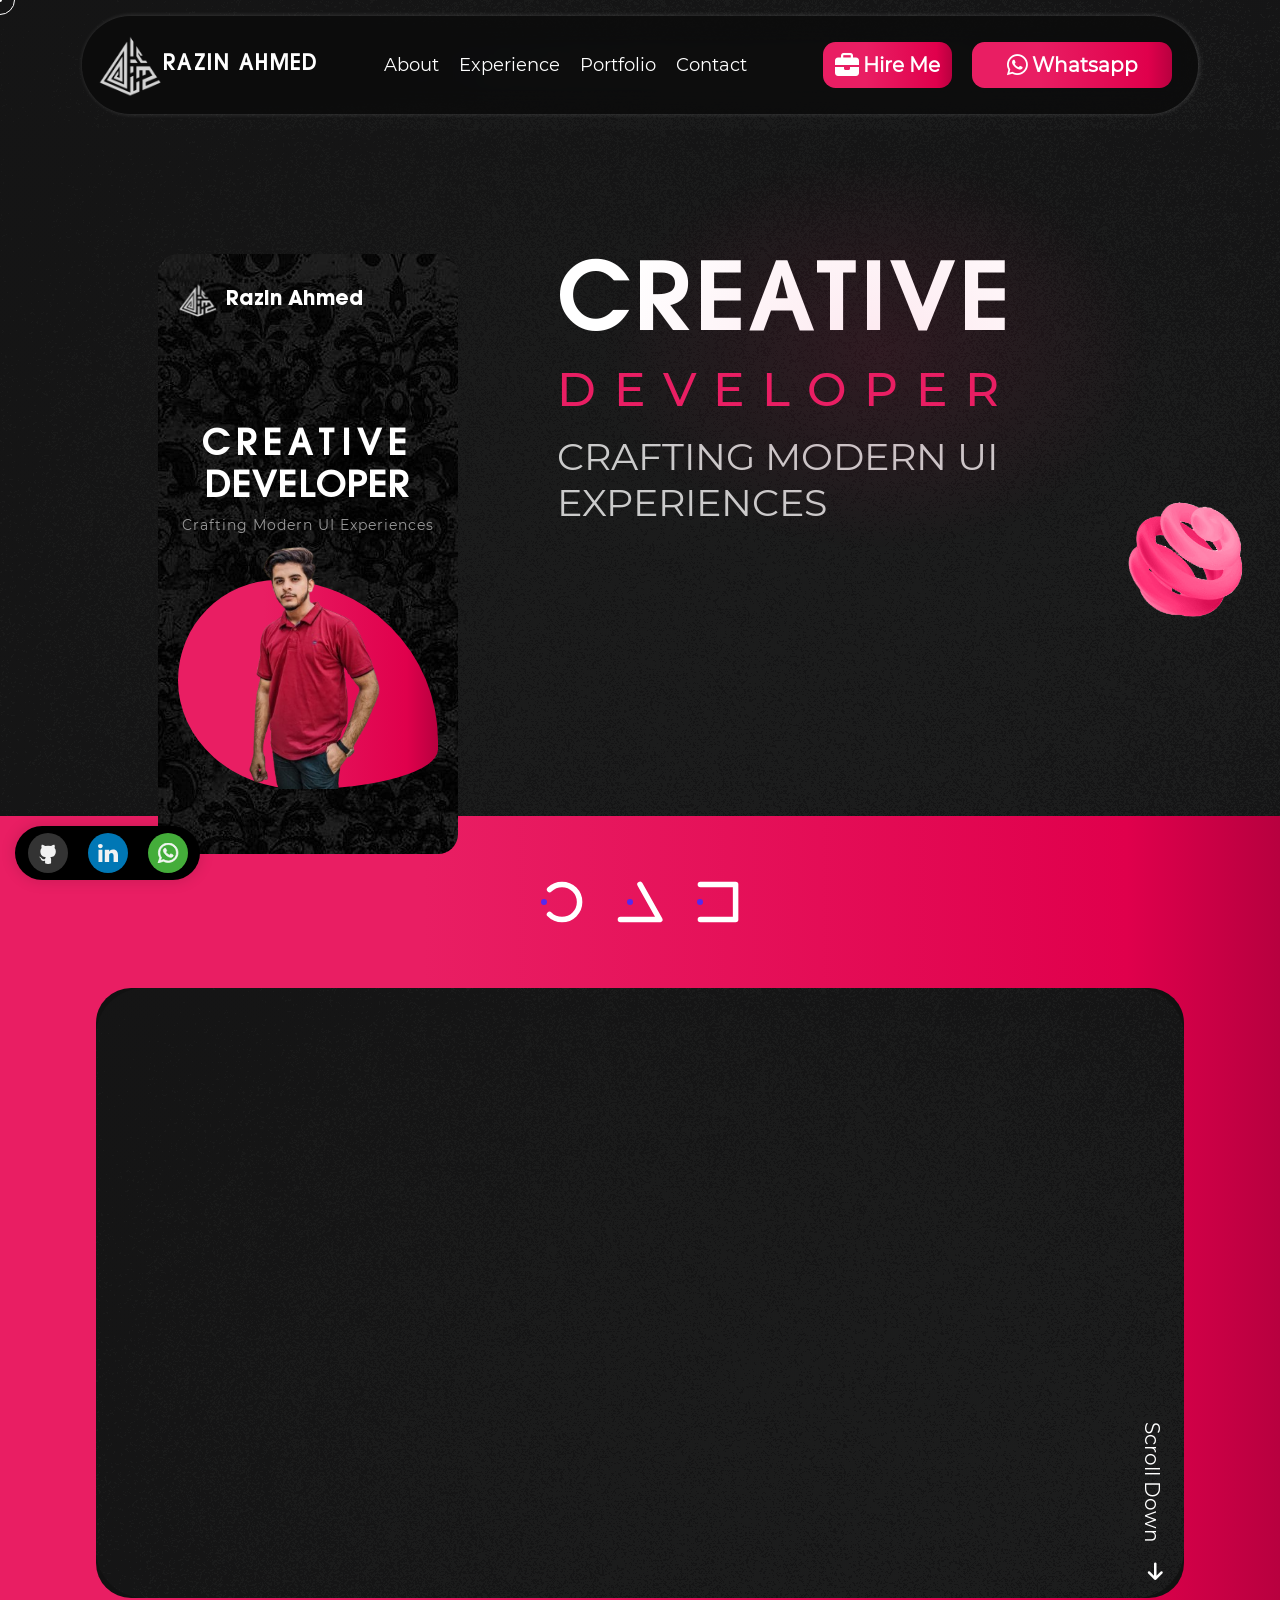
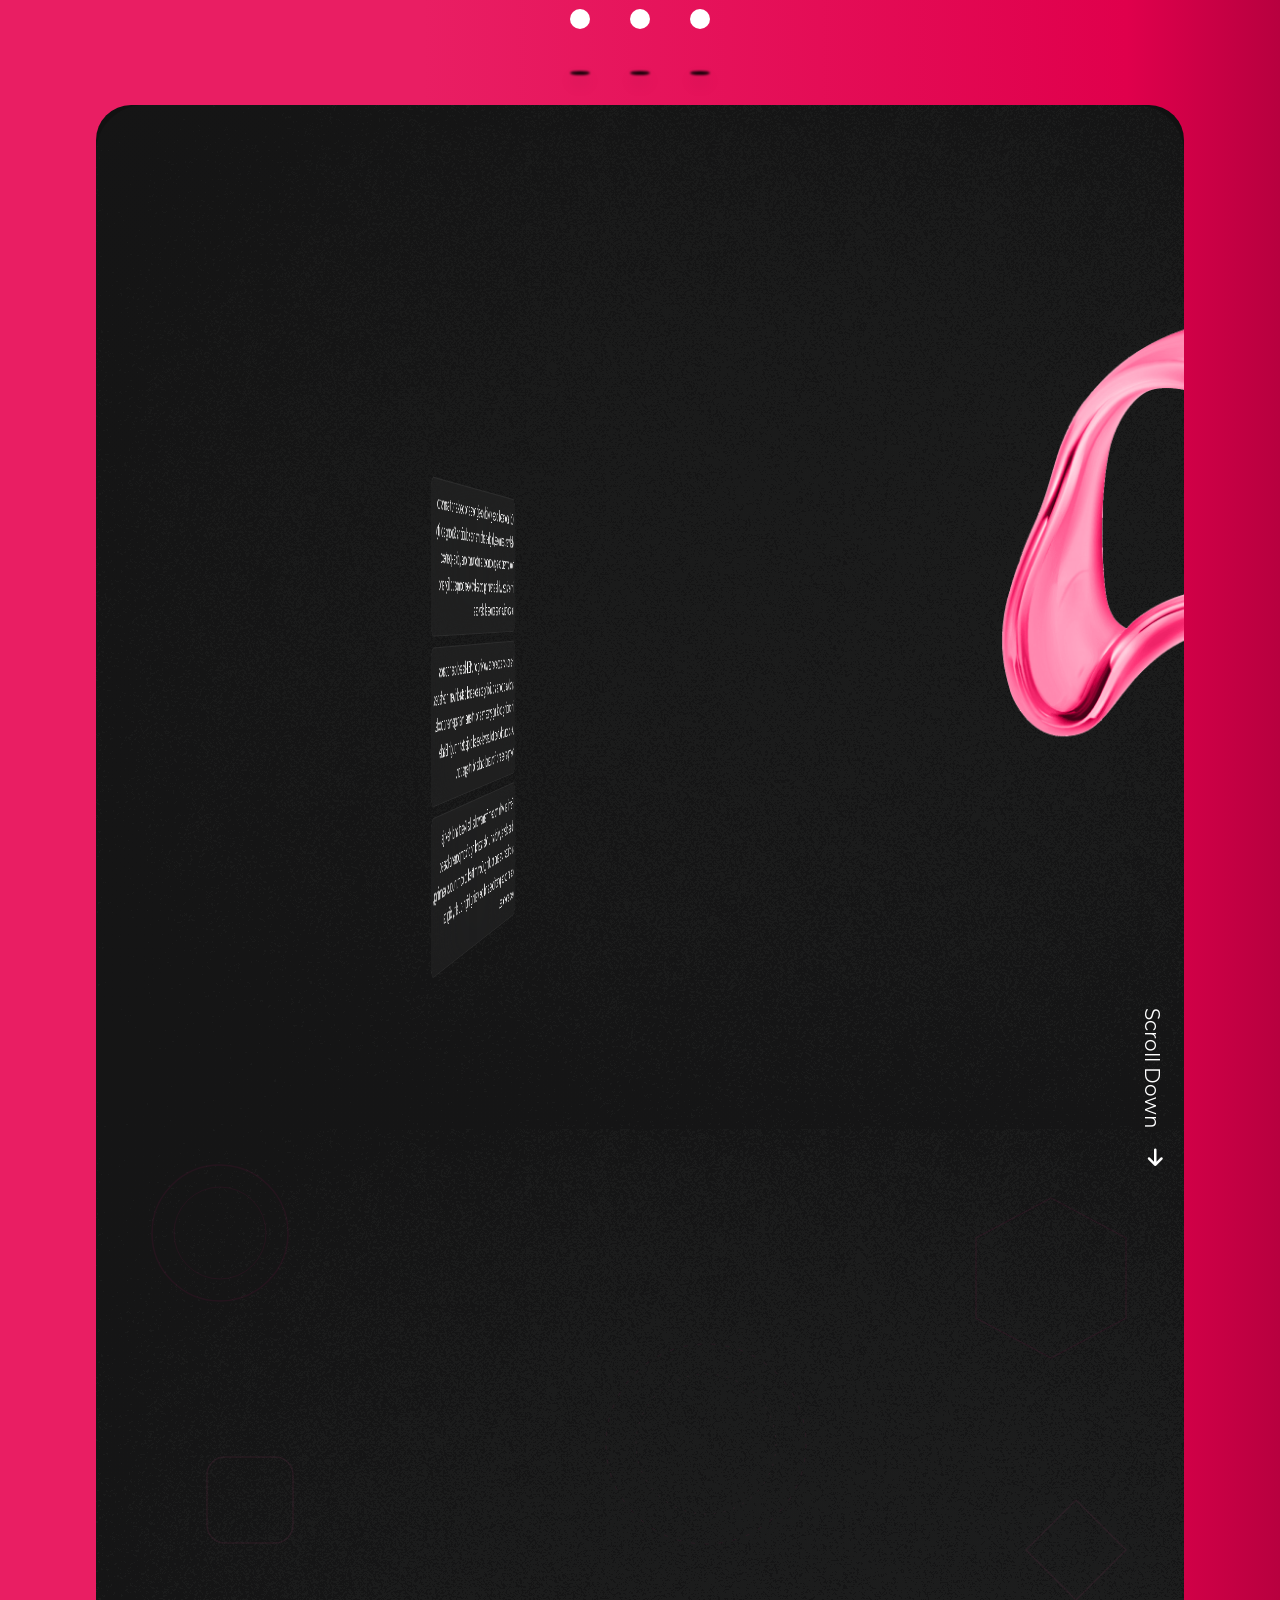
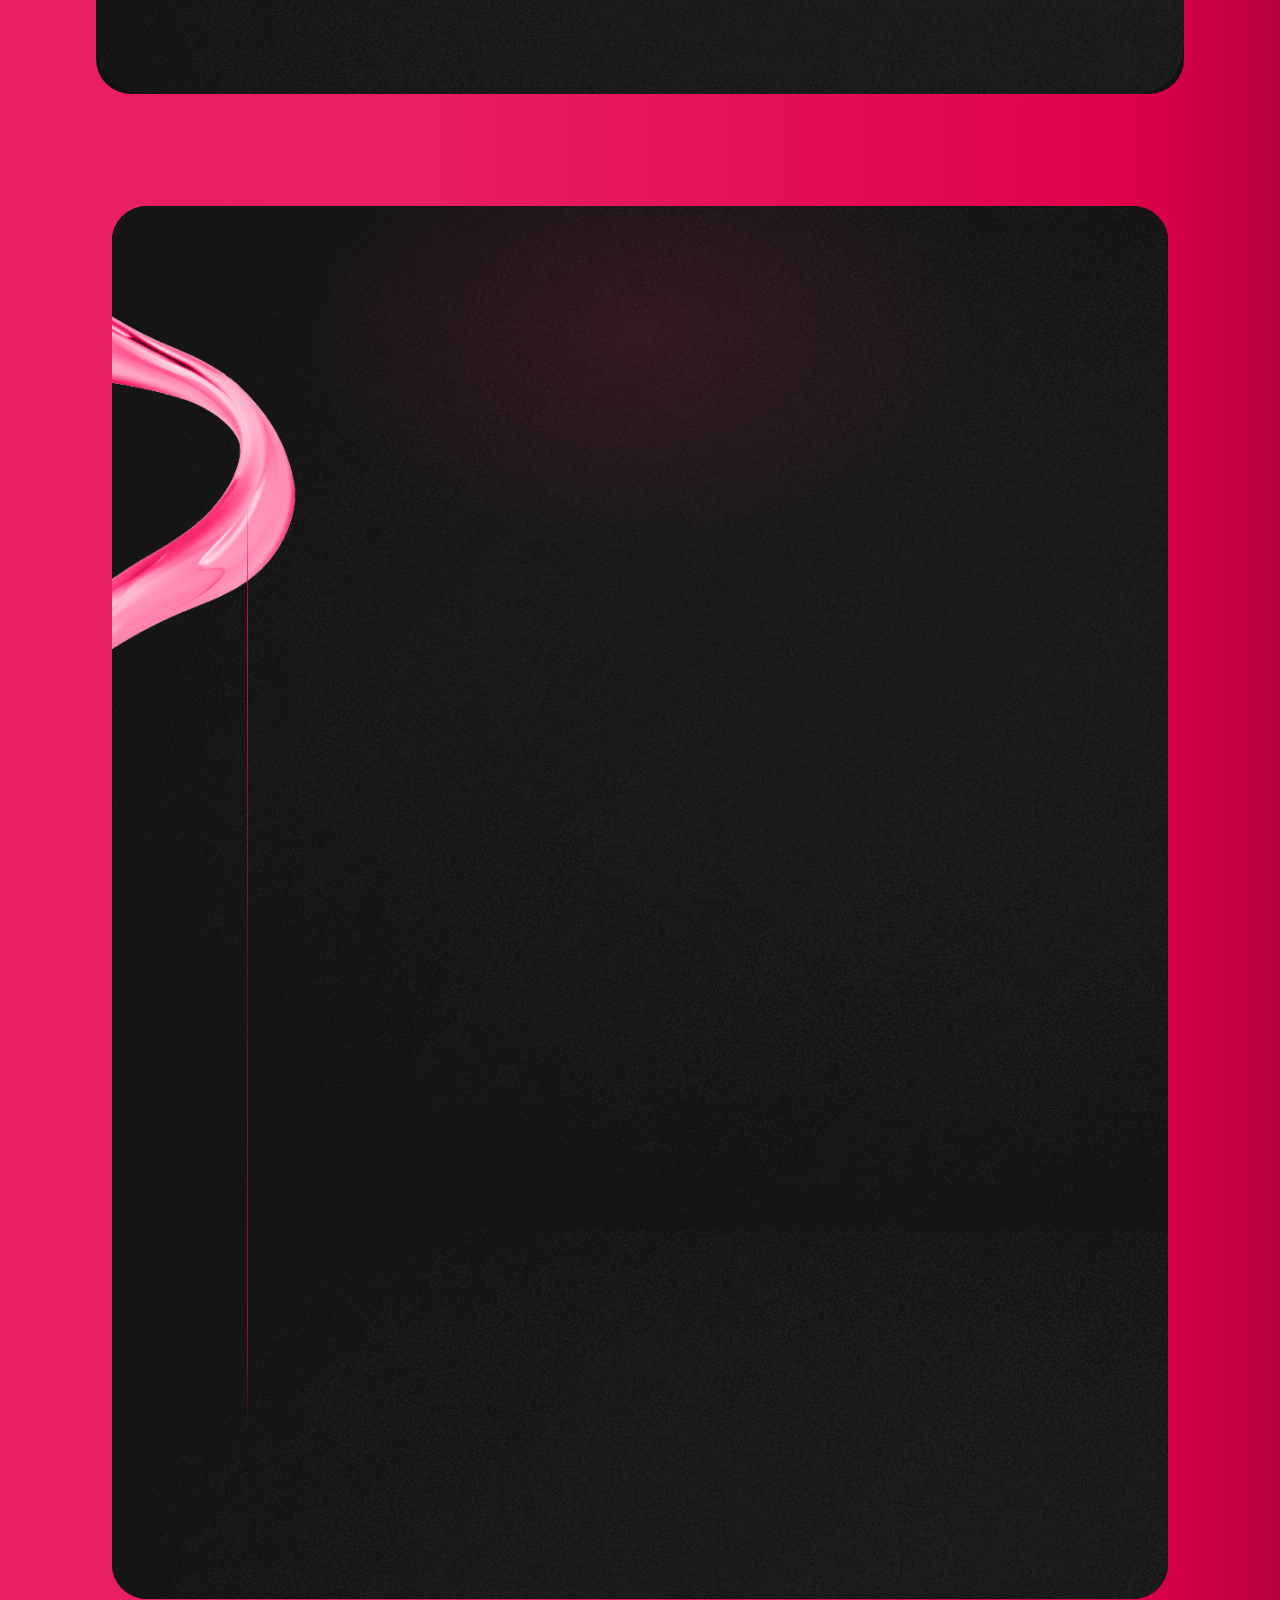
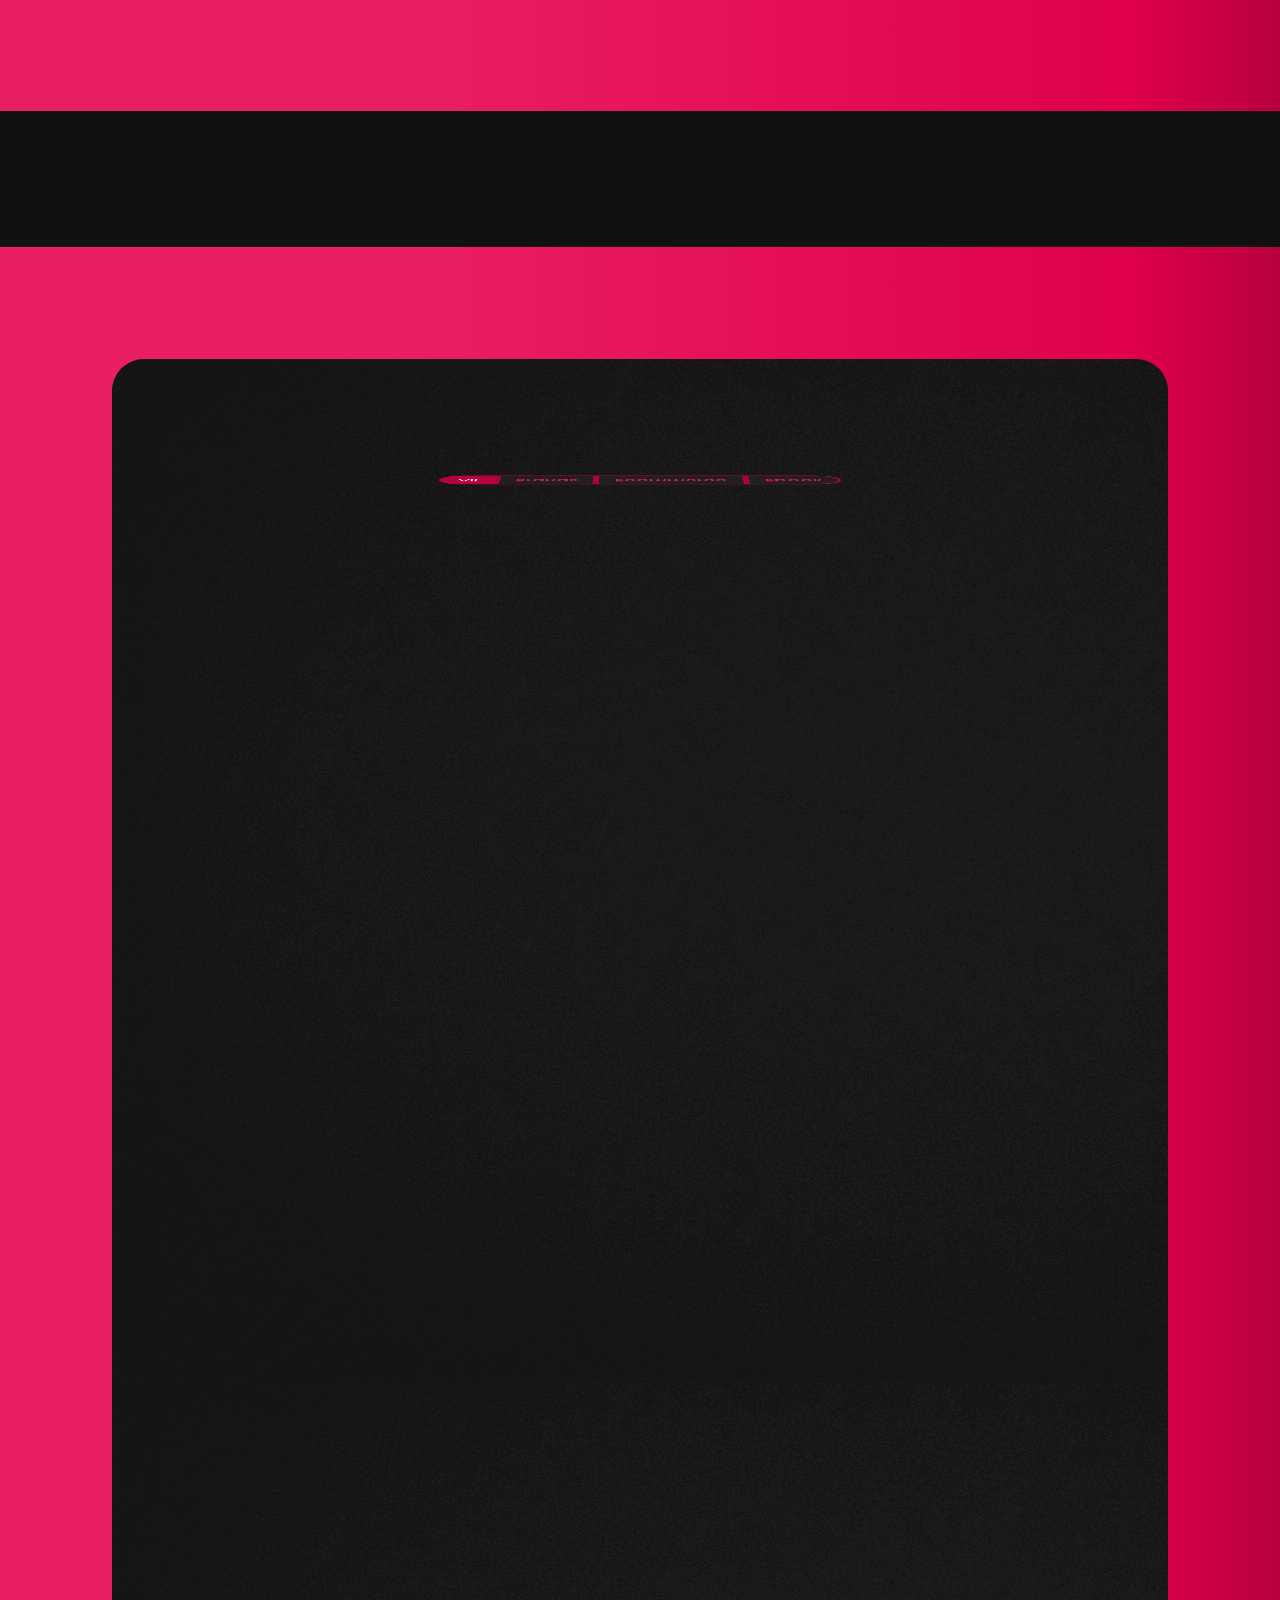
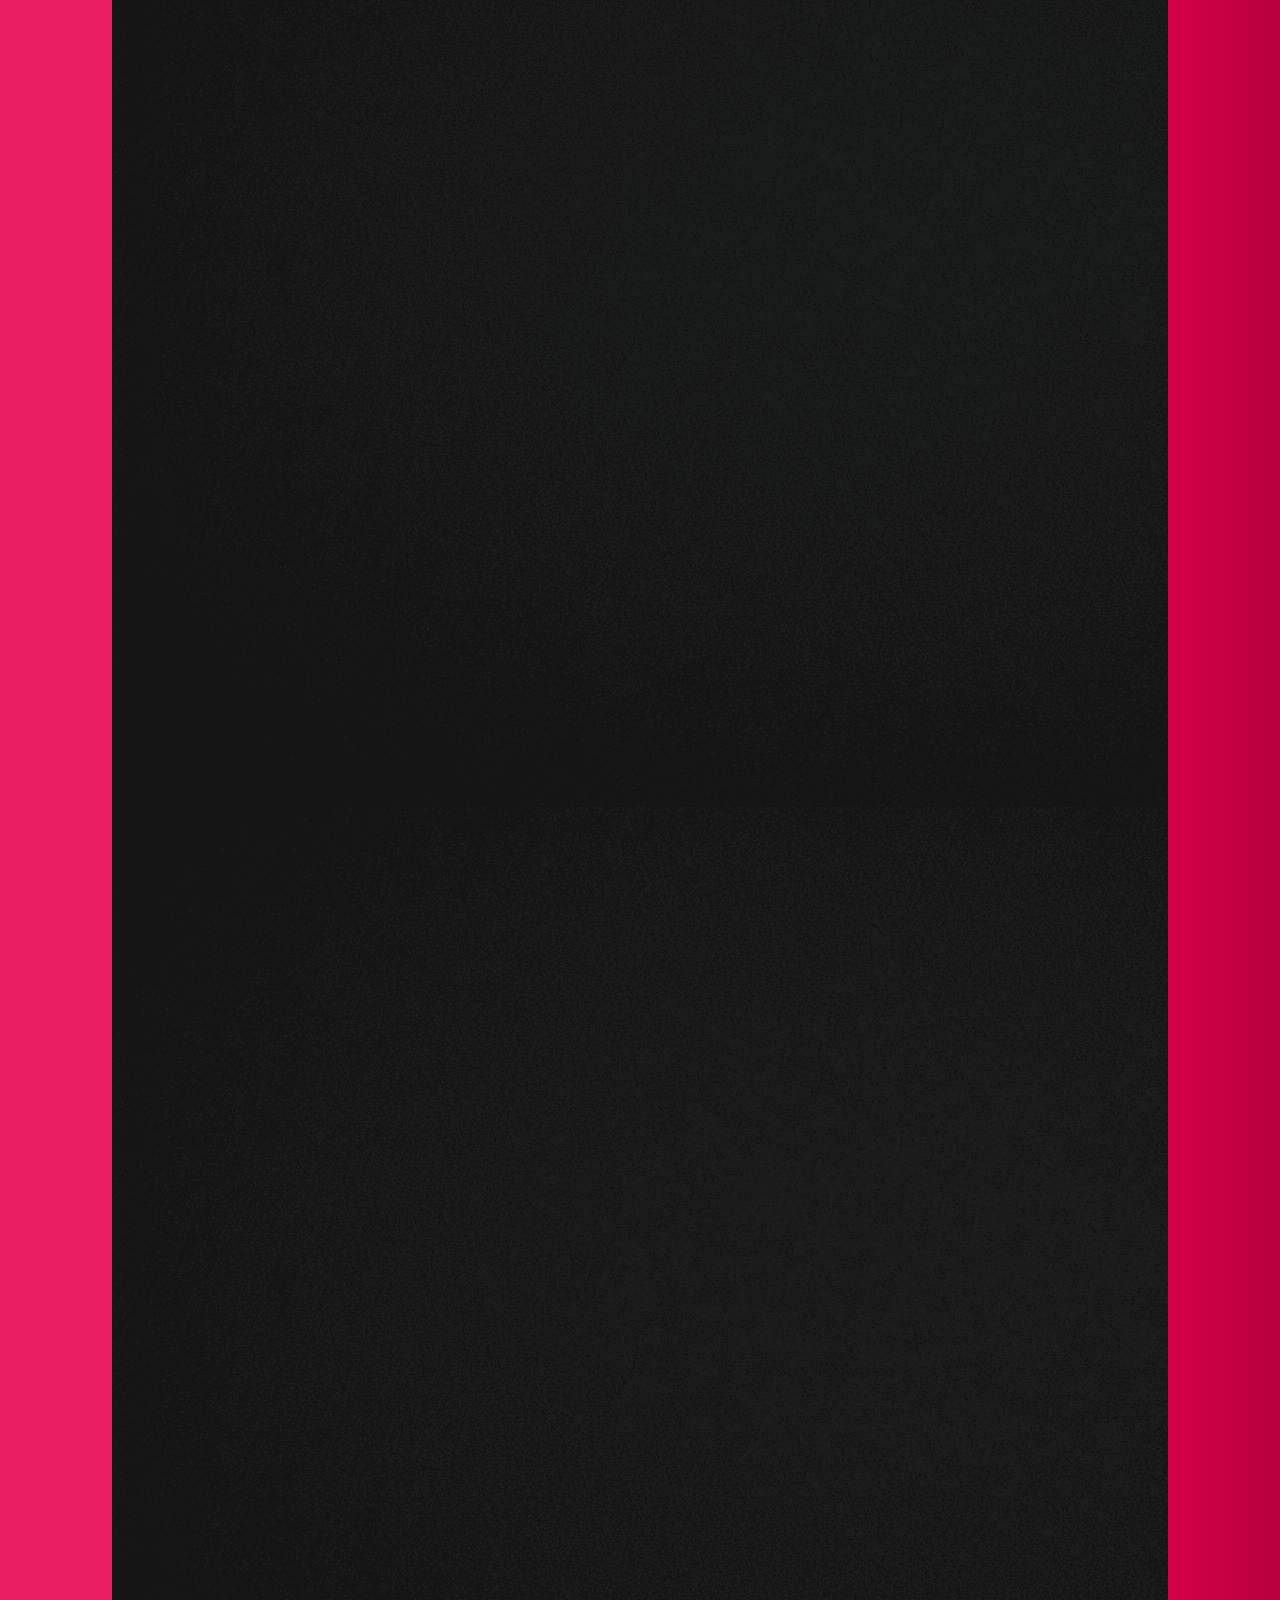
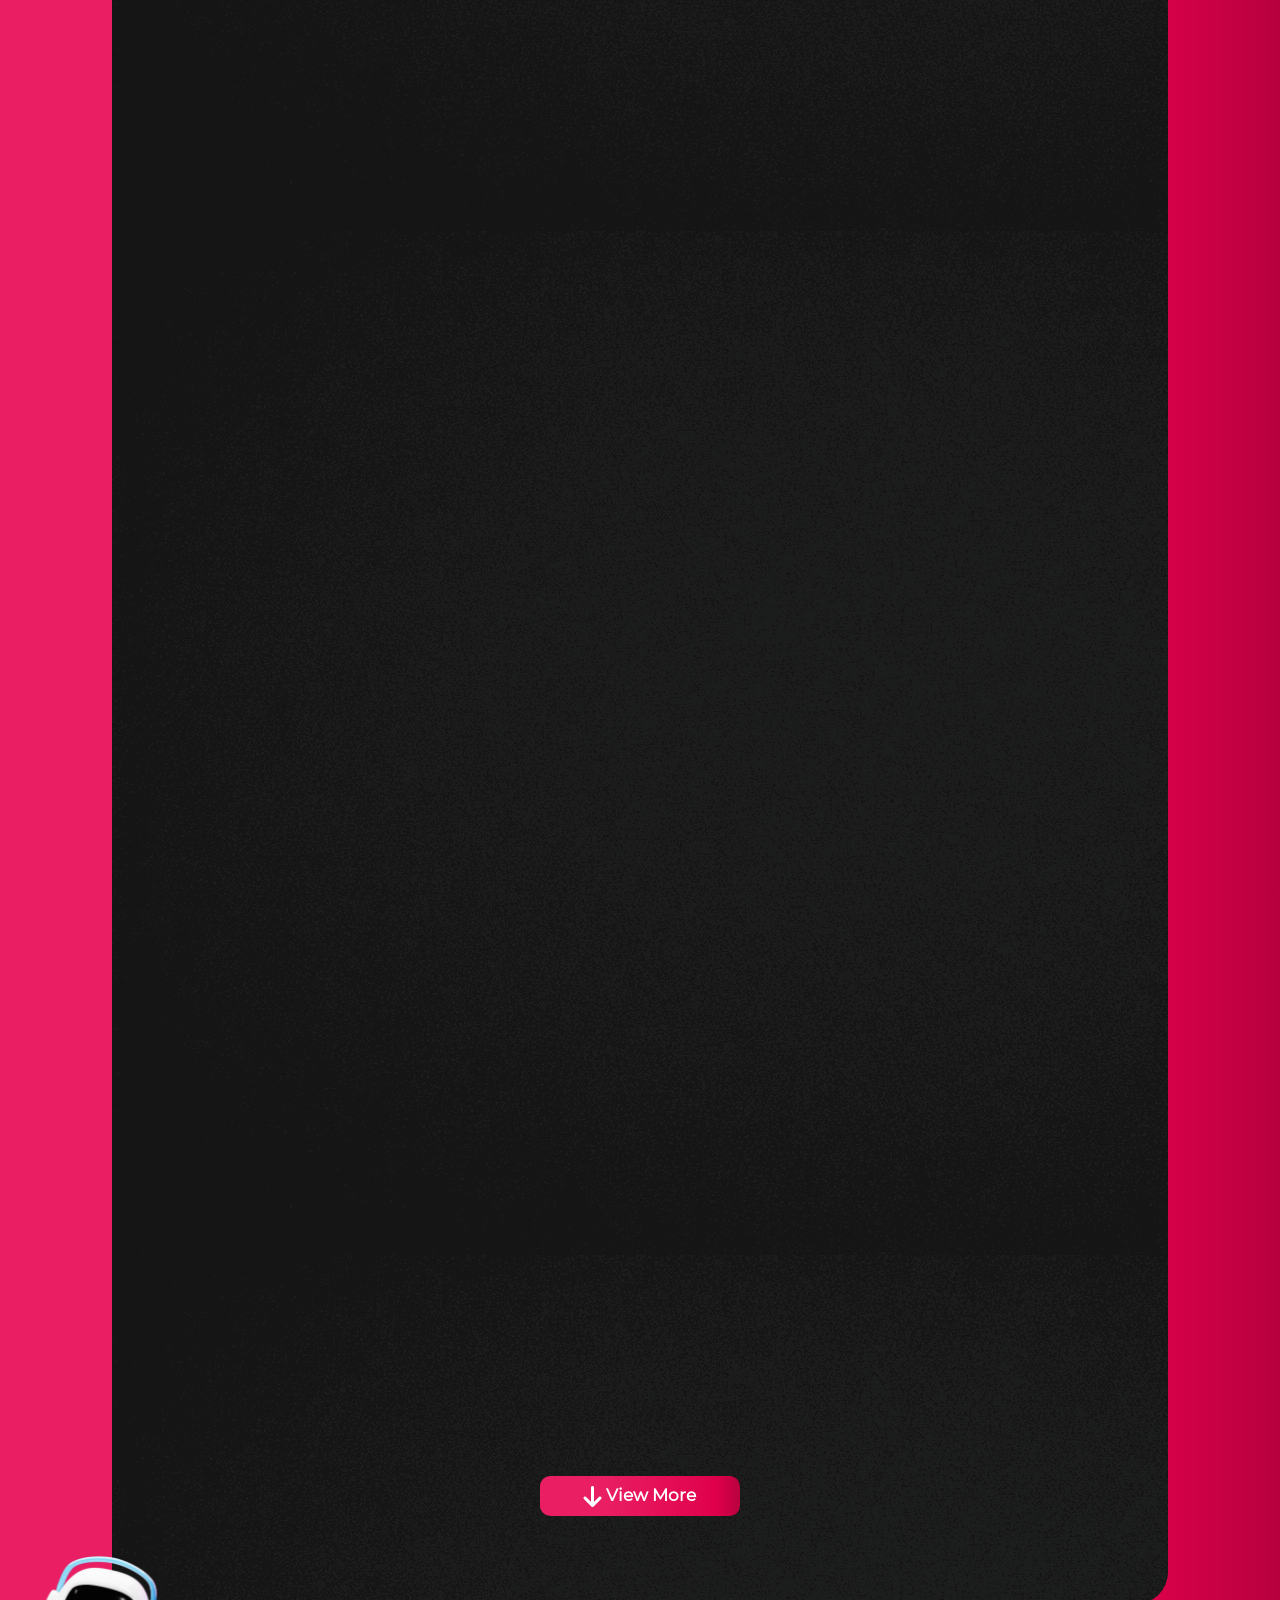
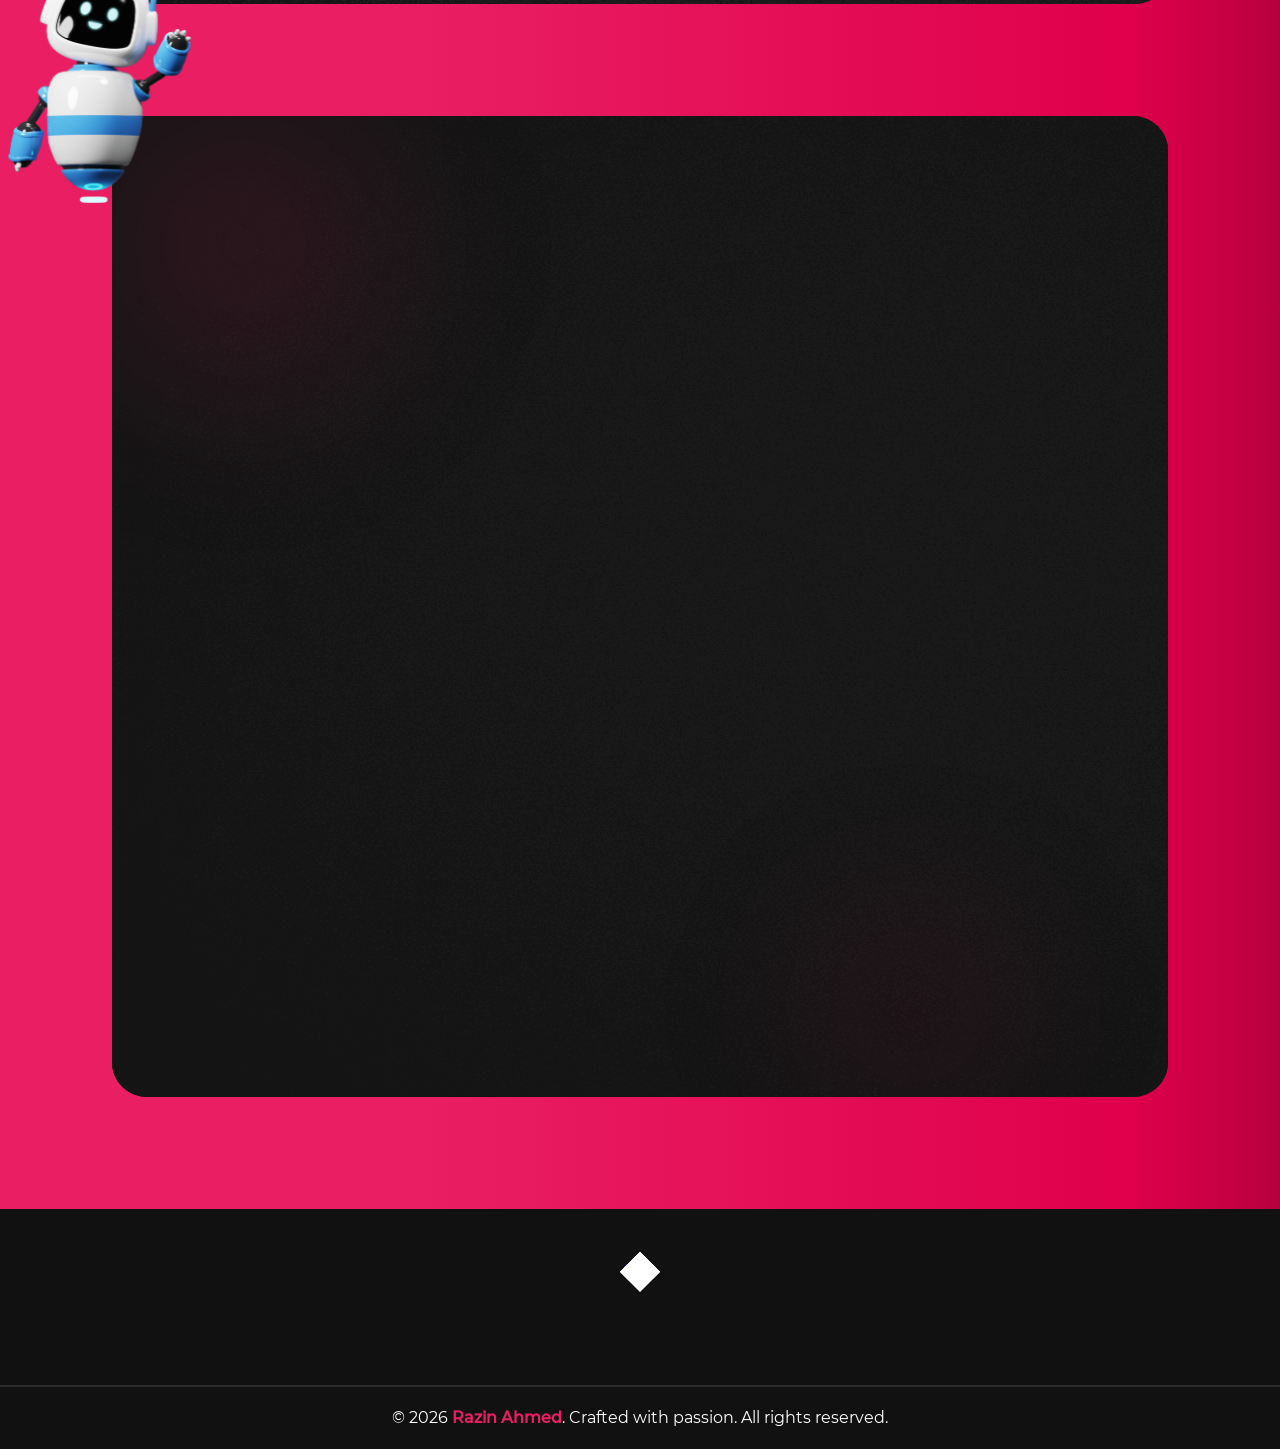
==== index.html @ 8ffda291 "fix multiple issues and fix animation" ====
<!DOCTYPE html>
<html lang="en">

<head>
  <meta charset="UTF-8">
  <meta name="viewport" content="width=device-width, initial-scale=1.0">

  <title>Razin Ahmed | Frontend Developer</title>

  <meta name="description"
    content="Frontend Developer with 3+ years of experience building responsive, high-performance websites using HTML, CSS, JavaScript, Bootstrap, Tailwind CSS, jQuery, and GSAP.">

  <meta name="author" content="Razin Ahmed">
  <meta name="robots" content="index, follow">

  <link rel="canonical" href="https://razin-port.netlify.app/">

  <link rel="preconnect" href="https://fonts.gstatic.com" crossorigin>

  <link rel="preconnect" href="https://cdnjs.cloudflare.com">

  <link rel="preconnect" href="https://cdn.jsdelivr.net">

  <link rel="preconnect" href="https://unpkg.com">
  <link rel="icon" type="image/png" href="./img/logo.png">

  <!-- Bootstrap -->
  <link href="https://cdn.jsdelivr.net/npm/bootstrap@5.3.2/dist/css/bootstrap.min.css" rel="stylesheet"
    crossorigin="anonymous">

  <!-- Bootstrap Icons -->
  <!-- <link rel="stylesheet"
    href="https://cdn.jsdelivr.net/npm/bootstrap-icons@1.11.3/font/bootstrap-icons.min.css"> -->

  <!-- Font Awesome -->
  <link rel="stylesheet" href="https://cdnjs.cloudflare.com/ajax/libs/font-awesome/6.2.0/css/all.min.css">

  <!-- Fancybox -->
  <!-- <link rel="stylesheet"
    href="https://cdnjs.cloudflare.com/ajax/libs/fancybox/3.5.7/jquery.fancybox.min.css"> -->

  <!-- AOS -->
  <link rel="stylesheet" href="https://unpkg.com/aos@2.3.1/dist/aos.css">

  <!-- Custom CSS -->
  <link rel="stylesheet" href="./css/style.css">

</head>

<body style="overflow: hidden;">
  <div class="loader-parent-2" id="loader-parent-2">
    <div class="wave-bouncing-loading-animation" role="alert" aria-busy="true" aria-label="Portfolio">
      <span style="--item:1">R</span>
      <span style="--item:2">A</span>
      <span style="--item:3">Z</span>
      <span style="--item:4">I</span>
      <span style="--item:5">N</span>
      <span style="--item:6">.</span>
      <span style="--item:7">D</span>
      <span style="--item:8">E</span>
      <span style="--item:9">V</span>
    </div>
  </div>


  <div class="position-relative w-100 h-100">

    <!-- <div class="cursor rounded">
      <div class="cursor_parent"></div>
    </div> -->
    <div class="custom-cursor">
      <span></span>
    </div>



    <!-- sec_1_banner -->

    <nav class="topNAVBAR" id="TopBarID">
      <div class="container">
        <div id="navbar" class="top_nav d-flex justify-content-between">
          <div class="d-flex align-items-center">
            <div class="logo">
              <a href="">
                <img src="img/logo.png" alt="logo" width="80px" height="80px" />
              </a>
            </div>
            <div>
              <a href="">
                <h3>Razin Ahmed</h3>
              </a>
            </div>
          </div>
          <div>
            <ul class="nav_brand">
              <li><a href="#About">About</a></li>
              <li><a href="#experience">Experience</a></li>
              <li><a href="#Portfolio">Portfolio</a></li>
              <li><a href="#contact">Contact</a></li>
            </ul>
          </div>
          <div class="navBtnRight">
            <a href="mailto:razyn.09@gmail.com">
              <button class="btn">
                <i class="fa-solid fa-briefcase"></i> Hire Me
              </button>
            </a>
            <a href="https://wa.me/+923112560696?" target="_blank">
              <button class="btn un_width">
                <i class="fa-brands fa-whatsapp"></i> Whatsapp
              </button>
            </a>
          </div>
        </div>
      </div>
    </nav>

    <header class="sec1-banner hero">
      <section class="hero-sec">
        <div class="fixedBottomtoTop" id="backToTop">
          <a><i class="fa-regular fa-arrow-down"></i></a>
        </div>
        <div class="heroVector">
          <img src="img/elements/obj-3.png" alt="">
        </div>
        <div class="container position-relative">

          <div class="row">
            <div class="col-xxl-5 col-xl-5 col-lg-5 col-md-6" data-aos="fade-up">
              <div class="mb_intro">
                <div class="profile-section">
                  <div class="navbar">
                    <img src="./img/logo.png" alt="Logo" class="logo" />
                    <h2>Razin Ahmed</h2>
                  </div>

                  <div class="content">
                    <h1 class="title">Creative</h1>
                    <h2>Developer</h2>
                    <p class="subtitle">Crafting Modern UI Experiences</p>
                  </div>

                  <div class="profile-image">
                    <img src="./img/razin_3.png" alt="Developer Profile" />
                  </div>
                </div>
              </div>
            </div>
            <div class="col-xxl-7 col-xl-7 col-lg-7 col-md-6" data-aos="fade-down">
              <div class="intro">
                <h1>Creative</h1>
                <h2>Developer</h2>
                <h4>Crafting Modern UI Experiences</h4>
              </div>
            </div>
          </div>
        </div>
        <!-- <div class="top_to_bottom">
          <a href="#about-us">Scroll Down <i class="fa-solid fa-arrow-down"></i></a>
        </div> -->
      </section>
      <div class="position-relative">
        <div class="position-absolute lottie_header">
          <lottie-player src="https://assets8.lottiefiles.com/packages/lf20_E1N6TgtN7s.json" background="transparent"
            speed="1" style="width: 100%; height: 300px" loop="" autoplay=""></lottie-player>
        </div>
      </div>
    </header>
    <div class="container">
      <div class="d-flex justify-content-center loader-parent">
        <div class="loader">
          <svg viewBox="0 0 80 80">
            <circle r="32" cy="40" cx="40" id="test"></circle>
          </svg>
        </div>

        <div class="loader triangle">
          <svg viewBox="0 0 86 80">
            <polygon points="43 8 79 72 7 72"></polygon>
          </svg>
        </div>

        <div class="loader">
          <svg viewBox="0 0 80 80">
            <rect height="64" width="64" y="8" x="8"></rect>
          </svg>
        </div>
      </div>
    </div>
    <!-- sec_1_banner -->

    <!-- social_icons -->
    <div class="home_social_icons">
      <!-- /* From Uiverse.io by aadium */  -->
      <div class="social-buttons">
        <a href="https://github.com/Razinahmed09" class="social-button github" target="_blank">
          <svg class="cf-icon-svg" xmlns="http://www.w3.org/2000/svg" viewBox="-2.5 0 19 19">
            <path
              d="M9.464 17.178a4.506 4.506 0 0 1-2.013.317 4.29 4.29 0 0 1-2.007-.317.746.746 0 0 1-.277-.587c0-.22-.008-.798-.012-1.567-2.564.557-3.105-1.236-3.105-1.236a2.44 2.44 0 0 0-1.024-1.348c-.836-.572.063-.56.063-.56a1.937 1.937 0 0 1 1.412.95 1.962 1.962 0 0 0 2.682.765 1.971 1.971 0 0 1 .586-1.233c-2.046-.232-4.198-1.023-4.198-4.554a3.566 3.566 0 0 1 .948-2.474 3.313 3.313 0 0 1 .091-2.438s.773-.248 2.534.945a8.727 8.727 0 0 1 4.615 0c1.76-1.193 2.532-.945 2.532-.945a3.31 3.31 0 0 1 .092 2.438 3.562 3.562 0 0 1 .947 2.474c0 3.54-2.155 4.32-4.208 4.548a2.195 2.195 0 0 1 .625 1.706c0 1.232-.011 2.227-.011 2.529a.694.694 0 0 1-.272.587z">
            </path>
          </svg>
        </a>
        <a href="https://pk.linkedin.com/in/muhammad-razin-ahmed-a365a5255" class="social-button linkedin"
          target="_blank">
          <svg viewBox="0 -2 44 44" version="1.1" xmlns="http://www.w3.org/2000/svg"
            xmlns:xlink="http://www.w3.org/1999/xlink">
            <g id="Icons" stroke="none" stroke-width="1">
              <g transform="translate(-702.000000, -265.000000)">
                <path
                  d="M746,305 L736.2754,305 L736.2754,290.9384 C736.2754,287.257796 734.754233,284.74515 731.409219,284.74515 C728.850659,284.74515 727.427799,286.440738 726.765522,288.074854 C726.517168,288.661395 726.555974,289.478453 726.555974,290.295511 L726.555974,305 L716.921919,305 C716.921919,305 717.046096,280.091247 716.921919,277.827047 L726.555974,277.827047 L726.555974,282.091631 C727.125118,280.226996 730.203669,277.565794 735.116416,277.565794 C741.21143,277.565794 746,281.474355 746,289.890824 L746,305 L746,305 Z M707.17921,274.428187 L707.117121,274.428187 C704.0127,274.428187 702,272.350964 702,269.717936 C702,267.033681 704.072201,265 707.238711,265 C710.402634,265 712.348071,267.028559 712.41016,269.710252 C712.41016,272.34328 710.402634,274.428187 707.17921,274.428187 L707.17921,274.428187 L707.17921,274.428187 Z M703.109831,277.827047 L711.685795,277.827047 L711.685795,305 L703.109831,305 L703.109831,277.827047 L703.109831,277.827047 Z"
                  id="LinkedIn"></path>
              </g>
            </g>
          </svg>
        </a>
        <a href="https://wa.me/+923112560696?" class="social-button facebook" target="_blank">
          <svg xmlns="http://www.w3.org/2000/svg" xmlns:xlink="http://www.w3.org/1999/xlink" fill="#ffffff"
            version="1.1" id="Capa_1" width="800px" height="800px" viewBox="0 0 30.667 30.667" xml:space="preserve"
            stroke="#ffffff">
            <g id="SVGRepo_bgCarrier" stroke-width="0" />

            <g id="SVGRepo_tracerCarrier" stroke-linecap="round" stroke-linejoin="round" />

            <g id="SVGRepo_iconCarrier">
              <g>
                <path
                  d="M30.667,14.939c0,8.25-6.74,14.938-15.056,14.938c-2.639,0-5.118-0.675-7.276-1.857L0,30.667l2.717-8.017 c-1.37-2.25-2.159-4.892-2.159-7.712C0.559,6.688,7.297,0,15.613,0C23.928,0.002,30.667,6.689,30.667,14.939z M15.61,2.382 c-6.979,0-12.656,5.634-12.656,12.56c0,2.748,0.896,5.292,2.411,7.362l-1.58,4.663l4.862-1.545c2,1.312,4.393,2.076,6.963,2.076 c6.979,0,12.658-5.633,12.658-12.559C28.27,8.016,22.59,2.382,15.61,2.382z M23.214,18.38c-0.094-0.151-0.34-0.243-0.708-0.427 c-0.367-0.184-2.184-1.069-2.521-1.189c-0.34-0.123-0.586-0.185-0.832,0.182c-0.243,0.367-0.951,1.191-1.168,1.437 c-0.215,0.245-0.43,0.276-0.799,0.095c-0.369-0.186-1.559-0.57-2.969-1.817c-1.097-0.972-1.838-2.169-2.052-2.536 c-0.217-0.366-0.022-0.564,0.161-0.746c0.165-0.165,0.369-0.428,0.554-0.643c0.185-0.213,0.246-0.364,0.369-0.609 c0.121-0.245,0.06-0.458-0.031-0.643c-0.092-0.184-0.829-1.984-1.138-2.717c-0.307-0.732-0.614-0.611-0.83-0.611 c-0.215,0-0.461-0.03-0.707-0.03S9.897,8.215,9.56,8.582s-1.291,1.252-1.291,3.054c0,1.804,1.321,3.543,1.506,3.787 c0.186,0.243,2.554,4.062,6.305,5.528c3.753,1.465,3.753,0.976,4.429,0.914c0.678-0.062,2.184-0.885,2.49-1.739 C23.307,19.268,23.307,18.533,23.214,18.38z" />
              </g>
            </g>
          </svg>
        </a>
        <!-- <a href="#" class="social-button instagram">
          <svg width="800px" height="800px" viewBox="0 0 20 20" version="1.1" xmlns="http://www.w3.org/2000/svg" xmlns:xlink="http://www.w3.org/1999/xlink">
          <g id="Page-1" stroke="none" stroke-width="1">
              <g id="Dribbble-Light-Preview" transform="translate(-340.000000, -7439.000000)">
                  <g id="icons" transform="translate(56.000000, 160.000000)">
                      <path d="M289.869652,7279.12273 C288.241769,7279.19618 286.830805,7279.5942 285.691486,7280.72871 C284.548187,7281.86918 284.155147,7283.28558 284.081514,7284.89653 C284.035742,7285.90201 283.768077,7293.49818 284.544207,7295.49028 C285.067597,7296.83422 286.098457,7297.86749 287.454694,7298.39256 C288.087538,7298.63872 288.809936,7298.80547 289.869652,7298.85411 C298.730467,7299.25511 302.015089,7299.03674 303.400182,7295.49028 C303.645956,7294.859 303.815113,7294.1374 303.86188,7293.08031 C304.26686,7284.19677 303.796207,7282.27117 302.251908,7280.72871 C301.027016,7279.50685 299.5862,7278.67508 289.869652,7279.12273 M289.951245,7297.06748 C288.981083,7297.0238 288.454707,7296.86201 288.103459,7296.72603 C287.219865,7296.3826 286.556174,7295.72155 286.214876,7294.84312 C285.623823,7293.32944 285.819846,7286.14023 285.872583,7284.97693 C285.924325,7283.83745 286.155174,7282.79624 286.959165,7281.99226 C287.954203,7280.99968 289.239792,7280.51332 297.993144,7280.90837 C299.135448,7280.95998 300.179243,7281.19026 300.985224,7281.99226 C301.980262,7282.98483 302.473801,7284.28014 302.071806,7292.99991 C302.028024,7293.96767 301.865833,7294.49274 301.729513,7294.84312 C300.829003,7297.15085 298.757333,7297.47145 289.951245,7297.06748 M298.089663,7283.68956 C298.089663,7284.34665 298.623998,7284.88065 299.283709,7284.88065 C299.943419,7284.88065 300.47875,7284.34665 300.47875,7283.68956 C300.47875,7283.03248 299.943419,7282.49847 299.283709,7282.49847 C298.623998,7282.49847 298.089663,7283.03248 298.089663,7283.68956 M288.862673,7288.98792 C288.862673,7291.80286 291.150266,7294.08479 293.972194,7294.08479 C296.794123,7294.08479 299.081716,7291.80286 299.081716,7288.98792 C299.081716,7286.17298 296.794123,7283.89205 293.972194,7283.89205 C291.150266,7283.89205 288.862673,7286.17298 288.862673,7288.98792 M290.655732,7288.98792 C290.655732,7287.16159 292.140329,7285.67967 293.972194,7285.67967 C295.80406,7285.67967 297.288657,7287.16159 297.288657,7288.98792 C297.288657,7290.81525 295.80406,7292.29716 293.972194,7292.29716 C292.140329,7292.29716 290.655732,7290.81525 290.655732,7288.98792" id="instagram-[#167]">
      
      </path>
                  </g>
              </g>
          </g>
      </svg>
        </a> -->
      </div>
    </div>
    <!-- social_icons -->

    <main>
      <!-- sec2-creative -->
      <section class="sec2-creative py-5">
        <div class="about-child">
          <div class="container pb-5">
            <div class="top_to_bottom scroll-next">
              <a>Scroll Down <i class="fa-solid fa-arrow-down"></i></a>
            </div>
            <!-- <div class="top_nav" data-aos="fade-down" data-aos-duration="1000">
              <div class="d-flex align-items-center justify-content-between">
                <div class="d-flex align-items-center">
                  <div>
                    <a href="">
                      <img src="./img/logo.png" alt="logo" width="80px" height="80px" />
                    </a>
                  </div>
                  <div>
                    <a href="">
                      <h3>Razin Ahmed</h3>
                    </a>
                  </div>
                </div>
                <div>
                  <ul class="nav_brand d-flex gap-5">
                    <li><a href="#About">About</a></li>
                    <li><a href="#Portfolio">Portfolio</a></li>
                    <li><a href="#contact">Contact</a></li>
                  </ul>
                </div>
              </div>
            </div> -->
            <div class="row py-5 align-items-center">
              <div class="col-xxl-6 col-xl-5 col-lg-5" data-aos="fade-down" data-aos-duration="1000">
                <div class="port_parent">
                  <div class="port_disrip">
                    <!-- <img src="./img/razin_2.png" alt="" width="100%" height="auto"> -->
                    <div class="balls_main">
                      <div class="main">
                        <div class="up">
                          <div class="loaders">
                            <div class="loader"></div>
                            <div class="loader"></div>
                            <div class="loader"></div>
                            <div class="loader"></div>
                            <div class="loader"></div>
                            <div class="loader"></div>
                            <div class="loader"></div>
                            <div class="loader"></div>
                            <div class="loader"></div>
                            <div class="loader"></div>
                          </div>
                          <div class="loadersB">
                            <div class="loaderA">
                              <div class="ball0"></div>
                            </div>
                            <div class="loaderA">
                              <div class="ball1"></div>
                            </div>
                            <div class="loaderA">
                              <div class="ball2"></div>
                            </div>
                            <div class="loaderA">
                              <div class="ball3"></div>
                            </div>
                            <div class="loaderA">
                              <div class="ball4"></div>
                            </div>
                            <div class="loaderA">
                              <div class="ball5"></div>
                            </div>
                            <div class="loaderA">
                              <div class="ball6"></div>
                            </div>
                            <div class="loaderA">
                              <div class="ball7"></div>
                            </div>
                            <div class="loaderA">
                              <div class="ball8"></div>
                            </div>
                          </div>
                        </div>
                      </div>
                    </div>
                  </div>
                </div>
              </div>
              <div class="col-xxl-6 col-xl-7 col-lg-7" data-aos="fade-up" data-aos-duration="1000">
                <div class="sec2_intro_parent pt-5">
                  <div class="intro">
                    <h1>Creative</h1>
                    <h2>Developer</h2>
                    <h4>sensible Front end</h4>
                  </div>
                </div>
              </div>
            </div>
          </div>
        </div>
      </section>
      <!-- sec2-creative -->

      <!-- dots_animation -->
      <div class="dots_parent">
        <div class="dots_parent_2">
          <div class="wrapper">
            <div class="circle"></div>
            <div class="circle"></div>
            <div class="circle"></div>
            <div class="shadow"></div>
            <div class="shadow"></div>
            <div class="shadow"></div>
          </div>
        </div>
      </div>
      <!-- dots_animation -->


      <!-- sec3-port -->
      <section class="sec2-creative sec3-port py-5" id="About">
        <div class="about-child">
          <div class="vectorLEFT01">
            <img src="img/elements/left01.png" alt="">
          </div>
          <div class="container">
            <div class="top_to_bottom scroll-next">
              <a>Scroll Down <i class="fa-solid fa-arrow-down"></i></a>
            </div>
            <!-- <div class="top_nav" data-aos="fade-down" data-aos-duration="1000">
              <div class="d-flex align-items-center justify-content-between">
                <div class="d-flex align-items-center">
                  <div>
                    <a href="">
                      <img src="./img/logo.png" alt="logo" width="80px" height="80px" />
                    </a>
                  </div>
                  <div>
                    <a href="">
                      <h3>Razin Ahmed</h3>
                    </a>
                  </div>
                </div>
                <div>
                  <ul class="nav_brand d-flex gap-5">
                    <li><a href="#About">About</a></li>
                    <li><a href="#Portfolio">Portfolio</a></li>
                    <li><a href="#contact">Contact</a></li>
                  </ul>
                </div>
              </div>
            </div> -->
            <div class="container">
              <div class="row">
                <div class="col-xxl-8 col-xl-8 col-lg-8 col-md-12" data-aos="flip-left" data-aos-duration="1000">
                  <div class="port_intro pt-3">
                    <h2 class="text-white">Frontend Developer <span> — <br>3+ Years</span> Experience</h2>
                    <p class="text-white pt-4  w-75">
                      Experienced Frontend and Web Application Developer with a strong background in building
                      responsive, user-centric web applications. Skilled in HTML, CSS, JavaScript, and modern frontend
                      practices, with a focus on performance optimization and solving complex UI/UX challenges.
                    </p>
                    <div>
                      <ul class="my_intro pt-4 w-75">
                        <li>
                          Collaborated closely with designers and backend teams to deliver seamless, high-performance
                          solutions. Strong ability to convert design concepts into functional, pixel-perfect interfaces
                          while ensuring cross-browser compatibility and responsiveness across all devices.
                        </li>
                        <li>
                          Hands-on experience working on .NET-based dashboards and web portals, building scalable and
                          data-driven interfaces, including booking systems and internal management tools. Also
                          contributed to Laravel-based projects through Blade templates and frontend-backend
                          integration.
                        </li>
                        <li>
                          Familiar with modern frameworks like React and Next.js (basic level), with an understanding of
                          component-based architecture and routing. Committed to continuous learning, clean code
                          practices, and delivering high-quality digital experiences.
                        </li>
                      </ul>
                      <div class="d-flex py-3">
                        <div>
                          <a href="/pdf/razynResume.pdf" target="_blank">
                            <button class="btn un_width">
                              <i class="fa-solid fa-file-pdf"></i> Resume
                            </button>
                          </a>
                        </div>
                        <div>
                          <div>
                            <a href="https://wa.me/+923112560696?" target="_blank">
                              <button class="btn un_width">
                                <i class="fa-brands fa-whatsapp"></i> Whatsapp
                              </button>
                            </a>
                          </div>
                        </div>
                      </div>
                    </div>
                  </div>
                  <!-- <div class="position-relative">
                  <div class="info_lottie">
                    <lottie-player src="https://assets10.lottiefiles.com/packages/lf20_RqcyRr.json" background="transparent" speed="1" style="width: 100%; height:800px" loop="" autoplay=""></lottie-player>
                  </div>
              </div> -->
                </div>
                <div class="col-xxl-4 col-xl-4 col-lg-4 col-md-12" data-aos="flip-right" data-aos-duration="1000">
                  <div class="unique_lottie">
                    <script src="https://unpkg.com/@dotlottie/player-component@2.7.12/dist/dotlottie-player.mjs"
                      type="module"></script>

                    <dotlottie-player src="https://lottie.host/9d499940-6a14-41b8-849f-2ab8e2a78cfc/72opN9kgfd.json"
                      background="transparent" speed="1" style="width: 300px; height: 300px" loop
                      autoplay></dotlottie-player>
                  </div>
                </div>
              </div>
            </div>
            <div class="row align-items-center un_padding" id="intro">

              <!-- <div class="col-xxl-6 col-xl-6 col-lg-6" data-aos="flip-down" data-aos-duration="1000">
                <div class="un_disrip">
                  <div class="port_disrip">
                    <img src="./img/razin_3.png" alt="dev_img" height="auto" />
                  </div>
                </div>
              </div> -->
            </div>
            <!-- <div class="page_no" data-aos="flip-left" data-aos-duration="1000">
              <h3>02</h3>
            </div> -->
          </div>
          <section class="razin-skills-section">
            <div class="sk-vectors">
              <svg class="sk-vec-1" viewBox="0 0 140 140" fill="none" xmlns="http://www.w3.org/2000/svg">
                <circle cx="70" cy="70" r="68" stroke="#ec1380" stroke-width="1.5" />
                <circle cx="70" cy="70" r="46" stroke="#ec1380" stroke-width="1" />
              </svg>
              <svg class="sk-vec-2" viewBox="0 0 90 90" fill="none" xmlns="http://www.w3.org/2000/svg">
                <rect x="2" y="2" width="86" height="86" rx="18" stroke="#ff4fa3" stroke-width="1.5" />
              </svg>
              <svg class="sk-vec-3" viewBox="0 0 170 170" fill="none" xmlns="http://www.w3.org/2000/svg">
                <polygon points="85,5 160,45 160,125 85,165 10,125 10,45" stroke="#ec1380" stroke-width="1.3" />
              </svg>
              <svg class="sk-vec-4" viewBox="0 0 110 110" fill="none" xmlns="http://www.w3.org/2000/svg">
                <path d="M55 5 L105 55 L55 105 L5 55 Z" stroke="#ff4fa3" stroke-width="1.4" />
              </svg>
              <svg class="sk-vec-5" viewBox="0 0 220 220" fill="none" xmlns="http://www.w3.org/2000/svg">
                <circle cx="110" cy="110" r="100" stroke="#ec1380" stroke-width="1" stroke-dasharray="4 10" />
                <circle cx="110" cy="110" r="70" stroke="#ff4fa3" stroke-width="1" stroke-dasharray="2 8" />
              </svg>
            </div>

            <div class="container" data-aos="zoom-in" data-aos-duration="1000">
              <div class="sk-eyebrow"><span class="sk-dot"></span> What I work with</div>
              <h2 class="sk-heading">My <span>Skills</span></h2>
              <p class="sk-subtext">Tools and technologies I use to design, build, and ship fast, polished web
                experiences.</p>
            </div>

            <div class="sk-marquee-wrap" data-aos="fade-up" data-aos-duration="1000">

              <!-- Row 1 : scrolls LEFT -->
              <div class="sk-row">
                <div class="sk-track sk-left" id="sk-track-1">
                  <!-- duplicated automatically by JS for seamless loop -->
                </div>
              </div>

              <!-- Row 2 : scrolls RIGHT -->
              <div class="sk-row">
                <div class="sk-track sk-right" id="sk-track-2">
                  <!-- duplicated automatically by JS for seamless loop -->
                </div>
              </div>

            </div>
          </section>
        </div>
      </section>
      <!-- sec3-port -->

      <!-- experiences sec -->

      <section class="exp-section" id="experience">
        <div class="expVector">
          <img src="img/elements/right02.png" alt="">
        </div>
        <div class="bg-glow"></div>

        <!-- Header -->
        <div data-aos="zoom-in" data-aos-duration="1000">
          <div class="header">
            <div class="eyebrow">Career</div>
            <h1 class="heading">Work <span>Experience</span></h1>
          </div>
        </div>
        <!-- Timeline -->
        <div class="timeline-wrapper">
          <div class="timeline-line"></div>

          <!-- Entry 1 -->
          <div class="entry" data-aos="fade-up" data-aos-duration="700">
            <div class="dot-col">
              <div class="dot"></div>
            </div>
            <div class="card">
              <div class="card-glow"></div>
              <div class="period">
                <span class="period-dot"></span>
                Feb 2026 — Present
              </div>
              <h2 class="job-title">Frontend Developer</h2>
              <div class="meta">
                Eurosoft Tech Limited
                <span class="meta-sep"></span>
                <span class="type-badge">Full-time</span>
              </div>
              <p class="desc">
                Worked on .NET-based applications from a front-end perspective, building pixel-perfect, responsive
                dashboards and portals. Focused on UI/UX, performance, SEO, and interactive animations, while
                maintaining clean, efficient code and collaborating effectively with backend teams.
              </p>
              <div class="tags">
                <span class="tag">HTML</span>
                <span class="tag">CSS</span>
                <span class="tag">Bootstrap</span>
                <span class="tag">Tailwind</span>
                <span class="tag">JavaScript (ES6)</span>
                <span class="tag">GSAP</span>
                <span class="tag">jQuery</span>
              </div>
            </div>
          </div>

          <!-- Entry 2 -->
          <div class="entry" data-aos="fade-up" data-aos-duration="700">
            <div class="dot-col">
              <div class="dot"></div>
            </div>
            <div class="card">
              <div class="card-glow"></div>
              <div class="period">Jan 2025 — Feb 2026</div>
              <h2 class="job-title">Frontend Developer</h2>
              <div class="meta">
                MS Global INC
                <span class="meta-sep"></span>
                <span class="type-badge">Full-time</span>
              </div>
              <p class="desc">
                Built scalable web interfaces and dashboards using HTML, CSS, and JavaScript, focusing on responsive
                UI/UX, performance, SEO, and interactive animations (GSAP, WOW.js), with experience in .NET and Laravel
                integrations
              </p>
              <div class="tags">
                <span class="tag">HTML</span>
                <span class="tag">CSS</span>
                <span class="tag">Bootstrap</span>
                <span class="tag">JavaScript</span>
                <span class="tag">React</span>
                <span class="tag">NextJs</span>
              </div>
            </div>
          </div>

          <!-- Entry 3 -->
          <div class="entry" data-aos="fade-up" data-aos-duration="700">
            <div class="dot-col">
              <div class="dot"></div>
            </div>
            <div class="card">
              <div class="card-glow"></div>
              <div class="period">Aug 2023 — Dec 2024</div>
              <h2 class="job-title">Junior Frontend Developer (Intern → Full-Time)</h2>
              <div class="meta">
                Pace Global Pvt Ltd
                <span class="meta-sep"></span>
                <span class="type-badge">Full-time</span>
              </div>
              <p class="desc">
                Converted Figma designs to responsive HTML/CSS, maintained client
                websites, and built internal tooling dashboards with a focus on
                performance and cross-browser compatibility.
              </p>
              <div class="tags">
                <span class="tag">HTML</span>
                <span class="tag">CSS</span>
                <span class="tag">JavaScript</span>
                <span class="tag">Bootstrap</span>
              </div>
            </div>
          </div>

        </div><!-- /timeline-wrapper -->
      </section>

      <!-- experiences sec -->



      <div class="position-relative">
        <div class="middle_lottie">
          <lottie-player src="https://assets2.lottiefiles.com/packages/lf20_gqhy4rmx.json" class="lootie1"
            background="transparent" speed="1" style="width: 50%; height: 100%" loop="" autoplay=""></lottie-player>
        </div>
      </div>

      <!-- sec4-our_work -->
      <section class="sec4_ourwork" id="Portfolio">
        <div class="about-child">
          <div class="container" data-aos="zoom-in" data-aos-duration="1000">
            <h2>My Portfolio</h2>
          </div>
        </div>
        <main class="main">
          <div class="fluid_parent">
            <div class="about-child">
              <div class="position-relative">
                <div class="port_lottie">
                  <script src="https://unpkg.com/@dotlottie/player-component@2.7.12/dist/dotlottie-player.mjs"
                    type="module"></script>

                  <dotlottie-player src="https://lottie.host/2a08a71a-42a7-4ed7-811e-bbe8fbef481c/hGVRFFY5dG.json"
                    background="transparent" speed="1" style="width: 40%; height: 100%" loop
                    autoplay></dotlottie-player>
                </div>
              </div>
              <div class="container-fluid">

                <div class="container py-5 position-relative">
                  <nav data-aos="flip-up" data-aos-duration="1000">
                    <div class="nav nav-tabs" id="nav-tab" role="tablist">
                      <button class="nav-link active" id="nav-home-tab" data-bs-toggle="tab" data-bs-target="#nav-home"
                        type="button" role="tab" aria-controls="nav-home" aria-selected="true">
                        All
                      </button>
                      <button class="nav-link" id="nav-profile-tab" data-bs-toggle="tab" data-bs-target="#nav-profile"
                        type="button" role="tab" aria-controls="nav-profile" aria-selected="false">
                        Brands
                      </button>
                      <button class="nav-link" id="nav-contact-tab" data-bs-toggle="tab" data-bs-target="#nav-contact"
                        type="button" role="tab" aria-controls="nav-contact" aria-selected="false">
                        Ecommerce
                      </button>
                      <button class="nav-link" id="nav-ebook-tab" data-bs-toggle="tab" data-bs-target="#nav-ebook"
                        type="button" role="tab" aria-controls="nav-ebook" aria-selected="false">
                        Ebook
                      </button>
                    </div>
                  </nav>
                  <div class="tab-content" id="nav-tabContent">
                    <div class="tab-pane fade show active" id="nav-home" role="tabpanel" aria-labelledby="nav-home-tab"
                      tabindex="0">
                      <div class="uncard_parent">
                        <div class="container">
                          <div class="row">
                            <div class="col-xxl-3 col-xl-4 col-lg-4 col-md-6 col-sm-12" data-aos="flip-left"
                              data-aos-duration="1000">
                              <div class="anchor_parent">
                                <a href="https://tyf-2.thevisionbrands.com/" target="_blank">
                                  <div class="card" style="width: 18rem">
                                    <div class="card_img">
                                      <img src="./img/tyf.png" class="card-img-top" alt="Project" loading="lazy" />
                                    </div>
                                    <div class="card-body">
                                      <div class="tags mb-2">
                                        <span>NextJs</span>
                                        <span>Typescript</span>
                                        <!-- <span>Tailwind</span> -->
                                      </div>
                                      <h5 class="card-title">
                                        TYF Studio
                                      </h5>
                                      <p class="card-text">
                                        Sep 2025 – Sep 2025
                                      </p>
                                      <p>
                                        Explore a curated collection of my best work....
                                      </p>
                                    </div>
                                  </div>
                                </a>
                              </div>
                            </div>
                            <div class="col-xxl-3 col-xl-4 col-lg-4 col-md-6 col-sm-12" data-aos="flip-left"
                              data-aos-duration="1000">
                              <div class="anchor_parent">
                                <a href="https://web.cabtreasurecloud.com/SoDriveSouth/" target="_blank">
                                  <div class="card" style="width: 18rem">
                                    <div class="card_img">
                                      <img src="./img/soDrive.png" class="card-img-top" alt="Project" loading="lazy" />
                                    </div>
                                    <div class="card-body">
                                      <div class="tags mb-2">
                                        <span>HTML</span>
                                        <span>CSS</span>
                                        <span>JavaScript</span>
                                      </div>
                                      <h5 class="card-title">
                                        SoDrive South
                                      </h5>
                                      <p class="card-text">
                                        June 2026 – June 2026
                                      </p>
                                      <p>
                                        Explore a curated collection of my best work....
                                      </p>
                                    </div>
                                  </div>
                                </a>
                              </div>
                            </div>
                            <div class="col-xxl-3 col-xl-4 col-lg-4 col-md-6 col-sm-12" data-aos="flip-left"
                              data-aos-duration="1000">
                              <div class="anchor_parent">
                                <a href="http://www.dorchline.co.uk/index" target="_blank">
                                  <div class="card" style="width: 18rem">
                                    <div class="card_img">
                                      <img src="./img/Dorchlineweb.png" class="card-img-top" alt="Project"
                                        loading="lazy" />
                                    </div>
                                    <div class="card-body">
                                      <div class="tags mb-2">
                                        <span>HTML</span>
                                        <span>CSS</span>
                                        <span>JavaScript</span>
                                      </div>
                                      <h5 class="card-title">
                                        Dorchline Taxis
                                      </h5>
                                      <p class="card-text">
                                        June 2026 – June 2026
                                      </p>
                                      <p>
                                        Explore a curated collection of my best work....
                                      </p>
                                    </div>
                                  </div>
                                </a>
                              </div>
                            </div>
                            <div class="col-xxl-3 col-xl-4 col-lg-4 col-md-6 col-sm-12" data-aos="flip-left"
                              data-aos-duration="1000">
                              <div class="anchor_parent">
                                <a href="https://web.cabtreasurecloud.com/websitedesign/SSRT-Taxis/" target="_blank">
                                  <div class="card" style="width: 18rem">
                                    <div class="card_img">
                                      <img src="./img/SSRT-taxis.png" class="card-img-top" alt="Project"
                                        loading="lazy" />
                                    </div>
                                    <div class="card-body">
                                      <div class="tags mb-2">
                                        <span>HTML</span>
                                        <span>CSS</span>
                                        <span>JavaScript</span>
                                      </div>
                                      <h5 class="card-title">
                                        SSRT Taxis
                                      </h5>
                                      <p class="card-text">
                                        June 2026 – June 2026
                                      </p>
                                      <p>
                                        This Site is Under Development
                                      </p>
                                    </div>
                                  </div>
                                </a>
                              </div>
                            </div>
                            <div class="col-xxl-3 col-xl-4 col-lg-4 col-md-6 col-sm-12" data-aos="flip-left"
                              data-aos-duration="1000">
                              <div class="anchor_parent">
                                <a href="https://web.cabtreasurecloud.com/websitedesign/Birstall-cabs/" target="_blank">
                                  <div class="card" style="width: 18rem">
                                    <div class="card_img">
                                      <img src="./img/bristallCabs.png" class="card-img-top" alt="Project"
                                        loading="lazy" />
                                    </div>
                                    <div class="card-body">
                                      <div class="tags mb-2">
                                        <span>HTML</span>
                                        <span>CSS</span>
                                        <span>JavaScript</span>
                                      </div>
                                      <h5 class="card-title">
                                        Birstall Cabs
                                      </h5>
                                      <p class="card-text">
                                        May 2026 – May 2026
                                      </p>
                                      <p>
                                        This Site is Under Development
                                      </p>
                                    </div>
                                  </div>
                                </a>
                              </div>
                            </div>
                            <div class="col-xxl-3 col-xl-4 col-lg-4 col-md-6 col-sm-12" data-aos="flip-left"
                              data-aos-duration="1000">
                              <div class="anchor_parent">
                                <a href="https://jadedilluzions.com/" target="_blank">
                                  <div class="card" style="width: 18rem">
                                    <div class="card_img">
                                      <img src="./img/jaded.png" class="card-img-top" alt="Project" loading="lazy" />
                                    </div>
                                    <div class="card-body">
                                      <div class="tags mb-2">
                                        <span>HTML</span>
                                        <span>CSS</span>
                                        <span>JavaScript</span>
                                      </div>
                                      <h5 class="card-title">
                                        Jaded Illuzion
                                      </h5>
                                      <p class="card-text">
                                        December 2024 – January 2025
                                      </p>
                                      <p>
                                        Explore a curated collection of my best work....
                                      </p>
                                    </div>
                                  </div>
                                </a>
                              </div>
                            </div>

                            <div class="col-xxl-3 col-xl-4 col-lg-4 col-md-6 col-sm-12" data-aos="flip-left"
                              data-aos-duration="1000">
                              <div class="anchor_parent">
                                <a href="https://jettaxis.co.uk/" target="_blank">
                                  <div class="card" style="width: 18rem">
                                    <div class="card_img">
                                      <img src="./img/jetTaxi.png" class="card-img-top" alt="Project" loading="lazy" />
                                    </div>
                                    <div class="card-body">
                                      <div class="tags mb-2">
                                        <span>HTML</span>
                                        <span>CSS</span>
                                        <span>JavaScript</span>
                                      </div>
                                      <h5 class="card-title">
                                        Jet Taxi
                                      </h5>
                                      <p class="card-text">
                                        April 2026 – April 2026
                                      </p>
                                      <p>
                                        Explore a curated collection of my best work....
                                      </p>
                                    </div>
                                  </div>
                                </a>
                              </div>
                            </div>
                            <div class="col-xxl-3 col-xl-4 col-lg-4 col-md-6 col-sm-12" data-aos="flip-left"
                              data-aos-duration="1000">
                              <div class="anchor_parent">
                                <a href="https://web.cabtreasurecloud.com/websitedesign/ASA_Transport/" target="_blank">
                                  <div class="card" style="width: 18rem">
                                    <div class="card_img">
                                      <img src="./img/AsaTransport.png" class="card-img-top" alt="Project"
                                        loading="lazy" />
                                    </div>
                                    <div class="card-body">
                                      <div class="tags mb-2">
                                        <span>HTML</span>
                                        <span>CSS</span>
                                        <span>JavaScript</span>
                                      </div>
                                      <h5 class="card-title">
                                        ASA Trasnport
                                      </h5>
                                      <p class="card-text">
                                        April 2026 – April 2026
                                      </p>
                                      <p>
                                        Explore a curated collection of my best work....
                                      </p>
                                    </div>
                                  </div>
                                </a>
                              </div>
                            </div>
                            <div class="col-xxl-3 col-xl-4 col-lg-4 col-md-6 col-sm-12" data-aos="flip-left"
                              data-aos-duration="1000">
                              <div class="anchor_parent">
                                <a href="https://web.cabtreasurecloud.com/websitedesign/Shark_Cars/" target="_blank">
                                  <div class="card" style="width: 18rem">
                                    <div class="card_img">
                                      <img src="img/sharkCars.png" class="card-img-top" alt="Project" loading="lazy" />
                                    </div>
                                    <div class="card-body">
                                      <div class="tags mb-2">
                                        <span>HTML</span>
                                        <span>CSS</span>
                                        <span>JavaScript</span>
                                      </div>
                                      <h5 class="card-title">
                                        Shark Cars
                                      </h5>
                                      <p class="card-text">
                                        December 2024 – January 2025
                                      </p>
                                      <p>
                                        Explore a curated collection of my best work....
                                      </p>
                                    </div>
                                  </div>
                                </a>
                              </div>
                            </div>
                            <div class="col-xxl-3 col-xl-4 col-lg-4 col-md-6 col-sm-12" data-aos="flip-left"
                              data-aos-duration="1000">
                              <div class="anchor_parent">
                                <a href="https://sebastianink.thevisionbrands.com/" target="_blank">
                                  <div class="card" style="width: 18rem">
                                    <div class="card_img">
                                      <img src="./img/sebastian.png" class="card-img-top" alt="Project"
                                        loading="lazy" />
                                    </div>
                                    <div class="card-body">
                                      <div class="tags mb-2">
                                        <span>HTML</span>
                                        <span>CSS</span>
                                        <span>JavaScript</span>
                                      </div>
                                      <h5 class="card-title">
                                        Sebastián Ink Beauty
                                      </h5>
                                      <p class="card-text">
                                        Sep 2025 – Sep 2025
                                      </p>
                                      <p>
                                        Explore a curated collection of my best work....
                                      </p>
                                    </div>
                                  </div>
                                </a>
                              </div>
                            </div>
                            <div class="col-xxl-3 col-xl-4 col-lg-4 col-md-6 col-sm-12" data-aos="flip-left"
                              data-aos-duration="1000">
                              <div class="anchor_parent">
                                <a href="https://glassmemories.thevisionbrands.com/" target="_blank">
                                  <div class="card" style="width: 18rem">
                                    <div class="card_img">
                                      <img src="./img/glassMemories.png" class="card-img-top" alt="Project"
                                        loading="lazy" />
                                    </div>
                                    <div class="card-body">
                                      <div class="tags mb-2">
                                        <span>HTML</span>
                                        <span>CSS</span>
                                        <span>JavaScript</span>
                                      </div>
                                      <h5 class="card-title">
                                        Glass Memories
                                      </h5>
                                      <p class="card-text">
                                        Sep 2025 – Sep 2025
                                      </p>
                                      <p>
                                        Explore a curated collection of my best work....
                                      </p>
                                    </div>
                                  </div>
                                </a>
                              </div>
                            </div>
                            <div class="col-xxl-3 col-xl-4 col-lg-4 col-md-6 col-sm-12" data-aos="flip-left"
                              data-aos-duration="1000">
                              <div class="anchor_parent">
                                <a href="https://scotforthconnection.netlify.app/" target="_blank">
                                  <div class="card" style="width: 18rem">
                                    <div class="card_img">
                                      <img src="./img/scotforthconnection.png" class="card-img-top" alt="Project"
                                        loading="lazy" />
                                    </div>
                                    <div class="card-body">
                                      <div class="tags mb-2">
                                        <span>HTML</span>
                                        <span>CSS</span>
                                        <span>JavaScript</span>
                                      </div>
                                      <h5 class="card-title">
                                        Scotforth Connection
                                      </h5>
                                      <p class="card-text">
                                        Sep 2025 – Sep 2025
                                      </p>
                                      <p>
                                        Explore a curated collection of my best work....
                                      </p>
                                    </div>
                                  </div>
                                </a>
                              </div>
                            </div>
                            <div class="col-xxl-3 col-xl-4 col-lg-4 col-md-6 col-sm-12" data-aos="flip-left"
                              data-aos-duration="1000">
                              <div class="anchor_parent">
                                <a href="https://msglobalinc.org/" target="_blank">
                                  <div class="card" style="width: 18rem">
                                    <div class="card_img">
                                      <img src="./img/msglobal-img.png" class="card-img-top" alt="Project"
                                        loading="lazy" />
                                    </div>
                                    <div class="card-body">
                                      <div class="tags mb-2">
                                        <span>HTML</span>
                                        <span>CSS</span>
                                        <span>JavaScript</span>
                                      </div>
                                      <h5 class="card-title">
                                        MS Global Inc
                                      </h5>
                                      <p class="card-text">
                                        June 2025 – June 2025
                                      </p>
                                      <p>
                                        Explore a curated collection of my best work....
                                      </p>
                                    </div>
                                  </div>
                                </a>
                              </div>
                            </div>
                            <div class="col-xxl-3 col-xl-4 col-lg-4 col-md-6 col-sm-12" data-aos="flip-left"
                              data-aos-duration="1000">
                              <div class="anchor_parent">
                                <a href="https://singwithmerecords.co.uk/" target="_blank">
                                  <div class="card" style="width: 18rem">
                                    <div class="card_img">
                                      <img src="./img/singwithmerecords.co.uk_.png" class="card-img-top" alt="Project"
                                        loading="lazy" />
                                    </div>
                                    <div class="card-body">
                                      <div class="tags mb-2">
                                        <span>HTML</span>
                                        <span>CSS</span>
                                        <span>JavaScript</span>
                                      </div>
                                      <h5 class="card-title">
                                        SingWithMe
                                      </h5>
                                      <p class="card-text">
                                        June 2025 – June 2025
                                      </p>
                                      <p>
                                        Explore a curated collection of my best work....
                                      </p>
                                    </div>
                                  </div>
                                </a>
                              </div>
                            </div>
                            <div class="col-xxl-3 col-xl-4 col-lg-4 col-md-6 col-sm-12" data-aos="flip-left"
                              data-aos-duration="1000">
                              <div class="anchor_parent">
                                <a href="https://janines.globalapplicationbrands.com" target="_blank">
                                  <div class="card" style="width: 18rem">
                                    <div class="card_img">
                                      <img src="./img/janines.png" class="card-img-top" alt="Project" loading="lazy" />
                                    </div>
                                    <div class="card-body">
                                      <div class="tags mb-2">
                                        <span>HTML</span>
                                        <span>CSS</span>
                                        <span>JavaScript</span>
                                      </div>
                                      <h5 class="card-title">
                                        Janine's
                                      </h5>
                                      <p class="card-text">
                                        December 2024 – January 2025
                                      </p>
                                      <p>
                                        Explore a curated collection of my best work....
                                      </p>
                                    </div>
                                  </div>
                                </a>
                              </div>
                            </div>
                            <div class="col-xxl-3 col-xl-4 col-lg-4 col-md-6 col-sm-12" data-aos="flip-left"
                              data-aos-duration="1000">
                              <div class="anchor_parent">
                                <a href="https://tetherheart.com/" target="_blank">
                                  <div class="card" style="width: 18rem">
                                    <div class="card_img">
                                      <img src="./img/tethar.jpeg" class="card-img-top" alt="Project" loading="lazy" />
                                    </div>
                                    <div class="card-body">
                                      <div class="tags mb-2">
                                        <span>HTML</span>
                                        <span>CSS</span>
                                        <span>JavaScript</span>
                                      </div>
                                      <h5 class="card-title">
                                        Tether Heart
                                      </h5>
                                      <p class="card-text">
                                        December 2024 – January 2025
                                      </p>
                                      <p>
                                        Explore a curated collection of my best work....
                                      </p>
                                    </div>
                                  </div>
                                </a>
                              </div>
                            </div>

                            <div class="col-xxl-3 col-xl-4 col-lg-4 col-md-6 col-sm-12" data-aos="flip-left"
                              data-aos-duration="1000">
                              <div class="anchor_parent">
                                <a href="https://iseeyouweb.com/" target="_blank">
                                  <div class="card" style="width: 18rem">
                                    <div class="card_img">
                                      <img src="./img/iseeyou.png" class="card-img-top" alt="Project" loading="lazy" />
                                    </div>
                                    <div class="card-body">
                                      <div class="tags mb-2">
                                        <span>HTML</span>
                                        <span>CSS</span>
                                        <span>JavaScript</span>
                                      </div>
                                      <h5 class="card-title">
                                        I See You
                                      </h5>
                                      <p class="card-text">
                                        December 2024 – January 2025
                                      </p>
                                      <p>
                                        This Site is Under Development....
                                      </p>
                                    </div>
                                  </div>
                                </a>
                              </div>
                            </div>

                            <div class="col-xxl-3 col-xl-4 col-lg-4 col-md-6 col-sm-12" data-aos="flip-left"
                              data-aos-duration="1000">
                              <div class="anchor_parent">
                                <a href="https://rosemary.thevisionbrands.com/" target="_blank">
                                  <div class="card" style="width: 18rem">
                                    <div class="card_img">
                                      <img src="./img/lachle.png" class="card-img-top" alt="Project" loading="lazy" />
                                    </div>
                                    <div class="card-body">
                                      <div class="tags mb-2">
                                        <span>HTML</span>
                                        <span>CSS</span>
                                        <span>JavaScript</span>
                                      </div>
                                      <h5 class="card-title">
                                        Lachele edmond's
                                      </h5>
                                      <p class="card-text">
                                        December 2024 – January 2025
                                      </p>
                                      <p>
                                        Explore a curated collection of my best work....
                                      </p>
                                    </div>
                                  </div>
                                </a>
                              </div>
                            </div>
                            <div class="col-xxl-3 col-xl-4 col-lg-4 col-md-6 col-sm-12" data-aos="flip-left"
                              data-aos-duration="1000">
                              <div class="anchor_parent">
                                <a href="https://rosemary.thevisionbrands.com/" target="_blank">
                                  <div class="card" style="width: 18rem">
                                    <div class="card_img">
                                      <img src="./img/roosemary.png" class="card-img-top" alt="Project"
                                        loading="lazy" />
                                    </div>
                                    <div class="card-body">
                                      <div class="tags mb-2">
                                        <span>HTML</span>
                                        <span>CSS</span>
                                        <span>JavaScript</span>
                                      </div>
                                      <h5 class="card-title">
                                        Rosemary's
                                      </h5>
                                      <p class="card-text">
                                        December 2024 – January 2025
                                      </p>
                                      <p>
                                        Explore a curated collection of my best work....
                                      </p>
                                    </div>
                                  </div>
                                </a>
                              </div>
                            </div>
                            <div class="col-xxl-3 col-xl-4 col-lg-4 col-md-6 col-sm-12" data-aos="flip-left"
                              data-aos-duration="1000">
                              <div class="anchor_parent">
                                <a href="https://gardencare.globalapplicationbrands.com/" target="_blank">
                                  <div class="card" style="width: 18rem">
                                    <div class="card_img">
                                      <img src="./img/garden-care.png" class="card-img-top" alt="Project"
                                        loading="lazy" />
                                    </div>
                                    <div class="card-body">
                                      <div class="tags mb-2">
                                        <span>HTML</span>
                                        <span>CSS</span>
                                        <span>JavaScript</span>
                                      </div>
                                      <h5 class="card-title">
                                        Garden Care
                                      </h5>
                                      <p class="card-text">
                                        December 2024 – January 2025
                                      </p>
                                      <p>
                                        Explore a curated collection of my best work....
                                      </p>
                                    </div>
                                  </div>
                                </a>
                              </div>
                            </div>
                            <div class="col-xxl-3 col-xl-4 col-lg-4 col-md-6 col-sm-12" data-aos="flip-left"
                              data-aos-duration="1000">
                              <div class="anchor_parent">
                                <a href="https://kbbrickwork.com/" target="_blank">
                                  <div class="card" style="width: 18rem">
                                    <div class="card_img">
                                      <img src="./img/kb-lands.png" class="card-img-top" alt="Project" loading="lazy" />
                                    </div>
                                    <div class="card-body">
                                      <div class="tags mb-2">
                                        <span>HTML</span>
                                        <span>CSS</span>
                                        <span>JavaScript</span>
                                      </div>
                                      <h5 class="card-title">
                                        KB-Bricks Work
                                      </h5>
                                      <p class="card-text">
                                        December 2024 – January 2025
                                      </p>
                                      <p>
                                        Explore a curated collection of my best work....
                                      </p>
                                    </div>
                                  </div>
                                </a>
                              </div>
                            </div>
                            <div class="col-xxl-3 col-xl-4 col-lg-4 col-md-6 col-sm-12" data-aos="flip-left"
                              data-aos-duration="1000">
                              <div class="anchor_parent">
                                <a href="https://www.care4spine.com/" target="_blank">
                                  <div class="card" style="width: 18rem">
                                    <div class="card_img">
                                      <img src="./img/care4spine.png" class="card-img-top" alt="Project"
                                        loading="lazy" />
                                    </div>
                                    <div class="card-body">
                                      <div class="tags mb-2">
                                        <span>HTML</span>
                                        <span>CSS</span>
                                        <span>JavaScript</span>
                                      </div>
                                      <h5 class="card-title">
                                        Care 4 Spine
                                      </h5>
                                      <p class="card-text">
                                        December 2024 – January 2025
                                      </p>
                                      <p>
                                        Explore a curated collection of my best work....
                                      </p>
                                    </div>
                                  </div>
                                </a>
                              </div>
                            </div>
                            <div class="col-xxl-3 col-xl-4 col-lg-4 col-md-6 col-sm-12" data-aos="flip-left"
                              data-aos-duration="1000">
                              <div class="anchor_parent">
                                <a href="https://kppreventsmarketing.com/" target="_blank">
                                  <div class="card" style="width: 18rem">
                                    <div class="card_img">
                                      <img src="./img/kkpr.png" class="card-img-top" alt="Project" loading="lazy" />
                                    </div>
                                    <div class="card-body">
                                      <div class="tags mb-2">
                                        <span>HTML</span>
                                        <span>CSS</span>
                                        <span>JavaScript</span>
                                      </div>
                                      <h5 class="card-title">
                                        KPPR Brand
                                      </h5>
                                      <p class="card-text">
                                        December 2024 – January 2025
                                      </p>
                                      <p>
                                        Explore a curated collection of my best work....
                                      </p>
                                    </div>
                                  </div>
                                </a>
                              </div>
                            </div>
                            <div class="col-xxl-3 col-xl-4 col-lg-4 col-md-6 col-sm-12" data-aos="flip-left"
                              data-aos-duration="1000">
                              <div class="anchor_parent">
                                <a href="https://osubare.netlify.app/" target="_blank">
                                  <div class="card" style="width: 18rem">
                                    <div class="card_img">
                                      <img src="./img/osubare.webp" loading="lazy" class="card-img-top" alt="Project" />
                                    </div>
                                    <div class="card-body">
                                      <div class="tags mb-2">
                                        <span>HTML</span>
                                        <span>CSS</span>
                                        <span>JavaScript</span>
                                      </div>
                                      <h5 class="card-title">
                                        Osubare E-Commerce
                                      </h5>
                                      <p class="card-text">
                                        December 2024 – January 2025
                                      </p>
                                      <p>
                                        Explore a curated collection of my best work...
                                      </p>
                                    </div>
                                  </div>
                                </a>
                              </div>
                            </div>
                            <div class="col-12">
                              <div id="toggleDiv" style="display: none;">
                                <div class="uncard_parent">
                                  <div class="container">
                                    <div class="row">
                                      <div class="col-xxl-3 col-xl-4 col-lg-4 col-md-6 col-sm-12" data-aos="flip-right"
                                        data-aos-duration="1000">
                                        <div class="anchor_parent">
                                          <a href="javascript:;" target="_blank">
                                            <div class="card" style="width: 18rem">
                                              <div class="card_img">
                                                <img src="./img/monahansplumbing.thevisionbrands.com-min.webp"
                                                  class="card-img-top" alt="Project" loading="lazy" />
                                              </div>
                                              <div class="card-body">
                                                <div class="tags mb-2">
                                                  <span>HTML</span>
                                                  <span>CSS</span>
                                                  <span>JavaScript</span>
                                                </div>
                                                <h5 class="card-title">
                                                  Monahan's Plumbing
                                                </h5>
                                                <p class="card-text">
                                                  December 2024 – January 2025
                                                </p>
                                                <p>
                                                  This Site is not live....
                                                </p>
                                              </div>
                                            </div>
                                          </a>
                                        </div>
                                      </div>


                                      <!-- <div class="col-xxl-3 col-xl-4 col-lg-4 col-md-6 col-sm-12" data-aos="flip-right"
                                      data-aos-duration="1000">
                                      <div class="anchor_parent">
                                        <a href="https://professionalessaywriting.co.uk/ " target="_blank">
                                          <div class="card" style="width: 18rem">
                                            <div class="card_img">
                                              <img src="./img/professionalessaywriting.co.uk.webp" loading="lazy"
                                                class="card-img-top" alt="Project" />
                                            </div>
                                            <div class="card-body">
                                              <div class="tags mb-2">
                                                <span>HTML</span>
                                                <span>CSS</span>
                                                <span>JavaScript</span>
                                              </div>
                                              <h5 class="card-title">
                                                Professional Essay Writing
                                              </h5>
                                              <p class="card-text">
                                                December 2023 – January 2023
                                              </p>
                                              <p>
                                                Explore a curated collection of my best work...
                                              </p>
                                            </div>
                                          </div>
                                        </a>
                                      </div>
                                    </div> -->


                                      <!-- <div class="col-xxl-3 col-xl-4 col-lg-4 col-md-6 col-sm-12" data-aos="flip-left"
                              data-aos-duration="1000">
                              <div class="anchor_parent">
                                <a href="https://badge-design-layout2.globalapplicationbrands.com/" target="_blank">
                                  <div class="card" style="width: 18rem">
                                    <div class="card_img">
                                      <img src="./img/badge-2.png" class="card-img-top" alt="Project" loading="lazy" />
                                    </div>
                                    <div class="card-body">
                                      <div class="tags mb-2">
                                        <span>HTML</span>
                                        <span>CSS</span>
                                        <span>JavaScript</span>
                                      </div>
                                      <h5 class="card-title">
                                        Badge Design 2nd Layout
                                      </h5>
                                      <p class="card-text">
                                        December 2024 – January 2025
                                      </p>
                                      <p>
                                        Explore a curated collection of my best work....
                                      </p>
                                    </div>
                                  </div>
                                </a>
                              </div>
                            </div> -->
                                      <!-- <div class="col-xxl-3 col-xl-4 col-lg-4 col-md-6 col-sm-12" data-aos="flip-left"
                              data-aos-duration="1000">
                              <div class="anchor_parent">
                                <a href="https://badgedesign.thevisionbrands.com/" target="_blank">
                                  <div class="card" style="width: 18rem">
                                    <div class="card_img">
                                      <img src="./img/badgedesign.thevisionbrands.comm-min.webp" class="card-img-top"
                                        alt="Project" loading="lazy" />
                                    </div>
                                    <div class="card-body">
                                      <div class="tags mb-2">
                                        <span>HTML</span>
                                        <span>CSS</span>
                                        <span>JavaScript</span>
                                      </div>
                                      <h5 class="card-title">
                                        Badge Design
                                      </h5>
                                      <p class="card-text">
                                        December 2024 – January 2025
                                      </p>
                                      <p>
                                        Explore a curated collection of my best work....
                                      </p>
                                    </div>
                                  </div>
                                </a>
                              </div>
                            </div> -->

                                      <div class="col-xxl-3 col-xl-4 col-lg-4 col-md-6 col-sm-12" data-aos="flip-right"
                                        data-aos-duration="1000">
                                        <div class="anchor_parent">
                                          <a href="https://nutriscs.com/" target="_blank">
                                            <div class="card" style="width: 18rem">
                                              <div class="card_img">
                                                <img src="./img/nutrics/nutriscs_home`.webp" loading="lazy"
                                                  class="card-img-top" alt="Project" />
                                              </div>
                                              <div class="card-body">
                                                <div class="tags mb-2">
                                                  <span>HTML</span>
                                                  <span>CSS</span>
                                                  <span>JavaScript</span>
                                                </div>
                                                <h5 class="card-title">
                                                  Nutriscs E-Commerce
                                                </h5>
                                                <p class="card-text">
                                                  September 2024 – October 2024
                                                </p>
                                                <p>
                                                  Explore a curated collection of my best work...
                                                </p>
                                              </div>
                                            </div>
                                          </a>
                                        </div>
                                      </div>
                                      <div class="col-xxl-3 col-xl-4 col-lg-4 col-md-6 col-sm-12" data-aos="flip-left"
                                        data-aos-duration="1000">
                                        <div class="anchor_parent">
                                          <a href="javascript:;" target="_blank">
                                            <div class="card" style="width: 18rem">
                                              <div class="card_img">
                                                <img src="./img/aws/assignmentwritingservices.webp" loading="lazy"
                                                  class="card-img-top" alt="Project" />
                                              </div>
                                              <div class="card-body">
                                                <div class="tags mb-2">
                                                  <span>HTML</span>
                                                  <span>CSS</span>
                                                  <span>JavaScript</span>
                                                </div>
                                                <h5 class="card-title">
                                                  Assignment Writing Services
                                                </h5>
                                                <p class="card-text">
                                                  June 2024 – July 2024
                                                </p>
                                                <p>
                                                  Explore a curated collection of my best work...
                                                </p>
                                              </div>
                                            </div>
                                          </a>
                                        </div>
                                      </div>
                                      <div class="col-xxl-3 col-xl-4 col-lg-4 col-md-6 col-sm-12" data-aos="flip-left"
                                        data-aos-duration="1000">
                                        <div class="anchor_parent">
                                          <a href="https://grantwritingavenue.com/" target="_blank">
                                            <div class="card" style="width: 18rem">
                                              <div class="card_img">
                                                <img src="./img/grant-avenue/grantwritingavenue.com.webp" loading="lazy"
                                                  class="card-img-top" alt="Project" />
                                              </div>
                                              <div class="card-body">
                                                <div class="tags mb-2">
                                                  <span>HTML</span>
                                                  <span>CSS</span>
                                                  <span>JavaScript</span>
                                                </div>
                                                <h5 class="card-title">
                                                  Grant Avenue Writing
                                                </h5>
                                                <p class="card-text">
                                                  December 2023 – January 2023
                                                </p>
                                                <p>
                                                  Explore a curated collection of my best work...
                                                </p>
                                              </div>
                                            </div>
                                          </a>
                                        </div>
                                      </div>
                                      <div class="col-xxl-3 col-xl-4 col-lg-4 col-md-6 col-sm-12" data-aos="flip-right"
                                        data-aos-duration="1000">
                                        <div class="anchor_parent">
                                          <a href="javascript:;" target="_blank">
                                            <div class="card" style="width: 18rem">
                                              <div class="card_img">
                                                <img src="./img/noble/nobleacademicwriters.uk.webp" loading="lazy"
                                                  class="card-img-top" alt="Project" />
                                              </div>
                                              <div class="card-body">
                                                <div class="tags mb-2">
                                                  <span>HTML</span>
                                                  <span>CSS</span>
                                                  <span>JavaScript</span>
                                                </div>
                                                <h5 class="card-title">
                                                  Noble Academic Writers
                                                </h5>
                                                <p class="card-text">
                                                  August 2024 – August 2024
                                                </p>
                                                <p>
                                                  Explore a curated collection of my best work...
                                                </p>
                                              </div>
                                            </div>
                                          </a>
                                        </div>
                                      </div>
                                      <div class="col-xxl-3 col-xl-4 col-lg-4 col-md-6 col-sm-12" data-aos="flip-left"
                                        data-aos-duration="1000">
                                        <div class="anchor_parent">
                                          <a href="https://probrandingsolutions.com/logo-design" target="_blank">
                                            <div class="card" style="width: 18rem">
                                              <div class="card_img">
                                                <img src="./img/probrandingsolutions.com_logo-design1.webp"
                                                  loading="lazy" class="card-img-top" alt="Project" />
                                              </div>
                                              <div class="card-body">
                                                <div class="tags mb-2">
                                                  <span>HTML</span>
                                                  <span>CSS</span>
                                                  <span>JavaScript</span>
                                                </div>
                                                <h5 class="card-title">
                                                  Pro Branding Solution
                                                </h5>
                                                <p class="card-text">
                                                  August 2024 – August 2024
                                                </p>
                                                <p>
                                                  Explore a curated collection of my best work...
                                                </p>
                                              </div>
                                            </div>
                                          </a>
                                        </div>
                                      </div>

                                      <div class="col-xxl-3 col-xl-4 col-lg-4 col-md-6 col-sm-12" data-aos="flip-right"
                                        data-aos-duration="1000">
                                        <div class="anchor_parent">
                                          <a href="#" target="_blank">
                                            <div class="card" style="width: 18rem">
                                              <div class="card_img">
                                                <img src="./img/127.0.0.1_5501_index.html.webp" loading="lazy"
                                                  class="card-img-top" alt="Project" />
                                              </div>
                                              <div class="card-body">
                                                <div class="tags mb-2">
                                                  <span>HTML</span>
                                                  <span>CSS</span>
                                                  <span>JavaScript</span>
                                                </div>
                                                <h5 class="card-title">E Project</h5>
                                                <p class="card-text">
                                                  December 2022 – January 2023
                                                </p>
                                                <p>
                                                  This site is Under Development
                                                </p>
                                              </div>
                                            </div>
                                          </a>
                                        </div>
                                      </div>
                                      <div class="col-xxl-3 col-xl-4 col-lg-4 col-md-6 col-sm-12" data-aos="flip-left"
                                        data-aos-duration="1000">
                                        <div class="anchor_parent">
                                          <a href="javascript:;">
                                            <div class="card" style="width: 18rem">
                                              <div class="card_img">
                                                <img src="./img/roosvelt_new.webp" class="card-img-top" loading="lazy"
                                                  alt="Project" />
                                              </div>
                                              <div class="card-body">
                                                <div class="tags mb-2">
                                                  <span>HTML</span>
                                                  <span>CSS</span>
                                                  <span>JavaScript</span>
                                                </div>
                                                <h5 class="card-title">Roosevelt LP</h5>
                                                <p class="card-text">
                                                  June 2023 – June 2023
                                                </p>
                                                <p>This Site is not live</p>
                                              </div>
                                            </div>
                                          </a>
                                        </div>
                                      </div>
                                      <div class="col-xxl-3 col-xl-4 col-lg-4 col-md-6 col-sm-12" data-aos="flip-right"
                                        data-aos-duration="1000">
                                        <div class="anchor_parent">
                                          <a href="javascript:;">
                                            <div class="card" style="width: 18rem">
                                              <div class="card_img">
                                                <img src="./img/yt_project.webp" class="card-img-top" loading="lazy"
                                                  alt="Project" />
                                              </div>
                                              <div class="card-body">
                                                <div class="tags mb-2">
                                                  <span>HTML</span>
                                                  <span>CSS</span>
                                                  <span>JavaScript</span>
                                                </div>
                                                <h5 class="card-title">
                                                  Practice Project
                                                </h5>
                                                <p class="card-text">
                                                  November 2023 – December 2023
                                                </p>
                                                <p>This Site is not live</p>
                                              </div>
                                            </div>
                                          </a>
                                        </div>
                                      </div>
                                      <div class="col-xxl-3 col-xl-4 col-lg-4 col-md-6 col-sm-12" data-aos="flip-left"
                                        data-aos-duration="1000">
                                        <div class="anchor_parent">
                                          <a href="javascript:;">
                                            <div class="card" style="width: 18rem">
                                              <div class="card_img">
                                                <img src="./img/APP_CODER.webp" loading="lazy" class="card-img-top"
                                                  alt="Project" />
                                              </div>
                                              <div class="card-body">
                                                <div class="tags mb-2">
                                                  <span>HTML</span>
                                                  <span>CSS</span>
                                                  <span>JavaScript</span>
                                                </div>
                                                <h5 class="card-title">
                                                  App Coder Application
                                                </h5>
                                                <p class="card-text">
                                                  June 2023 – June 2023
                                                </p>
                                                <p>This Site is not live</p>
                                              </div>
                                            </div>
                                          </a>
                                        </div>
                                      </div>
                                    </div>
                                  </div>
                                </div>
                              </div>
                              <div class="view-all">
                                <!-- <button >View More</button> -->
                                <button id="toggleButton" class="btn">
                                  <i class="fa-solid fa-arrow-down"></i> View More
                                </button>
                              </div>
                            </div>
                          </div>
                        </div>
                      </div>
                    </div>
                    <div class="tab-pane fade" id="nav-profile" role="tabpanel" aria-labelledby="nav-profile-tab"
                      tabindex="0">
                      <div class="uncard_parent py-5">
                        <div class="container">
                          <div class="row">
                            <div class="col-xxl-3 col-xl-4 col-lg-4 col-md-6 col-sm-12">
                              <div class="anchor_parent">
                                <a href="javascript:;" target="_blank">
                                  <div class="card" style="width: 18rem">
                                    <div class="card_img">
                                      <img src="./img/noble/nobleacademicwriters.uk.webp" loading="lazy"
                                        class="card-img-top" alt="Project" />
                                    </div>
                                    <div class="card-body">
                                      <div class="tags mb-2">
                                        <span>HTML</span>
                                        <span>CSS</span>
                                        <span>JavaScript</span>
                                      </div>
                                      <h5 class="card-title">
                                        Noble Academic Writers
                                      </h5>
                                      <p class="card-text">
                                        August 2024 – August 2024
                                      </p>
                                      <p>
                                        Explore a curated collection of my best work...
                                      </p>
                                    </div>
                                  </div>
                                </a>
                              </div>
                            </div>
                            <div class="col-xxl-3 col-xl-4 col-lg-4 col-md-6 col-sm-12">
                              <div class="anchor_parent">
                                <a href="https://probrandingsolutions.com/logo-design" target="_blank">
                                  <div class="card" style="width: 18rem">
                                    <div class="card_img">
                                      <img src="./img/probrandingsolutions.com_logo-design1.webp" loading="lazy"
                                        class="card-img-top" alt="Project" />
                                    </div>
                                    <div class="card-body">
                                      <div class="tags mb-2">
                                        <span>HTML</span>
                                        <span>CSS</span>
                                        <span>JavaScript</span>
                                      </div>
                                      <h5 class="card-title">
                                        Pro Branding Solution
                                      </h5>
                                      <p class="card-text">
                                        August 2024 – August 2024
                                      </p>
                                      <p>
                                        Explore a curated collection of my best work...
                                      </p>
                                    </div>
                                  </div>
                                </a>
                              </div>
                            </div>
                            <div class="col-xxl-3 col-xl-4 col-lg-4 col-md-6 col-sm-12">
                              <div class="anchor_parent">
                                <a href="https://grantwritingavenue.com/" target="_blank">
                                  <div class="card" style="width: 18rem">
                                    <div class="card_img">
                                      <img src="./img/grant-avenue/grantwritingavenue.com.webp" loading="lazy"
                                        class="card-img-top" alt="Project" />
                                    </div>
                                    <div class="card-body">
                                      <div class="tags mb-2">
                                        <span>HTML</span>
                                        <span>CSS</span>
                                        <span>JavaScript</span>
                                      </div>
                                      <h5 class="card-title">
                                        Grant Avenue Writing
                                      </h5>
                                      <p class="card-text">
                                        December 2023 – January 2023
                                      </p>
                                      <p>
                                        Explore a curated collection of my best work...
                                      </p>
                                    </div>
                                  </div>
                                </a>
                              </div>
                            </div>
                            <div class="col-xxl-3 col-xl-4 col-lg-4 col-md-6 col-sm-12">
                              <div class="anchor_parent">
                                <a href="javascript:;" target="_blank">
                                  <div class="card" style="width: 18rem">
                                    <div class="card_img">
                                      <img src="./img/roosvelt_new.webp" loading="lazy" class="card-img-top"
                                        alt="Project" />
                                    </div>
                                    <div class="card-body">
                                      <div class="tags mb-2">
                                        <span>HTML</span>
                                        <span>CSS</span>
                                        <span>JavaScript</span>
                                      </div>
                                      <h5 class="card-title">Roosevelt LP</h5>
                                      <p class="card-text">
                                        June 2023 – June 2023
                                      </p>
                                      <p>This Site is not live</p>
                                    </div>
                                  </div>
                                </a>
                              </div>
                            </div>
                          </div>
                        </div>
                      </div>
                    </div>
                    <div class="tab-pane fade" id="nav-contact" role="tabpanel" aria-labelledby="nav-contact-tab"
                      tabindex="0">
                      <div class="uncard_parent">
                        <div class="container">
                          <div class="row">
                            <div class="col-xxl-3 col-xl-4 col-lg-4 col-md-6 col-sm-12" data-aos="flip-left"
                              data-aos-duration="1000">
                              <div class="anchor_parent">
                                <a href="https://jadedilluzions.com/" target="_blank">
                                  <div class="card" style="width: 18rem">
                                    <div class="card_img">
                                      <img src="./img/jaded.png" class="card-img-top" alt="Project" loading="lazy" />
                                    </div>
                                    <div class="card-body">
                                      <div class="tags mb-2">
                                        <span>HTML</span>
                                        <span>CSS</span>
                                        <span>JavaScript</span>
                                      </div>
                                      <h5 class="card-title">
                                        Jaded Illuzion
                                      </h5>
                                      <p class="card-text">
                                        December 2024 – January 2025
                                      </p>
                                      <p>
                                        Explore a curated collection of my best work....
                                      </p>
                                    </div>
                                  </div>
                                </a>
                              </div>
                            </div>
                            <div class="col-xxl-3 col-xl-4 col-lg-4 col-md-6 col-sm-12" data-aos="flip-left"
                              data-aos-duration="1000">
                              <div class="anchor_parent">
                                <a href="https://glassmemories.thevisionbrands.com/" target="_blank">
                                  <div class="card" style="width: 18rem">
                                    <div class="card_img">
                                      <img src="./img/glassMemories.png" class="card-img-top" alt="Project"
                                        loading="lazy" />
                                    </div>
                                    <div class="card-body">
                                      <div class="tags mb-2">
                                        <span>HTML</span>
                                        <span>CSS</span>
                                        <span>JavaScript</span>
                                      </div>
                                      <h5 class="card-title">
                                        Glass Memories
                                      </h5>
                                      <p class="card-text">
                                        Sep 2025 – Sep 2025
                                      </p>
                                      <p>
                                        Explore a curated collection of my best work....
                                      </p>
                                    </div>
                                  </div>
                                </a>
                              </div>
                            </div>
                            <div class="col-xxl-3 col-xl-4 col-lg-4 col-md-6 col-sm-12">
                              <div class="anchor_parent">
                                <a href="https://nutriscs.com/" target="_blank">
                                  <div class="card" style="width: 18rem">
                                    <div class="card_img">
                                      <img src="./img/nutrics/nutriscs_home`.webp" loading="lazy" class="card-img-top"
                                        alt="Project" />
                                    </div>
                                    <div class="card-body">
                                      <div class="tags mb-2">
                                        <span>HTML</span>
                                        <span>CSS</span>
                                        <span>JavaScript</span>
                                      </div>
                                      <h5 class="card-title">
                                        Nutriscs E-Commerce
                                      </h5>
                                      <p class="card-text">
                                        September 2024 – October 2024
                                      </p>
                                      <p>
                                        Explore a curated collection of my best work...
                                      </p>
                                    </div>
                                  </div>
                                </a>
                              </div>
                            </div>
                            <div class="col-xxl-3 col-xl-4 col-lg-4 col-md-6 col-sm-12" data-aos="flip-left"
                              data-aos-duration="1000">
                              <div class="anchor_parent">
                                <a href="javascript:;" target="_blank">
                                  <div class="card" style="width: 18rem">
                                    <div class="card_img">
                                      <img src="./img/pattiglasss.png" class="card-img-top" alt="Project"
                                        loading="lazy" />
                                    </div>
                                    <div class="card-body">
                                      <div class="tags mb-2">
                                        <span>HTML</span>
                                        <span>CSS</span>
                                        <span>JavaScript</span>
                                      </div>
                                      <h5 class="card-title">
                                        Soul & Silica
                                      </h5>
                                      <p class="card-text">
                                        December 2024 – January 2025
                                      </p>
                                      <p>
                                        Explore a curated collection of my best work....
                                      </p>
                                    </div>
                                  </div>
                                </a>
                              </div>
                            </div>
                            <!-- <div class="col-xxl-3 col-xl-4 col-lg-4 col-md-6 col-sm-12" data-aos="flip-left"
                              data-aos-duration="1000">
                              <div class="anchor_parent">
                                <a href="https://badge-design-layout2.globalapplicationbrands.com/" target="_blank">
                                  <div class="card" style="width: 18rem">
                                    <div class="card_img">
                                      <img src="./img/badge-2.png" class="card-img-top" alt="Project" loading="lazy" />
                                    </div>
                                    <div class="card-body">
                                      <div class="tags mb-2">
                                        <span>HTML</span>
                                        <span>CSS</span>
                                        <span>JavaScript</span>
                                      </div>
                                      <h5 class="card-title">
                                        Badge Design 2nd Layout
                                      </h5>
                                      <p class="card-text">
                                        December 2024 – January 2025
                                      </p>
                                      <p>
                                        Explore a curated collection of my best work....
                                      </p>
                                    </div>
                                  </div>
                                </a>
                              </div>
                            </div>
                            <div class="col-xxl-3 col-xl-4 col-lg-4 col-md-6 col-sm-12" data-aos="flip-left"
                              data-aos-duration="1000">
                              <div class="anchor_parent">
                                <a href="https://badgedesign.thevisionbrands.com/" target="_blank">
                                  <div class="card" style="width: 18rem">
                                    <div class="card_img">
                                      <img src="./img/badgedesign.thevisionbrands.comm-min.webp" class="card-img-top"
                                        alt="Project" loading="lazy" />
                                    </div>
                                    <div class="card-body">
                                      <div class="tags mb-2">
                                        <span>HTML</span>
                                        <span>CSS</span>
                                        <span>JavaScript</span>
                                      </div>
                                      <h5 class="card-title">
                                        Badge Design
                                      </h5>
                                      <p class="card-text">
                                        December 2024 – January 2025
                                      </p>
                                      <p>
                                        Explore a curated collection of my best work....
                                      </p>
                                    </div>
                                  </div>
                                </a>
                              </div>
                            </div> -->
                          </div>
                        </div>
                      </div>
                    </div>
                    <div class="tab-pane fade" id="nav-ebook" role="tabpanel" aria-labelledby="nav-ebook-tab"
                      tabindex="0">
                      <div class="uncard_parent py-5">
                        <div class="container">
                          <div class="row">
                            <div class="col-xxl-3 col-xl-4 col-lg-4 col-md-6 col-sm-12">
                              <div class="anchor_parent">
                                <a href="javscript:;" target="_blank">
                                  <div class="card" style="width: 18rem">
                                    <div class="card_img">
                                      <img src="./img/noble/nobleacademicwriters.uk.webp" loading="lazy"
                                        class="card-img-top" alt="Project" />
                                    </div>
                                    <div class="card-body">
                                      <div class="tags mb-2">
                                        <span>HTML</span>
                                        <span>CSS</span>
                                        <span>JavaScript</span>
                                      </div>
                                      <h5 class="card-title">
                                        Noble Academic Writers
                                      </h5>
                                      <p class="card-text">
                                        August 2024 – August 2024
                                      </p>
                                      <p>
                                        Crafting a captivating and user-centric
                                        design...
                                      </p>
                                    </div>
                                  </div>
                                </a>
                              </div>
                            </div>
                            <div class="col-xxl-3 col-xl-4 col-lg-4 col-md-6 col-sm-12">
                              <div class="anchor_parent">
                                <a href="https://grantwritingavenue.com/" target="_blank">
                                  <div class="card" style="width: 18rem">
                                    <div class="card_img">
                                      <img src="./img/grant-avenue/grantwritingavenue.com.webp" loading="lazy"
                                        class="card-img-top" alt="Project" />
                                    </div>
                                    <div class="card-body">
                                      <div class="tags mb-2">
                                        <span>HTML</span>
                                        <span>CSS</span>
                                        <span>JavaScript</span>
                                      </div>
                                      <h5 class="card-title">
                                        Grant Avenue Writing
                                      </h5>
                                      <p class="card-text">
                                        December 2023 – January 2023
                                      </p>
                                      <p>
                                        Crafting a captivating and user-centric
                                        design...
                                      </p>
                                    </div>
                                  </div>
                                </a>
                              </div>
                            </div>
                            <!-- <div class="col-xxl-3 col-xl-4 col-lg-4 col-md-6 col-sm-12">
                              <div class="anchor_parent">
                                <a href="https://professionalessaywriting.co.uk/ " target="_blank">
                                  <div class="card" style="width: 18rem">
                                    <div class="card_img">
                                      <img src="./img/professionalessaywriting.co.uk.webp" loading="lazy"
                                        class="card-img-top" alt="Project" />
                                    </div>
                                    <div class="card-body">
                                      <div class="tags mb-2">
                                        <span>HTML</span>
                                        <span>CSS</span>
                                        <span>JavaScript</span>
                                      </div>
                                      <h5 class="card-title">
                                        Professional Essay Writing
                                      </h5>
                                      <p class="card-text">
                                        December 2023 – January 2023
                                      </p>
                                      <p>
                                        Crafting a captivating and user-centric
                                        design...
                                      </p>
                                    </div>
                                  </div>
                                </a>
                              </div>
                            </div> -->
                            <div class="col-xxl-3 col-xl-4 col-lg-4 col-md-6 col-sm-12">
                              <div class="anchor_parent">
                                <a href="javascript:;" target="_blank">
                                  <div class="card" style="width: 18rem">
                                    <div class="card_img">
                                      <img src="./img/aws/assignmentwritingservices.webp" loading="lazy"
                                        class="card-img-top" alt="Project" />
                                    </div>
                                    <div class="card-body">
                                      <div class="tags mb-2">
                                        <span>HTML</span>
                                        <span>CSS</span>
                                        <span>JavaScript</span>
                                      </div>
                                      <h5 class="card-title">
                                        Assignment Writing Services
                                      </h5>
                                      <p class="card-text">
                                        June 2024 – July 2024
                                      </p>
                                      <p>
                                        Crafting a captivating and user-centric
                                        design...
                                      </p>
                                    </div>
                                  </div>
                                </a>
                              </div>
                            </div>
                          </div>
                        </div>
                      </div>
                    </div>

                  </div>
                </div>
              </div>
            </div>
          </div>
        </main>

      </section>
      <!-- sec4-our_work -->

      <!-- sec4-contact_us -->

      <div class="robot_animated">
        <img src="img/elements/ai-robot.png" alt="">
      </div>

      <section class="contact-section" id="contact">
        <div class="blob blob-1"></div>
        <div class="blob blob-2"></div>

        <div class="inner">

          <!-- ── LEFT ── -->
          <div data-aos="fade-up" data-aos-duration="1000">
            <div class="left">
              <div class="eyebrow">Get In Touch</div>

              <h2 class="left-heading">
                Let's Build<br>Something <span>Great.</span>
              </h2>

              <p class="left-sub">
                Have a project in mind or just want to say hi?
                Fill out the form or reach me directly through
                any of the channels below — I usually reply within 24 hours.
              </p>

              <div class="socials-label">Reach me on</div>

              <div class="socials">

                <a href="tel:+923112560696" class="social-link">
                  <div class="social-icon icon-phone">
                    <lord-icon src="https://cdn.lordicon.com/nnzfcuqw.json" trigger="loop" delay="1500"
                      state="in-reveal" colors="primary:#ffffff,secondary:#ffffff" style="width:250px;height:250px">
                    </lord-icon>
                  </div>
                  <div class="social-meta">
                    <span class="social-name">Call Now</span>
                    <span class="social-val">+92 (311) 256-0696</span>
                  </div>
                  <span class="social-arrow">→</span>
                </a>

                <a href="https://wa.me/+923112560696" target="_blank" rel="noopener" class="social-link">
                  <div class="social-icon icon-wa">
                    <lord-icon src="https://cdn.lordicon.com/axewyqun.json" trigger="loop" delay="1500"
                      state="in-reveal" colors="primary:#ffffff,secondary:#ffffff" style="width:250px;height:250px">
                    </lord-icon>
                  </div>
                  <div class="social-meta">
                    <span class="social-name">WhatsApp</span>
                    <span class="social-val">Chat instantly</span>
                  </div>
                  <span class="social-arrow">→</span>
                </a>

                <a href="mailto:razyn.09@gmail.com" class="social-link">
                  <div class="social-icon icon-mail">
                    <lord-icon src="https://cdn.lordicon.com/vpbspaec.json" trigger="loop" delay="1500"
                      state="in-assembly" colors="primary:#ffffff,secondary:#ffffff" style="width:250px;height:250px">
                    </lord-icon>
                  </div>
                  <div class="social-meta">
                    <span class="social-name">Mail Us</span>
                    <span class="social-val">razyn.09@gmail.com</span>
                  </div>
                  <span class="social-arrow">→</span>
                </a>

                <a href="https://pk.linkedin.com/in/muhammad-razin-ahmed-a365a5255" target="_blank" rel="noopener"
                  class="social-link">
                  <div class="social-icon icon-li">
                    <lord-icon src="https://cdn.lordicon.com/qgebwute.json" trigger="loop" delay="2000"
                      state="hover-draw" colors="primary:#ffffff,secondary:#ffffff" style="width:250px;height:250px">
                    </lord-icon>
                  </div>
                  <div class="social-meta">
                    <span class="social-name">LinkedIn</span>
                    <span class="social-val">Connect professionally</span>
                  </div>
                  <span class="social-arrow">→</span>
                </a>

              </div>
            </div>
          </div>

          <div data-aos="fade-down" data-aos-duration="1000">
            <!-- ── RIGHT — FORM ── -->
            <div class="form-card">
              <div class="form-title">Send a Message</div>
              <p class="form-sub">All fields are required. I'll get back to you ASAP.</p>

              <form id="contactForm" novalidate>
                <div class="form-grid">

                  <div class="field">
                    <label for="f-name">Full Name</label>
                    <input id="f-name" name="user_name" type="text" placeholder="Razin Ahmed" autocomplete="name" />
                    <span class="err-msg" id="err-name"></span>
                  </div>

                  <div class="field">
                    <label for="f-email">Email Address</label>
                    <input id="f-email" name="user_email" type="email" placeholder="dummy@example.com"
                      autocomplete="email" />
                    <span class="err-msg" id="err-email"></span>
                  </div>

                  <div class="field">
                    <label for="f-phone">Phone (optional)</label>
                    <input id="f-phone" name="user_phone" type="tel" placeholder="+1 234 567 890" autocomplete="tel" />
                  </div>

                  <div class="field">
                    <label for="f-subject">Subject</label>
                    <select id="f-subject" name="subject">
                      <option value="" disabled selected>Select a topic…</option>
                      <option value="Hiring Purpose">Hiring Purpose</option>
                      <option value="Freelance Work">Freelance Work</option>
                      <option value="Collaboration">Collaboration</option>
                      <option value="Feedback">Feedback</option>
                      <option value="Other">Other</option>
                    </select>
                    <span class="err-msg" id="err-subject"></span>
                  </div>

                  <div class="field full">
                    <label for="f-msg">Message</label>
                    <textarea id="f-msg" name="message"
                      placeholder="Tell me about your project, timeline, and budget…"></textarea>
                    <span class="char-count" id="charCount">0 / 500</span>
                    <span class="err-msg" id="err-msg"></span>
                  </div>

                </div>

                <div class="submit-row">
                  <button class="btn-submit" type="button">
                    <span class="btn-text">Send Message →</span>

                  </button>
                  <p class="privacy-note">🔒 Your data is never shared or sold to anyone.</p>
                </div>
              </form>
            </div>
          </div>
        </div>
      </section>

      <!-- sec4-contact_us -->
    </main>
    <footer id="footer">
      <div class="container">
        <div class="row pt-5">
          <div class="col-12">
            <div class="position-relative">
              <div class="loader_parent">
                <div class="loader">
                  <div class="loader-square"></div>
                  <div class="loader-square"></div>
                  <div class="loader-square"></div>
                  <div class="loader-square"></div>
                  <div class="loader-square"></div>
                  <div class="loader-square"></div>
                  <div class="loader-square"></div>
                </div>
              </div>
            </div>

          </div>
        </div>
      </div>
      <div class="footertext">
        <p>© 2026 <strong> Razin Ahmed</strong>. Crafted with passion. All rights reserved.</p>
      </div>
      <!-- place footer here -->
    </footer>
  </div>

  <script>
    // Skill data — real brand logos via Simple Icons CDN where a brand exists.
    // For skills with no real brand logo (SEO, performance, accessibility, etc.)
    // we use a proper Font Awesome concept icon instead of plain text, so every
    // card in the marquee looks visually consistent.
    const row1Skills = [
      { name: "HTML5", icon: "/img/html_icon.png" },
      { name: "CSS3", icon: "/img/css_icon.png" },
      { name: "Tailwind CSS", icon: "/img/tailwind_icon.webp" },
      { name: "Bootstrap", icon: "img/bootsrap_icon.jpg" },
      { name: "React.js", icon: "img/react_icon.png" },
      { name: "JavaScript (ES6+)", icon: "img/js_icon.jpg" },
      { name: "jQuery", icon: "img/Jquery_icon.jpg" },
      { name: "GSAP", icon: "img/gsap.webp" },
      { name: "Figma", icon: "img/figma_icon.png" },
      { name: "Adobe Photoshop", icon: "/img/adobe_icon.jpg" },
    ];

    const row2Skills = [
      { name: "Git, GitHub & GitLab", icon: "img/git.jpg" },
      { name: "Responsive Web Design", fa: "fa-solid fa-mobile-screen-button" },
      { name: "Cross-Browser Compatibility", fa: "fa-solid fa-globe" },
      { name: "SEO Optimization", fa: "fa-solid fa-magnifying-glass-chart" },
      { name: "Website Performance Optimization", fa: "fa-solid fa-gauge-high" },
      { name: "Core Web Vitals", fa: "fa-solid fa-chart-line" },
      { name: "Page Speed Optimization", fa: "fa-solid fa-bolt" },
      { name: "AOS Animations", fa: "fa-solid fa-wand-magic-sparkles" },
      { name: "Bug Fixing & Troubleshooting", fa: "fa-solid fa-bug" },
      { name: "Web Accessibility (WCAG)", fa: "fa-solid fa-universal-access" },
      { name: "UI Development", fa: "fa-solid fa-layer-group" },
    ];

    function buildCard(skill) {
      const card = document.createElement("div");
      if (skill.icon) {
        card.className = "sk-card";
        card.innerHTML = `
        <div class="sk-icon-wrap"><img src="${skill.icon}" alt="${skill.name} logo" loading="lazy"></div>
        <span class="sk-label">${skill.name}</span>
      `;
      } else {
        card.className = "sk-card sk-concept";
        card.innerHTML = `
        <div class="sk-icon-wrap"><i class="${skill.fa}"></i></div>
        <span class="sk-label">${skill.name}</span>
      `;
      }
      return card;
    }

    function fillTrack(trackId, skills) {
      const track = document.getElementById(trackId);
      // duplicate the set twice so the 50% translate loop is seamless
      for (let i = 0; i < 2; i++) {
        skills.forEach(skill => track.appendChild(buildCard(skill)));
      }
    }

    fillTrack("sk-track-1", row1Skills);
    fillTrack("sk-track-2", row2Skills);

    // Equalize visual speed across rows: duration is proportional to the
    // half-track width (one full set), so every card moves at the same
    // px/sec regardless of how many items are in a row.
    function syncMarqueeSpeed() {
      const PX_PER_SEC = 38; // tune this single number to speed up/slow down both rows
      document.querySelectorAll(".razin-skills-section .sk-track").forEach(track => {
        const halfWidth = track.scrollWidth / 2;
        const duration = halfWidth / PX_PER_SEC;
        track.style.animationDuration = duration + "s";
      });
    }

    window.addEventListener("load", syncMarqueeSpeed);
    window.addEventListener("resize", syncMarqueeSpeed);
  </script>
  <!-- <script src="./js/fancybox.js"></script>
  <script src="https://cdnjs.cloudflare.com/ajax/libs/jquery/3.3.1/jquery.min.js"></script>
  <script src="https://cdnjs.cloudflare.com/ajax/libs/fancybox/3.5.7/jquery.fancybox.min.js"></script> -->
  <!-- <script src="/js/fancybox.js"></script> -->
  <!-- Bootstrap JavaScript Libraries -->
  <script src="https://cdn.jsdelivr.net/npm/@popperjs/core@2.11.8/dist/umd/popper.min.js"
    integrity="sha384-I7E8VVD/ismYTF4hNIPjVp/Zjvgyol6VFvRkX/vR+Vc4jQkC+hVqc2pM8ODewa9r"
    crossorigin="anonymous"></script>

  <script src="https://cdn.jsdelivr.net/npm/bootstrap@5.3.2/dist/js/bootstrap.min.js"
    integrity="sha384-BBtl+eGJRgqQAUMxJ7pMwbEyER4l1g+O15P+16Ep7Q9Q+zqX6gSbd85u4mG4QzX+"
    crossorigin="anonymous"></script>


  <script src="https://unpkg.com/@lottiefiles/lottie-player@latest/dist/lottie-player.js"></script>
  <script src="https://cdn.lordicon.com/lordicon.js"></script>
  <script src="https://unpkg.com/aos@2.3.1/dist/aos.js"></script>
  <script defer src="js/fancybox.js"></script>
  <script>
    AOS.init();
  </script>
</body>

</html>
---- css/style.css ----
html,
span,
applet,
object,
iframe,
h1,
h2,
h3,
h4,
h5,
h6,
p,
blockquote,
pre,
a,
abbr,
acronym,
address,
big,
cite,
code,
del,
dfn,
em,
img,
ins,
kbd,
q,
s,
samp,
small,
strike,
strong,
sub,
sup,
tt,
var,
b,
u,
i,
center,
dl,
dt,
dd,
ol,
ul,
li,
fieldset,
form,
label,
legend,
table,
caption,
tbody,
tfoot,
thead,
tr,
th,
td,
article,
aside,
canvas,
details,
embed,
figure,
figcaption,
footer,
hgroup,
menu,
nav,
output,
ruby,
section,
summary,
time,
mark,
audio,
video {
  margin: 0;
  padding: 0;
  border: 0;
}

body {
  margin: 0;
  padding: 0;
  overflow: hidden;
  overflow-y: auto;
  position: relative;
  /* background-color: #d79922; */
  background: linear-gradient(90deg,
      rgba(233, 30, 99, 1) 33%,
      rgba(224, 0, 76, 1) 88%,
      rgba(184, 0, 63, 1) 100%);
  /* background: linear-gradient(270deg, #ebfda9 0%, #a9f6c5 100%); */
  line-height: 1.6;
  font-family: Montserrat-Regural;
  /* cursor: none; */
}




:root {
  --white: #ffff;
  --pink: #E91E63;
  --pink-mid: #E0004C;
  --pink-dark: #B8003F;
  --card-bg: #181818;
  --text: #f5f5f5;
  --text-muted: #999;
  --tag-bg: rgba(233, 30, 99, 0.12);
  --tag-border: rgba(233, 30, 99, 0.35);
  --tag-text: #ff6b9d;
  --line: rgba(233, 30, 99, 0.25);



  --bg: #111;
  --card: #161616;
  --border: rgba(233, 30, 99, 0.22);
  --muted: rgb(242 242 242 / 74%);
  ;
  --grad: linear-gradient(120deg,
      rgba(233, 30, 99, 1) 0%,
      rgba(224, 0, 76, 1) 55%,
      rgba(184, 0, 63, 1) 100%);
}


p {
  line-height: 30px;
  font-family: Montserrat-Regural;
}

/* stylish cursor */

/* 
.rounded {
     position: fixed;
  
    z-index: 99999;
    height: 30px;
    width: 30px;
    border: 1px solid #ffffff;
    border-radius: 50% !important;
    display: flex;
    justify-content: center;
    align-items: center;
    cursor: none;
    
}


.cursor_parent {
  width:4px;
  height: 4x;
  border: 2px solid #fff;
  background: white;
  border-radius: 100% !important;
  transition: all ease-in-out 0.3s;
  box-shadow: rgba(255, 0, 0, 0.591) 0px 5px 15px;
  z-index: 100;
  position: fixed;
}

.pointed {
  width: 7px;
  height: 7px;
  background-color: white;
  border-radius: 100% !important;
  margin-bottom: 20rem;
  transition: transform 0.1s ease;
} */


html,
body {
  scroll-behavior: auto;
  /* disable default */
}

.custom-cursor {
  width: 30px;
  height: 30px;
  border: 1px solid #ffffff;
  border-radius: 50%;
  position: fixed;
  pointer-events: none;
  /* so it doesn’t block clicks */
  transform: translate(-50%, -50%);
  /* transition: transform 0.02s ease-in-out; */
  z-index: 9999;
}

.custom-cursor span {
  position: absolute;
  /* Important */
  top: 50%;
  left: 50%;
  width: 4px;
  /* slightly bigger so it’s visible */
  height: 4px;
  background-color: #ffffff;
  border-radius: 50%;
  /* make it a dot */
  transform: translate(-50%, -50%);
  /* center inside parent */
}

/* stylish cursor */


/* ================= Wave Bouncing Loading Animation ================= */

.loader-parent-2 {
  position: absolute;
  background-color: #000;
  height: 100vh;
  width: 100%;
  font-family: Tahoma, sans-serif;
  z-index: 1100;
}

.wave-bouncing-loading-animation {
  position: absolute;
  top: 50%;
  left: 50%;
  transform: translate(-50%, -50%);
  font-size: 44px;
  color: #bc0041;
  -webkit-box-reflect: below -0.4em linear-gradient(transparent, #00000045);
}

.wave-bouncing-loading-animation>span {
  display: inline-block;
  font-weight: bolder;
  animation: bouncing-wave-animation 2s infinite;
  animation-delay: calc(.25s * var(--item));
}

@keyframes bouncing-wave-animation {

  0%,
  40%,
  100% {
    transform: translateY(0);
  }

  20% {
    transform: translateY(-0.4em);
  }
}

a {
  text-decoration: none;
}

li {
  list-style: none;
}

strong {
  font-family: "Montserrat-Medium";
}

@font-face {
  font-family: ITC-Garde-Bold;
  src: url("../font/ITCAvantGardeStd-Bold.ttf");
}

@font-face {
  font-family: ITC-GardePro-Bold;
  src: url("../font/ITCAvantGardePro-Md.woff");
}

@font-face {
  font-family: Montserrat-Light;
  src: url("../font/Montserrat-Light.woff2");
}

@font-face {
  font-family: Montserrat-Regural;
  src: url("../font/Montserrat-Regular.woff2");
}

@font-face {
  font-family: Montserrat-Medium;
  src: url("../font/Montserrat-Medium.woff2");
}

@font-face {
  font-family: Montserrat-SemiBold;
  src: url("../font/Montserrat-SemiBold.woff2");
}

@font-face {
  font-family: Montserrat-Bold;
  src: url("../font/Montserrat-Bold.woff2");
}

@font-face {
  font-family: Montserrat-ExtraBold;
  src: url("../font/Montserrat-ExtraBold.woff2");
}

html {
  scroll-behavior: smooth;
}

body::-webkit-scrollbar {
  width: 10px;
}

body::-webkit-scrollbar-track {
  box-shadow: inset 0 0 6px rgba(0, 0, 0, 0.3);
  background-color: #292929;
}

body::-webkit-scrollbar-thumb {
  background: linear-gradient(90deg,
      rgba(233, 30, 99, 1) 33%,
      rgba(224, 0, 76, 1) 88%,
      rgba(184, 0, 63, 1) 100%);
  /* outline: 1px solid slategrey; */
  border-radius: 12px;
}

.fixedBottomtoTop a {
  position: fixed;
  z-index: 999;
  bottom: 25px;
  right: 25px
}

.fixedBottomtoTop a {
  background: #00000069;
  backdrop-filter: blur(15px);
  width: 45px;
  height: 45px;
  display: flex;
  justify-content: center;
  align-items: center;
  border-radius: 50%;
  border: 2px solid #cfcfcf;
  transition: all .3s ease-in-out;
  opacity: 0;
    visibility: hidden;
    transform: translateY(20px);

    transition: all 0.35s ease;
}

.fixedBottomtoTop.show a {
    opacity: 1;
    visibility: visible;
    transform: translateY(0);
}


.fixedBottomtoTop:hover a {
  background: white;
  border: 2px solid transparent;
}

.fixedBottomtoTop a i {
  color: white;
  transform: rotate(180deg);
  font-weight: 800;
  font-size: 20px;
}

.fixedBottomtoTop:hover a i {
  color: var(--bg);
}

nav {
  position: relative;
  padding: 1rem 0;
}

.topNAVBAR::before {
  content: '';
  position: absolute;
  inset: 0;
  background: linear-gradient(135deg, #14141394, #1414135c), url(../img/svgBg.png);
  pointer-events: none;
  z-index: 0;
}

.sec1-banner {
  /* background-image: url("/img/bg.gif"); */
  background: #111;
  background-size: cover;
  background-position: center;
  background-repeat: no-repeat;
  height: auto;
}

.hero-sec {
  position: relative;
}

.hero-sec::before {
  content: '';
  position: absolute;
  inset: 0;
  background: linear-gradient(135deg, #14141394, #1414135c), url(../img/svgBg.png);
  pointer-events: none;
  z-index: 0;
  /* border-radius: 7rem; */

}

/* home social icons */

ul {
  list-style: none;
}

/* From Uiverse.io by CristianMontoya98 */

.navBtnRight {
  display: flex;
}

.btn {
  width: auto;
  height: 2.3em;
  margin: 0.5em;
  background: linear-gradient(90deg,
      rgba(233, 30, 99, 1) 33%,
      rgba(224, 0, 76, 1) 88%,
      rgba(184, 0, 63, 1) 100%);
  color: white;
  border: none;
  border-radius: 0.625em;
  font-size: 20px;
  font-weight: bold;
  cursor: pointer;
  position: relative;
  z-index: 1;
  animation: pulse 1.7s infinite;
  overflow: hidden;
      display: flex;
    justify-content: center;
    align-items: center;
    gap: 4px;
}
.btn i {
  font-size: 24px;
}
.lottie_header {
  bottom: -50px;
  left: -70px;
}

nav button:hover,
.sec1-banner button:hover,
.sec3-port button:hover,
.view-all button:hover {
  color: black !important;
}

nav button:after,
.sec1-banner button:after,
.sec3-port button:after,
.view-all button:after {
  content: "";
  background: white;
  position: absolute;
  z-index: -1;
  left: -20%;
  right: -20%;
  top: 0;
  bottom: 0;
  transform: skewX(-45deg) scale(0, 1);
  transition: all 0.5s;
}

nav button:hover:after,
.sec1-banner button:hover:after,
.sec3-port button:hover:after,
.view-all button:hover:after {
  transform: skewX(-45deg) scale(1, 1);
  -webkit-transition: all 0.5s;
  transition: all 0.5s;
}

.un_width {
  width: 200px !important;
}

.sec1-banner .row {
  padding: 7rem 0;
}

.hero-sec {
  /* background: #00000075; */
  height: auto;
  /* backdrop-filter: blur(15px); */
  -mox-backdrop-filter: blur(15px);
  -webkit-backdrop-filter: blur(15px);
  /* Safari */
  padding: 12px 0;
}

.hero-sec .heroVector {
  /* position: relative; */
}

.hero-sec .heroVector img {
  position: absolute;
  right: 18px;
  /* top: 0; */
  animation: bounce2 2s ease infinite;
  /* filter: blur(1px); */
  /* filter: blur(2px); */
  bottom: 180px;
  width: 150px;
}

@keyframes bounce2 {

  0%,
  20%,
  50%,
  80%,
  100% {
    transform: translateY(0);
  }

  40% {
    transform: translateY(-30px);
  }

  60% {
    transform: translateY(-15px);
  }
}

.mb_intro {
  margin-bottom: -162px;
}

#navbar {
  /* position: fixed;
  top: -100px; 
  left: 0;
  width: 100%;
  background: #000;
  color: #fff;
  transition: all 0.4s ease;
  z-index: 999;
  padding: 20px 40px; */
  transition: all 0.4s ease-in-out;
}

#navbar.active {
  box-shadow: 0 5px 20px rgba(0, 0, 0, 0.3);
  padding: 15px 40px;
  position: fixed;
  top: 0px;
  width: 100%;
  z-index: 2222222;
  left: 0;
  border-radius: 0;
}

.top_nav {
  /* padding: 1rem 0; */
  background: #0b0b0bc9;
  backdrop-filter: blur(14px);
  border-radius: 70px;
  padding: 10px 20px;
  position: relative;
  /* margin-top: 1rem; */
  align-items: center;
  box-shadow: rgb(255 255 255 / 13%) 1px 0px 4px 1px;

}

.top_nav h3 {
    font-family: ITC-Gardepro-Bold;
    letter-spacing: 2px;
    color: #ffff;
    text-transform: uppercase;
    font-weight: 800;
    font-size: 20px;
}


.logo img {
  width: 65px;
  height: 65px;
}

.intro h1 {
  font-size: 110px;
  font-family: ITC-Gardepro-Bold;
  font-weight: 800;
  color: #ffff;
  text-transform: uppercase;
  letter-spacing: 7px;
}

.intro h1::after {
  content: '';
  position: absolute;
  top: 99px;
  transform: translate(-50%, -50%);
  left: 50%;
  width: 560px;
  height: 400px;
  background: radial-gradient(ellipse, rgba(233, 30, 99, 0.1), transparent 70%);
  pointer-events: none;
}

.intro h2 {
  font-size: 62px;
  font-family: Montserrat-Medium;
  color: #ffff;
  text-transform: uppercase;
  letter-spacing: 18px;
  background: linear-gradient(90deg,
      rgba(233, 30, 99, 1) 33%,
      rgb(232, 232, 232) 88%,
      rgba(184, 0, 63, 1) 100%);
  -webkit-background-clip: text;
  -webkit-text-fill-color: transparent;
  background-clip: text;
  background-size: 400% 400%;
  animation: gradientMove 6s ease infinite;
}

.intro h4 {
  font-family: "Montserrat-Regural";
  color: #cbcbcb;
  font-size: 46px;
  padding-top: 1rem;
  text-transform: uppercase;
}

.info_lottie {
  position: absolute;
  right: 20px;
}

.top_to_bottom a {
  display: block;
  color: white !important;
  font-size: 25px;
  position: absolute;
  bottom: 0;
  right: 0;
  transform: rotate(90deg);
  cursor: pointer;
}

.top_to_bottom a i {
  transform: rotate(270deg);
  display: block;
  /* position: relative; */
  /* width: 0px; */
  position: absolute;
  right: 0px;
  top: 14px;
  left: 178px;
}

.profile-section {
  width: 300px;
  height: 600px;
  background-image: url("/img/mobile-bg.webp");
  position: relative;
  background-color: #111;
  padding: 20px;
  border-radius: 20px;
  text-align: center;
  overflow: hidden;
}

.profile-section .navbar {
  display: flex;
  justify-content: flex-start;
  gap: 8px;
}

.profile-section h2 {
  font-size: 20px;
  font-family: ITC-Garde-Bold;
  color: #ffff;
}

.profile-section .logo {
  width: 40px;
  height: auto;
}

.nav-icons {
  list-style-type: none;
  margin-top: 20px;
}

.nav-icons li {
  margin-bottom: 10px;
}

.nav-icons li a {
  display: block;
  width: 10px;
  height: 10px;
  background-color: #fff;
  border-radius: 50%;
}

.content {
  margin-top: 100px;
}

.title {
  font-size: 35px;
  letter-spacing: 7px;
  font-family: "ITC-GardePro-Bold";
  font-weight: 800;
  color: #ffff;
  text-transform: uppercase;
}

.content h2 {
  font-size: 35px;
  letter-spacing: 2px;
  font-family: "ITC-GardePro-Bold";
  font-weight: 800;
  color: #ffff;
  text-transform: uppercase;
}

.subtitle {
  font-size: 14px;
  letter-spacing: 1px;
  color: #999;
}

.profile-image {
  margin-top: 40px;
  border-radius: 38% 62% 52% 47% / 48% 77% 19% 52%;
  background: linear-gradient(90deg,
      rgba(233, 30, 99, 1) 33%,
      rgba(224, 0, 76, 1) 88%,
      rgba(184, 0, 63, 1) 100%);
  /* padding: 4rem; */
  display: flex;
  justify-content: center;
  animation: morph 8s ease-in-out infinite;
}

@keyframes morph {

  0%,
  100% {
    border-radius: 60% 40% 30% 70% / 60% 30% 70% 40%;
  }

  25% {
    border-radius: 30% 60% 70% 40% / 50% 60% 30% 60%;
  }

  50% {
    border-radius: 50% 60% 30% 60% / 30% 60% 70% 40%;
  }

  75% {
    border-radius: 60% 40% 60% 40% / 70% 30% 50% 60%;
  }
}


.profile-image img {
  width: 345px;
  height: 345px;
  margin-top: -136px;
}

.page-number {
  position: absolute;
  bottom: 20px;
  font-family: "ITC-GardePro-Bold";
  right: 20px;
  font-size: 40px;
  font-weight: bold;
  color: #fff;
  border-bottom: 3px solid;
}

.bg-moving .bg-leave {
  border-radius: 100% 0% 100% 0% / 100% 18% 82% 0%;
  background-color: #111;
  padding: 1rem;
}

.bg-leave-2 {
  border-radius: 47% 53% 81% 19% / 53% 41% 59% 47%;
  background-color: #111;
  padding: 1rem;
}

/* From Uiverse.io by mobinkakei */
.loader {
  --path: #ffffff;
  --dot: #5628ee;
  --duration: 3s;
  width: 44px;
  height: 44px;
  position: relative;
}

.loader:before {
  content: "";
  width: 6px;
  height: 6px;
  border-radius: 50%;
  position: absolute;
  display: block;
  background: var(--dot);
  top: 37px;
  left: 19px;
  transform: translate(-18px, -18px);
  animation: dotRect var(--duration) cubic-bezier(0.785, 0.135, 0.15, 0.86) infinite;
}

.loader svg {
  display: block;
  width: 100%;
  height: 100%;
}

.loader svg rect,
.loader svg polygon,
.loader svg circle {
  fill: none;
  stroke: var(--path);
  stroke-width: 10px;
  stroke-linejoin: round;
  stroke-linecap: round;
}

.loader svg polygon {
  stroke-dasharray: 145 76 145 76;
  stroke-dashoffset: 0;
  animation: pathTriangle var(--duration) cubic-bezier(0.785, 0.135, 0.15, 0.86) infinite;
}

.loader svg rect {
  stroke-dasharray: 192 64 192 64;
  stroke-dashoffset: 0;
  animation: pathRect 3s cubic-bezier(0.785, 0.135, 0.15, 0.86) infinite;
}

.loader svg circle {
  stroke-dasharray: 150 50 150 50;
  stroke-dashoffset: 75;
  animation: pathCircle var(--duration) cubic-bezier(0.785, 0.135, 0.15, 0.86) infinite;
}

.loader.triangle {
  width: 48px;
}

.loader.triangle:before {
  left: 21px;
  transform: translate(-10px, -18px);
  animation: dotTriangle var(--duration) cubic-bezier(0.785, 0.135, 0.15, 0.86) infinite;
}

@keyframes pathTriangle {
  33% {
    stroke-dashoffset: 74;
  }

  66% {
    stroke-dashoffset: 147;
  }

  100% {
    stroke-dashoffset: 221;
  }
}

@keyframes dotTriangle {
  33% {
    transform: translate(0, 0);
  }

  66% {
    transform: translate(10px, -18px);
  }

  100% {
    transform: translate(-10px, -18px);
  }
}

@keyframes pathRect {
  25% {
    stroke-dashoffset: 64;
  }

  50% {
    stroke-dashoffset: 128;
  }

  75% {
    stroke-dashoffset: 192;
  }

  100% {
    stroke-dashoffset: 256;
  }
}

@keyframes dotRect {
  25% {
    transform: translate(0, 0);
  }

  50% {
    transform: translate(18px, -18px);
  }

  75% {
    transform: translate(0, -36px);
  }

  100% {
    transform: translate(-18px, -18px);
  }
}

@keyframes pathCircle {
  25% {
    stroke-dashoffset: 125;
  }

  50% {
    stroke-dashoffset: 175;
  }

  75% {
    stroke-dashoffset: 225;
  }

  100% {
    stroke-dashoffset: 275;
  }
}

.loader {
  display: inline-block;
  margin: 0 16px;
}

.loader-parent {
  margin-top: 4rem;
  margin-bottom: -2rem;
}

.sec2-creative {
  margin: 7rem 7rem;
  background-color: #111;
  /* background-image: url("/img/bg.gif"); */
  height: auto;
  position: relative;
  border-radius: 35px;
}

.sec2-creative::before {
  content: '';
  position: absolute;
  inset: 0;
  background: linear-gradient(135deg, #14141394, #1414135c), url(../img/svgBg.png);
  pointer-events: none;
  z-index: 0;
  border-radius: 3rem;
}

.port_disrip {
  border-radius: 27% 73% 58% 42% / 34% 45% 55% 66%;
  background: linear-gradient(90deg,
      rgba(233, 30, 99, 1) 33%,
      rgba(224, 0, 76, 1) 88%,
      rgba(184, 0, 63, 1) 100%);
  padding: 3rem;
  height: 585px;
  overflow: hidden;
  width: 90%;
  animation: morph 8s ease-in-out infinite;
}

.sec3-port .port_disrip {
  border-radius: 27% 73% 58% 42% / 34% 45% 55% 66%;
  background: linear-gradient(90deg,
      rgba(233, 30, 99, 1) 33%,
      rgba(224, 0, 76, 1) 88%,
      rgba(184, 0, 63, 1) 100%);
  padding: 3rem;
  height: 425px;
  overflow: hidden;
  width: 75%;
  /* animation: mymove 5s infinite; */
}

@keyframes mymove {
  0% {
    transform: translateY(0);
  }

  30% {
    transform: translateY(50px);
  }

  100% {
    transform: translateY(0);
  }
}

.sec3-port .about-child {
  overflow: hidden;
}

.sec3-port .about-child h2 {
  font-weight: 700;
  font-size: 45px;
}

.sec3-port .about-child h2 span {
  background: linear-gradient(90deg, rgba(233, 30, 99, 1) 33%, rgb(232, 232, 232) 88%, rgba(184, 0, 63, 1) 100%);
  -webkit-background-clip: text;
  -webkit-text-fill-color: transparent;
  background-clip: text;
  background-size: 400% 400%;
  animation: gradientMove 6s ease infinite;
}


.sec3-port .about-child h2::after {
  content: '';
  position: absolute;
  top: 155px;
  transform: translate(-50%, -50%);
  left: 50%;
  width: 560px;
  height: 400px;
  background: radial-gradient(ellipse, rgb(233 30 99 / 6%), transparent 70%);
  pointer-events: none;
}


.vectorLEFT01 {
  position: relative;
}

.vectorLEFT01 img {
  position: absolute;
  right: 0;
  filter: initial;
  width: 22%;
  animation: move222 10s infinite ease-in-out;
}

@keyframes move222 {
  0% {}

  50% {
    transform: translate(100px, 0px) rotate(20deg);
    /* background: #000; */
    /* opacity: 0.2; */
    border-radius: 0;
  }

  100% {}
}

.sec3-port .port_disrip img {
  height: 560px;
  width: 560px;
  margin-bottom: 30px;
  margin-left: -94px;
  position: relative;
  top: -180px;
}

.my_intro li {
  /* list-style: disc; */
  margin-left: 0px;
  margin: 10px 0;
  color: white;
  background: #41414129;
  backdrop-filter: blur(16px);
  padding: 10px;
  border-radius: 15px;
  position: relative;
  border: 2px solid #80808021;
  border: 1px solid rgba(255, 255, 255, 0.06);
  overflow: hidden;
  transition: transform 0.38s cubic-bezier(0.22, 1, 0.36, 1), border-color 0.3s, box-shadow 0.38s;
}

.my_intro li::before {
  content: '';
  position: absolute;
  top: 0;
  left: 0;
  right: 0;
  height: 2px;
  background: linear-gradient(90deg, transparent, var(--pink-mid), var(--pink), transparent);
  opacity: 0;
  transition: opacity 0.38s;
}

.my_intro li:hover {
  transform: translateY(-4px) translateX(4px);
  border-color: rgba(233, 30, 99, 0.28);
  box-shadow: 0 14px 44px rgba(233, 30, 99, 0.14), 0 2px 10px rgba(0, 0, 0, 0.5);
}

.my_intro li:hover::before {
  opacity: 1;
}



.nav_brand li a {
  color: white;
  font-size: 18px;
  transition: all 0.2s ease-in-out;
}

.nav_brand {
  display: flex;
  gap: 20px;

}

.nav_brand li:hover a {
  color: rgba(233, 30, 99, 1);
}

.page_no h3 {
  font-family: "ITC-Garde-Bold";
  color: white;
  font-size: 140px;
  border-bottom: 4px solid white;
  display: inline;
  position: absolute;
  bottom: 25px;
  left: 32px;
}

.sec2-creative .top_to_bottom a {
  top: unset;
  bottom: 200px;
}
.sec3-port .top_to_bottom a {
      bottom: 610px;
}
/* .about-child {
  background-color: #00000075 !important;
} */
/* .sec3-port .process-section {
  max-width: 800px;
  margin: 0 auto;
  text-align: left;
}

.sec3-port h2 {
  font-size: 40px;
  text-align: center;
  margin-bottom: 30px;
  text-align: left;
  font-family: 'ITC-GardePro-Bold';
  color: #FFFFFF;
}
.sec3-port h2 span {
  display: block;
  font-size: 2.5rem;
  font-weight: bold;
  font-family: 'Beauty-Font';
  margin-bottom: -80px;
  background-image: linear-gradient(#ff4848, #fd9800);
  -webkit-background-clip: text;
  -webkit-text-fill-color: transparent;
  animation: animName2 1s infinite;
}
.sec3-port .process-step {
  margin-bottom: 25px;
}

.sec3-port .process-step p {
  font-size: 1.2rem;
  margin-bottom: 10px;
  color: white;
}

.sec3-port .progress-bar {
  position: relative;
  background-color: #eee;
  border-radius: 50px;
  height: 12px;
  width: 100%;
}

.sec3-port .progress {
  background:linear-gradient(90deg, rgba(233,30,99,1) 33%, rgb(170, 0, 57) 88%, rgb(133, 0, 46) 100%);
  height: 100%;
  border-radius: 50px;
  display: block;
  animation: identifier 1s infinite;
}

.sec3-port .progress-label {
  position: relative;
  right: -50px;
  top: -10px;
  background-color: white;
  clip-path: polygon(0% 0%, 100% 0%, 100% 75%, 62% 75%, 51% 100%, 37% 75%, 0% 75%);
  color: #fa0c4b;
  padding: 5px 10px;
  border-radius: 4px;
  font-weight: bold;
  height: 42px;
  display: grid;
  place-items: center;
  width: 50px;
  align-items: normal;
  
}

.port_intro p {
  color: white;
  margin-top: -20px;
  
} */

.port_intro h3 {
  font-family: 'Montserrat-Medium';
}

@keyframes identifier {
  0% {
    transform: scale(1);
    box-shadow: 0 0 0 0 #da3f46;
  }

  100% {
    transform: scale(1);
    box-shadow: 0 0 0 10px rgba(0, 0, 0, 0);
  }
}


/* ── Section wrapper ── */
.exp-section {
  position: relative;
  padding: 80px 24px 100px;
  overflow: hidden;
  margin: 7rem;
  border-radius: 35px;
  background-color: var(--bg);
}

.exp-section::before {
  content: '';
  position: absolute;
  inset: 0;
  background: linear-gradient(135deg, #14141394, #1414135c), url(../img/svgBg.png);
  pointer-events: none;
  z-index: 0;
}

.exp-section .expVector {
  position: relative;
}

.exp-section .expVector img {
  position: absolute;
  top: 0;
  left: -60px;
  width: 23%;
  animation: rotate-in-down-left 4s ease-in-out infinite;
}

@keyframes rotate-in-down-left {
  0% {
    transform-origin: left bottom;
    transform: rotate(-90deg);
    opacity: 0;
  }

  100% {
    transform-origin: left bottom;
    transform: rotate(0);
    opacity: 1;
  }
}

/* ── Ambient background glow ── */
.exp-section .bg-glow {
  position: absolute;
  top: -100px;
  left: 50%;
  transform: translateX(-50%);
  width: 700px;
  height: 450px;
  background: radial-gradient(ellipse at center,
      rgba(233, 30, 99, 0.14) 0%,
      transparent 70%);
  pointer-events: none;
  animation: pulseGlow 5s ease-in-out infinite;
  z-index: 0;
}

@keyframes pulseGlow {

  0%,
  100% {
    opacity: 0.6;
    transform: translateX(-50%) scale(1);
  }

  50% {
    opacity: 1;
    transform: translateX(-50%) scale(1.1);
  }
}

/* ── Header ── */
.exp-section .header {
  position: relative;
  z-index: 1;
  text-align: center;
  margin-bottom: 72px;
  opacity: 0;
  transform: translateY(24px);
  animation: fadeUp 0.7s ease forwards 0.1s;
}

.exp-section .eyebrow {
    display: flex;
    align-items: center;
    justify-content: center;
    gap: 10px;
    font-size: 12px;
    letter-spacing: 0.35em;
    text-transform: uppercase;
    color: #9a7e90;
    margin-bottom: 18px;
    background: #f0f8ff14;
    backdrop-filter: blur(8px);
    max-width: max-content;
    margin: 0 auto 18px auto;
    padding: 4px 10px;
    border-radius: 20px;
    font-weight: 700;
}

.exp-section .eyebrow::before,
.exp-section .eyebrow::after {
  content: '';
  width: 30px;
  height: 1px;
  background: linear-gradient(90deg, var(--pink), var(--pink-dark));
}

.exp-section .heading {
  font-size: clamp(38px, 7vw, 68px);
  font-weight: 700;
  color: var(--text);
  /*  */

}

.exp-section .heading span {
  background: linear-gradient(90deg,
      rgba(233, 30, 99, 1) 33%,
      rgb(232, 232, 232) 88%,
      rgba(184, 0, 63, 1) 100%);
  -webkit-background-clip: text;
  -webkit-text-fill-color: transparent;
  background-clip: text;
  background-size: 400% 400%;
  animation: gradientMove 6s ease infinite;
}


@keyframes gradientMove {
  0% {
    background-position: 0% 50%;
  }

  50% {
    background-position: 100% 50%;
  }

  100% {
    background-position: 0% 50%;
  }
}





/* ── Timeline container ── */
.exp-section .timeline-wrapper {
  position: relative;
  z-index: 1;
  max-width: 800px;
  margin: 0 auto;
}

/* Vertical line */
.exp-section .timeline-line {
  position: absolute;
  left: 7px;
  top: 18px;
  bottom: 18px;
  width: 1px;
  background: linear-gradient(180deg,
      transparent 0%,
      var(--pink-mid) 12%,
      var(--line) 50%,
      var(--pink-dark) 88%,
      transparent 100%);
  z-index: 0;
}

/* ── Single entry ── */
.exp-section .entry {
  display: flex;
  gap: 36px;
  margin-bottom: 44px;
  position: relative;
  opacity: 0;
  transform: translateY(36px);
  transition: opacity 0.65s cubic-bezier(0.22, 1, 0.36, 1),
    transform 0.65s cubic-bezier(0.22, 1, 0.36, 1);
}

.exp-section .entry.visible {
  opacity: 1;
  transform: translateY(0);
}

.exp-section .entry:nth-child(2) {
  transition-delay: 0.05s;
}

.exp-section .entry:nth-child(3) {
  transition-delay: 0.18s;
}

.exp-section .entry:nth-child(4) {
  transition-delay: 0.31s;
}

/* Dot */
.exp-section .dot-col {
  flex-shrink: 0;
  width: 16px;
  display: flex;
  flex-direction: column;
  align-items: center;
  padding-top: 6px;
  z-index: 1;
}

.exp-section .dot {
  width: 15px;
  height: 15px;
  border-radius: 50%;
  background: linear-gradient(135deg, var(--pink) 0%, var(--pink-dark) 100%);
  box-shadow:
    0 0 0 3px rgba(233, 30, 99, 0.18),
    0 0 18px rgba(233, 30, 99, 0.45);
  position: relative;
  flex-shrink: 0;
  transition: box-shadow 0.3s;
}

.exp-section .entry:hover .dot {
  box-shadow:
    0 0 0 5px rgba(233, 30, 99, 0.28),
    0 0 32px rgba(233, 30, 99, 0.65);
}

.exp-section .dot::after {
  content: '';
  position: absolute;
  inset: 3px;
  border-radius: 50%;
  background: rgba(255, 255, 255, 0.32);
}

/* Card */
.exp-section .card {
  flex: 1;
  background: var(--card-bg);
  border: 1px solid rgba(255, 255, 255, 0.06);
  border-radius: 18px;
  padding: 30px 34px 26px;
  position: relative;
  overflow: hidden;
  transition:
    transform 0.38s cubic-bezier(0.22, 1, 0.36, 1),
    border-color 0.3s,
    box-shadow 0.38s;
}

/* Top accent line */
.exp-section .card::before {
  content: '';
  position: absolute;
  top: 0;
  left: 0;
  right: 0;
  height: 2px;
  background: linear-gradient(90deg,
      transparent,
      var(--pink-mid),
      var(--pink),
      transparent);
  opacity: 0;
  transition: opacity 0.38s;
}

/* Corner glow */
.exp-section .card-glow {
  position: absolute;
  top: -20px;
  right: -20px;
  width: 220px;
  height: 140px;
  background: radial-gradient(ellipse at top right,
      rgba(233, 30, 99, 0.1),
      transparent 70%);
  pointer-events: none;
  opacity: 0;
  transition: opacity 0.4s;
}

.exp-section .card:hover {
  transform: translateY(-4px) translateX(4px);
  border-color: rgba(233, 30, 99, 0.28);
  box-shadow:
    0 14px 44px rgba(233, 30, 99, 0.14),
    0 2px 10px rgba(0, 0, 0, 0.5);
}

.exp-section .card:hover::before {
  opacity: 1;
}

.exp-section .card:hover .card-glow {
  opacity: 1;
}

/* Period */
.exp-section .period {
  display: inline-flex;
  align-items: center;
  gap: 8px;
  font-size: 11.5px;
  font-weight: 500;
  letter-spacing: 0.07em;
  color: var(--pink);
  margin-bottom: 12px;
}

.exp-section .period-dot {
  width: 6px;
  height: 6px;
  border-radius: 50%;
  background: var(--pink);
  animation: blink 2.2s ease-in-out infinite;
}

@keyframes blink {

  0%,
  100% {
    opacity: 1;
  }

  50% {
    opacity: 0.25;
  }
}

/* Job title */
.exp-section .job-title {

  font-size: 21px;
  font-weight: 700;
  color: var(--text);
  margin-bottom: 8px;
  letter-spacing: -0.015em;
}

/* Meta row */
.exp-section .meta {
  display: flex;
  align-items: center;
  flex-wrap: wrap;
  gap: 8px;
  font-size: 13.5px;
  color: var(--text-muted);
  margin-bottom: 18px;
}

.exp-section .meta-sep {
  width: 3px;
  height: 3px;
  border-radius: 50%;
  background: rgba(255, 255, 255, 0.2);
  display: inline-block;
}

.exp-section .type-badge {
  font-size: 10.5px;
  padding: 3px 9px;
  border-radius: 20px;
  background: rgba(255, 255, 255, 0.06);
  border: 1px solid rgba(255, 255, 255, 0.1);
  color: var(--text-muted);
  letter-spacing: 0.04em;
}

/* Description */
.exp-section .desc {
  font-size: 14.5px;
  line-height: 1.78;
  color: rgba(245, 245, 245, 0.58);
  margin-bottom: 22px;
}

/* Tags */
.exp-section .tags {
  display: flex;
  flex-wrap: wrap;
  gap: 8px;
}

.exp-section .tag {
  font-size: 11.5px;
  font-weight: 500;
  padding: 5px 13px;
  border-radius: 7px;
  background: var(--tag-bg);
  border: 1px solid var(--tag-border);
  color: var(--tag-text);
  letter-spacing: 0.04em;
  cursor: default;
  transition:
    background 0.25s,
    border-color 0.25s,
    transform 0.2s,
    color 0.25s;
}

.exp-section .tag:hover {
  background: rgba(233, 30, 99, 0.22);
  border-color: rgba(233, 30, 99, 0.65);
  color: #fff;
  transform: translateY(-2px);
}

/* ── Animations ── */
@keyframes fadeUp {
  from {
    opacity: 0;
    transform: translateY(24px);
  }

  to {
    opacity: 1;
    transform: translateY(0);
  }
}

/* ── Responsive ── */
@media (max-width: 600px) {
  .exp-section {
    padding: 60px 16px 80px;
  }

  .exp-section .card {
    padding: 22px 20px 20px;
  }

  .exp-section .entry {
    gap: 22px;
  }

  .exp-section .heading {
    font-size: 36px;
  }
}


.skills-section {
  text-align: center;
  max-width: 800px;
  margin: 20px;
}

.skills-section h2 {
  font-size: 60px;
  margin-bottom: 20px;
  color: #fff;
  font-family: Montserrat-Medium;
}

.skills-category {
  margin-bottom: 40px;
}

.skills-category h3 {
  font-size: 1.5rem;
  margin-bottom: 15px;
  color: #fff;
}

.skills-grid {
  display: flex;
  justify-content: center;
  gap: 25px;
  flex-wrap: wrap;
}

.css_icon {
  /* display: flex;
  justify-content: space-between; */
  /* animation: pulse 1.7s infinite; */
}

.css_icon img {
  /* mix-blend-mode: color-burn; */

  border-radius: 50%;
}



.skill-item {
  background: #262626c2;
  backdrop-filter: blur(11px);
  gap: 8px;
  /* animation: pulse 1.7s infinite; */
  transition: all .4s ease-in-out !important;
  color: #fff;
  padding: 4px 15px;
  border-radius: 8px;
  font-size: 0.9rem;
  display: flex;
  align-items: center;
  justify-content: space-between;
  border: 2px solid #80808021;

}

@keyframes pulse {
  0% {
    transform: scale(1);
    box-shadow: 0 0 0 0 #ff646b;
  }

  100% {
    transform: scale(1);
    box-shadow: 0 0 0 10px rgba(0, 0, 0, 0);
  }
}

.skill-item:hover {
  background: rgb(189 0 65 / 27%);
  /* transition: all 0.3s ease-in-out !important; */
  /* transform: scale(1.1) !important; */
  border: 2px solid #ffffff2b;
}



/* From Uiverse.io by mobinkakei */
.wrapper {
  width: 200px;
  height: 60px;
  position: relative;
  z-index: 1;
}

.circle {
  width: 20px;
  height: 20px;
  position: absolute;
  border-radius: 50%;
  background-color: #fff;
  left: 15%;
  transform-origin: 50%;
  animation: circle7124 0.5s alternate infinite ease;
}

@keyframes circle7124 {
  0% {
    top: 60px;
    height: 5px;
    border-radius: 50px 50px 25px 25px;
    transform: scaleX(1.7);
  }

  40% {
    height: 20px;
    border-radius: 50%;
    transform: scaleX(1);
  }

  100% {
    top: 0%;
  }
}

.circle:nth-child(2) {
  left: 45%;
  animation-delay: 0.2s;
}

.circle:nth-child(3) {
  left: auto;
  right: 15%;
  animation-delay: 0.3s;
}

.shadow {
  width: 20px;
  height: 4px;
  border-radius: 50%;
  background-color: rgba(0, 0, 0, 0.9);
  position: absolute;
  top: 62px;
  transform-origin: 50%;
  z-index: -1;
  left: 15%;
  filter: blur(1px);
  animation: shadow046 0.5s alternate infinite ease;
}

@keyframes shadow046 {
  0% {
    transform: scaleX(1.5);
  }

  40% {
    transform: scaleX(1);
    opacity: 0.7;
  }

  100% {
    transform: scaleX(0.2);
    opacity: 0.4;
  }
}

.shadow:nth-child(4) {
  left: 45%;
  animation-delay: 0.2s;
}

.shadow:nth-child(5) {
  left: auto;
  right: 15%;
  animation-delay: 0.3s;
}

.dots_parent {
  width: 100%;
  display: flex;
  justify-content: center;
  margin-top: -85px;
  /* margin-bottom: -65px; */
  position: relative;
}

.dots_parent_2 {
  /* top: -98px; */
  margin: 0 auto;
  position: absolute;
}

/* From Uiverse.io by Praashoo7 */

.balls_main {
  height: 100%;
  display: flex;
  justify-content: center;
}

.balls_main .main {
  display: flex;
  align-items: center;
  justify-content: center;
}

.balls_main .loaders,
.balls_main .loadersB {
  display: flex;
  align-items: center;
  justify-content: center;
}

.balls_main .loader {
  position: absolute;
  width: 1.15em;
  height: 13em;
  border-radius: 50px;
  background: #e0e0e0;
}

.balls_main .loader:after {
  content: "";
  position: absolute;
  left: 0;
  top: 0;
  width: 1.15em;
  height: 5em;
  background: #e0e0e0;
  border-radius: 50px;
  border: 1px solid #e2e2e2;
  box-shadow: inset 5px 5px 15px #d3d2d2ab, inset -5px -5px 15px #e9e9e9ab;
  mask-image: linear-gradient(to bottom,
      black calc(100% - 48px),
      transparent 100%);
}

.balls_main .loader::before {
  content: "";
  position: absolute;
  bottom: 0;
  right: 0;
  width: 1.15em;
  height: 4.5em;
  background: #e0e0e0;
  border-radius: 50px;
  border: 1px solid #e2e2e2;
  box-shadow: inset 5px 5px 15px #d3d2d2ab, inset -5px -5px 15px #e9e9e9ab;
  mask-image: linear-gradient(to top,
      black calc(100% - 48px),
      transparent 100%);
}

.balls_main .loaderA {
  position: absolute;
  width: 1.15em;
  height: 13em;
  border-radius: 50px;
  background: transparent;
}

.balls_main .ball0,
.balls_main .ball1,
.balls_main .ball2,
.balls_main .ball3,
.balls_main .ball4,
.balls_main .ball5,
.balls_main .ball6,
.balls_main .ball7,
.balls_main .ball8,
.balls_main .ball9 {
  width: 1.15em;
  height: 1.15em;
  box-shadow: rgba(0, 0, 0, 0.17) 0px -10px 10px 0px inset,
    rgba(0, 0, 0, 0.15) 0px -15px 15px 0px inset,
    rgba(0, 0, 0, 0.1) 0px -40px 20px 0px inset, rgba(0, 0, 0, 0.06) 0px 2px 1px,
    rgba(0, 0, 0, 0.09) 0px 4px 2px, rgba(0, 0, 0, 0.09) 0px 8px 4px,
    rgba(0, 0, 0, 0.09) 0px 16px 8px, rgba(0, 0, 0, 0.09) 0px 32px 16px,
    0px -1px 15px -8px rgba(0, 0, 0, 0.09);
  border-radius: 50%;
  transition: transform 800ms cubic-bezier(1, -0.4, 0, 1.4);
  background-color: rgb(255, 7, 81);
  animation: 3.63s move ease-in-out infinite;
}

.balls_main .loader:nth-child(2) {
  transform: rotate(20deg);
}

.balls_main .loader:nth-child(3) {
  transform: rotate(40deg);
}

.balls_main .loader:nth-child(4) {
  transform: rotate(60deg);
}

.balls_main .loader:nth-child(5) {
  transform: rotate(80deg);
}

.balls_main .loader:nth-child(6) {
  transform: rotate(100deg);
}

.balls_main .loader:nth-child(7) {
  transform: rotate(120deg);
}

.balls_main .loader:nth-child(8) {
  transform: rotate(140deg);
}

.balls_main .loader:nth-child(9) {
  transform: rotate(160deg);
}

.balls_main .loaderA:nth-child(2) {
  transform: rotate(20deg);
}

.balls_main .loaderA:nth-child(3) {
  transform: rotate(40deg);
}

.balls_main .loaderA:nth-child(4) {
  transform: rotate(60deg);
}

.balls_main .loaderA:nth-child(5) {
  transform: rotate(80deg);
}

.balls_main .loaderA:nth-child(6) {
  transform: rotate(100deg);
}

.balls_main .loaderA:nth-child(7) {
  transform: rotate(120deg);
}

.balls_main .loaderA:nth-child(8) {
  transform: rotate(140deg);
}

.balls_main .loaderA:nth-child(9) {
  transform: rotate(160deg);
}

.balls_main .ball1 {
  animation-delay: 0.2s;
}

.balls_main .ball2 {
  animation-delay: 0.4s;
}

.balls_main .ball3 {
  animation-delay: 0.6s;
}

.ball4 {
  animation-delay: 0.8s;
}

.balls_main .ball5 {
  animation-delay: 1s;
}

.balls_main .ball6 {
  animation-delay: 1.2s;
}

.balls_main .ball7 {
  animation-delay: 1.4s;
}

.balls_main .ball8 {
  animation-delay: 1.6s;
}

.balls_main .ball9 {
  animation-delay: 1.8s;
}

@keyframes move {
  0% {
    transform: translateY(0em);
  }

  50% {
    transform: translateY(12em);
  }

  100% {
    transform: translateY(0em);
  }
}

/* From Uiverse.io by aadium */

.home_social_icons {
  position: fixed;
  left: 15px;
  bottom: 20px;
  width: 10%;
  z-index: 222;
}

.social-buttons {
  display: flex;
  justify-content: center;
  align-items: center;
  background-color: black;
  box-shadow: 0px 0px 15px #00000027;
  padding: 7px 0px;
  border-radius: 5em;
  width: 185px;
}

.social-button {
  display: flex;
  justify-content: center;
  align-items: center;
  width: 40px;
  height: 40px;
  border-radius: 50%;
  margin: 0 10px;
  background-color: #fff;
  box-shadow: 0px 0px 4px #00000027;
  transition: 0.3s;
}

.social-button:hover {
  background-color: #f2f2f2;
  box-shadow: 0px 0px 6px 3px #00000027;
}

.social-buttons svg {
  transition: 0.3s;
  height: 20px;
}

.facebook {
  background-color: #44ad3a;
}

.facebook svg {
  fill: #f2f2f2;
}

.facebook:hover svg {
  fill: #129e19;
}

.github {
  background-color: #333;
}

.github svg {
  width: 25px;
  height: 25px;
  fill: #f2f2f2;
}

.github:hover svg {
  fill: #333;
}

.linkedin {
  background-color: #0077b5;
}

.linkedin svg {
  fill: #f2f2f2;
}

.linkedin:hover svg {
  fill: #0077b5;
}

/* .instagram {
  background-color: #c13584;
}

.instagram svg {
  fill: #f2f2f2;
} */

.instagram:hover svg {
  fill: #c13584;
}

/* .sec4_ourwork  */

.middle_lottie {
  position: absolute;
  left: -300px;
  bottom: -422px;
}

.sec4_ourwork {
  background-color: #111;
  /* background-image: url("/img/bg.gif"); */
  height: auto;
  /* padding: 2rem 0; */
}

.fluid_parent {
  background-color: #111;
  /* background-image: url("/img/bg.gif"); */
  padding: 2rem;
  border-radius: 35px;
  position: relative;
}

.fluid_parent::before {
  content: '';
  position: absolute;
  inset: 0;
  background: linear-gradient(135deg, #14141394, #1414135c), url(../img/svgBg.png);
  pointer-events: none;
  z-index: 0;
  border-radius: 2rem;
}

.sec4_ourwork h2 {
  font-family: "ITC-Garde-Bold";
  font-size: 60px;
  color: white;
  text-align: center;
  padding: 2rem 0;
  position: relative;
  z-index: 3;
}

.port_lottie {
  position: absolute;
  right: 0;
  top: -218px;
  width: 30%;
}

.sec4_ourwork main {
  padding: 7rem 7rem;
  margin: 0;
  background: linear-gradient(90deg,
      rgba(233, 30, 99, 1) 33%,
      rgba(224, 0, 76, 1) 88%,
      rgba(184, 0, 63, 1) 100%);
}

.uncard_parent {
  display: flex;
  gap: 25px;
  width: 100%;
  justify-content: center;
}

.uncard_parent .anchor_parent {
  /* border: 3px solid #bd0040; */
  border-radius: 15px;
  /* background: #bc0040 !important; */
  margin: 1.2rem 0;
  position: relative;
  overflow: hidden;
  border-radius: 10px;
}

.sec4_ourwork .tab-content {
  padding-top: 3rem;
}

.view-all {
  display: flex;
  justify-content: center;
}

.sec4_ourwork .anchor_parent .card_img {
  overflow: hidden;
}

.view-all button {
  /* border: none; */
  /* border: 2px solid white; */
  /* background-color: #bb0040; */
  /* padding: 6px 12px; */
  /* color: white; */
  /* border-radius: 25px; */
  /* transition: all .3s ease-in-out; */

  width: 200px;
  font-size: 17px;

}

.view-all button:hover {
  /* background-color: white; */
  /* border: 2px solid #bf0041; */
  /* color: black; */
}

.nav-tabs {
  display: flex;
  justify-content: center;
  /* gap: 12px; */
  border: none;
}

.sec4_ourwork .card {
  background-color: #2a2a3e00;
  border: none;
  color: #ffffff;
  border-radius: 12px;
  transition: all .3s ease-in-out;
  overflow: hidden;
  width: 100% !important;
}

.sec4_ourwork .card:hover {
  box-shadow: rgba(184, 0, 63, 1) 2px 2px 8px 2px;
  /* transform: scale(1); */
  transform: translateY(-15px);

}

.card-body {
  background-color: #0000006b !important;
  /* backdrop-filter: blur(12px); */
  /* background: var(--card); */
  border: 2px solid rgb(255 255 255 / 13%);
  border-radius: 0px 0px 10px 10px;
  padding: 1rem;
  position: relative;
  z-index: 2;
  height: 214px;
  /* border: 2px solid #aca7a926; */
  border-top: 0;
  z-index: 222;
}

.card-body .card-text {
  display: none;
}

.sec4_ourwork .card .tags span {
  background-color: rgba(184, 0, 63, 1);
  color: #ffffff;
  padding: 2px 8px;
  border-radius: 12px;
  margin-right: 5px;
}

.sec4_ourwork .card img {
  border-radius: 12px 12px 0 0;
  transition: all .4s ease-in-out;
}

.card-title {
  font-family: 'ITC-GardePro-Bold';
}

.card_img img {
  height: 260px;
  z-index: 1;
}

.sec4_ourwork .card:hover img {
  transform: scale(1.1);
}

.sec4_ourwork .anchor_parent::after {
  content: '';
  position: absolute;
  bottom: -60px;
  right: -60px;
  width: 260px;
  height: 200px;
  background: radial-gradient(ellipse, rgba(233, 30, 99, 0.1), transparent 70%);
  pointer-events: none;
}

.sec4_ourwork .nav-tabs .nav-link {
  color: #ff0e61;
  font-family: 'ITC-GardePro-Bold';
  background: #ffffff26;
  background: #5c59591a;
  backdrop-filter: blur(12px);
  border: 1px solid rgba(255, 255, 255, 0.07);
  border: none;
  /* margin-right: 5px; */
  border-radius: 0;
  border: 3px solid rgba(184, 0, 63, 1);
  font-size: 18px;
}

.sec4_ourwork .nav-tabs .nav-link:hover {
  color: white !important;
}

.sec4_ourwork .nav-tabs .nav-link::after {
  display: none;
}

.sec4_ourwork .nav-tabs .nav-link:nth-child(1) {
  border-radius: 25px 0px 0px 25px;
}

.sec4_ourwork .nav-tabs .nav-link:nth-child(4) {
  border-radius: 0px 25px 25px 0px;
}

.sec4_ourwork .nav-tabs .nav-link.active {
  background-color: rgba(184, 0, 63, 1);
  color: #ffffff;
}




/* .sec4_ourwork  */


.razin-skills-section {
  /* background: #0a050914; */
  color: #f5f0f3;
  padding: 42px 0 42px;
  overflow: hidden;
  position: relative;
  isolation: isolate;
}

/* faint ambient glow to match dark pink editorial feel */
.razin-skills-section::before {
  /* content: ""; */
  position: absolute;
  inset: 0;
  background:
    radial-gradient(circle at 12% 15%, rgba(236, 19, 128, 0.10), transparent 42%),
    radial-gradient(circle at 88% 85%, rgba(255, 79, 163, 0.08), transparent 42%);
  pointer-events: none;
  z-index: 0;
}

/* ---------- Background vector layer (low-opacity floating shapes) ---------- */
.razin-skills-section .sk-vectors {
  position: absolute;
  inset: 0;
  z-index: 0;
  pointer-events: none;
  overflow: hidden;
}

.razin-skills-section .sk-vectors svg {
  position: absolute;
  opacity: 0.07;
  filter: blur(0.3px);
}

.razin-skills-section .sk-vec-1 {
  top: 4%;
  left: 5%;
  width: 140px;
  animation: razin-sk-float-a 16s ease-in-out infinite;
}

.razin-skills-section .sk-vec-2 {
  top: 62%;
  left: 10%;
  width: 90px;
  animation: razin-sk-float-b 13s ease-in-out infinite;
}

.razin-skills-section .sk-vec-3 {
  top: 10%;
  left: 80%;
  width: 170px;
  animation: razin-sk-float-a 19s ease-in-out infinite reverse;
}

.razin-skills-section .sk-vec-4 {
  top: 70%;
  left: 85%;
  width: 110px;
  animation: razin-sk-float-b 15s ease-in-out infinite;
}

.razin-skills-section .sk-vec-5 {
  top: 38%;
  left: 46%;
  width: 220px;
  animation: razin-sk-rotate-slow 40s linear infinite;
}

@keyframes razin-sk-float-a {

  0%,
  100% {
    transform: translate(0, 0) rotate(0deg);
  }

  50% {
    transform: translate(18px, -22px) rotate(8deg);
  }
}

@keyframes razin-sk-float-b {

  0%,
  100% {
    transform: translate(0, 0) rotate(0deg);
  }

  50% {
    transform: translate(-16px, 16px) rotate(-10deg);
  }
}

@keyframes razin-sk-rotate-slow {
  from {
    transform: rotate(0deg);
  }

  to {
    transform: rotate(360deg);
  }
}

@media (prefers-reduced-motion: reduce) {

  .razin-skills-section .sk-vec-1,
  .razin-skills-section .sk-vec-2,
  .razin-skills-section .sk-vec-3,
  .razin-skills-section .sk-vec-4,
  .razin-skills-section .sk-vec-5 {
    animation: none;
  }
}

.razin-skills-section .sk-eyebrow {
  display: flex;
  align-items: center;
  justify-content: center;
  gap: 10px;
  font-size: 12px;
  letter-spacing: 0.35em;
  text-transform: uppercase;
  color: #9a7e90;
  margin-bottom: 18px;
  background: #f0f8ff14;
  backdrop-filter: blur(8px);
  max-width: max-content;
  margin: 0 auto 18px auto;
  padding: 4px 10px;
  border-radius: 20px;
  font-weight: 700;
}

.razin-skills-section .sk-eyebrow .sk-dot {
  width: 6px;
  height: 6px;
  border-radius: 50%;
  background: #ff4fa3;
  box-shadow: 0 0 10px 2px rgba(236, 19, 128, 0.18);
}

.razin-skills-section .sk-heading {
  text-align: center;
  /* font-weight:800; */
  font-size: clamp(2.4rem, 5vw, 3.6rem);
  /* letter-spacing:-0.02em; */
  margin-bottom: 14px;
  position: relative;
  z-index: 1;
  color: white;
}

.razin-skills-section .sk-heading span {
  background: linear-gradient(90deg, #ec1380 0%, #ff4fa3 100%);
  -webkit-background-clip: text;
  background-clip: text;
  color: transparent;
}

.razin-skills-section .sk-subtext {
    text-align: center;
    color: #ffffff;
    max-width: 540px;
    margin: 0 auto 64px;
    font-size: 17px;
    line-height: 1.7;
    position: relative;
    z-index: 1;
}

/* ---------- Marquee mechanics ---------- */
.razin-skills-section .sk-marquee-wrap {
  position: relative;
  width: 95%;
  z-index: 1;
  margin: 0 auto;
  border-radius: 40px;
}

.razin-skills-section .sk-marquee-wrap::before {
  content: "";
  position: absolute;
  inset: 0;
  background: radial-gradient(circle at 12% 15%, rgb(255 255 255 / 2%), transparent 42%), radial-gradient(circle at 12% 15%, rgb(255 255 255 / 3%));
  pointer-events: none;
  z-index: 0;
  border-radius: 20px;
}

.razin-skills-section .sk-row {
  display: flex;
  overflow: hidden;
  position: relative;
  /* margin-bottom: 28px; */
  /* edge fade mask — dissolves into background */
  -webkit-mask-image: linear-gradient(90deg, transparent 0%, #000 10%, #000 90%, transparent 100%);
  mask-image: linear-gradient(90deg, transparent 0%, #000 10%, #000 90%, transparent 100%);
}

.razin-skills-section .sk-row:last-child {
  margin-bottom: 0;
}

.razin-skills-section .sk-track {
  display: flex;
  gap: 18px;
  flex-shrink: 0;
  width: max-content;
  will-change: transform;
  padding: 10px 0;
}

.razin-skills-section .sk-track.sk-left {
  animation: razin-sk-scroll-left 32s linear infinite;
}

.razin-skills-section .sk-track.sk-right {
  animation: razin-sk-scroll-right 32s linear infinite;
}

/* Pause whole row on hover */
.razin-skills-section .sk-row:hover .sk-track {
  animation-play-state: paused;
}

@keyframes razin-sk-scroll-left {
  from {
    transform: translateX(0);
  }

  to {
    transform: translateX(-50%);
  }
}

@keyframes razin-sk-scroll-right {
  from {
    transform: translateX(-50%);
  }

  to {
    transform: translateX(0);
  }
}

/* ---------- Skill pill card ---------- */
.razin-skills-section .sk-card {
  display: flex;
  align-items: center;
  gap: 14px;
  background: #160c14;
  border: 1.5px solid #3a1830;
  border-radius: 14px;
  padding: 16px 26px;
  white-space: nowrap;
  position: relative;
  transition: border-color .35s ease, transform .35s ease, box-shadow .35s ease, background .35s ease;
}

.razin-skills-section .sk-card:hover {
  border-color: #bc0040;
  transform: scale(1.02);
  background: #1d0e18;
  box-shadow:
    0 16px 34px -10px rgba(0, 0, 0, 0.6),
    0 0 0 1px rgba(236, 19, 128, 0.18),
    0 0 26px rgba(236, 19, 128, 0.35);
}

.razin-skills-section .sk-icon-wrap {
  width: 38px;
  height: 38px;
  border-radius: 50%;
  display: flex;
  align-items: center;
  justify-content: center;
  flex-shrink: 0;
  background: #000;
  border: 1.5px solid #3a1830;
  transition: border-color .35s ease, box-shadow .35s ease;
}

.razin-skills-section .sk-card:hover .sk-icon-wrap {
  border-color: #c50043;
  box-shadow: 0 0 16px rgba(236, 19, 128, 0.5);
}

.razin-skills-section .sk-icon-wrap img {
    width: 20px;
    height: 20px;
    border-radius: 4px;
    /* width: 100%; */
    object-fit: contain;
    display: block;
}

.razin-skills-section .sk-icon-wrap i {
  font-size: 16px;
  color: #ff4fa3;
  transition: color .35s ease;
}

.razin-skills-section .sk-card:hover .sk-icon-wrap i {
  color: #ffffff;
}

.razin-skills-section .sk-label {
  font-size: 15.5px;
  font-weight: 600;
  color: #f5f0f3;
  letter-spacing: 0.01em;
}

/* Concept-icon card variant (Font Awesome icon instead of brand logo image) */
.razin-skills-section .sk-card.sk-concept .sk-icon-wrap {
  background: rgba(236, 19, 128, 0.18);
  border: 1.5px solid #3a1830;
}

/* Reduced motion accessibility */
@media (prefers-reduced-motion: reduce) {

  .razin-skills-section .sk-track.sk-left,
  .razin-skills-section .sk-track.sk-right {
    animation: none;
  }

  .razin-skills-section .sk-row {
    overflow-x: auto;
  }
}

/* Responsive tuning */
@media (max-width:768px) {
  .razin-skills-section {
      padding: 0;
  }

  .razin-skills-section .sk-subtext {
    margin-bottom: 46px;
  }

  .razin-skills-section .sk-card {
    padding: 13px 20px;
    gap: 11px;
  }

  .razin-skills-section .sk-icon-wrap {
    width: 32px;
    height: 32px;
  }

  .razin-skills-section .sk-icon-wrap img {
    width: 17px;
    height: 17px;
  }

  .razin-skills-section .sk-label {
    font-size: 14px;
  }

  .razin-skills-section .sk-track {
    gap: 14px;
  }

  /* .razin-skills-section .sk-row {
    margin-bottom: 20px;
  } */
}


/* sec5_contactUs */

.sec5_contactUs {
  background-color: #111;
  /* background-image: url("/img/bg.gif"); */
  padding: 0rem 7rem;
}

.child_contact {
  background: linear-gradient(90deg,
      rgba(233, 30, 99, 1) 33%,
      rgba(224, 0, 76, 1) 88%,
      rgba(184, 0, 63, 1) 100%);
  height: auto;
  padding: 5rem;
  border-radius: 35px;
}

.sec5_contactUs h2 {
  font-family: "ITC-Garde-Bold";
  font-size: 60px;
  background: -webkit-linear-gradient(#ffd3d3, rgb(255 0 87));
  -webkit-background-clip: text;
  -webkit-text-fill-color: transparent;
  text-align: center;
  padding: 2rem 0;
  padding: 2rem 0;
  position: relative;
  z-index: 2;
}

/* .contact_form form {
  background-color: #111;
  padding: 2rem;
  border-radius: 15px;
  color: white;
} */
/* From Uiverse.io by JkHuger */
.sec5_contactUs .singup {
  color: #ffffff;
  text-transform: uppercase;
  letter-spacing: 2px;
  display: block;
  font-weight: bold;
  font-size: x-large;
  /* margin-top: 1.5em; */
  font-family: "ITC-Garde-Bold";
}

.sec5_contactUs .card {
  display: flex;
  justify-content: center;
  padding: 1rem;
  align-items: center;
  min-height: 350px;
  width: 85%;
  flex-direction: column;
  gap: 35px;
  border-radius: 15px;
  background: #000000;
  /* box-shadow: 0px 16px 32px #c8c8c8, -16px -16px 32px #fefefe; */
  border-radius: 8px;
  border: 4px solid black;
}

.sec5_contactUs .inputBox,
.sec5_contactUs .inputBox1 {
  position: relative;
  width: 90%;
}

.sec5_contactUs .inputBox input,
.sec5_contactUs .inputBox1 input {
  width: 100%;
  padding: 10px;
  outline: none;
  border: none;
  color: #ffffff;
  font-size: 1em;
  background: #ffffff26;
  border-left: 2px solid #bf0041;
  border-bottom: 2px solid #bc0041;
  transition: 0.1s;
  border-bottom-left-radius: 8px;
}

.sec5_contactUs .inputBox span,
.sec5_contactUs .inputBox1 span {
  margin-top: 5px;
  position: absolute;
  left: 160px;
  transform: translateY(-4px);
  margin-left: 10px;
  padding: 10px;
  pointer-events: none;
  font-size: 12px;
  color: #ffffff;
  text-transform: uppercase;
  transition: 0.5s;
  letter-spacing: 3px;
  border-radius: 8px;
}

.sec5_contactUs .inputBox input:valid~span,
.sec5_contactUs .inputBox input:focus~span {
  transform: translateX(113px) translateY(-15px);
  font-size: 0.8em;
  padding: 5px 10px;
  background: #bc0040;
  letter-spacing: 0.2em;
  color: #fff;
  border: 2px;
}

.sec5_contactUs .inputBox1 input:valid~span,
.sec5_contactUs .inputBox1 input:focus~span {
  transform: translateX(156px) translateY(-15px);
  font-size: 0.8em;
  padding: 5px 10px;
  background: #bc0040;
  letter-spacing: 0.2em;
  color: #fff;
  border: 2px;
}

.sec5_contactUs .inputBox input:valid,
.sec5_contactUs .inputBox input:focus,
.sec5_contactUs .inputBox1 input:valid,
.sec5_contactUs .inputBox1 input:focus {
  border: 2px solid #000;
  border-radius: 8px;
}

.sec5_contactUs .enter {
  height: 45px;
  width: 100px;
  border-radius: 5px;
  border: 2px solid #000;
  cursor: pointer;
  background: #bc0040;
  transition: 0.5s;
  text-transform: uppercase;
  color: #fff;
  font-size: 11px;
  letter-spacing: 2px;
  margin-bottom: 3em;
  font-family: "ITC-Garde-Bold";
}

.sec5_contactUs .enter:hover {
  background: #ffffff;
  color: rgb(0, 0, 0);
}

.connect_us {
  display: grid;
  place-items: center;
  position: relative;
  z-index: 10;
}

.contact_form {
  position: relative;
  z-index: 10;
}

.connect_us .call {
  background-color: #000;
  width: 405px;
  border-radius: 50px;
  padding: 10px 10px;
  display: block;
  color: #ffffff;
  display: flex;
  align-items: center;
  gap: 6px;
  font-size: 20px;
  margin: 15px 0;
  transition: all 0.3s ease-in-out;
  animation: pulse1 1.7s infinite;
}

@keyframes pulse1 {
  0% {
    transform: scale(1);
    box-shadow: 0 0 0 0 #ffffff;
  }

  100% {
    transform: scale(1);
    box-shadow: 0 0 0 10px rgba(255, 255, 255, 0);
  }
}

.connect_us .call:hover {
  background-color: #fff;
  color: #000;
}

.call i {
  padding: 12px 16px;
  background-color: #bc0040;
  border-radius: 50%;
}

.whatsapp i {
  background-color: #0bc105;
}

.mailto i {
  background-color: #1db1f9;
}

.contact_lottie {
  bottom: -103px;
  left: -24px;
  z-index: 1;
}

.custom-row {
  position: relative;
  z-index: 2;
}

.contact_lottie2 {
  right: 0;
  top: -208px;
  position: absolute;
  display: flex;
  justify-content: center;
  top: -166px;
}

/* From Uiverse.io by mi-series */
.contact_form .btn {
  outline: 0;
  display: inline-flex;
  align-items: center;
  justify-content: space-between;
  background: #bb0040;
  min-width: 188px;
  border: 0;
  border-radius: 2px;
  box-shadow: 0 4px 12px rgba(0, 0, 0, 0.1);
  box-sizing: border-box;
  padding: 12px 20px;
  color: #fff;
  font-size: 12px;
  font-weight: 600;
  letter-spacing: 1.2px;
  text-transform: uppercase;
  overflow: hidden;
  cursor: pointer;
}

.contact_form .btn:hover {
  opacity: 0.95;
}

.contact_form .btn .animation {
  border-radius: 100%;
  animation: ripple 0.6s linear infinite;
}

@keyframes ripple {
  0% {
    box-shadow: 0 0 0 0 rgba(255, 255, 255, 0.1),
      0 0 0 20px rgba(255, 255, 255, 0.1), 0 0 0 40px rgba(255, 255, 255, 0.1),
      0 0 0 60px rgba(255, 255, 255, 0.1);
  }

  100% {
    box-shadow: 0 0 0 20px rgba(255, 255, 255, 0.1),
      0 0 0 40px rgba(255, 255, 255, 0.1), 0 0 0 60px rgba(255, 255, 255, 0.1),
      0 0 0 80px rgba(255, 255, 255, 0);
  }
}

.robot_animated {
  position: relative;
}

.robot_animated img {
  position: absolute;
  top: -160px;
  z-index: 99;
  width: 200px;
  animation: rotate-in-down-left 4s ease-in-out infinite;
}


/* ── SECTION ── */
.contact-section {
  position: relative;
  padding: 90px 5vw 100px;
  overflow: hidden;
  margin: 0 7rem 7rem 7rem;
  border-radius: 35px;
  background-color: var(--bg);
}

/* grain overlay */
.contact-section::before {
  content: '';
  position: absolute;
  inset: 0;
  background-image: url("data:image/svg+xml,%3Csvg viewBox='0 0 200 200' xmlns='http://www.w3.org/2000/svg'%3E%3Cfilter id='n'%3E%3CfeTurbulence type='fractalNoise' baseFrequency='0.9' numOctaves='4' stitchTiles='stitch'/%3E%3C/filter%3E%3Crect width='100%25' height='100%25' filter='url(%23n)' opacity='0.03'/%3E%3C/svg%3E");
  background: linear-gradient(135deg, #141413b0, #141413a1), url(../img/svgBg.png);
  pointer-events: none;
  z-index: 0;
}

/* ambient blobs */
.contact-section .blob {
  position: absolute;
  border-radius: 50%;
  filter: blur(80px);
  pointer-events: none;
  z-index: 0;
}

.contact-section .blob-1 {
  width: 420px;
  height: 420px;
  background: radial-gradient(circle, rgba(233, 30, 99, 0.18), transparent 70%);
  top: -80px;
  left: -80px;
  animation: driftA 8s ease-in-out infinite alternate;
}

.contact-section .blob-2 {
  width: 300px;
  height: 300px;
  background: radial-gradient(circle, rgba(184, 0, 63, 0.14), transparent 70%);
  bottom: -60px;
  right: 10%;
  animation: driftB 10s ease-in-out infinite alternate;
}

@keyframes driftA {
  from {
    transform: translate(0, 0) scale(1);
  }

  to {
    transform: translate(40px, 30px) scale(1.1);
  }
}

@keyframes driftB {
  from {
    transform: translate(0, 0) scale(1);
  }

  to {
    transform: translate(-30px, -20px) scale(1.08);
  }
}

/* ── LAYOUT ── */
.contact-section .inner {
  position: relative;
  z-index: 1;
  max-width: 1160px;
  margin: 0 auto;
  display: grid;
  grid-template-columns: 1fr 1.15fr;
  gap: 60px;
  align-items: center;
}

/* ── LEFT PANEL ── */
.contact-section .left {
  display: flex;
  flex-direction: column;
  gap: 0;
}

.contact-section .eyebrow {
    display: inline-flex;
    align-items: center;
    gap: 10px;
    font-size: 11px;
    letter-spacing: 0.22em;
    text-transform: uppercase;
    color: var(--pink);
    font-weight: 500;
    margin-bottom: 20px;
    opacity: 0;
    animation: fadeUp 0.6s ease forwards 0.1s;
    gap: 10px;
    font-size: 12px;
    letter-spacing: 0.35em;
    text-transform: uppercase;
    color: #9a7e90;
    margin-bottom: 18px;
    background: #f0f8ff14;
    backdrop-filter: blur(8px);
    max-width: max-content;
    padding: 4px 10px;
    border-radius: 20px;
    font-weight: 700;
}

.contact-section .eyebrow::before {
  content: '';
  width: 28px;
  height: 1px;
  background: var(--grad);
}

.contact-section .left-heading {
  color: white;
  font-size: clamp(36px, 5vw, 48px);
  font-weight: 800;


  margin-bottom: 20px;
  opacity: 0;
  animation: fadeUp 0.65s ease forwards 0.18s;
}

.contact-section .left-heading span {
  background: linear-gradient(90deg, rgba(233, 30, 99, 1) 33%, rgb(232, 232, 232) 88%, rgba(184, 0, 63, 1) 100%);
  -webkit-background-clip: text;
  -webkit-text-fill-color: transparent;
  background-clip: text;
  background-size: 400% 400%;
  animation: gradientMove 6s ease infinite;
}

.contact-section .left-sub {
  font-size: 15px;
  line-height: 1.75;
  color: var(--muted);
  max-width: 380px;
  margin-bottom: 48px;
  opacity: 0;
  animation: fadeUp 0.65s ease forwards 0.26s;
}

/* socials */
.contact-section .socials-label {
  font-size: 12.5px;
  font-weight: 600;
  letter-spacing: 0.18em;
  text-transform: uppercase;
  color: var(--muted);
  margin-bottom: 18px;
  opacity: 0;
  animation: fadeUp 0.6s ease forwards 0.34s;
}

.contact-section .socials {
  display: flex;
  flex-direction: column;
  gap: 14px;
  opacity: 0;
  animation: fadeUp 0.65s ease forwards 0.4s;
}

.contact-section .social-link {
  display: flex;
  align-items: center;
  gap: 16px;
  padding: 14px 20px;
  border-radius: 14px;
  background: rgba(255, 255, 255, 0.03);
  border: 1px solid rgba(255, 255, 255, 0.07);
  text-decoration: none;
  color: var(--text);
  font-size: 14px;
  font-weight: 500;
  transition: background 0.3s, border-color 0.3s, transform 0.3s;
  position: relative;
  overflow: hidden;
}

.contact-section .social-link::after {
  content: '';
  position: absolute;
  inset: 0;
  background: var(--grad);
  opacity: 0;
  transition: opacity 0.3s;
}

.contact-section .social-link:hover {
  border-color: var(--border);
  transform: translateX(6px);
}

.contact-section .social-link:hover::after {
  opacity: 0.06;
}

.contact-section .social-icon {
  width: 50px;
  height: 50px;
  border-radius: 10px;
  display: flex;
  align-items: center;
  justify-content: center;
  flex-shrink: 0;
  font-size: 17px;
  position: relative;
  z-index: 1;
}

.contact-section .icon-phone {
  background: linear-gradient(135deg, #e91e63, #b8003f);
}

.contact-section .icon-wa {
  background: linear-gradient(135deg, #25D366, #00db6a);
}

.contact-section .icon-mail {
  background: linear-gradient(135deg, #4FC3F7, #0288D1);
}

.contact-section .icon-li {
  background: linear-gradient(135deg, #0A66C2, #004182);
}

.contact-section .social-meta {
  display: flex;
  flex-direction: column;
  gap: 2px;
  position: relative;
  z-index: 1;
}

.contact-section .social-name {
  font-size: 13.5px;
  font-weight: 500;
}

.contact-section .social-val {
  font-size: 12px;
  color: var(--muted);
}

.contact-section .social-arrow {
  margin-left: auto;
  color: var(--muted);
  font-size: 30px;
  position: relative;
  z-index: 1;
  transition: transform 0.3s, color 0.3s;
}

.contact-section .social-link:hover .social-arrow {
  transform: translateX(4px);
  color: var(--pink);
}

/* ── RIGHT — FORM CARD ── */
.contact-section .form-card {
  background: var(--card);
  border: 1px solid rgba(255, 255, 255, 0.07);
  border-radius: 24px;
  padding: 44px 42px 40px;
  position: relative;
  overflow: hidden;
  opacity: 0;
  animation: fadeUp 0.7s ease forwards 0.3s;
}

/* top pink line */
.contact-section .form-card::before {
  content: '';
  position: absolute;
  top: 0;
  left: 10%;
  right: 10%;
  height: 1px;
  background: linear-gradient(90deg, transparent, var(--pink-mid), transparent);
}

/* inner glow */
.contact-section .form-card::after {
  content: '';
  position: absolute;
  top: -60px;
  right: -60px;
  width: 260px;
  height: 200px;
  background: radial-gradient(ellipse, rgba(233, 30, 99, 0.1), transparent 70%);
  pointer-events: none;
}

.contact-section .form-title {

  font-size: 22px;

  font-weight: 700;

  /* letter-spacing: -0.01em; */

  margin-bottom: 6px;

  color: white;
}

.contact-section .form-sub {
  font-size: 13px;
  color: var(--muted);
  margin-bottom: 34px;
}

.contact-section .form-grid {
  display: grid;
  grid-template-columns: 1fr 1fr;
  gap: 18px;
}

.contact-section .field {
  display: flex;
  flex-direction: column;
  gap: 8px;
  position: relative;
}

.contact-section .field.full {
  grid-column: 1 / -1;
}

.contact-section .field label {
  font-size: 10.5px;
  letter-spacing: 0.14em;
  text-transform: uppercase;
  color: var(--muted);
  transition: color 0.25s;
}

.contact-section .field:focus-within label {
  color: var(--pink);
}

.contact-section .field input,
.contact-section .field select,
.contact-section .field textarea {
  background: rgba(255, 255, 255, 0.04);
  border: 1px solid rgba(255, 255, 255, 0.09);
  border-radius: 11px;
  padding: 13px 16px;

  font-size: 14px;
  color: var(--text);
  outline: none;
  transition: border-color 0.3s, background 0.3s, box-shadow 0.3s;
  width: 100%;
}

.contact-section .field select option {
  background: #1a1a1a;
}

.contact-section .field input::placeholder,
.contact-section .field textarea::placeholder {
  color: rgba(255, 255, 255, 0.2);
}

.contact-section .field input:focus,
.contact-section .field select:focus,
.contact-section .field textarea:focus {
  border-color: var(--pink-mid);
  background: rgba(233, 30, 99, 0.06);
  box-shadow: 0 0 0 3px rgba(233, 30, 99, 0.12);
}

.contact-section .field textarea {
  resize: none;
  height: 110px;
  line-height: 1.65;
}

/* char count */
.contact-section .char-count {
  font-size: 11px;
  color: var(--muted);
  text-align: right;
  transition: color 0.2s;
}

.contact-section .char-count.warn {
  color: var(--pink);
}

/* error */
.contact-section .err-msg {
  font-size: 11px;
  color: #ff4d6d;
  min-height: 16px;
  display: block;
}

/* submit row */
.contact-section .submit-row {
    display: flex;
    align-items: center;
    flex-direction: column;
    gap: 16px;
    margin-top: 0px;
}

.contact-section .btn-submit {
  flex: 1;
  padding: 15px 28px;
  border-radius: 12px;
  border: none;
  background: var(--grad);
  color: #fff;

  font-size: 14px;
  font-weight: 700;
  letter-spacing: 0.08em;
  text-transform: uppercase;
  cursor: pointer;
  position: relative;
  overflow: hidden;
  transition: opacity 0.3s, transform 0.25s, box-shadow 0.3s;
}

.contact-section .btn-submit::before {
  content: '';
  position: absolute;
  inset: 0;
  background: rgba(255, 255, 255, 0.12);
  opacity: 0;
  transition: opacity 0.25s;
}

.contact-section .btn-submit:hover {
  box-shadow: 0 8px 28px rgba(233, 30, 99, 0.4);
}

.contact-section .btn-submit:hover::before {
  opacity: 1;
}

.contact-section .btn-submit:active {
  transform: scale(0.98);
}

.contact-section .btn-submit:disabled {
  opacity: 0.6;
  cursor: not-allowed;
}

.contact-section .btn-submit .btn-text {
  position: relative;
  z-index: 1;
}

/* spinner inside button */
.contact-section .spinner {
  display: none;
  width: 18px;
  height: 18px;
  border: 2.5px solid rgba(255, 255, 255, 0.35);
  border-top-color: #fff;
  border-radius: 50%;
  animation: spin 0.7s linear infinite;
  position: absolute;
  top: 50%;
  left: 50%;
  transform: translate(-50%, -50%);
}

.contact-section .btn-submit.loading .btn-text {
  opacity: 0;
}

.contact-section .btn-submit.loading .spinner {
  display: block;
}

@keyframes spin {
  to {
    transform: translate(-50%, -50%) rotate(360deg);
  }
}

.contact-section .privacy-note {
  font-size: 11.5px;
  color: var(--muted);
  line-height: 1.6;
}

/* ── TOAST ── */
.contact-section .toast {
  position: fixed;
  bottom: 32px;
  right: 32px;
  padding: 16px 24px;
  border-radius: 14px;
  font-size: 14px;
  font-weight: 500;
  color: #fff;
  z-index: 999;
  display: flex;
  align-items: center;
  gap: 12px;
  opacity: 0;
  transform: translateY(20px);
  transition: opacity 0.35s, transform 0.35s;
  pointer-events: none;
  max-width: 340px;
}

.contact-section .toast.show {
  opacity: 1;
  transform: translateY(0);
  pointer-events: auto;
}

.contact-section .toast.success {
  background: linear-gradient(120deg, #1a6b3c, #0f4728);
  border: 1px solid rgba(74, 222, 128, 0.3);
}

.contact-section .toast.error {
  background: linear-gradient(120deg, #7a1a2e, #4a0f1c);
  border: 1px solid rgba(233, 30, 99, 0.4);
}

.contact-section .toast-icon {
  font-size: 20px;
}

/* ── ANIMATIONS ── */
@keyframes fadeUp {
  from {
    opacity: 0;
    transform: translateY(28px);
  }

  to {
    opacity: 1;
    transform: translateY(0);
  }
}

/* ── RESPONSIVE ── */
@media (max-width: 860px) {
  .contact-section .inner {
    grid-template-columns: 1fr;
    gap: 48px;
  }

  .contact-section .left-sub {
    max-width: 100%;
  }
}

@media (max-width: 540px) {
  .contact-section .contact-section {
    padding: 60px 20px 80px;
  }

  .contact-section .form-card {
    padding: 28px 22px 26px;
  }

  .contact-section .form-grid {
    grid-template-columns: 1fr;
  }

  .contact-section .submit-row {
    flex-direction: column;
    align-items: stretch;
  }
}

/* sec5_contactUs */

/* footer */

footer {
  background-color: #111;
  /* background-image: url("/img/bg.gif"); */
  padding: 8rem 0 0 0;

}

/* footer */

/* From Uiverse.io by ZacharyCrespin */
@keyframes square-animation {
  0% {
    left: 0;
    top: 0;
  }

  10.5% {
    left: 0;
    top: 0;
  }

  12.5% {
    left: 32px;
    top: 0;
  }

  23% {
    left: 32px;
    top: 0;
  }

  25% {
    left: 64px;
    top: 0;
  }

  35.5% {
    left: 64px;
    top: 0;
  }

  37.5% {
    left: 64px;
    top: 32px;
  }

  48% {
    left: 64px;
    top: 32px;
  }

  50% {
    left: 32px;
    top: 32px;
  }

  60.5% {
    left: 32px;
    top: 32px;
  }

  62.5% {
    left: 32px;
    top: 64px;
  }

  73% {
    left: 32px;
    top: 64px;
  }

  75% {
    left: 0;
    top: 64px;
  }

  85.5% {
    left: 0;
    top: 64px;
  }

  87.5% {
    left: 0;
    top: 32px;
  }

  98% {
    left: 0;
    top: 32px;
  }

  100% {
    left: 0;
    top: 0;
  }
}

footer .loader {
  position: relative;
  width: 96px;
  height: 96px;
  transform: rotate(45deg);
}

footer .loader-square {
  position: absolute;
  top: 0;
  left: 0;
  width: 28px;
  height: 28px;
  margin: 2px;
  border-radius: 0px;
  background: white;
  background-size: cover;
  background-position: center;
  background-attachment: fixed;
  animation: square-animation 10s ease-in-out infinite both;
}

footer .loader-square:nth-of-type(0) {
  animation-delay: 0s;
}

footer .loader-square:nth-of-type(1) {
  animation-delay: -1.4285714286s;
}

footer .loader-square:nth-of-type(2) {
  animation-delay: -2.8571428571s;
}

footer .loader-square:nth-of-type(3) {
  animation-delay: -4.2857142857s;
}

footer .loader-square:nth-of-type(4) {
  animation-delay: -5.7142857143s;
}

footer .loader-square:nth-of-type(5) {
  animation-delay: -7.1428571429s;
}

footer .loader-square:nth-of-type(6) {
  animation-delay: -8.5714285714s;
}

footer .loader-square:nth-of-type(7) {
  animation-delay: -10s;
}

footer .loader_parent {
  display: flex;
  justify-content: center;
  /* margin-top: 1rem; */
  position: absolute;
  bottom: 15px;
  /* margin: 0 auto; */
  transform: translate(-50%, -50%);
  left: 50%;
  bottom: -28px;
}

footer .footertext {
  border-top: 2px solid #2b2b2b;
  position: relative;
  text-align: center;
  padding: 1rem;
}

footer .footertext p {
  color: white;
}

footer .footertext p strong {
  color: #e91e63;
}

.un_padding {
  padding-bottom: 5rem;
}

@media screen and (min-width: 1400px) and (max-width: 1600px) {
  .port_disrip {
    height: 470px;
  }

  .top_to_bottom a {
    font-size: 20px;
  }

  .sec2-creative .top_to_bottom a {
    bottom: 100px;
    right: -28px;
  }

  .top_to_bottom a i {
    right: 0px;
    top: 10px;
    left: 150px;
  }

  .port_disrip {
    margin-left: 3rem;
  }

  .mb_intro {
    display: flex;
    justify-content: center;
  }

  .sec5_contactUs .card {
    width: 100%;
  }

  .top_nav {
    padding: 1rem 1rem;
  }

  .sec2-creative {
    margin: 6rem 6rem;
  }

  .page_no h3 {
    font-size: 110px;
  }

  .intro h2 {
    font-size: 48px;
  }

  .intro h1 {
    font-size: 90px;
  }

  .intro h4 {
    font-size: 39px;
  }

  .contact_lottie2 {
    right: 0px;
    top: -148px;
  }

  .lottie_header {
    width: 295px;
  }

  .sec4_ourwork .card .tags span {
    font-size: 13px;
  }

  .card-title {
    font-size: 18px;
  }

  .sec4_ourwork .card p {
    font-size: 14px;
  }

  .card_img img {
    height: 232px;
  }

  .card-body {
    height: 232px;
  }
}

@media screen and (min-width: 1200px) and (max-width: 1399px) {
  .port_disrip {
    height: 370px;
  }

  .top_nav h3 {
    font-size: 20px;
  }

  .top_to_bottom a {
    font-size: 20px;
  }

  .sec2-creative .top_to_bottom a {
    bottom: 100px;
    right: -28px;
  }
  .sec3-port .top_to_bottom a {
        bottom: 610px;
  }
  .top_to_bottom a i {
    right: 0px;
    top: 10px;
    left: 150px;
  }

  .port_disrip {
    margin-left: 3rem;
  }

  .mb_intro {
    display: flex;
    justify-content: center;
  }

  .sec5_contactUs .card {
    width: 100%;
  }

  .top_nav {
    padding: 1rem 1rem;
  }

  .sec2-creative {
    margin: 6rem 6rem;
  }

  .page_no h3 {
    font-size: 110px;
  }

  .intro h2 {
    font-size: 47px;
  }

  .intro h4 {
    font-size: 38px;
  }

  .intro h1 {
    font-size: 90px;
  }

  .contact_lottie2 {
    right: 0px;
    top: -148px;
  }

  .vectorLEFT01 img {
    width: 20%;
    top: 155px;
  }

  .lottie_header {
    width: 295px;
  }

  .sec2_intro_parent {
    display: flex;
    justify-content: center;
  }

  .sec3-port .port_disrip {
    width: 420px;
  }

  .sec3-port .port_disrip img {
    margin-left: -110px;
  }

  .connect_us .call {
    width: 280px;
  }

  .port_lottie {
    right: -120px;
    width: 38%;
  }

  .sec4_ourwork .card .tags span {
    font-size: 14px;
  }

  .card-title {
    font-size: 18px;
  }



}

@media screen and (min-width: 1200px) and (max-width: 1250px) {

  .sec5_contactUs .inputBox span,
  .sec5_contactUs .inputBox1 span {
    left: 145px;
  }
}

@media screen and (min-width: 992px) and (max-width: 1199px) {
  .port_disrip {
    height: 370px;
  }

  .top_nav h3 {
    font-size: 17px;
  }

  #TopBarID .logo img {
    width: 50px !important;
    height: 50px !important;
  }

  #TopBarID button {
    width: 118px;
    font-size: 16px;
  }

  #TopBarID .un_width {
    width: 140px !important;
  }

  .nav_brand li a {
    font-size: 16px;
  }

  .top_to_bottom a {
    font-size: 20px;
  }

  .vectorLEFT01 img {
    width: 20%;
    top: 155px;
  }

  .sec2-creative .top_to_bottom a {
    bottom: 100px;
    right: -28px;
  }

  .top_to_bottom a i {
    right: 0px;
    top: 10px;
    left: 150px;
  }

  .sec3-port .top_to_bottom a {
        bottom: 610px;
  }

  .port_disrip {
    margin-left: 3rem;
  }

  .mb_intro {
    display: flex;
    justify-content: center;
  }

  .sec5_contactUs .card {
    width: 100%;
  }

  .top_nav {
    padding: 1rem 1rem;
  }

  .sec2-creative {
    margin: 6rem 5rem;
  }

  .sec4_ourwork main {
    padding: 5rem 2rem;
  }
  .contact-section{
      margin: 0 2rem 5rem 2rem;
  }
  .page_no h3 {
    font-size: 110px;
  }

  .intro h2 {
    font-size: 37px;
  }

  .intro h4 {
    font-size: 34px;
  }

  .intro h1 {
    font-size: 75px;
  }

  .contact_lottie2 {
    right: 0px;
    top: -148px;
  }

  .lottie_header {
    width: 295px;
  }

  .sec2_intro_parent {
    display: flex;
    justify-content: center;
  }

  .sec3-port .port_disrip {
    width: 85%;
  }

  .sec3-port .port_disrip img {
    margin-left: -155px;
  }

  .connect_us .call {
    width: 280px;
  }

  .sec4_ourwork {
    overflow: hidden;
  }

  .port_lottie {
    position: absolute;
    right: -84px;
    top: -142px;
    width: 38%;
  }

  .child_contact {
    padding: 3rem;
  }

  .connect_us .call {
    width: 230px;
  }

  .sec5_contactUs {
    padding: 0rem 5rem;
  }

  .sec4_ourwork .card .tags span {
    font-size: 13px;
  }

  .card-title {
    font-size: 18px;
  }

  .sec4_ourwork .card p {
    font-size: 14px;
  }

  .card_img img {
    height: 232px;
  }

  .card-body {
    height: 190px;
  }

}

@media screen and (min-width: 992px) and (max-width: 1050px) {

  .sec5_contactUs .inputBox span,
  .sec5_contactUs .inputBox1 span {
    left: 145px;
  }

  /* .port_lottie {
    right: -42px;
  } */
}

@media screen and (min-width: 768px) and (max-width: 991px) {
  .sec1-banner .row {
    padding: 4rem 0;
    align-items: center;
  }

  .nav_brand li a {
    font-size: 16px;
  }


  .robot_animated img {
    width: 120px;
  }

  .about-child .port_intro .w-75 {
    width: 100%;
  }

  .intro h1::after {
    width: 100%;
  }

  .top_nav h3 {
    font-size: 17px;
  }

  #TopBarID .logo img {
    width: 50px !important;
    height: 50px !important;
  }

  .exp-section {
    margin: 2rem;
  }

  .contact-section .inner {
    grid-template-columns: 1fr;
  }

  #TopBarID button {
    width: 120px;
    font-size: 16px;
  }

  .contact-section {
    margin: 0 2rem 7rem 2rem;
  }

  #TopBarID .un_width {
    width: 140px !important;
  }

  .port_disrip {
    height: 370px;
    width: 62%;
  }

  .nav_brand {
    display: none !important;
  }

  .hero-sec .heroVector img {
    width: 85px;
  }

  .port_parent {
    display: flex;
    justify-content: center;
  }

  .top_to_bottom a {
    font-size: 19px;
  }

  .sec1-banner .top_to_bottom a {
    top: 580px;
  }

  .unique_lottie {
    display: flex;
    justify-content: center;
  }

  .sec2-creative .top_to_bottom a {
    bottom: 100px;
    right: -28px;
  }

  .top_to_bottom a i {
    right: 0px;
    top: 10px;
    left: 150px;
  }

  .sec3-port .top_to_bottom a {
        bottom: 610px;
  }
  
  .mb_intro {
    display: flex;
    justify-content: center;
  }

  .sec5_contactUs .card {
    width: 100%;
  }

  .top_nav {
    padding: 1rem 1rem;
  }

  .sec2-creative {
    margin: 6rem 2rem;
  }

  .sec4_ourwork main {
    padding: 5rem 2rem;
  }

  .page_no h3 {
    font-size: 110px;
  }

  .intro h2 {
    font-size: 23px;
  }

  .intro h4 {
    font-size: 23px;
  }

  .intro h1 {
    font-size: 55px;
  }

  .contact_lottie2 {
    right: 0px;
    top: -148px;
  }

  .lottie_header {
    width: 295px;
  }

  .sec2_intro_parent {
    display: flex;
    justify-content: center;
  }

  .sec3-port .port_disrip {
    width: 60%;
  }

  .sec3-port .port_disrip img {
    margin-left: -132px;
  }

  .connect_us .call {
    width: 280px;
  }

  .port_lottie {
    right: -100px;
  }

  .child_contact {
    padding: 3rem;
  }

  .un_disrip {
    display: flex;
    justify-content: center;
  }

  .connect_us .call {
    width: 230px;
  }

  .sec5_contactUs {
    padding: 0rem 5rem;
  }

  .profile-section {
    width: 300px;
    height: 515px;
  }

  .profile-section .content {
    margin-top: 35px;
  }

  .sec4_ourwork .card .tags span {
    font-size: 13px;
  }

  .card-title {
    font-size: 18px;
  }

  .sec4_ourwork .card p {
    font-size: 14px;
  }

  .card_img img {
    height: 232px;
  }

  .card-body {
    height: 232px;
  }

  .sec4_ourwork {
    overflow: hidden;
  }


  .vectorLEFT01 {
    position: unset;
  }

  .vectorLEFT01 img {
    bottom: 50%;
  }

  .sec3-port .about-child {
    position: relative;
  }

  .middle_lottie {
    left: -375px;
  }

  .sec4_ourwork h2 {
    position: relative;
    z-index: 10;
  }

  .port_lottie {
    right: -120px;
    width: 50%;
    top: -155px;
  }

  .intro h4 {
    padding-top: 2rem;
  }

  .contact_lottie {
    left: -61px;
    bottom: 400px;
  }

  .contact_lottie lottie-player {
    width: 100% !important;
    height: 100% !important;
  }

  .mb_intro {
    margin-bottom: -106px;
  }
}

@media screen and (min-width: 320px) and (max-width: 767px) {


  .nav_brand li a {
    font-size: 16px;
  }


  .about-child .port_intro .w-75 {
    width: 100%;
  }

  .intro h1::after {
    width: 100%;
  }

  .top_nav h3 {
    font-size: 17px;
  }


  .robot_animated img {
    width: 120px;
  }


  #TopBarID .logo img {
    width: 50px !important;
    height: 50px !important;
  }

  #TopBarID button {
    width: 115px;
    font-size: 16px;
  }


  #TopBarID .un_width {
    width: 140px !important;
  }


  .sec1-banner .row {
    padding: 4rem 0;
    align-items: center;
  }

  .hero-sec .intro {
    display: grid;
    place-items: center;
    padding: 2rem 0;
  }

  .hero-sec {
    height: auto;
  }

  .sec1-banner {
    height: auto;
  }

  .nav_brand {
    display: none !important;
  }

  .top_to_bottom a {
    right: 0px;
  }

  .hero-sec .intro {
    display: none;
  }

  .nav_brand li a {
    font-size: 16px;
  }

  .top_nav h3 {
    font-size: 18px;
  }

  .port_disrip {
    height: 370px;
    width: 90%;
  }

  .port_parent {
    display: flex;
    justify-content: center;
  }

  .sec3-port .about-child h2 {
    font-size: 38px;
  }

  .exp-section {
    margin: 2rem;
  }

  .contact-section {
    margin: 0 2rem 2rem 2rem;
  }

  .contact-section .submit-row {
    flex-direction: column;
  }

  .top_to_bottom a {
    font-size: 19px;
  }

  .sec1-banner .top_to_bottom a {
    top: unset;
  }

  .unique_lottie {
    display: flex;
    justify-content: center;
  }

  .sec2-creative .top_to_bottom a {
    bottom: 100px;
    right: -28px;
  }

  .top_to_bottom a i {
    right: 0px;
    top: 10px;
    left: 136px;
  }


  .sec3-port .top_to_bottom a {
        bottom: 610px;
  }
  .mb_intro {
    display: flex;
    justify-content: center;
  }

  .sec5_contactUs .card {
    width: 100%;
  }

  .top_nav {
    padding: 1rem 1rem;
  }

  .sec2-creative {
    margin: 6rem 2rem;
  }

  .vectorLEFT01 {
    position: unset;
  }

  .vectorLEFT01 img {
    bottom: 38%;
  }

  .sec3-port .about-child {
    position: relative;
  }

  .sec3-port {
    margin: 6rem 2rem;
  }

  .dots_parent_2 {
    top: 22px;
  }

  .loader-parent {
    margin-top: 8rem;
  }

  .sec4_ourwork main {
    padding: 5rem 2rem;
  }

  .page_no h3 {
    font-size: 55px;
  }

  .intro h2 {
    font-size: 23px;
  }

  .sec1-banner .intro h2 {
    padding-left: 15px;
  }

  .intro h4 {
    font-size: 23px;
  }

  .intro h1 {
    font-size: 55px;
  }

  .contact_lottie2 {
    right: 0px;
    top: -148px;
  }

  .lottie_header {
    width: 295px;
    bottom: -106px;
    left: -55px;
  }

  .sec2_intro_parent {
    display: flex;
    justify-content: center;
  }

  .sec3-port .port_disrip {
    width: 75%;
  }

  .sec3-port .port_disrip img {
    margin-left: -132px;
  }

  .connect_us .call {
    width: 280px;
  }

  .child_contact {
    padding: 1rem;
  }

  .un_disrip {
    display: flex;
    justify-content: center;
  }

  .connect_us .call {
    width: 230px;
  }

  .sec5_contactUs {
    padding: 0rem 2rem;
  }

  .profile-section {
    width: 300px;
    height: 515px;
  }

  .profile-section .content {
    margin-top: 35px;
  }

  .sec4_ourwork .card .tags span {
    font-size: 13px;
  }

  .card-title {
    font-size: 18px;
  }

  .sec4_ourwork .card p {
    font-size: 14px;
  }

  .card_img img {
    height: 232px;
  }

  .card-body {
    height: 232px;
  }

  .sec4_ourwork {
    overflow: hidden;
  }

  .middle_lottie {
    left: -375px;
  }

  .sec4_ourwork h2 {
    position: relative;
    z-index: 10;
  }

  .port_lottie {
    right: -120px;
    width: 50%;
    top: -155px;
  }

  .sec4_ourwork h2 {
    font-size: 46px;
  }

  .middle_lottie {
    bottom: -333px;
  }

  .intro h4 {
    padding-top: 2rem;
  }

  .sec5_contactUs .inputBox span,
  .sec5_contactUs .inputBox1 span {
    left: 50px;
  }

  .contact_lottie {
    left: -61px;
    bottom: 400px;
  }

  .contact_lottie lottie-player {
    width: 100% !important;
    height: 100% !important;
  }
   .uncard_parent .anchor_parent{
      width: 60%;
      margin: 1.5rem auto;
  }
}


@media screen and (max-width: 600px) {
  /* .top_nav h3 {
    display: none;
  } */

  .un_width {
    width: 168px !important;
    font-size: 18px !important;
  }

  .sec3-port .about-child h2 {
    font-size: 32px;
  }

  .sec4_ourwork .nav-tabs .nav-link {
    font-size: 16px;
    padding: 5px;
  }

  .exp-section .expVector img {
    left: -30px;
  }

  #navbar.active {
    padding: 15px 15px;
  }
  .uncard_parent .anchor_parent {
      width: 80%;
  }
  #TopBarID .un_width {
    width: 130px !important;
  }

  #TopBarID button {
    font-size: 14px !important;
  }

  .top_nav h3 {
    font-size: 15px;
  }

  .hero-sec .heroVector img {
    filter: blur(2px);
  }

  .sec3-port .port_disrip {
    width: 75%;
    height: 375px;
  }

  .sec3-port .port_disrip img {
    margin-left: -154px;
    margin-top: -33px;
  }

  .middle_lottie {
    left: -251px;
    bottom: -248px;
  }

  .sec4_ourwork h2 {
    font-size: 45px;
  }

  .w-75 {
    width: 100% !important;
  }

  .port_lottie {
    right: -168px;
    width: 72%;
    top: -155px;
  }
}

@media screen and (max-width: 576px) {

  .sec5_contactUs .inputBox span,
  .sec5_contactUs .inputBox1 span {
    left: 0px;
  }

  #TopBarID .un_width {
    width: 141px !important;
  }

  .top_nav h3 {
    font-size: 15px;
  }

  .robot_animated img {
    top: -70px;
    width: 95px;
  }

  .contact-section {
    margin: 0 1rem 2rem 1rem;
  }

  .exp-section {
    margin: 3rem 1rem;
  }

  .sec5_contactUs .singup {
    font-size: 20px;
  }

  #TopBarID .un_width {
    display: none;
  }

  #TopBarID button {
    font-size: 18px !important;
    width: 140px;
  }

  .port_intro .d-flex {
    display: grid !important;
    place-items: center;
  }

  .skill-item {
    padding: 4px 7px;
  }

  .sec4_ourwork h2 {
    font-size: 32px;
  }

  .top_nav h3 {
    display: block;
  }

  .nav_brand {
    display: none !important;
  }

 

  .top_nav {
    align-items: center;
  }

  .sec1-banner .btn,
  .sec3-port .btn {
    font-size: 14px;
  }

  .hero-sec a img {
    width: 55px;
    height: 100%;
  }

  .profile-section {
    width: 250px;
    height: 500px;
  }

  .hero-sec .title,
  .content h2 {
    font-size: 26px;
  }

  .top_nav {
    padding: 5px 15px;
  }

  .vectorLEFT01 img {
    bottom: 55%;
    width: 30%;
  }

  .hero-sec .heroVector img {
    right: 2px;
    width: 108px;
  }

  #navbar.active {
    padding: 15px 10px;
  }

  .loader-parent {
    margin-top: 2rem;
  }

  .sec2-creative {
    margin: 4rem 1rem;
  }

  .sec3-port {
    margin: 6rem 1rem 4rem 1rem !important;
  }

  p {
    line-height: 28px;
    font-size: 15px;
  }

  li {
    font-size: 15px;
  }

  .top_nav .btn {
    transform: scale(.8) !important;
  }


  /* .sec3-port .about-child h2 {
    font-size: 23px;
  } */

  .top_nav img {
    width: 55px;
    height: 55px;
    ;

  }

  .top_nav h3 {
    font-size: 17px;
  }

  .sec1-banner .top_to_bottom a {
    /* top: 415px; */
    bottom: 22px;
    right: 0;
  }

  .lottie_header {
    width: 210px;
  }

  .wave-bouncing-loading-animation {
    font-size: 22px;
  }

  .port_disrip {
    height: 270px;
  }

  .skills-section h2 {
    font-size: 50px;
  }

  .sec3-port .port_disrip img {
    height: 440px;
    width: 466px;
    margin-top: 18px;
    margin-left: -125px;
  }

  .card-body {
    height: auto;
  }

  .intro h2 {
    font-size: 16px;
    letter-spacing: 16px;
  }

  .intro h1 {
    font-size: 42px;
  }

  .intro h4 {
    font-size: 18px;
  }

  .sec3-port .port_disrip {
    width: 85%;
    height: 315px;
  }

  .sec5_contactUs {
    overflow: hidden;
  }

  .sec5_contactUs h2 {
    font-size: 42px;
  }

  .fluid_parent {
    padding: 0rem;
  }

  .contact_lottie2 {
    right: 12px;
    top: -68px;
    /* width: 783px; */
    transform: scale(2.9);
  }

  .child_contact {
    padding: 0rem;
  }

  .contact_form {
    margin: 1rem 0;
  }

  .middle_lottie {
    left: -240px;
    bottom: -217px;
  }

  .port_lottie {
    top: -78px;
  }

  .sec4_ourwork .nav-tabs .nav-link {
    font-size: 14px;
  }

  .connect_us .call {
    width: 200px;
    font-size: 17px;
  }

  .call i {
    padding: 6px 12px;
  }

  .sec4_ourwork main {
    padding: 3rem 1rem;
  }

  .top_to_bottom a {
    font-size: 18px;
  }

  .port_intro h2 {
    font-size: 22px;
    letter-spacing: 1px;
  }

  .sec3-port .about-child h2 {
    font-size: 25px;
  }

  .mb_intro {
    margin-bottom: 0;
  }

  .sec1-banner .intro {
    display: none;
  }

  .page_no h3 {
    bottom: -60px;
  }

  .sec3-port .page_no h3 {
    bottom: -22px;
  }

  footer .footertext p {
    margin-bottom: 4rem;
  }

  .card_img img {
    height: auto;
  }
  .uncard_parent .anchor_parent {
        width: 100%;
    }
   .razin-skills-section .sk-subtext {
        font-size: 14px;
  }
  .razin-skills-section .sk-card {
        padding: 8px 12px;
  }
  .razin-skills-section .sk-eyebrow {
        font-size: 10px;
  }
  .razin-skills-section .sk-heading {
    font-size: 28px !important;
  }
      .razin-skills-section .sk-label {
        font-size: 10px;
    }
}

@media screen and (min-width:476px) and (max-width: 576px) {
  .sec3-port .port_disrip img {
    margin-left: -100px;
  }
}


@media screen and (max-width: 400px) {

  /* .sec3-port .about-child h2 {
    font-size: 20px;
    font-weight: 800;
  } */
  .top_nav img {
    width: 50px;
    height: 50px;
  }

  .sec3-port .port_disrip img {
    margin-left: -145px;
  }

  .top_nav {
    padding: 5px 10px;
  }

  .top_nav h3 {
            font-size: 14px;
  }

  #navbar.active {
    padding: 5px 10px;
  }

  .btn {
    /* transform: scale(.7) !important; */
  }

  .sec3-port .about-child h2 {
    font-size: 22px;
  }
 
}

@media screen and (max-width: 367px) {
  #TopBarID .logo img {
    width: 40px !important;
    height: 40px !important;
  }

  .sec4_ourwork .nav-tabs .nav-link {
    font-size: 14px;
    padding: 3px;
  }

  .top_nav h3 {
      font-size: 12px;
  }

  .top_nav {
    padding: 5px 0px 5px 15px;
  }

  .sec1-banner .top_to_bottom a {
    right: -27px;
  }

  .wave-bouncing-loading-animation {
    font-size: 20px;
  }
}

@media screen and (max-width: 350px) { 
  .wave-bouncing-loading-animation {
    font-size: 18px;
  }
}
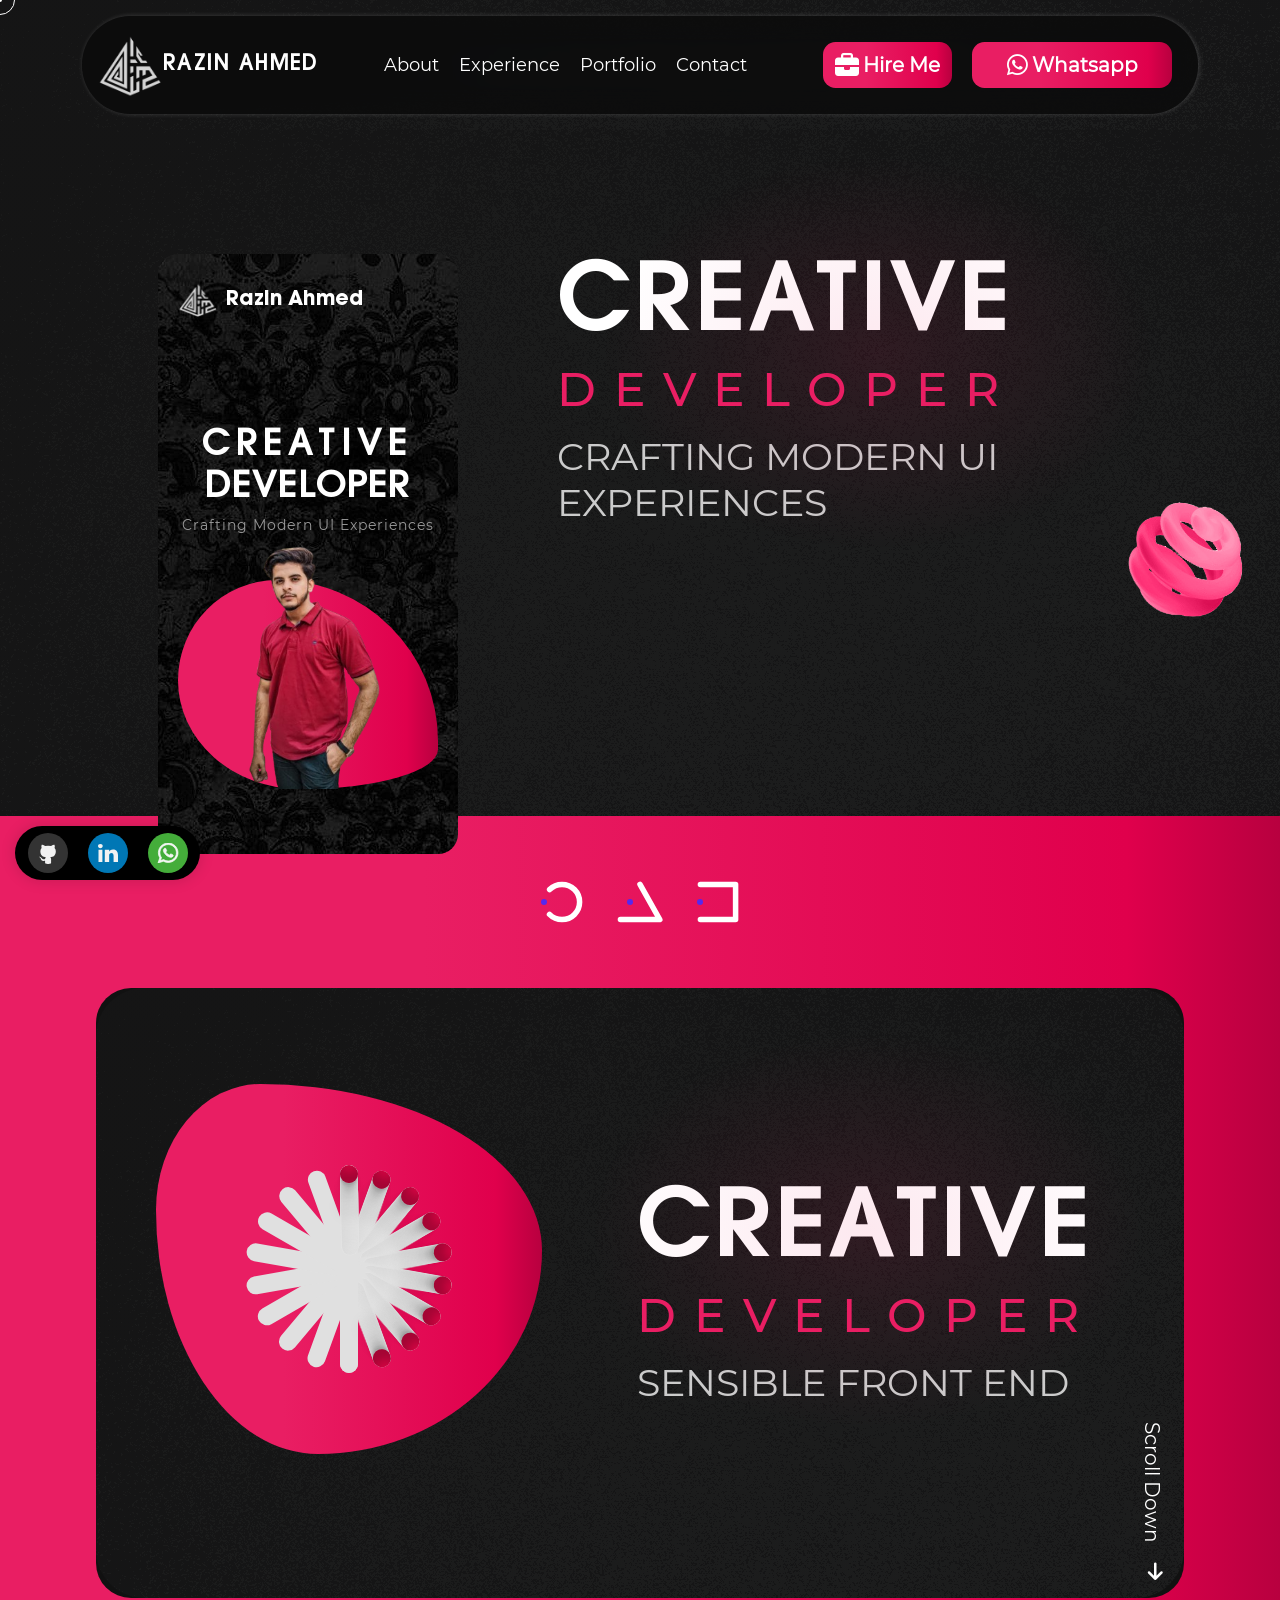
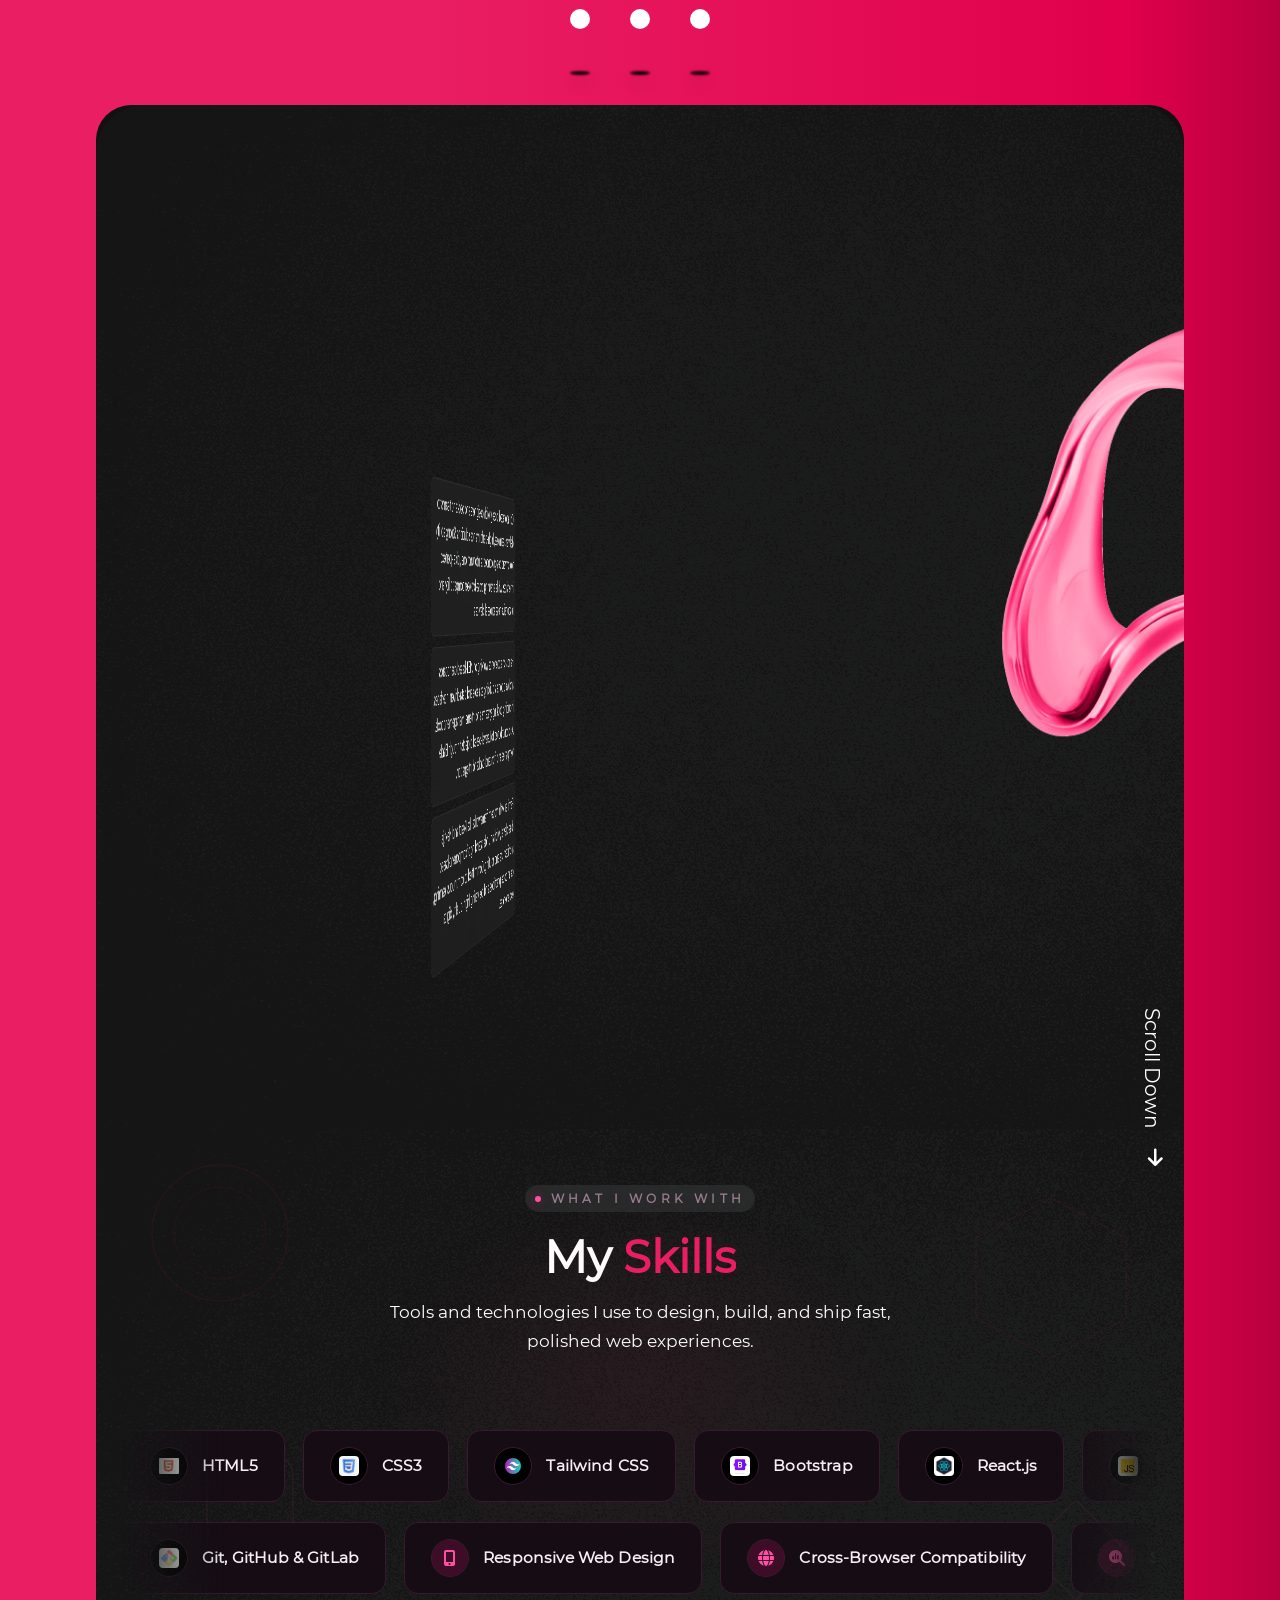
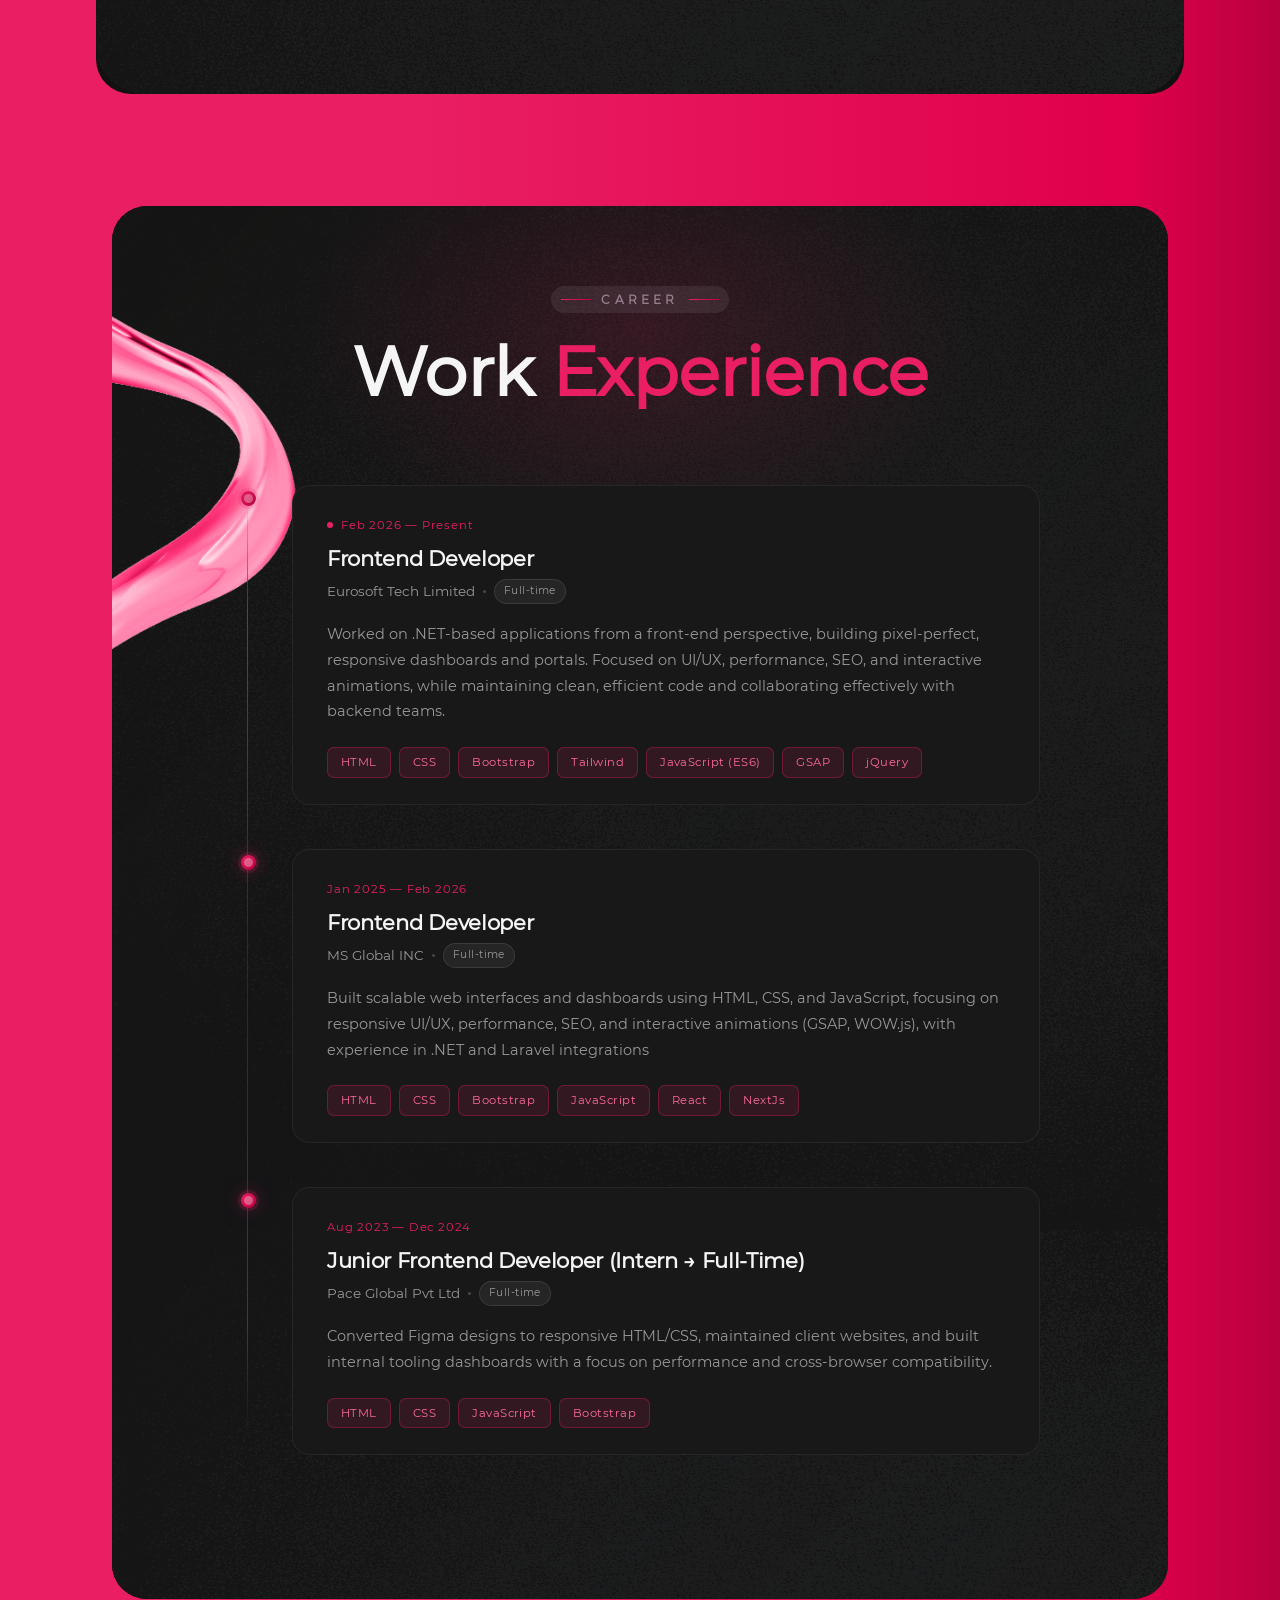
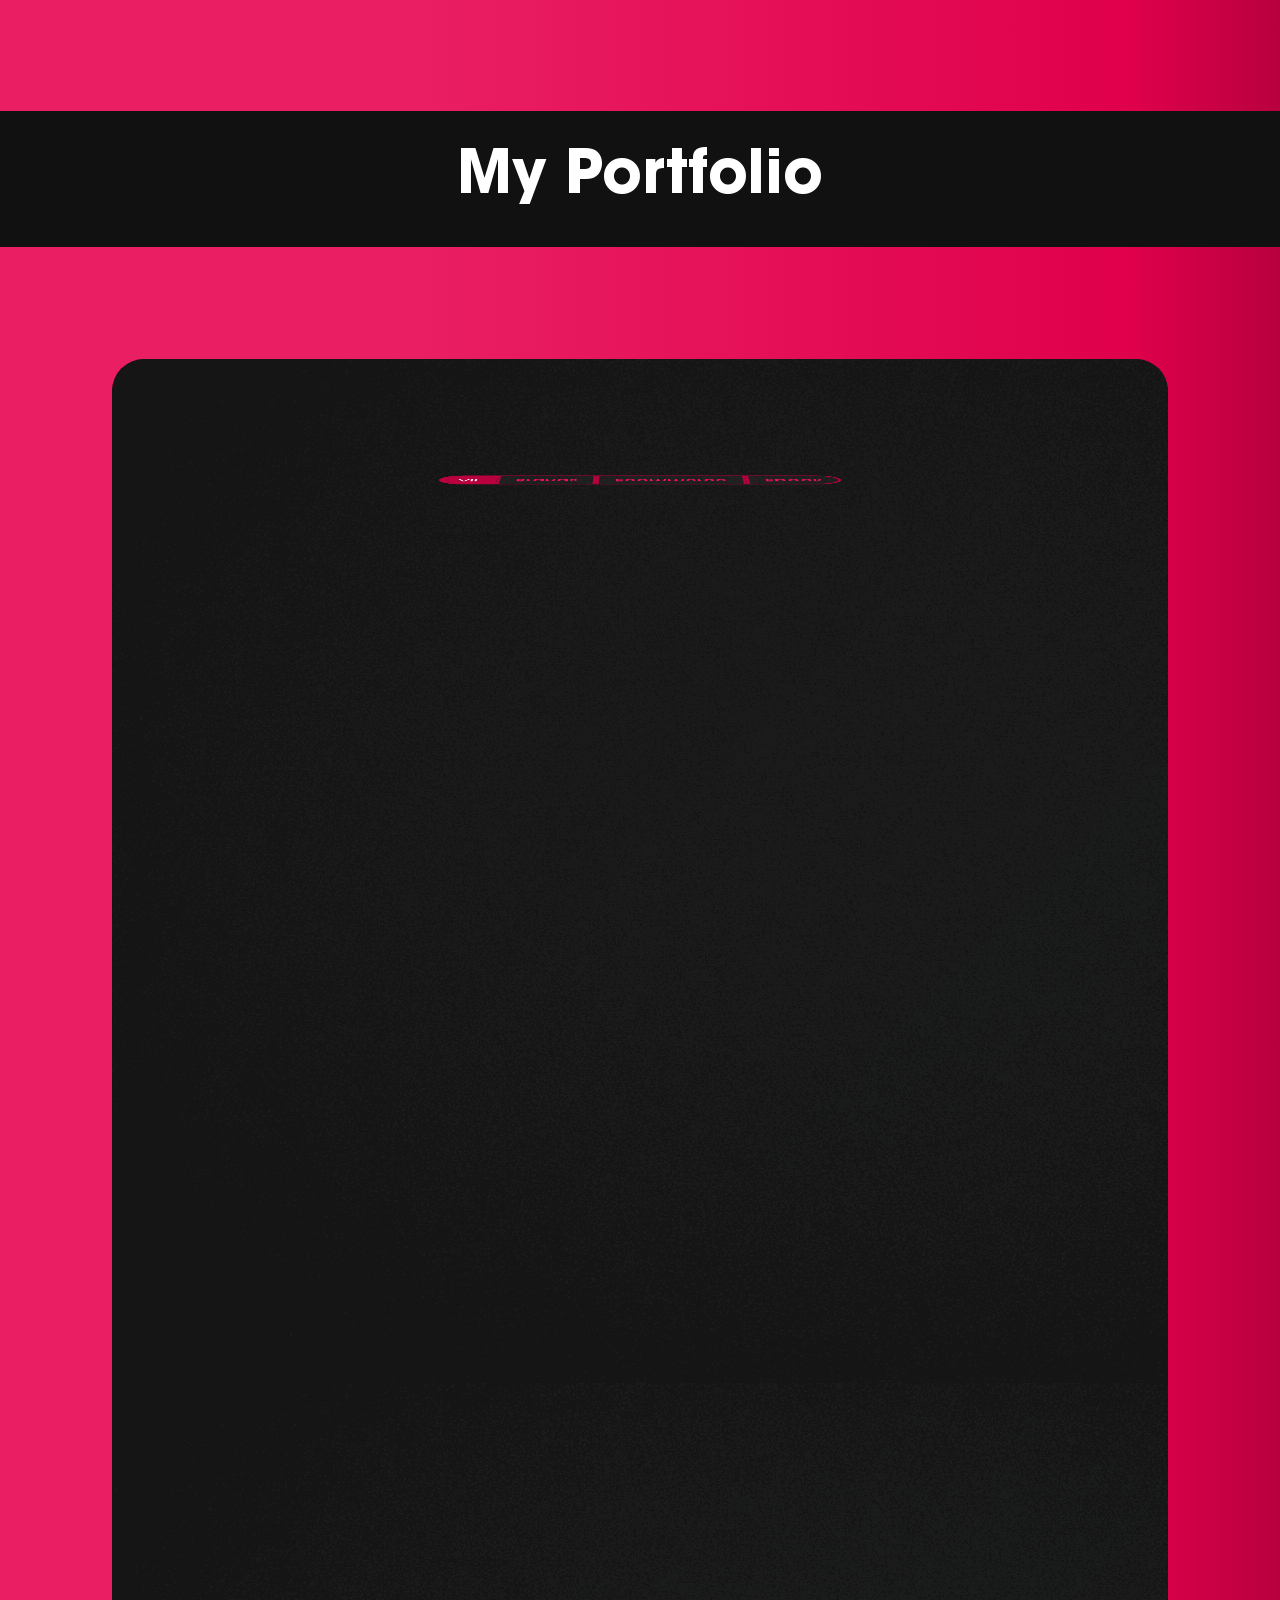
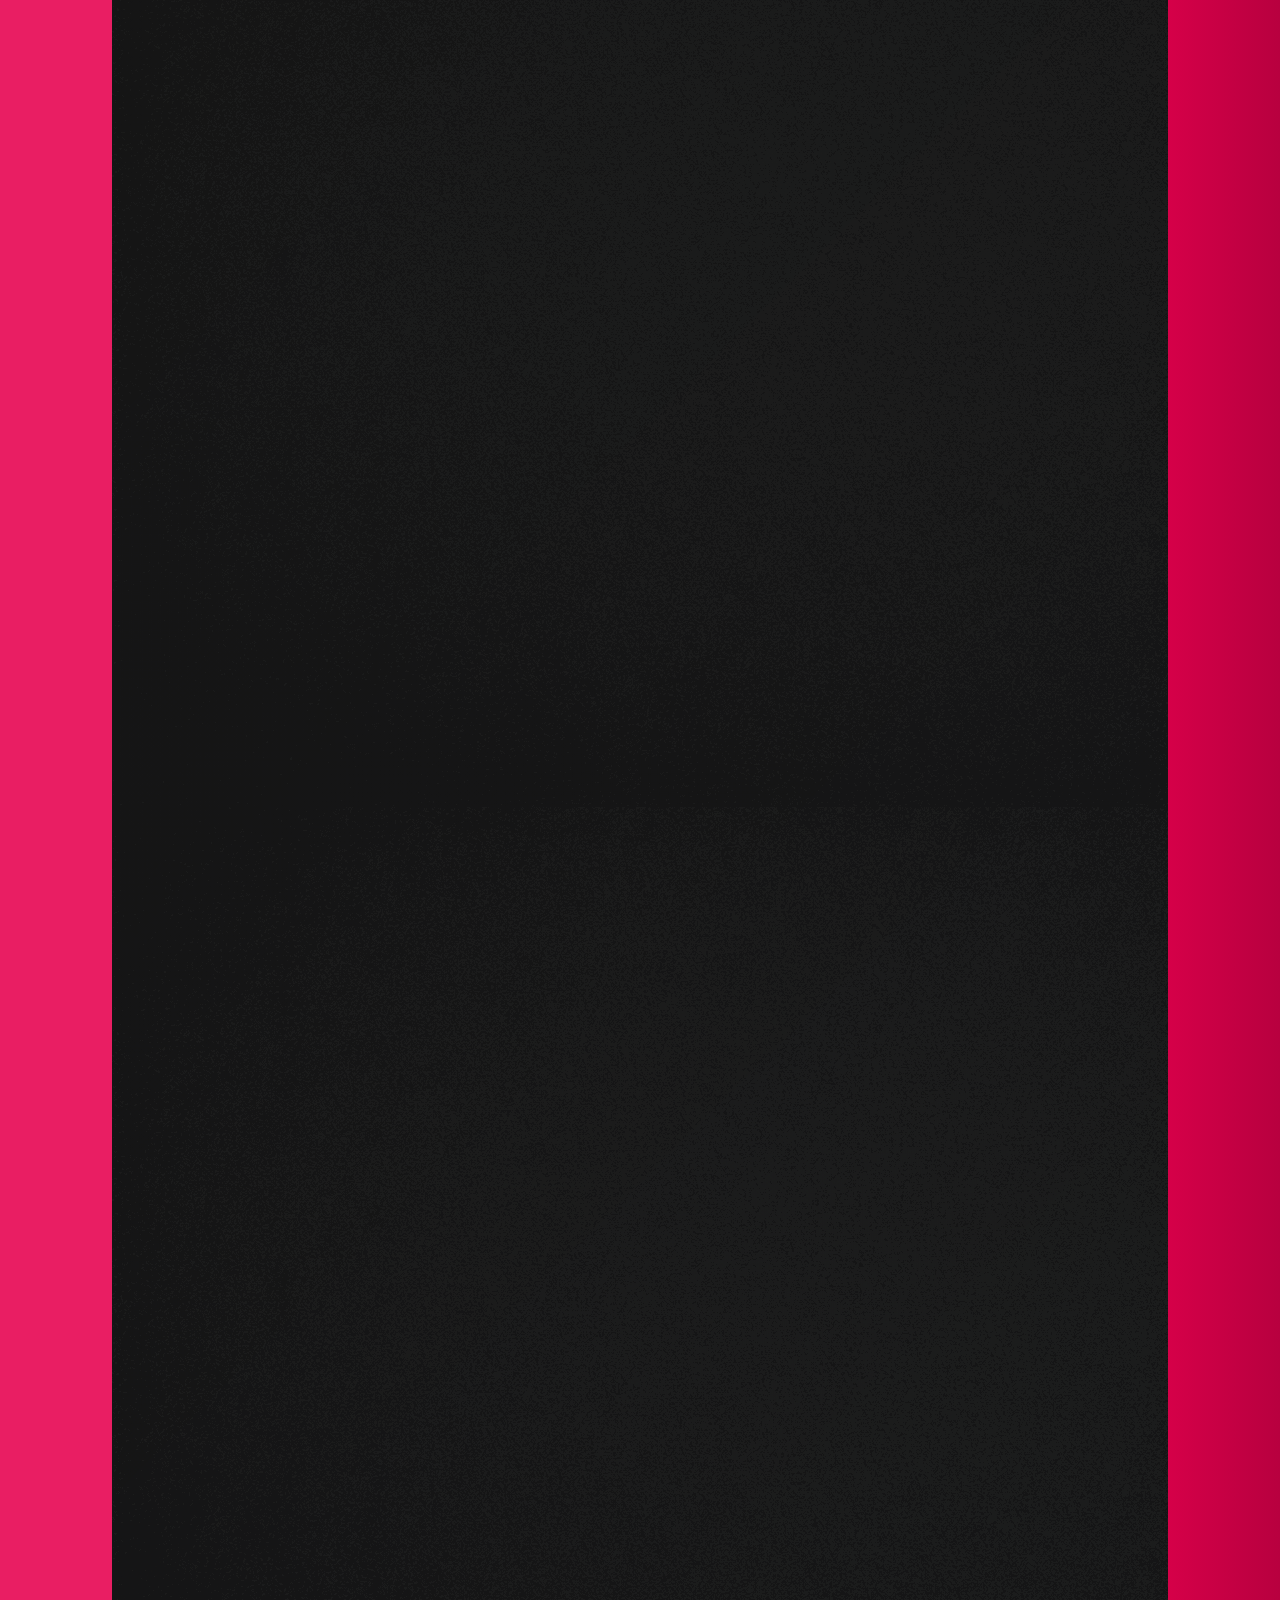
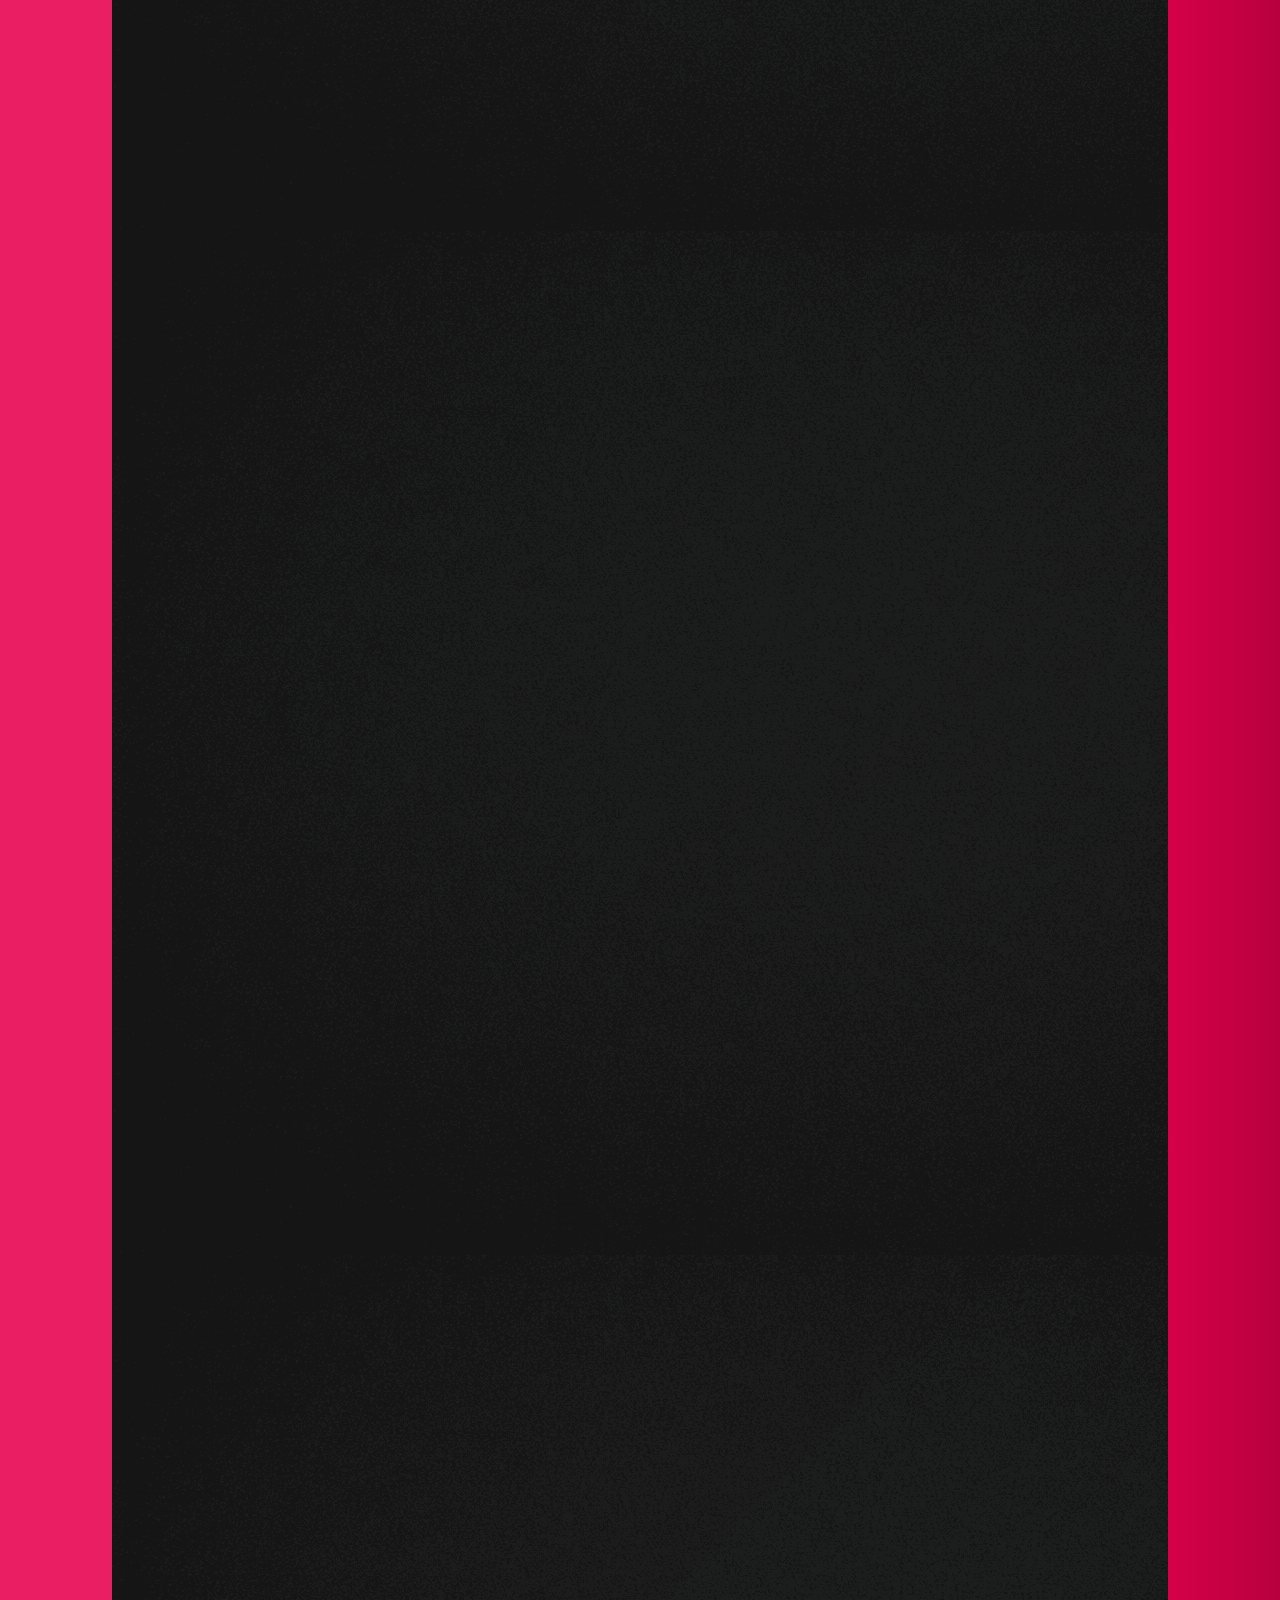
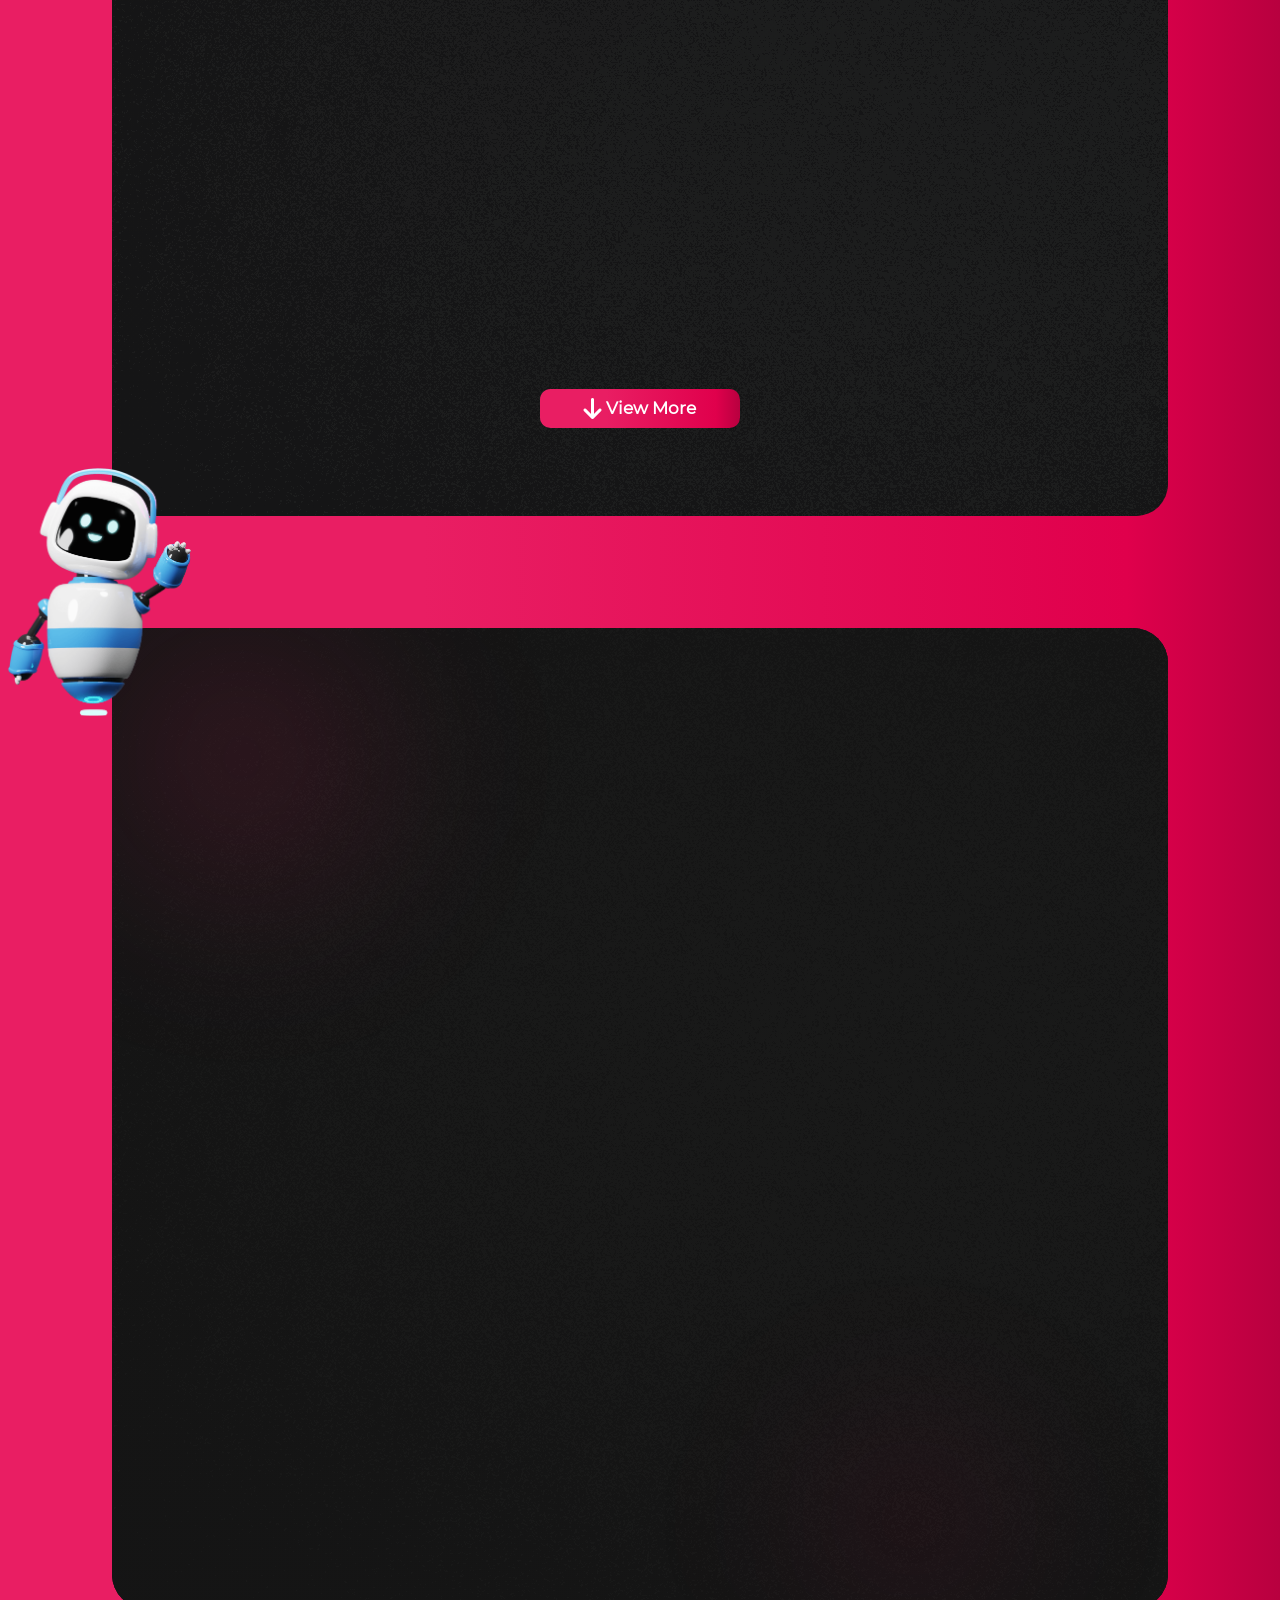
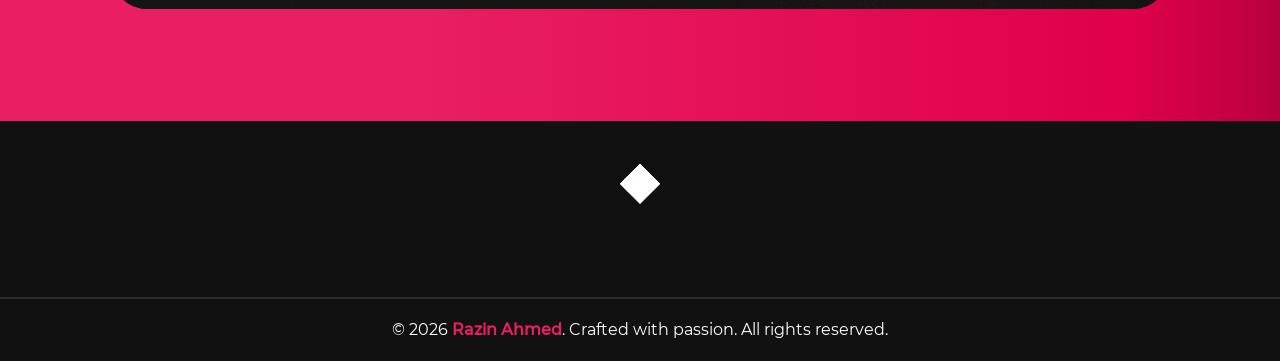
==== commit 170e8c7b: "add new project in portfolio section" ====
--- a/index.html
+++ b/index.html
@@ -760,6 +760,34 @@
                             <div class="col-xxl-3 col-xl-4 col-lg-4 col-md-6 col-sm-12" data-aos="flip-left"
                               data-aos-duration="1000">
                               <div class="anchor_parent">
+                                <a href="https://web.cabtreasurecloud.com/websitedesign/Raheem-Taxi-LLC/" target="_blank">
+                                  <div class="card" style="width: 18rem">
+                                    <div class="card_img">
+                                      <img src="./img/raheemTaxi.png" class="card-img-top" alt="Project" loading="lazy" />
+                                    </div>
+                                    <div class="card-body">
+                                      <div class="tags mb-2">
+                                        <span>HTML</span>
+                                        <span>CSS</span>
+                                        <span>JavaScript</span>
+                                      </div>
+                                      <h5 class="card-title">
+                                        Raheem Taxi LLC
+                                      </h5>
+                                      <p class="card-text">
+                                        June 2026 – June 2026
+                                      </p>
+                                      <p>
+                                        Explore a curated collection of my best work....
+                                      </p>
+                                    </div>
+                                  </div>
+                                </a>
+                              </div>
+                            </div>
+                            <div class="col-xxl-3 col-xl-4 col-lg-4 col-md-6 col-sm-12" data-aos="flip-left"
+                              data-aos-duration="1000">
+                              <div class="anchor_parent">
                                 <a href="http://www.dorchline.co.uk/index" target="_blank">
                                   <div class="card" style="width: 18rem">
                                     <div class="card_img">
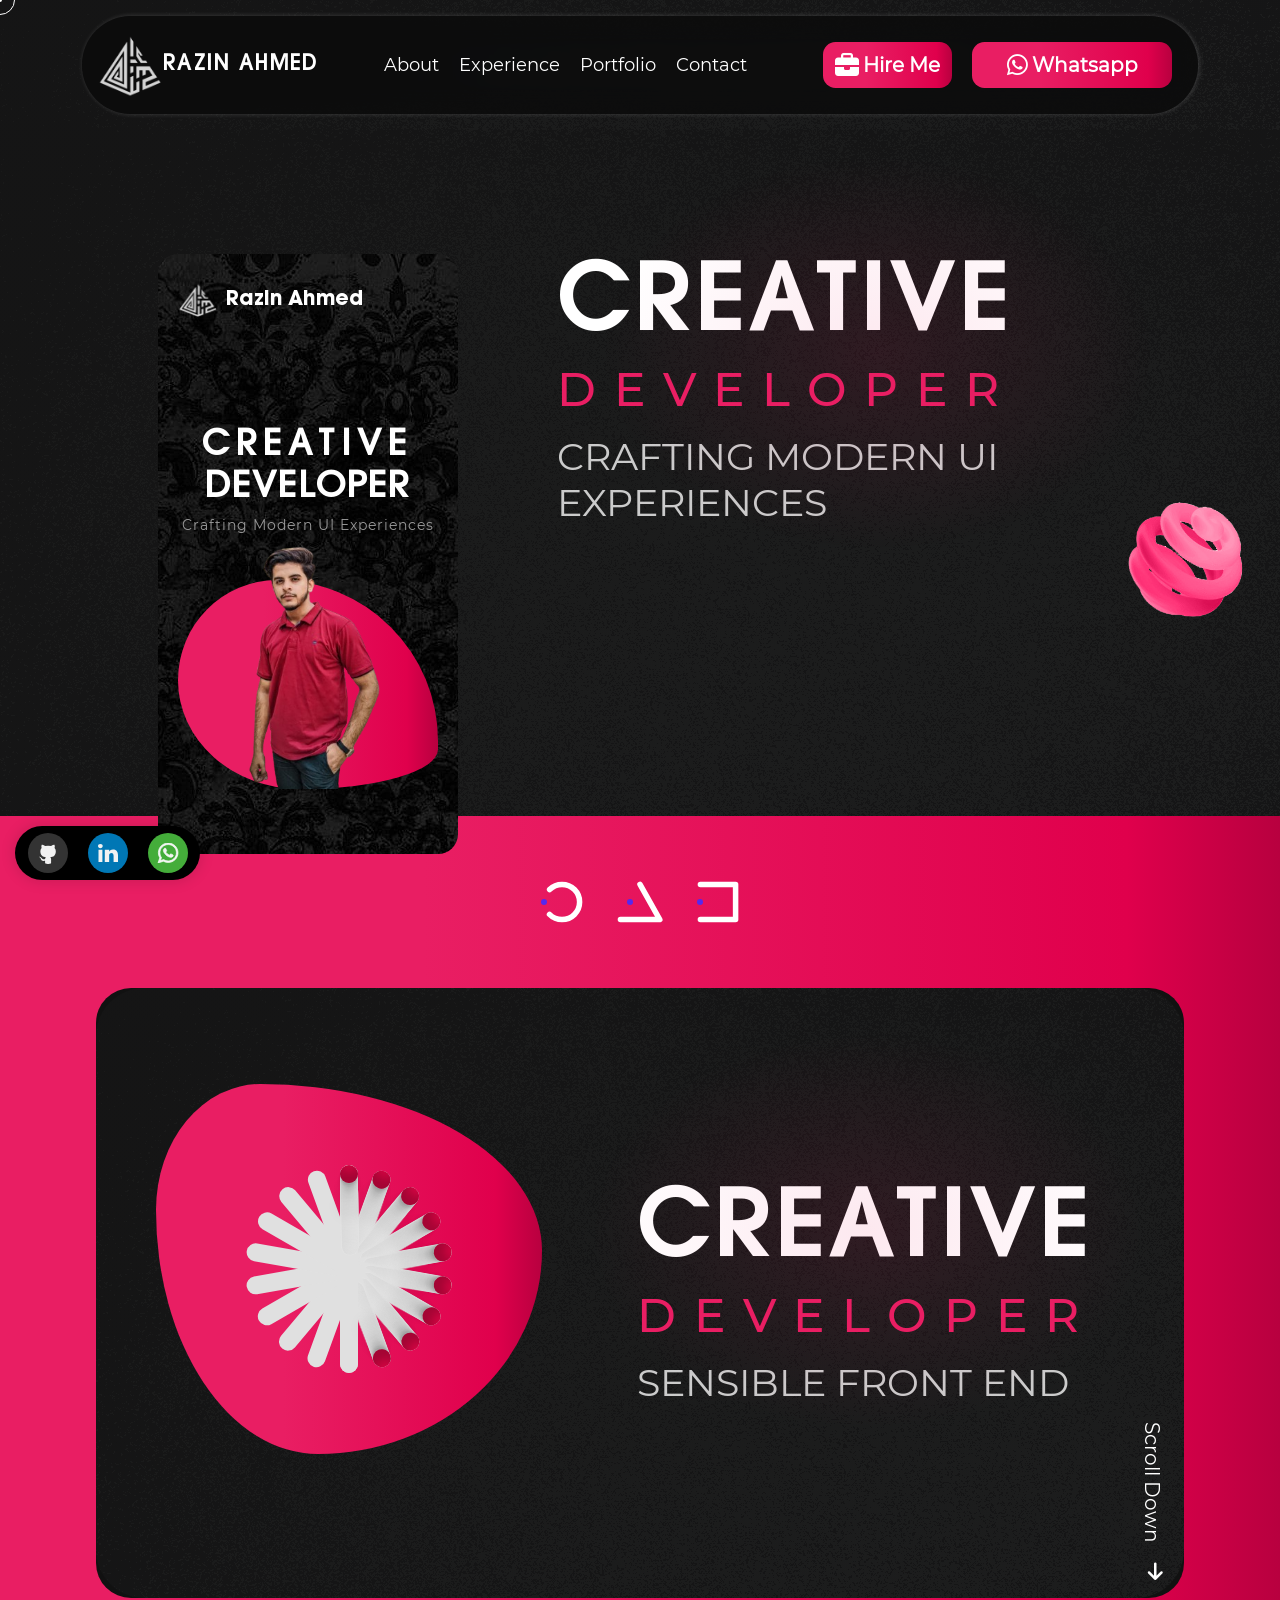
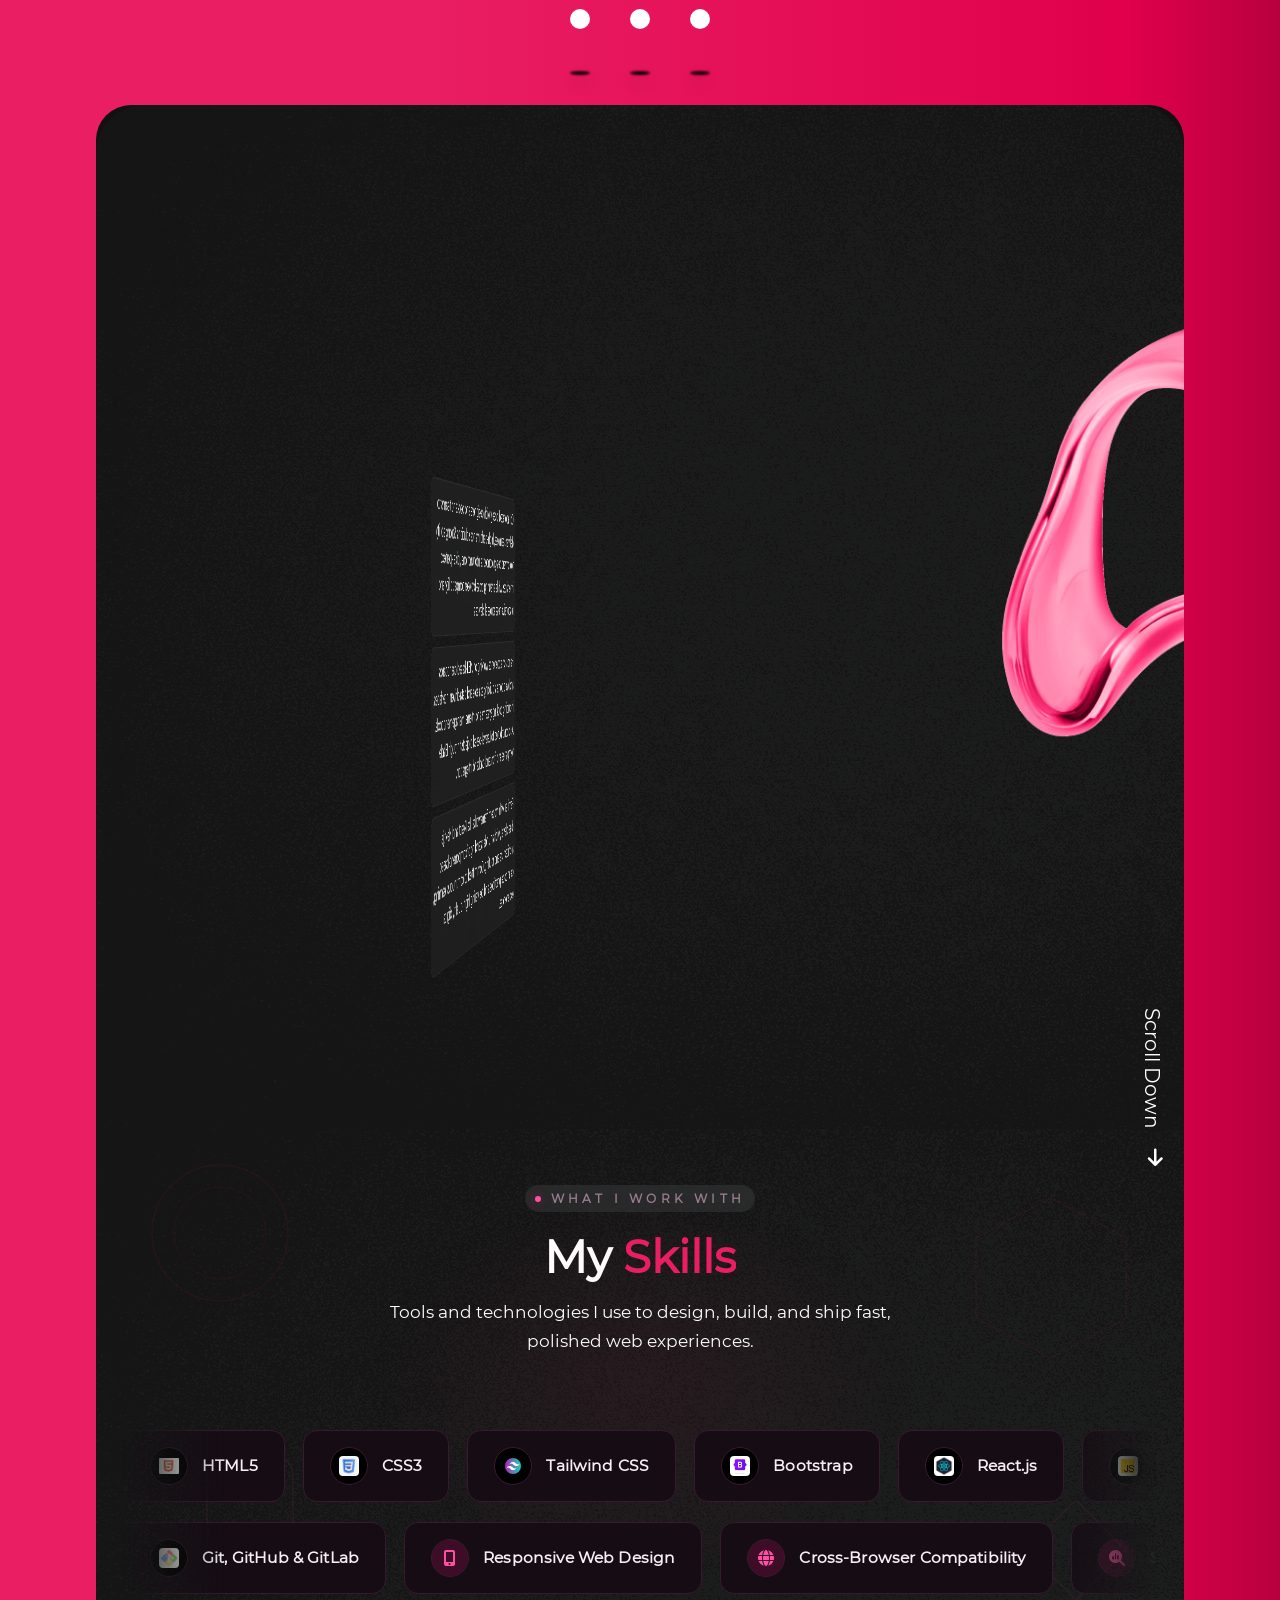
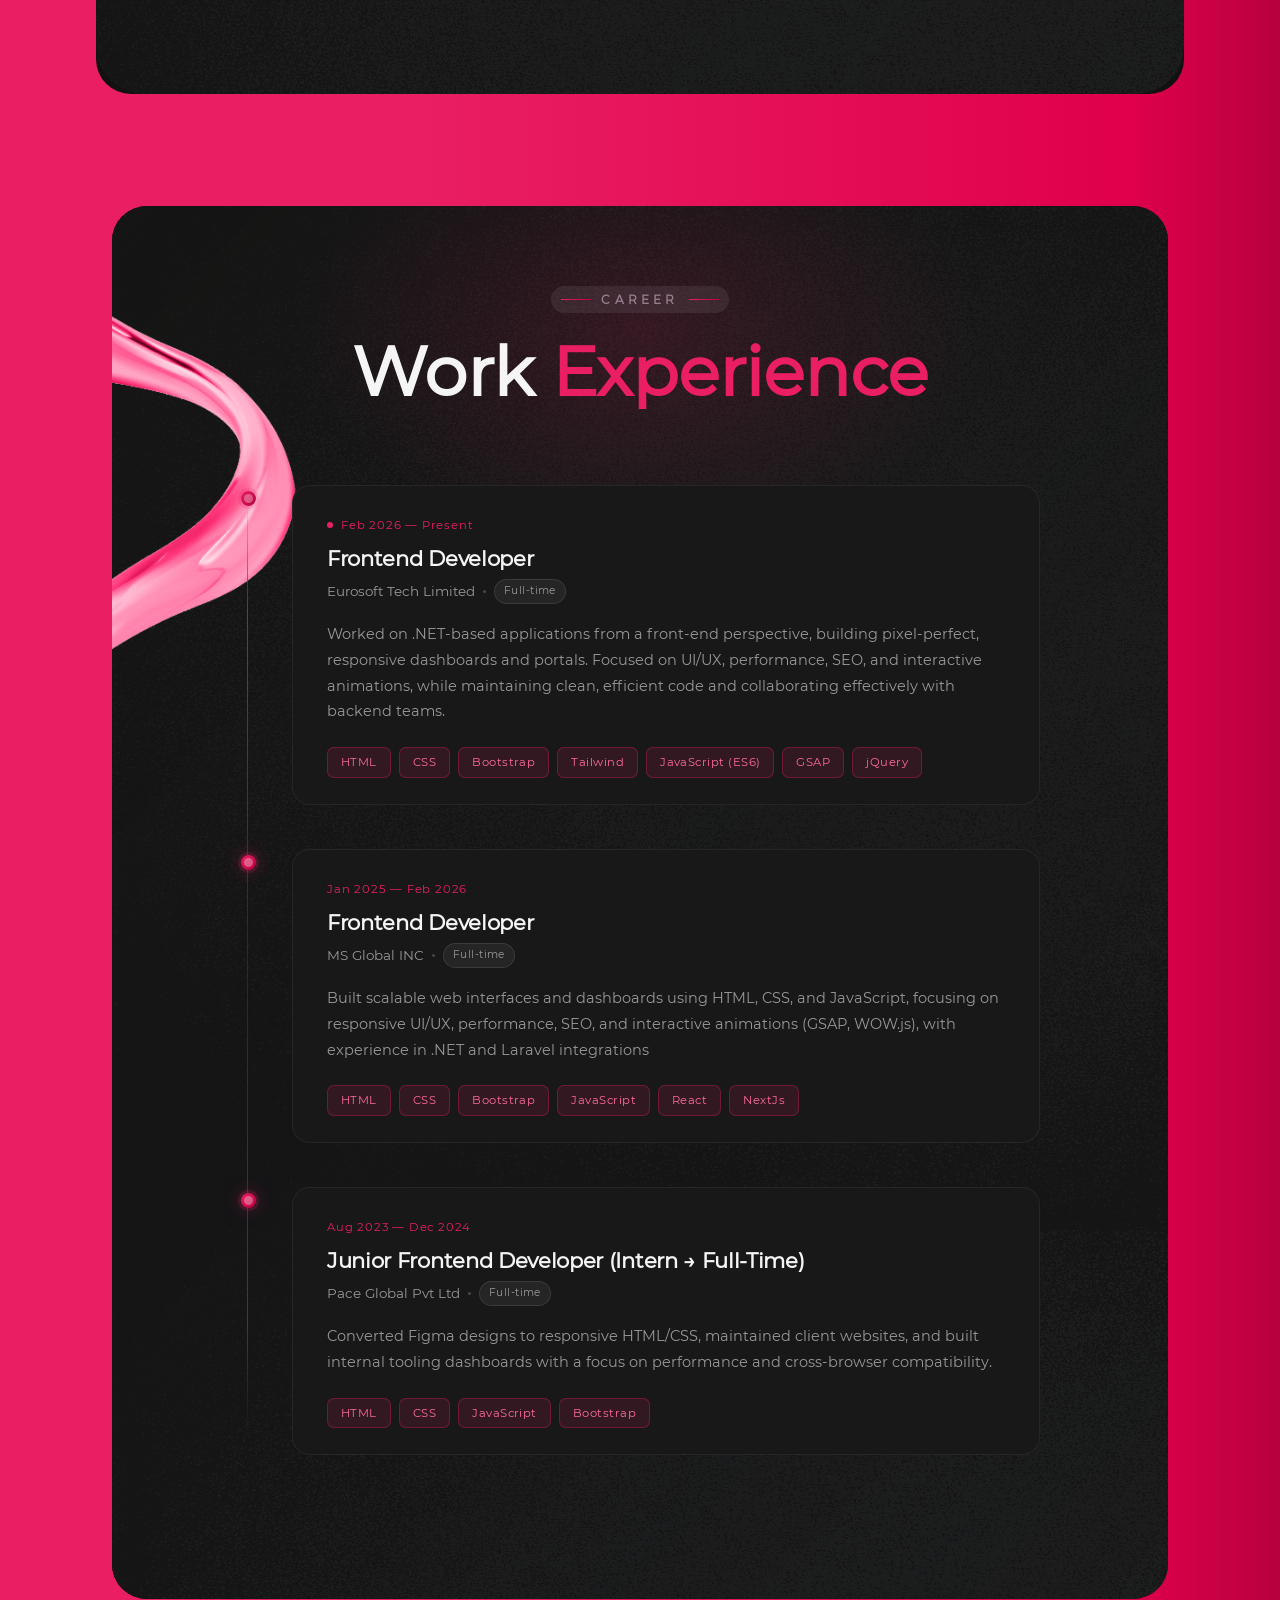
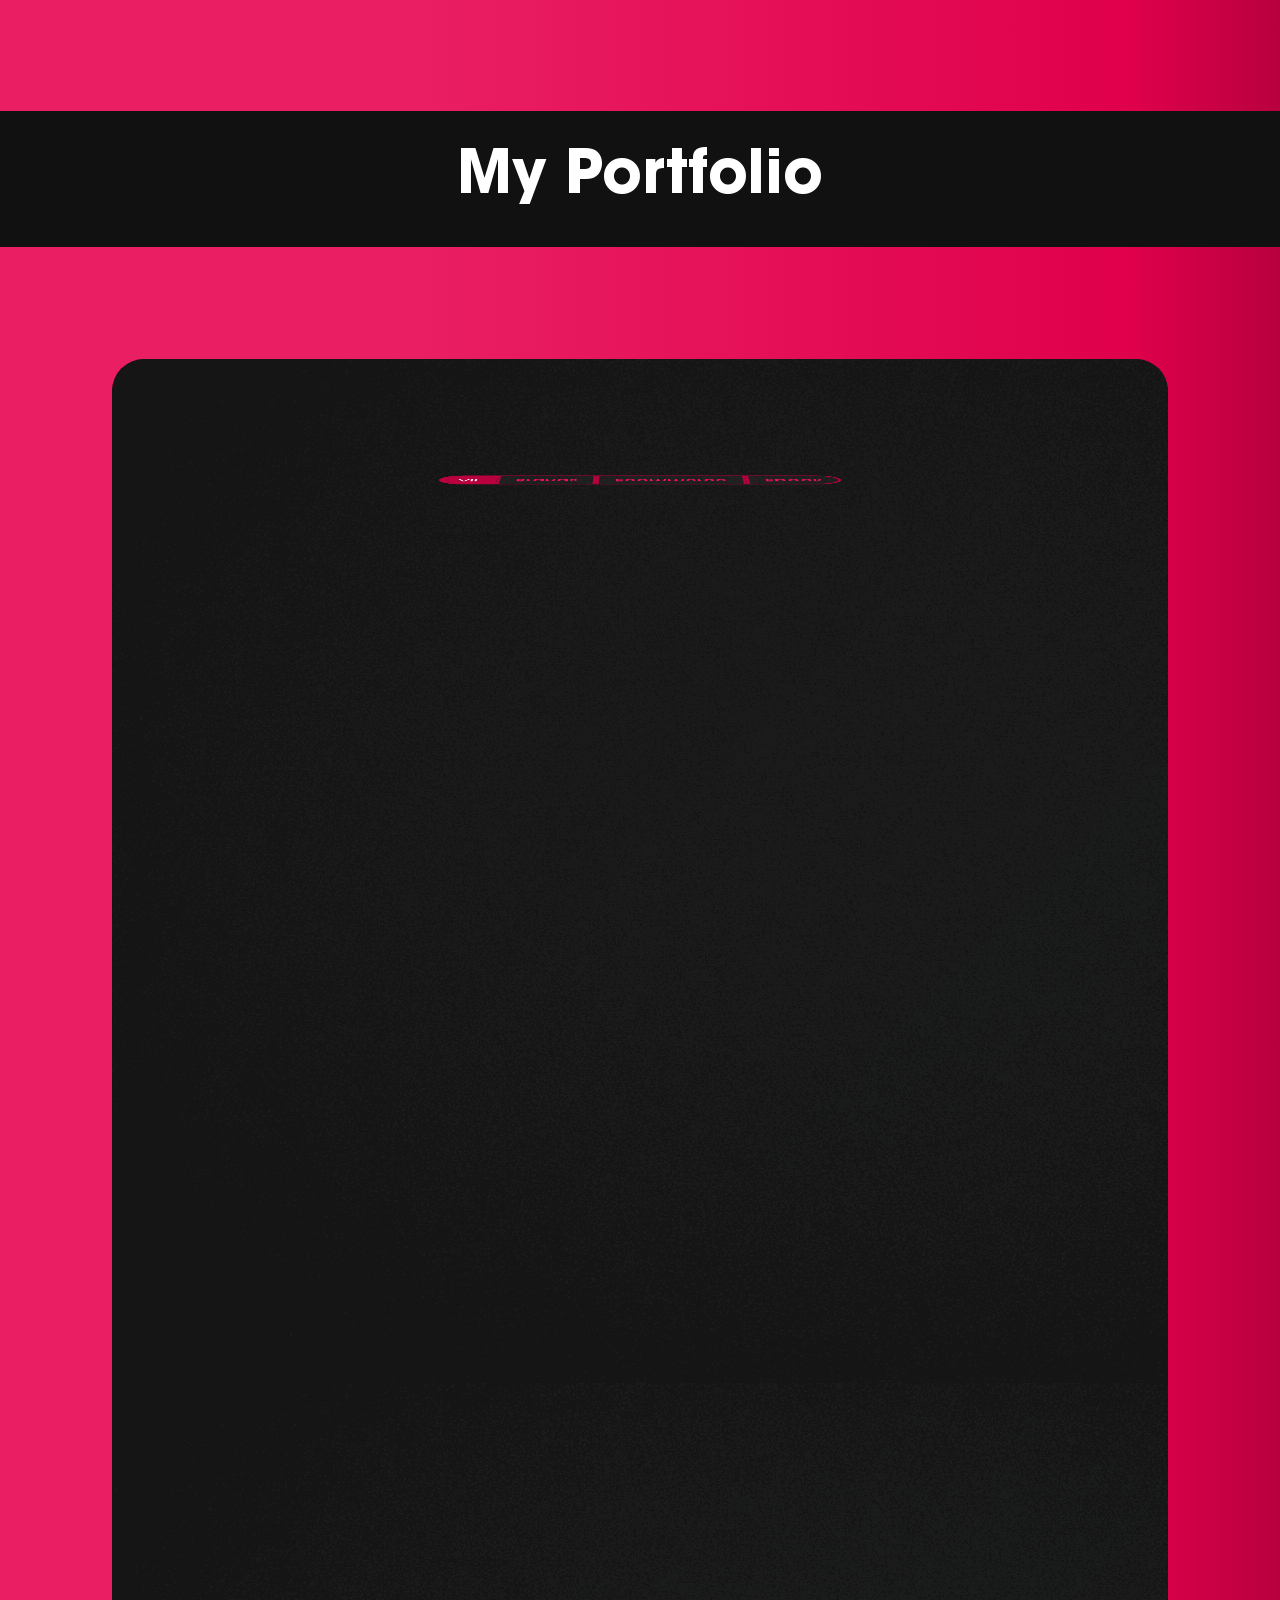
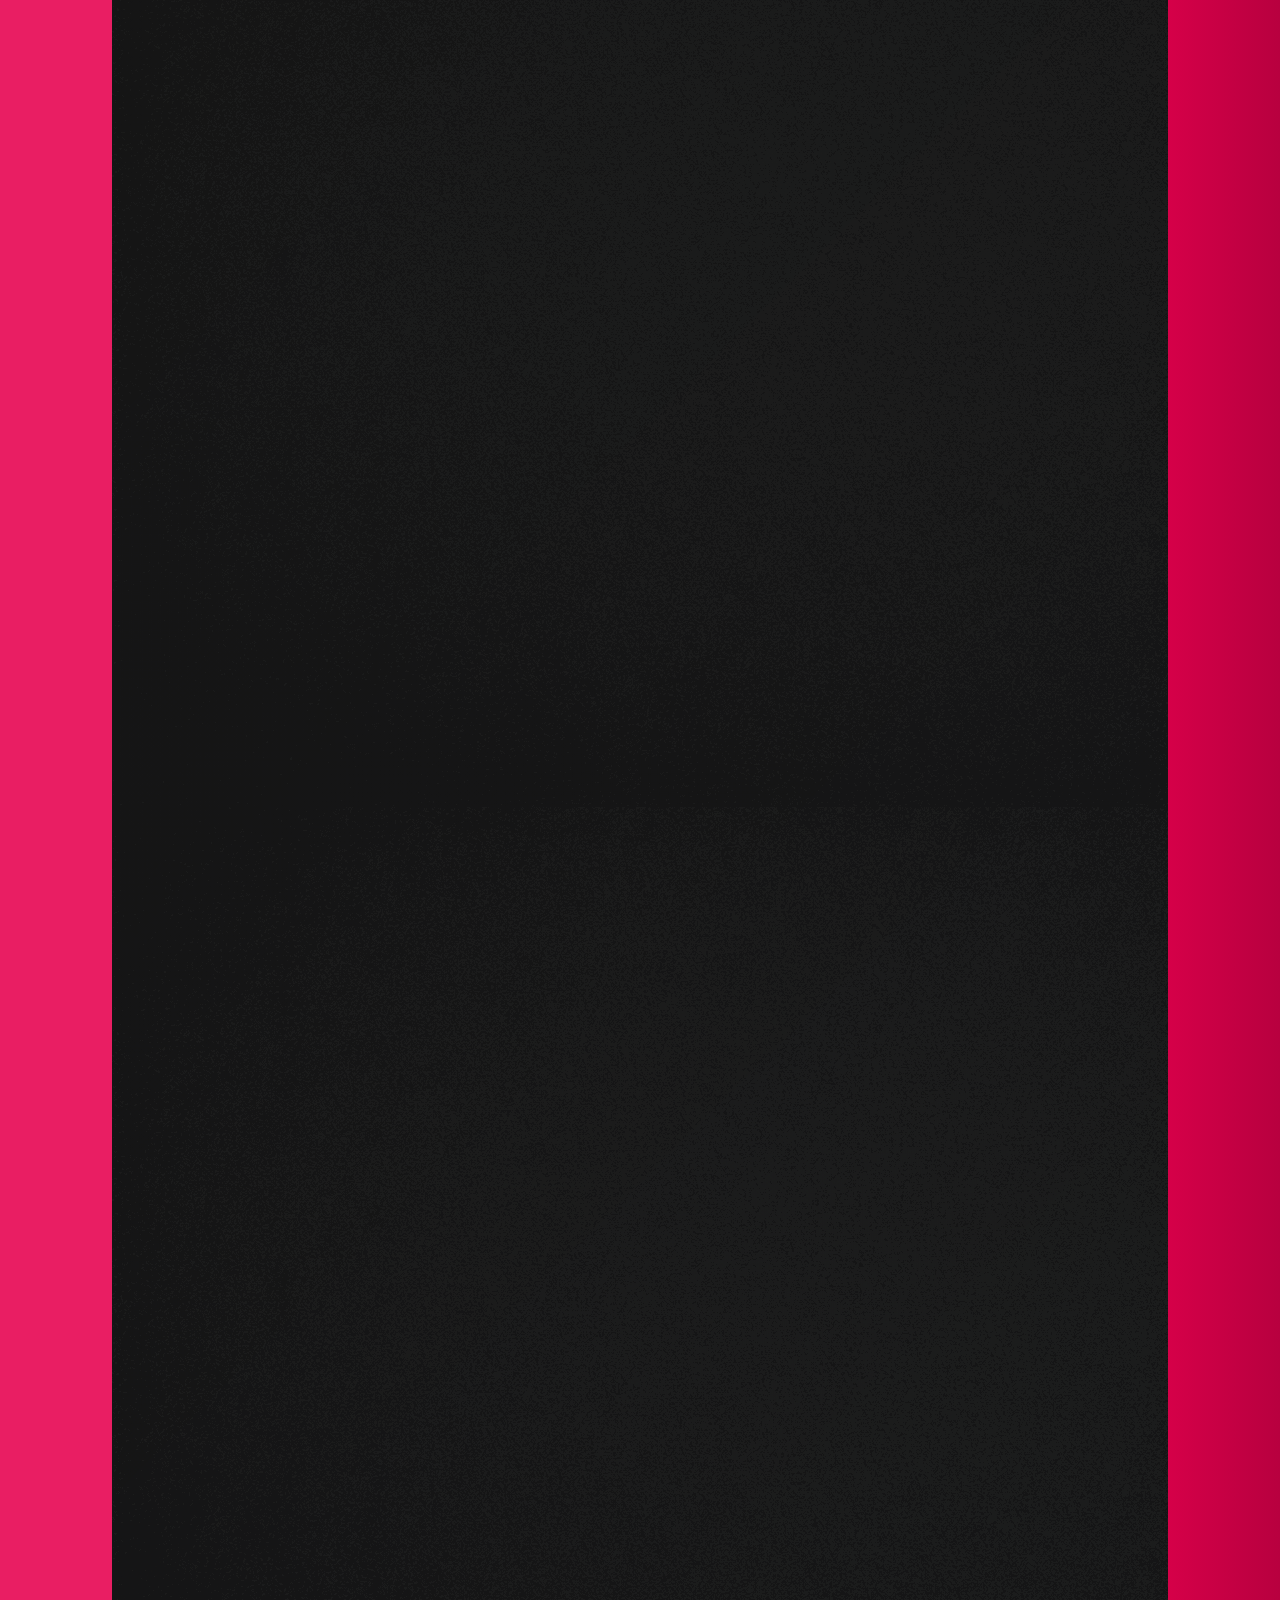
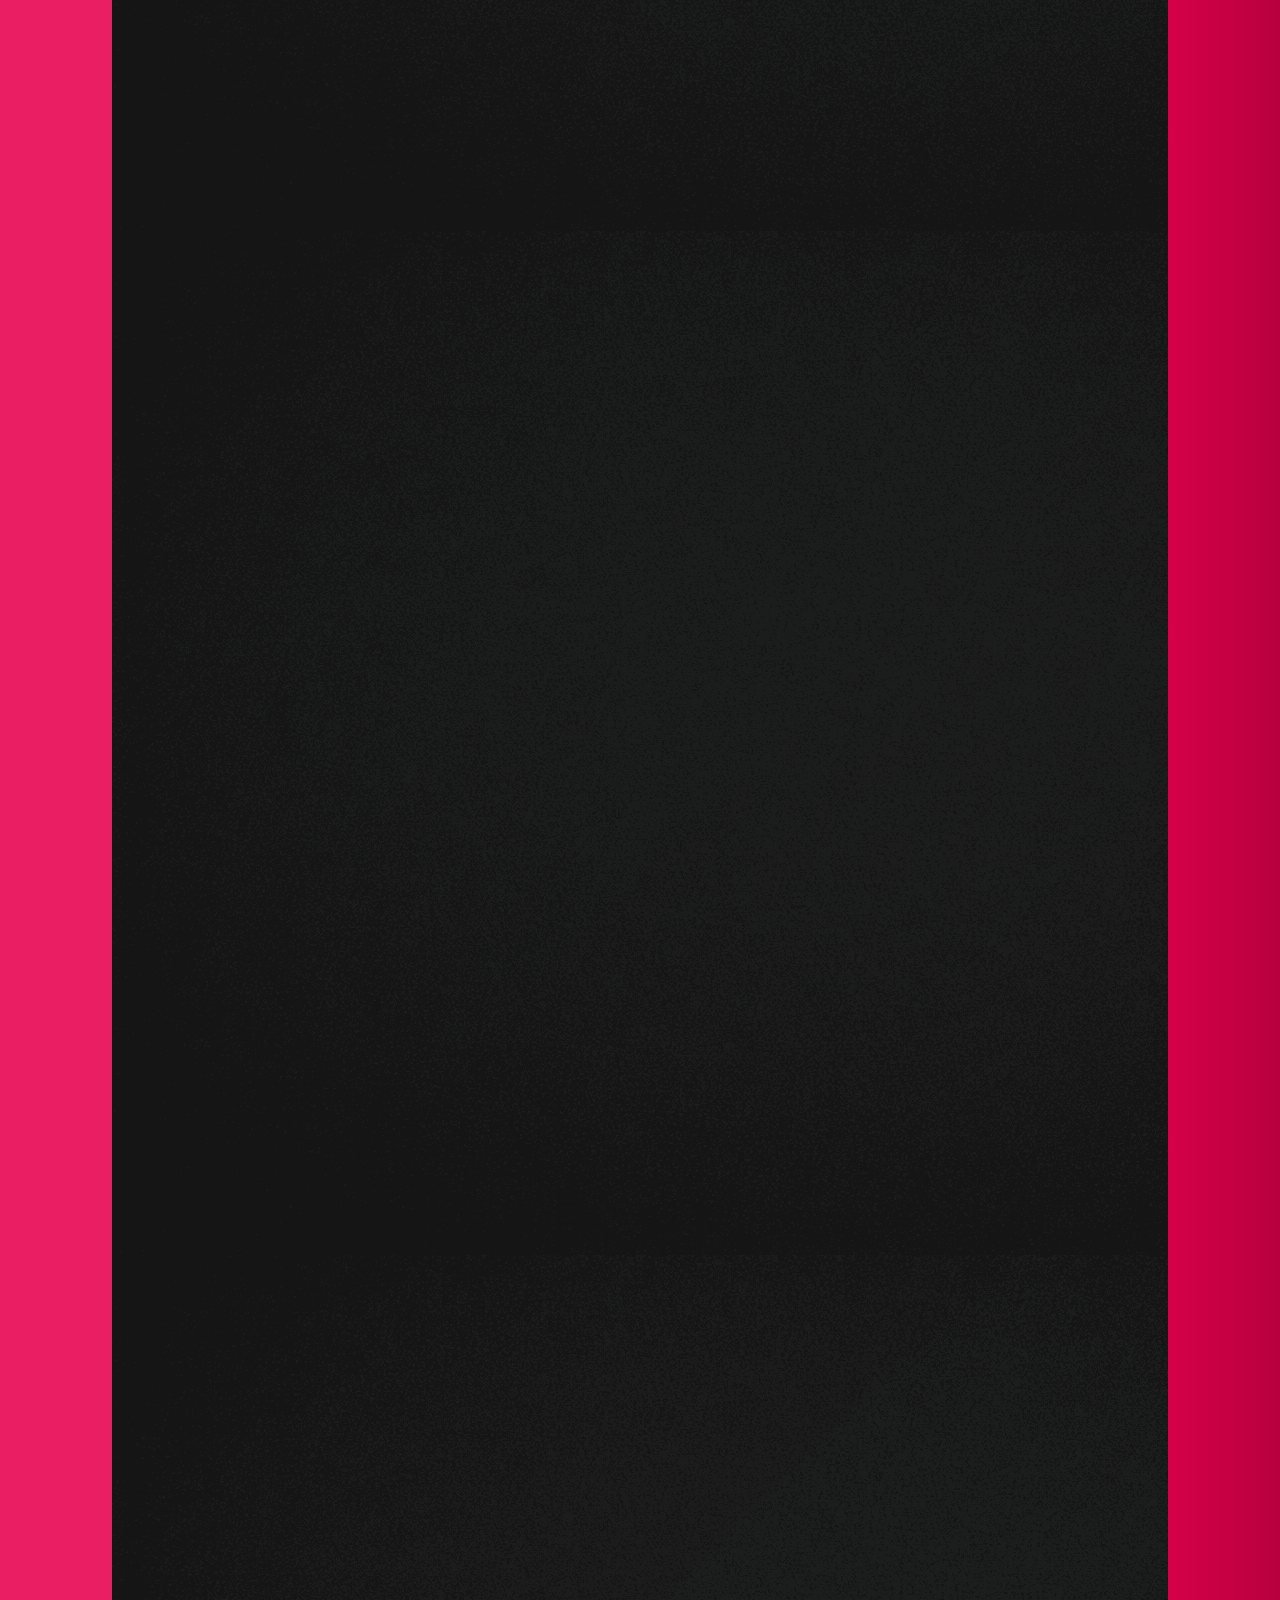
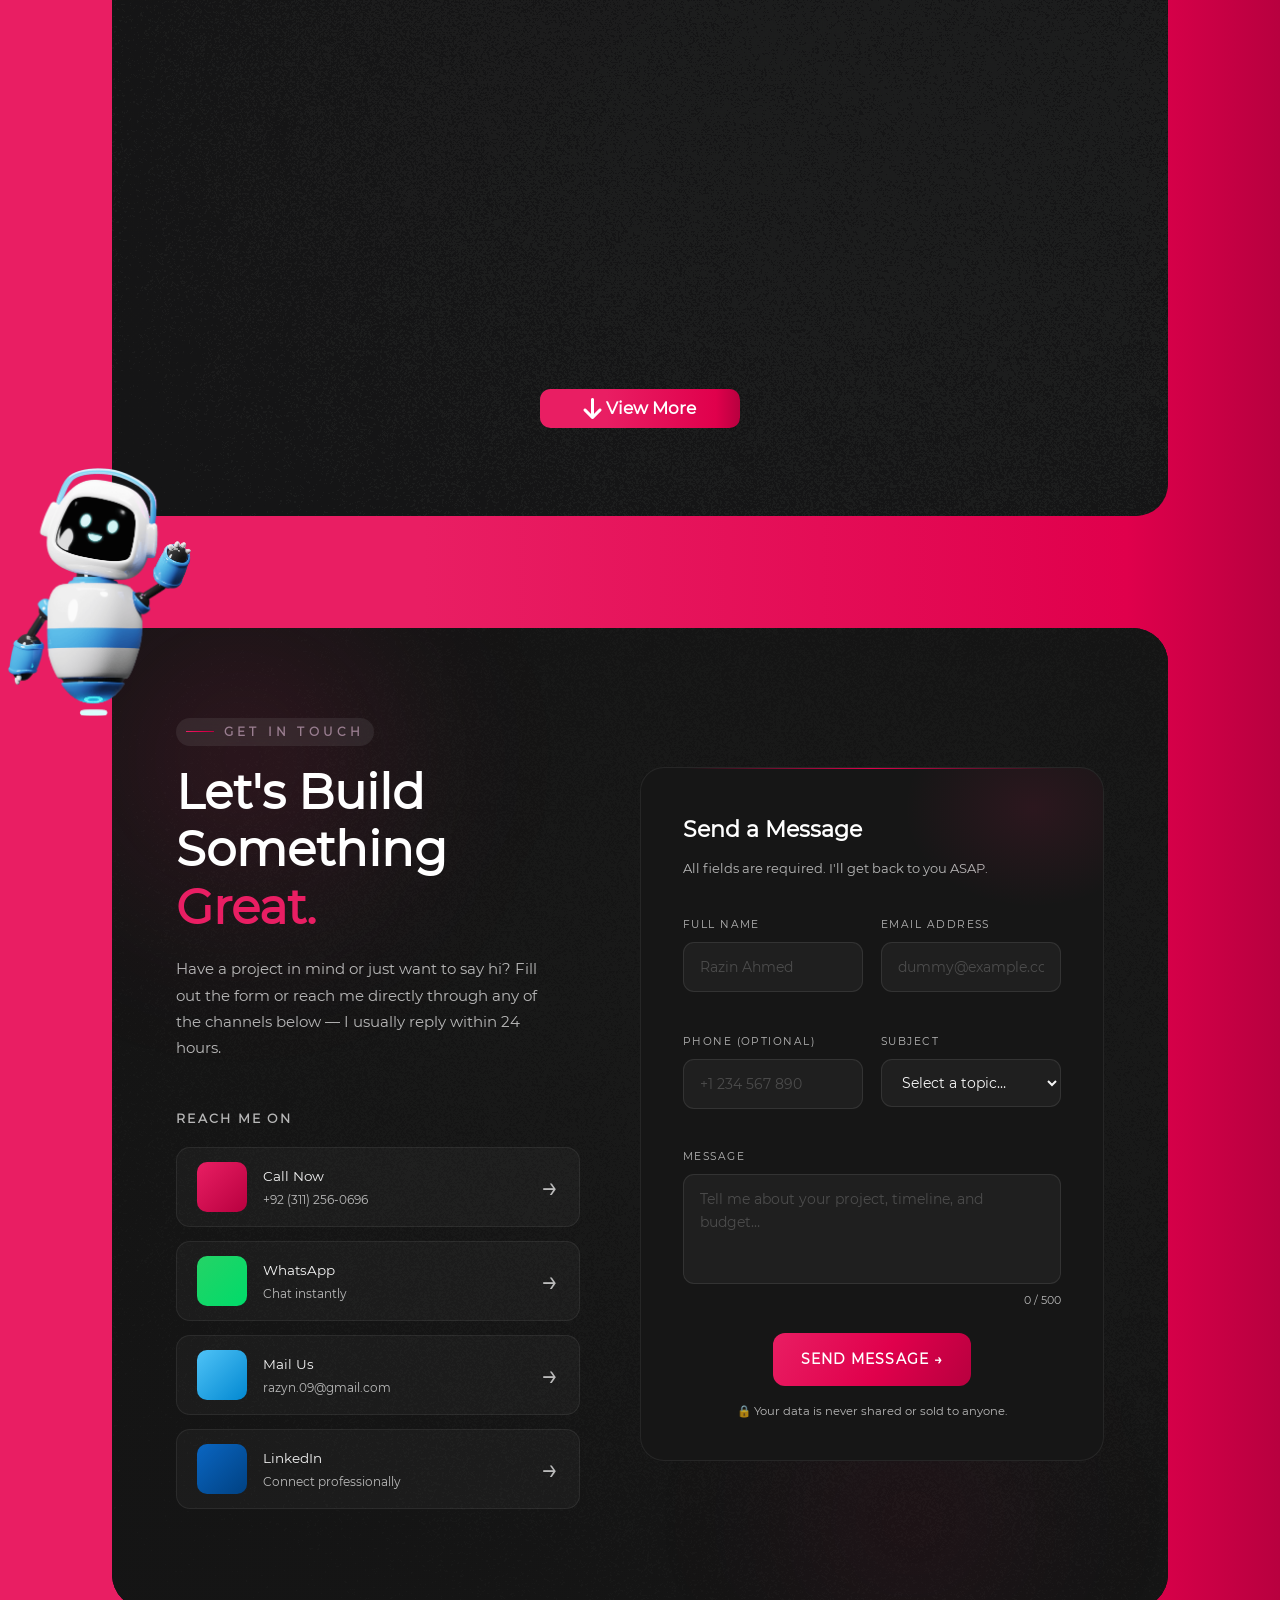
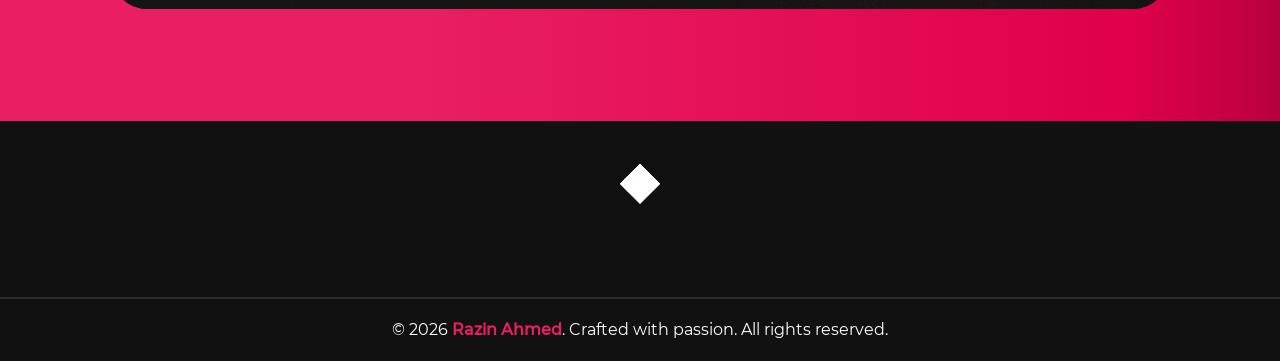
==== commit 3db527ed: "add one more project in portfolio section" ====
--- a/index.html
+++ b/index.html
@@ -732,6 +732,34 @@
                             <div class="col-xxl-3 col-xl-4 col-lg-4 col-md-6 col-sm-12" data-aos="flip-left"
                               data-aos-duration="1000">
                               <div class="anchor_parent">
+                                <a href="https://web.cabtreasurecloud.com/websitedesign/Freadson-Brother-LLC/index.html" target="_blank">
+                                  <div class="card" style="width: 18rem">
+                                    <div class="card_img">
+                                      <img src="./img/freadsonBrother-LLC.png" class="card-img-top" alt="Project" loading="lazy" />
+                                    </div>
+                                    <div class="card-body">
+                                      <div class="tags mb-2">
+                                        <span>HTML</span>
+                                        <span>CSS</span>
+                                        <span>JavaScript</span>
+                                      </div>
+                                      <h5 class="card-title">
+                                        Freadson Brother LLC
+                                      </h5>
+                                      <p class="card-text">
+                                        June 2026 – June 2026
+                                      </p>
+                                      <p>
+                                        This website is underdevelopment...
+                                      </p>
+                                    </div>
+                                  </div>
+                                </a>
+                              </div>
+                            </div>
+                            <div class="col-xxl-3 col-xl-4 col-lg-4 col-md-6 col-sm-12" data-aos="flip-left"
+                              data-aos-duration="1000">
+                              <div class="anchor_parent">
                                 <a href="https://web.cabtreasurecloud.com/SoDriveSouth/" target="_blank">
                                   <div class="card" style="width: 18rem">
                                     <div class="card_img">
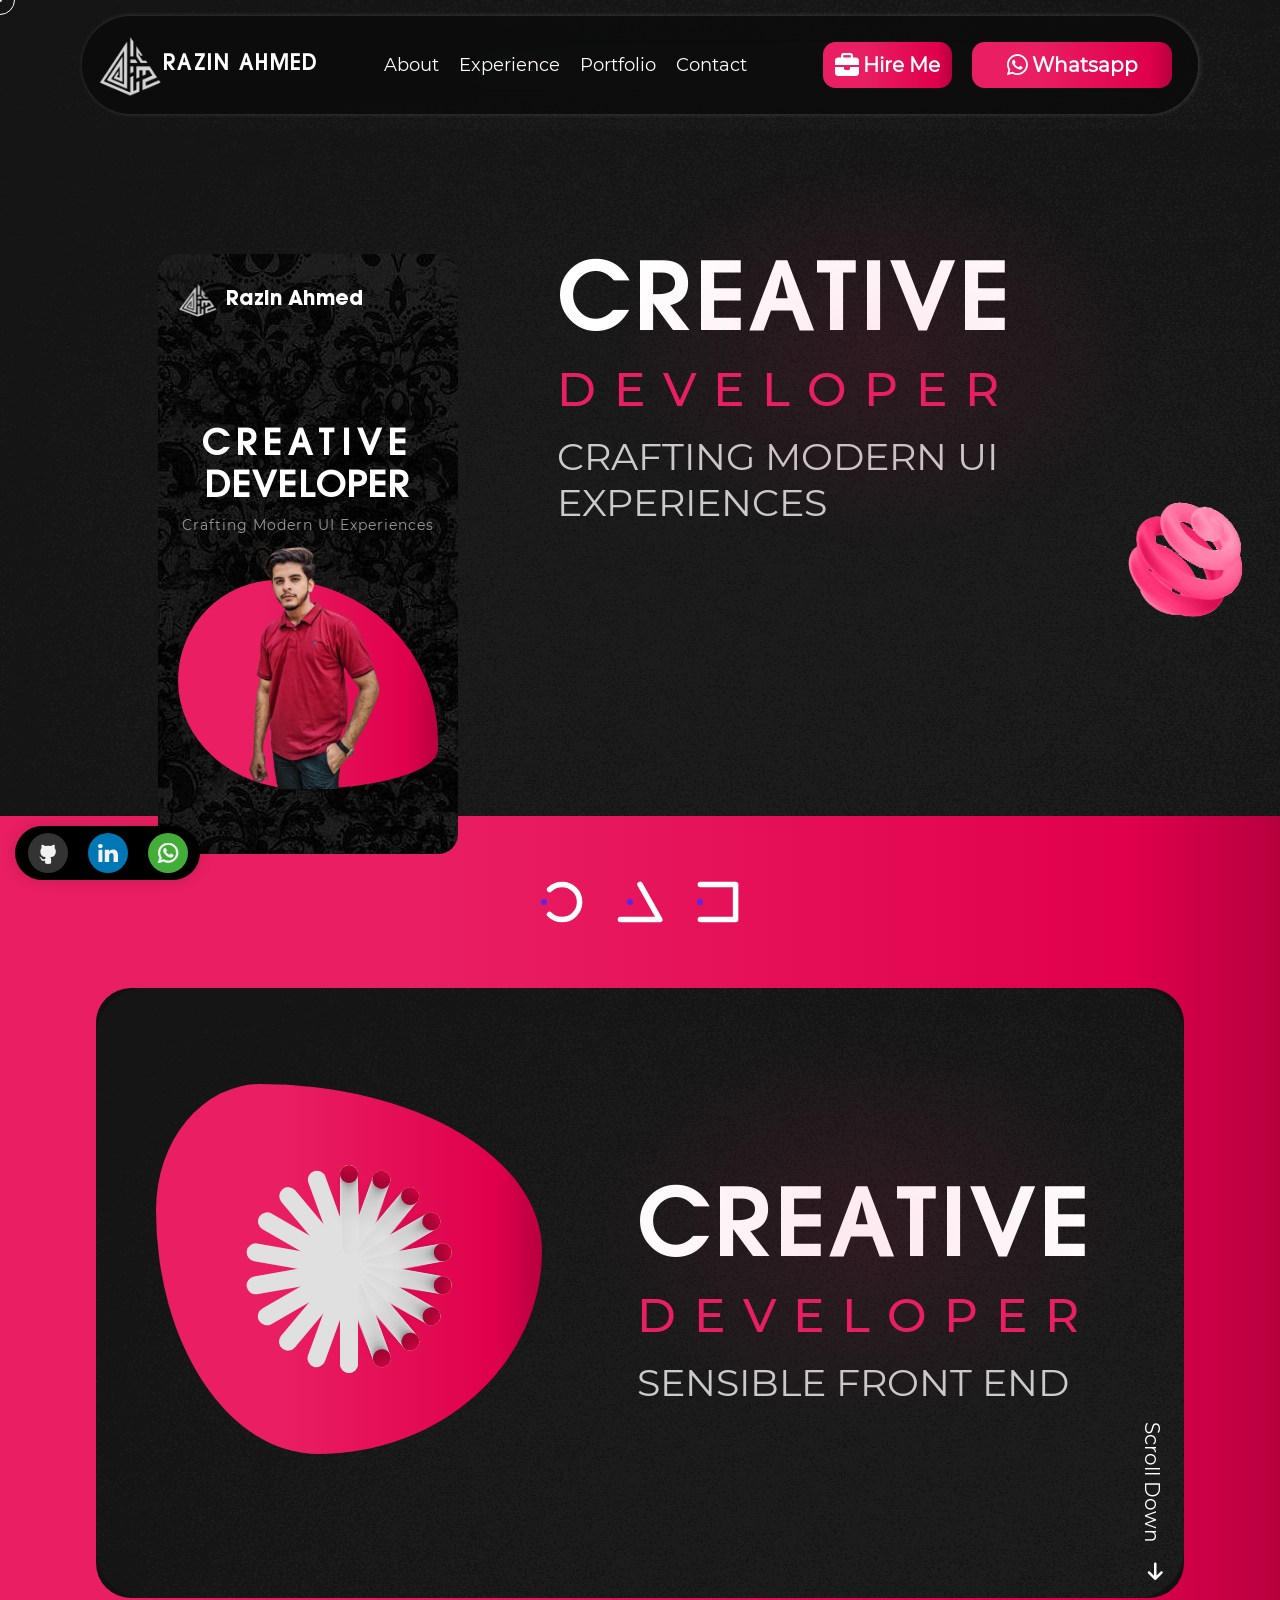
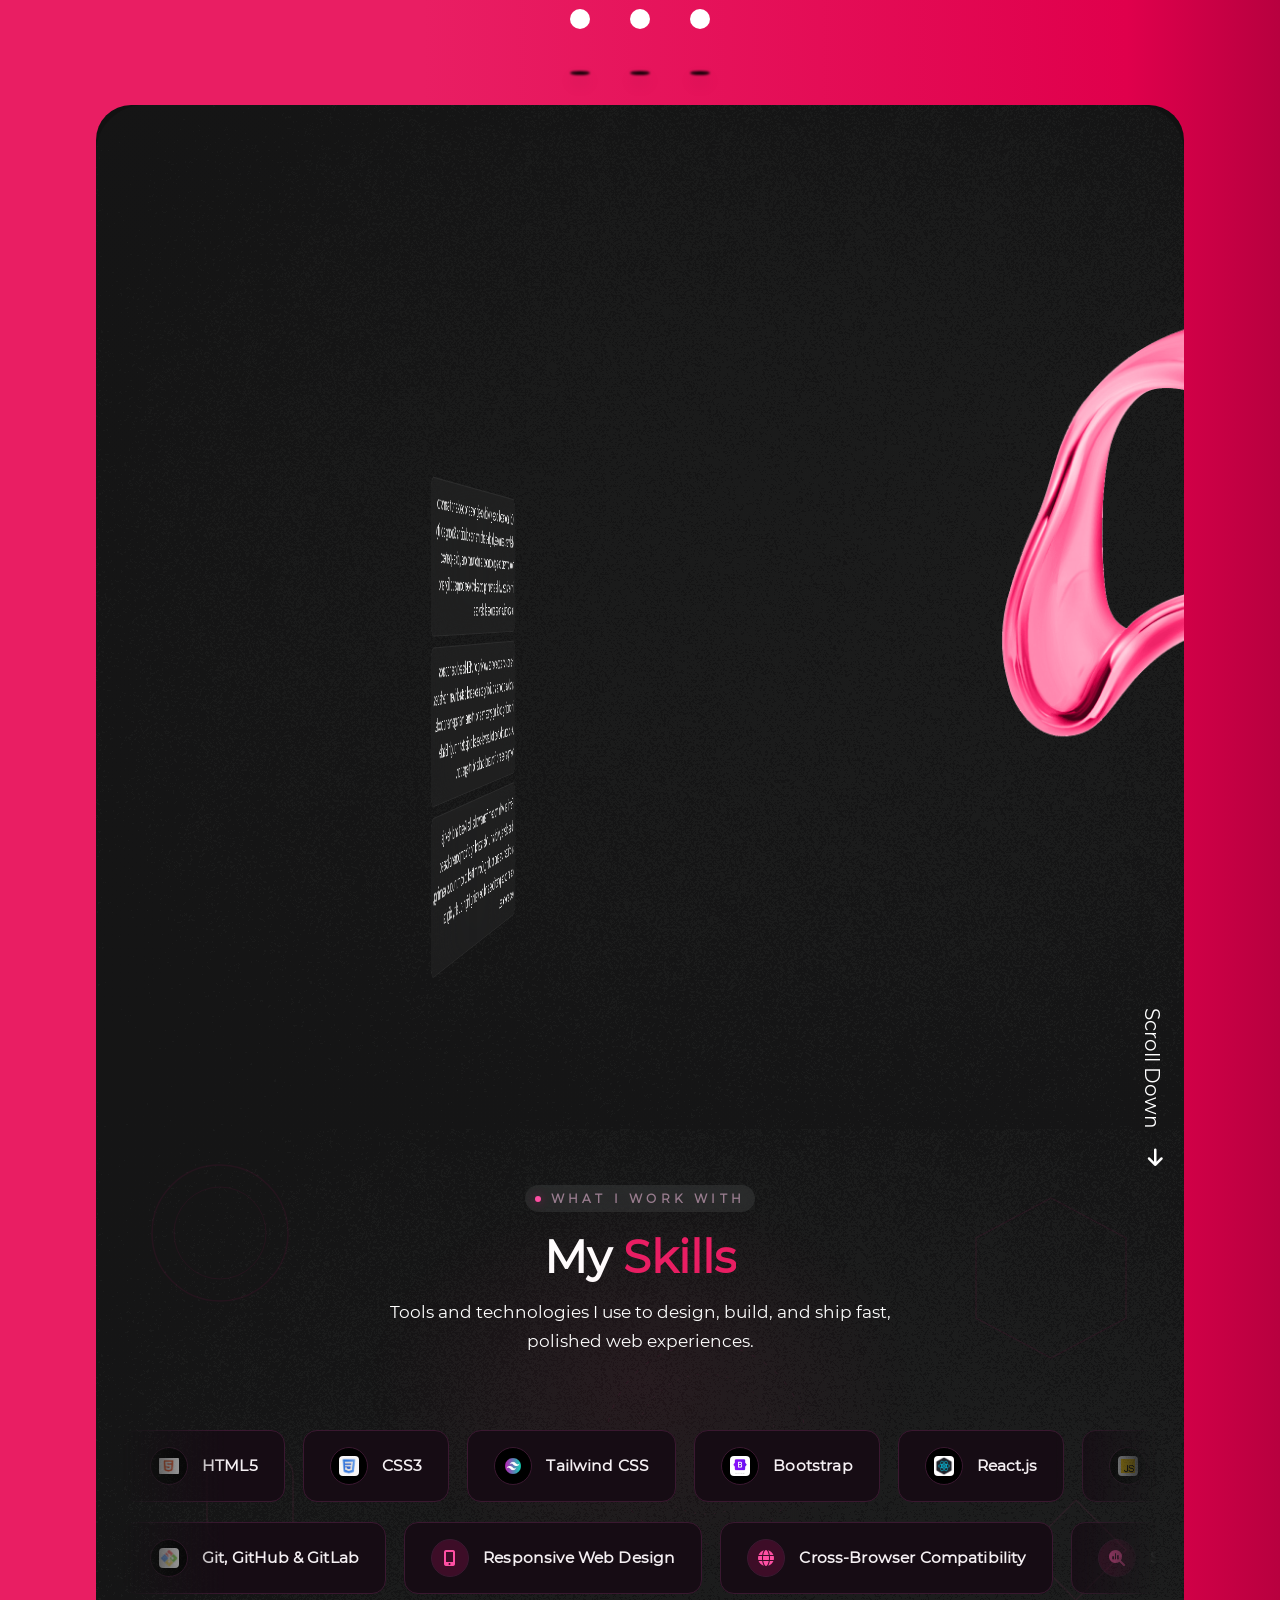
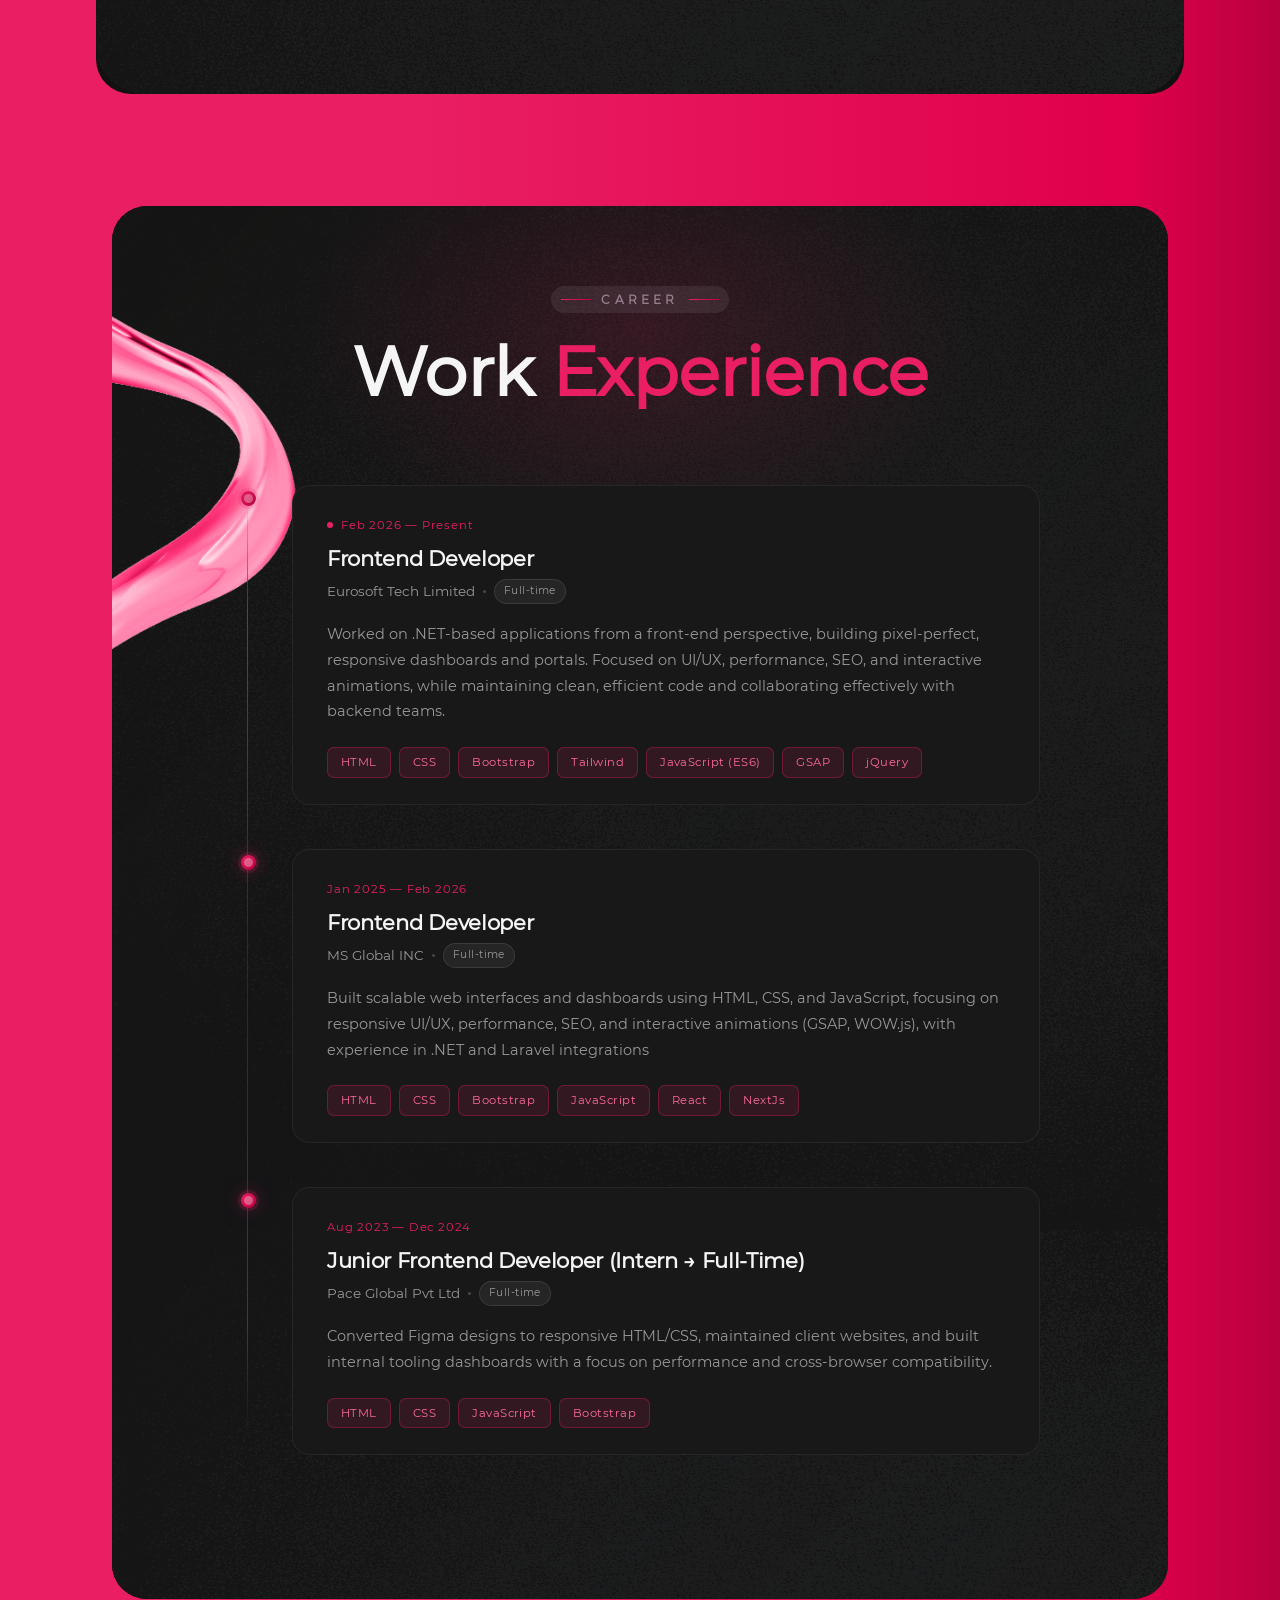
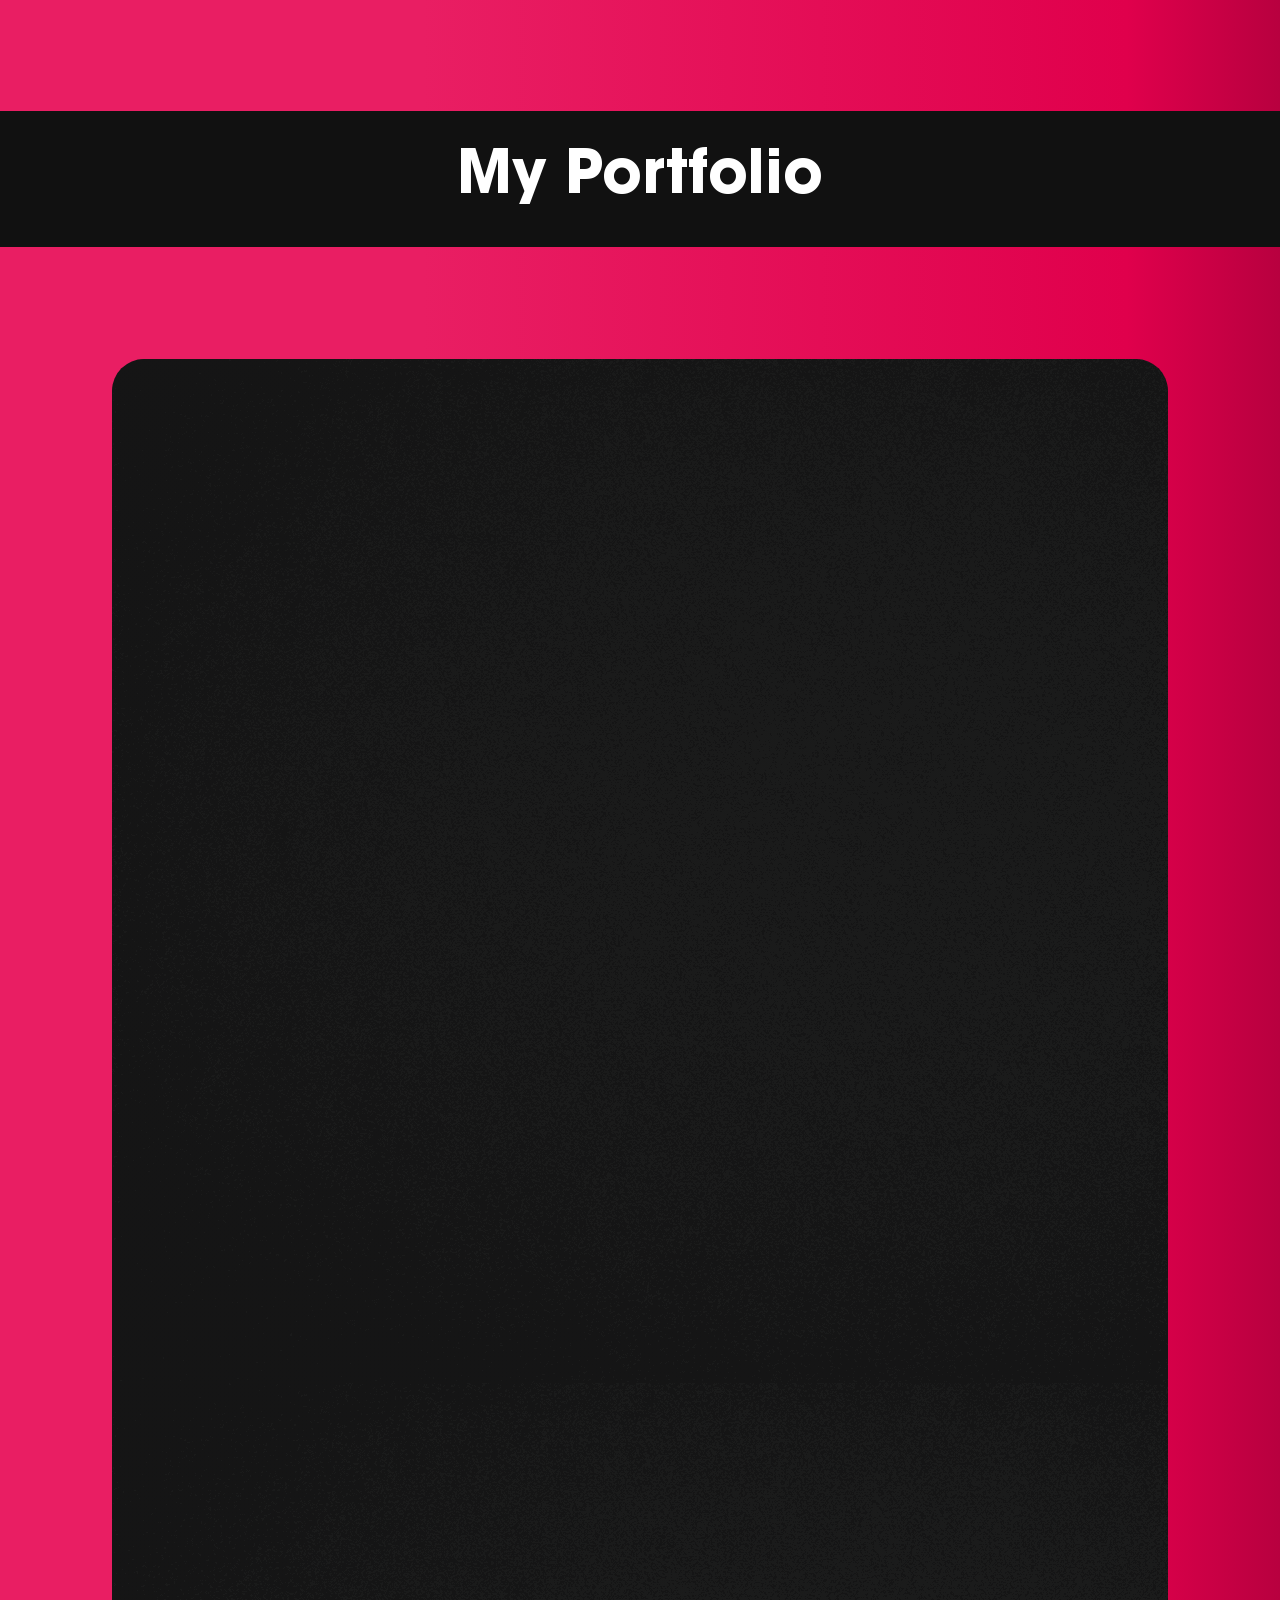
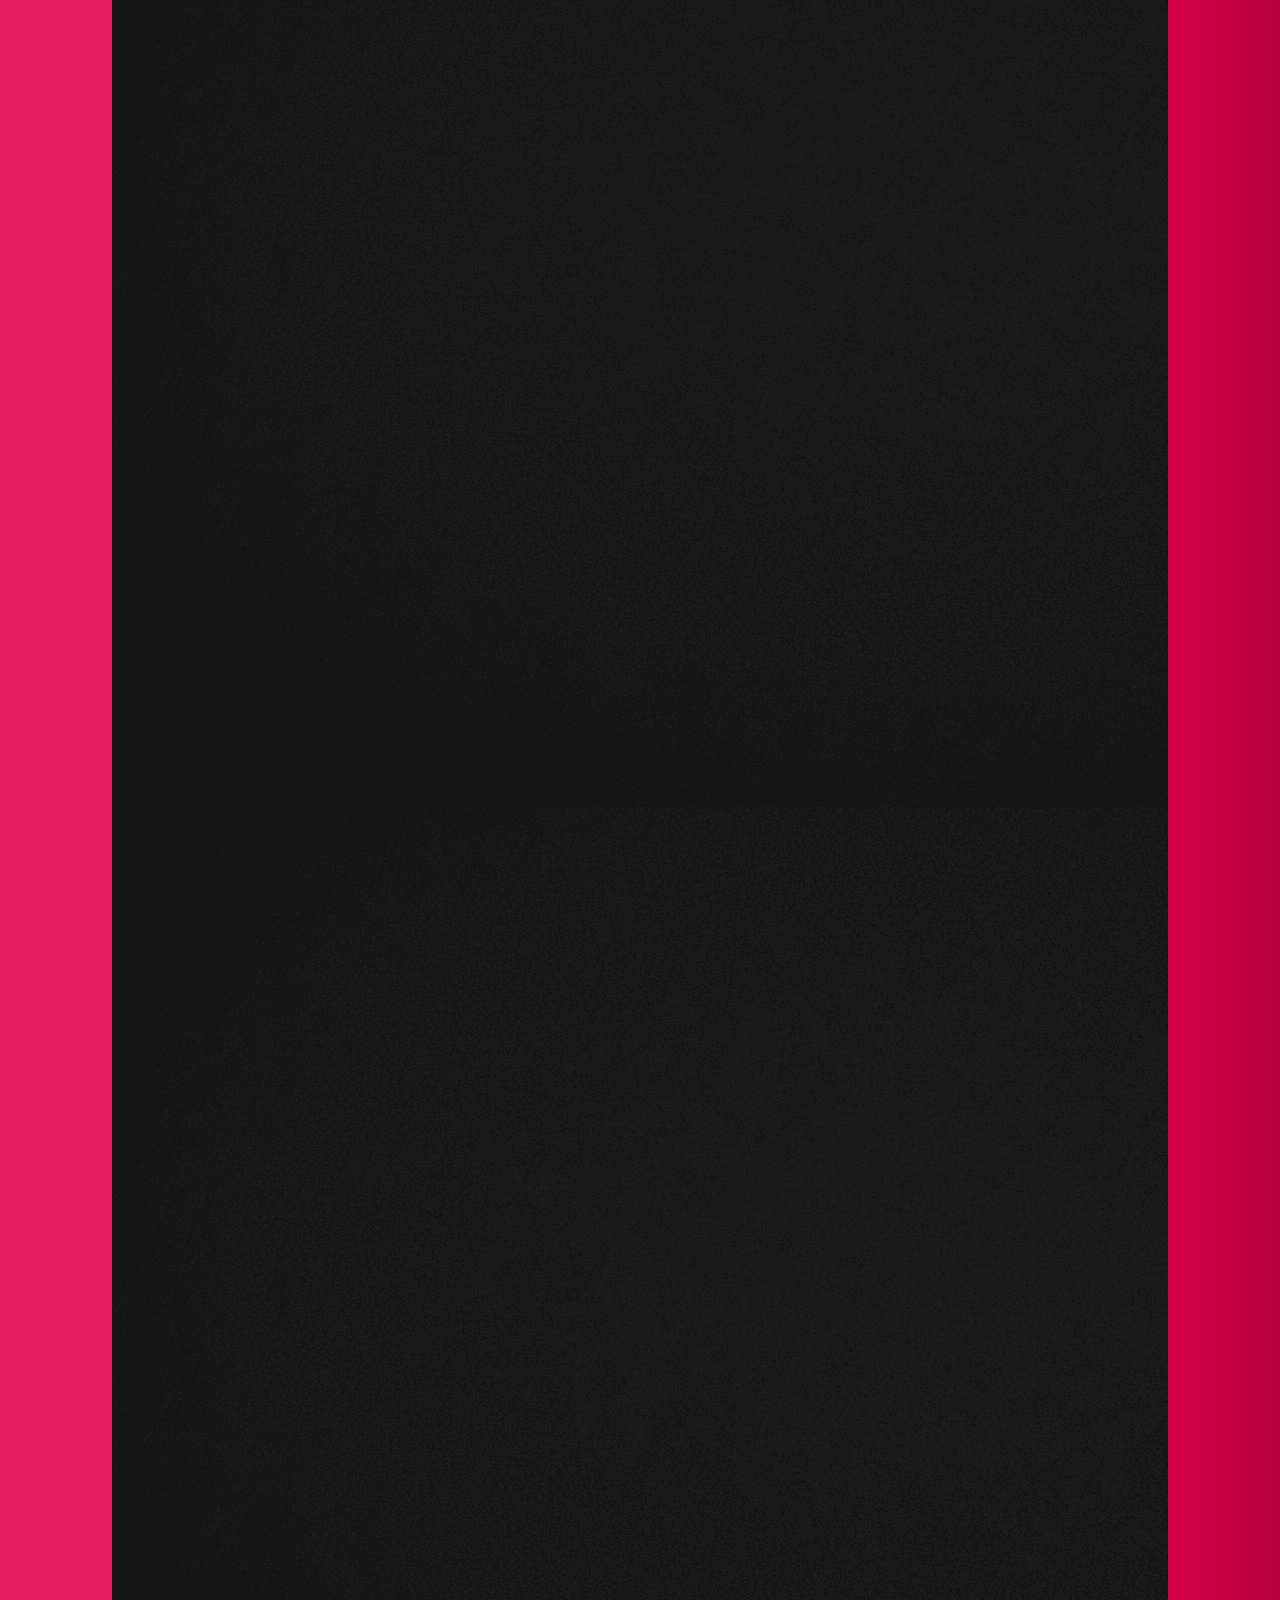
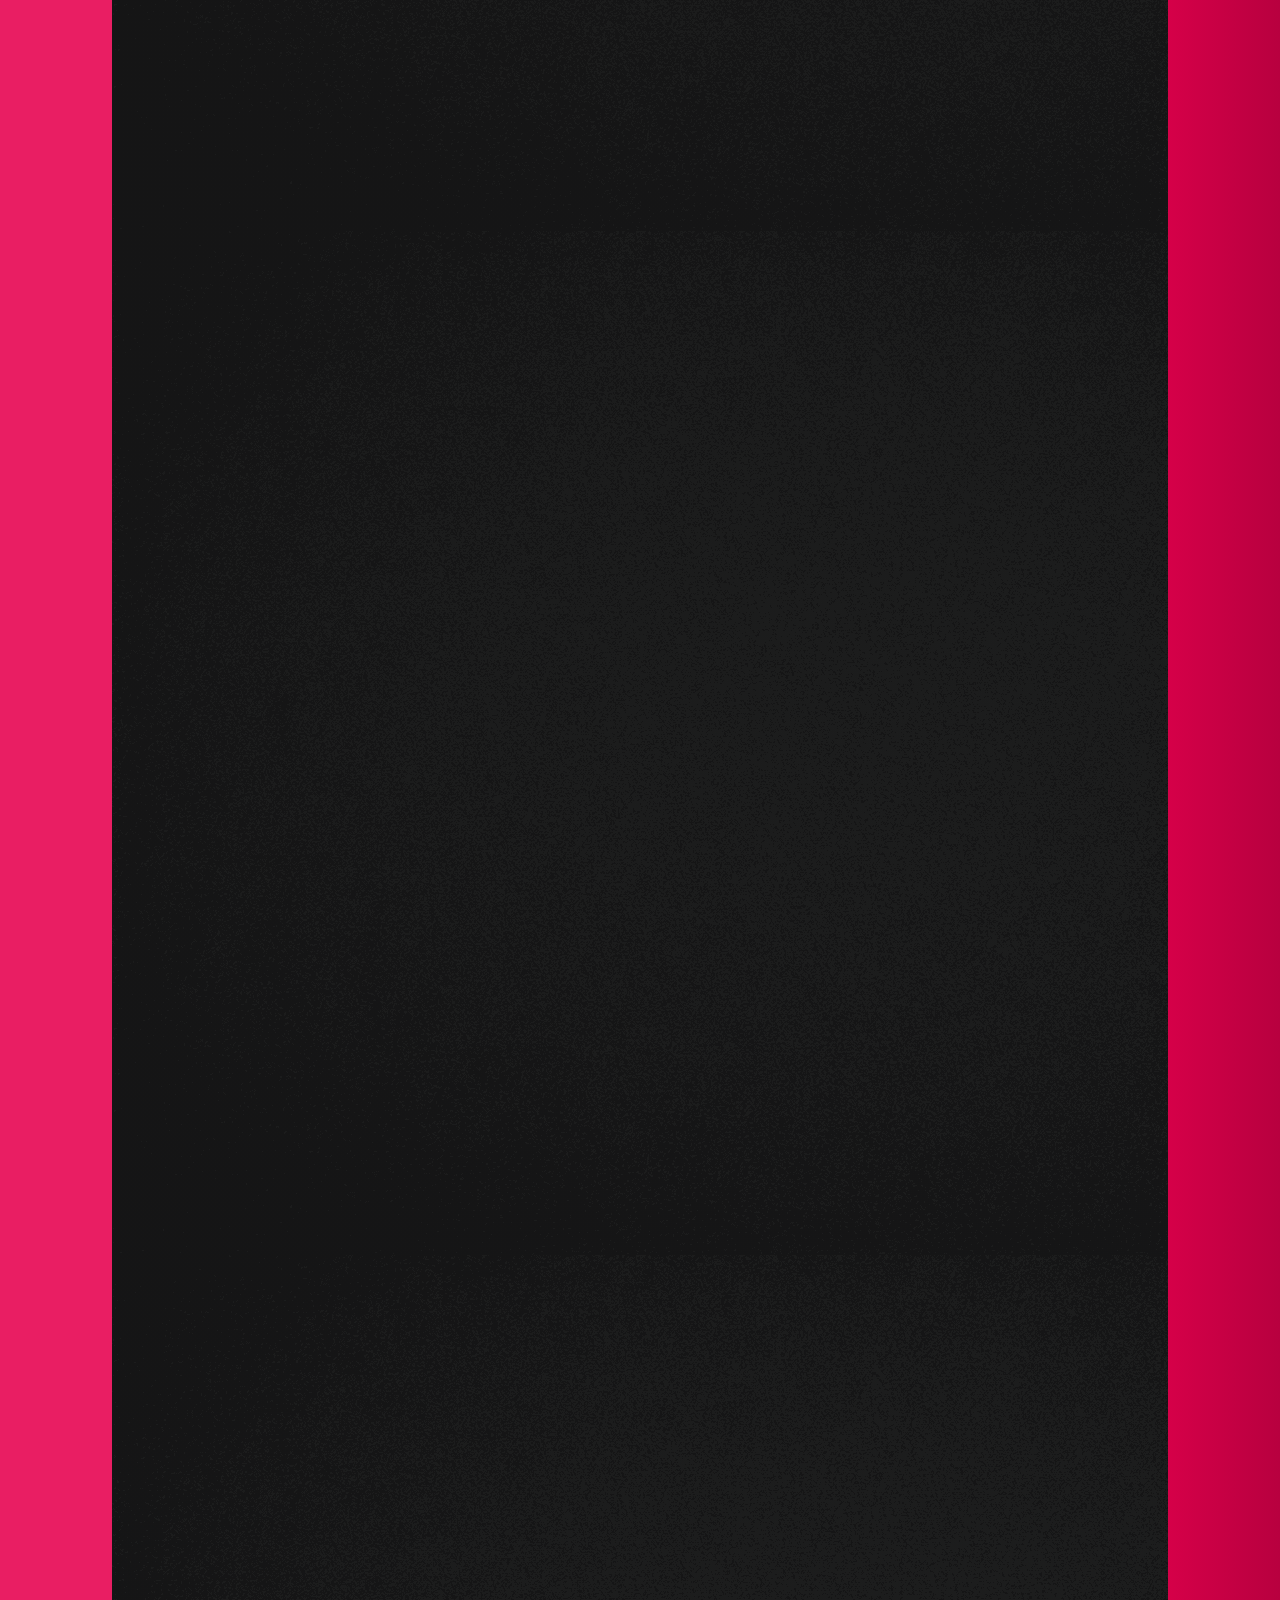
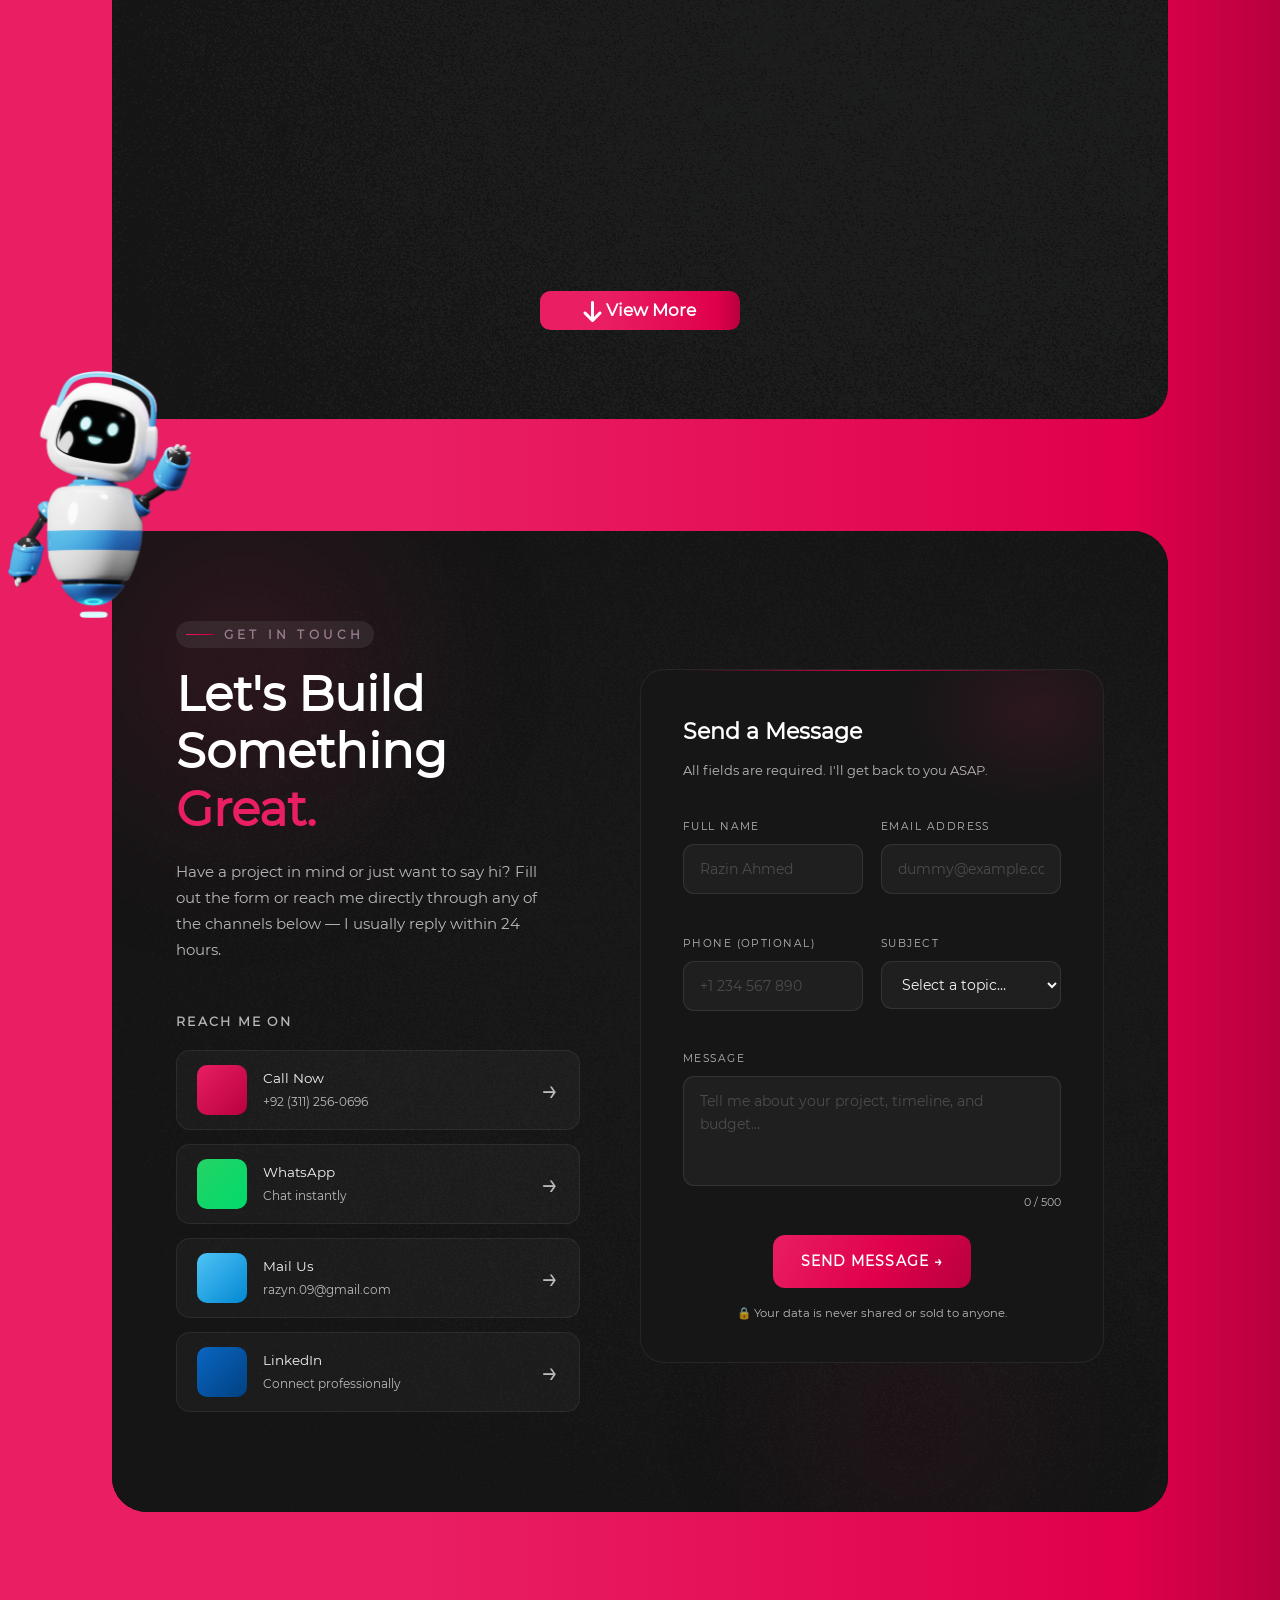
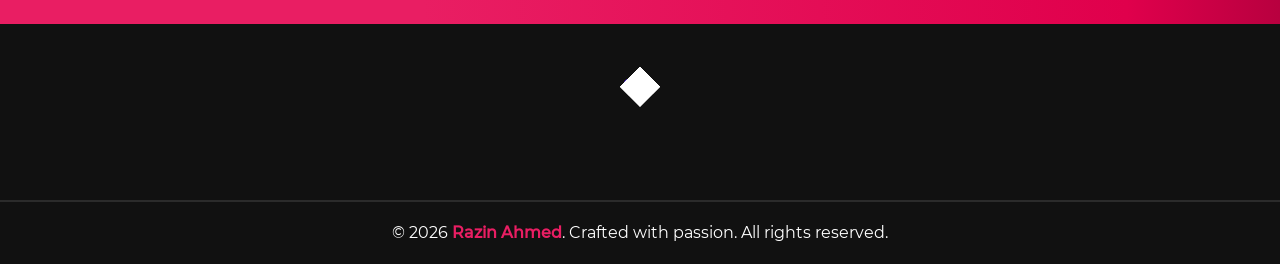
==== commit d51c521d: "add one more project in portfolio section and replace resume" ====
--- a/index.html
+++ b/index.html
@@ -427,7 +427,7 @@
                       </ul>
                       <div class="d-flex py-3">
                         <div>
-                          <a href="/pdf/razynResume.pdf" target="_blank">
+                          <a href="/pdf/RazinResume.pdf" target="_blank">
                             <button class="btn un_width">
                               <i class="fa-solid fa-file-pdf"></i> Resume
                             </button>
@@ -676,12 +676,12 @@
 
                 <div class="container py-5 position-relative">
                   <nav data-aos="flip-up" data-aos-duration="1000">
-                    <div class="nav nav-tabs" id="nav-tab" role="tablist">
+                    <div class="nav nav-tabs d-none" id="nav-tab" role="tablist">
                       <button class="nav-link active" id="nav-home-tab" data-bs-toggle="tab" data-bs-target="#nav-home"
                         type="button" role="tab" aria-controls="nav-home" aria-selected="true">
                         All
                       </button>
-                      <button class="nav-link" id="nav-profile-tab" data-bs-toggle="tab" data-bs-target="#nav-profile"
+                      <!-- <button class="nav-link" id="nav-profile-tab" data-bs-toggle="tab" data-bs-target="#nav-profile"
                         type="button" role="tab" aria-controls="nav-profile" aria-selected="false">
                         Brands
                       </button>
@@ -692,7 +692,7 @@
                       <button class="nav-link" id="nav-ebook-tab" data-bs-toggle="tab" data-bs-target="#nav-ebook"
                         type="button" role="tab" aria-controls="nav-ebook" aria-selected="false">
                         Ebook
-                      </button>
+                      </button> -->
                     </div>
                   </nav>
                   <div class="tab-content" id="nav-tabContent">
@@ -806,7 +806,7 @@
                                         June 2026 – June 2026
                                       </p>
                                       <p>
-                                        Explore a curated collection of my best work....
+                                        This website is Under Development
                                       </p>
                                     </div>
                                   </div>
--- a/css/style.css
+++ b/css/style.css
@@ -2273,7 +2273,7 @@
 }
 
 .sec4_ourwork .tab-content {
-  padding-top: 3rem;
+  /* padding-top: 3rem; */
 }
 
 .view-all {
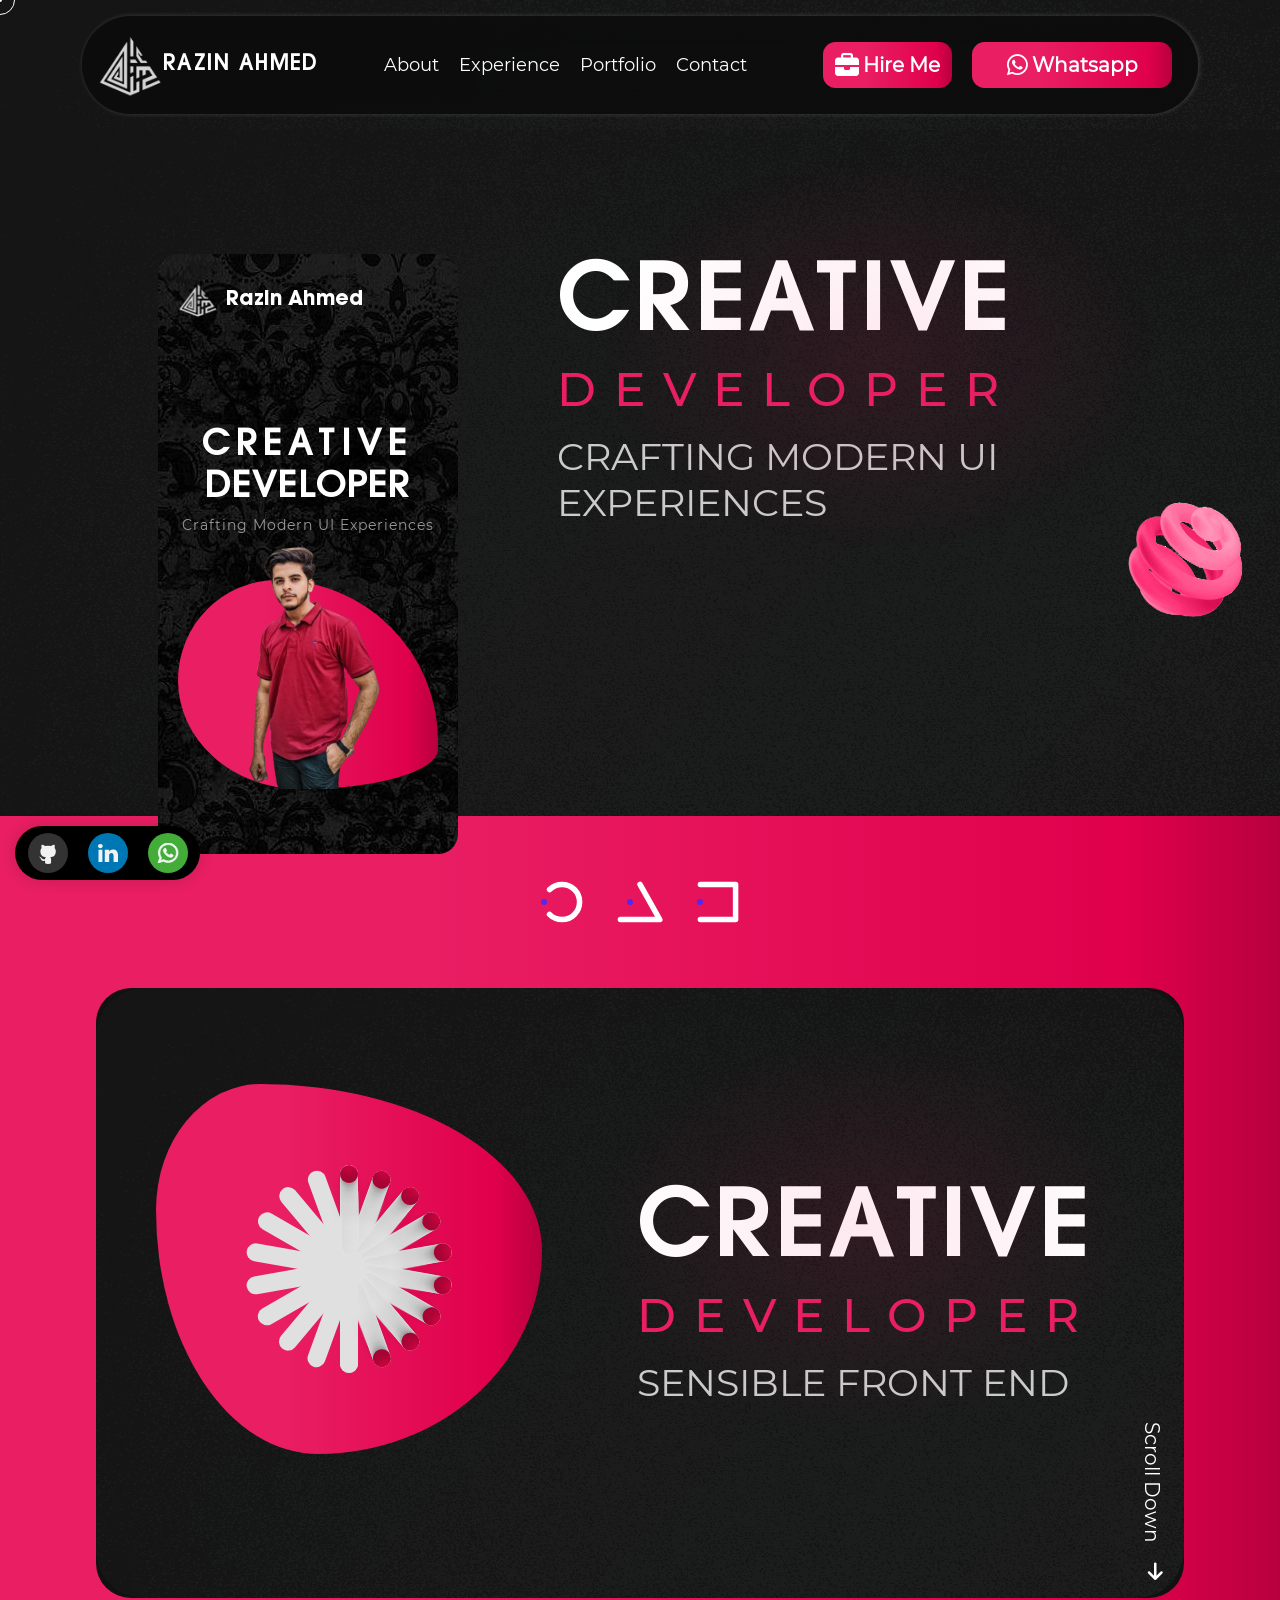
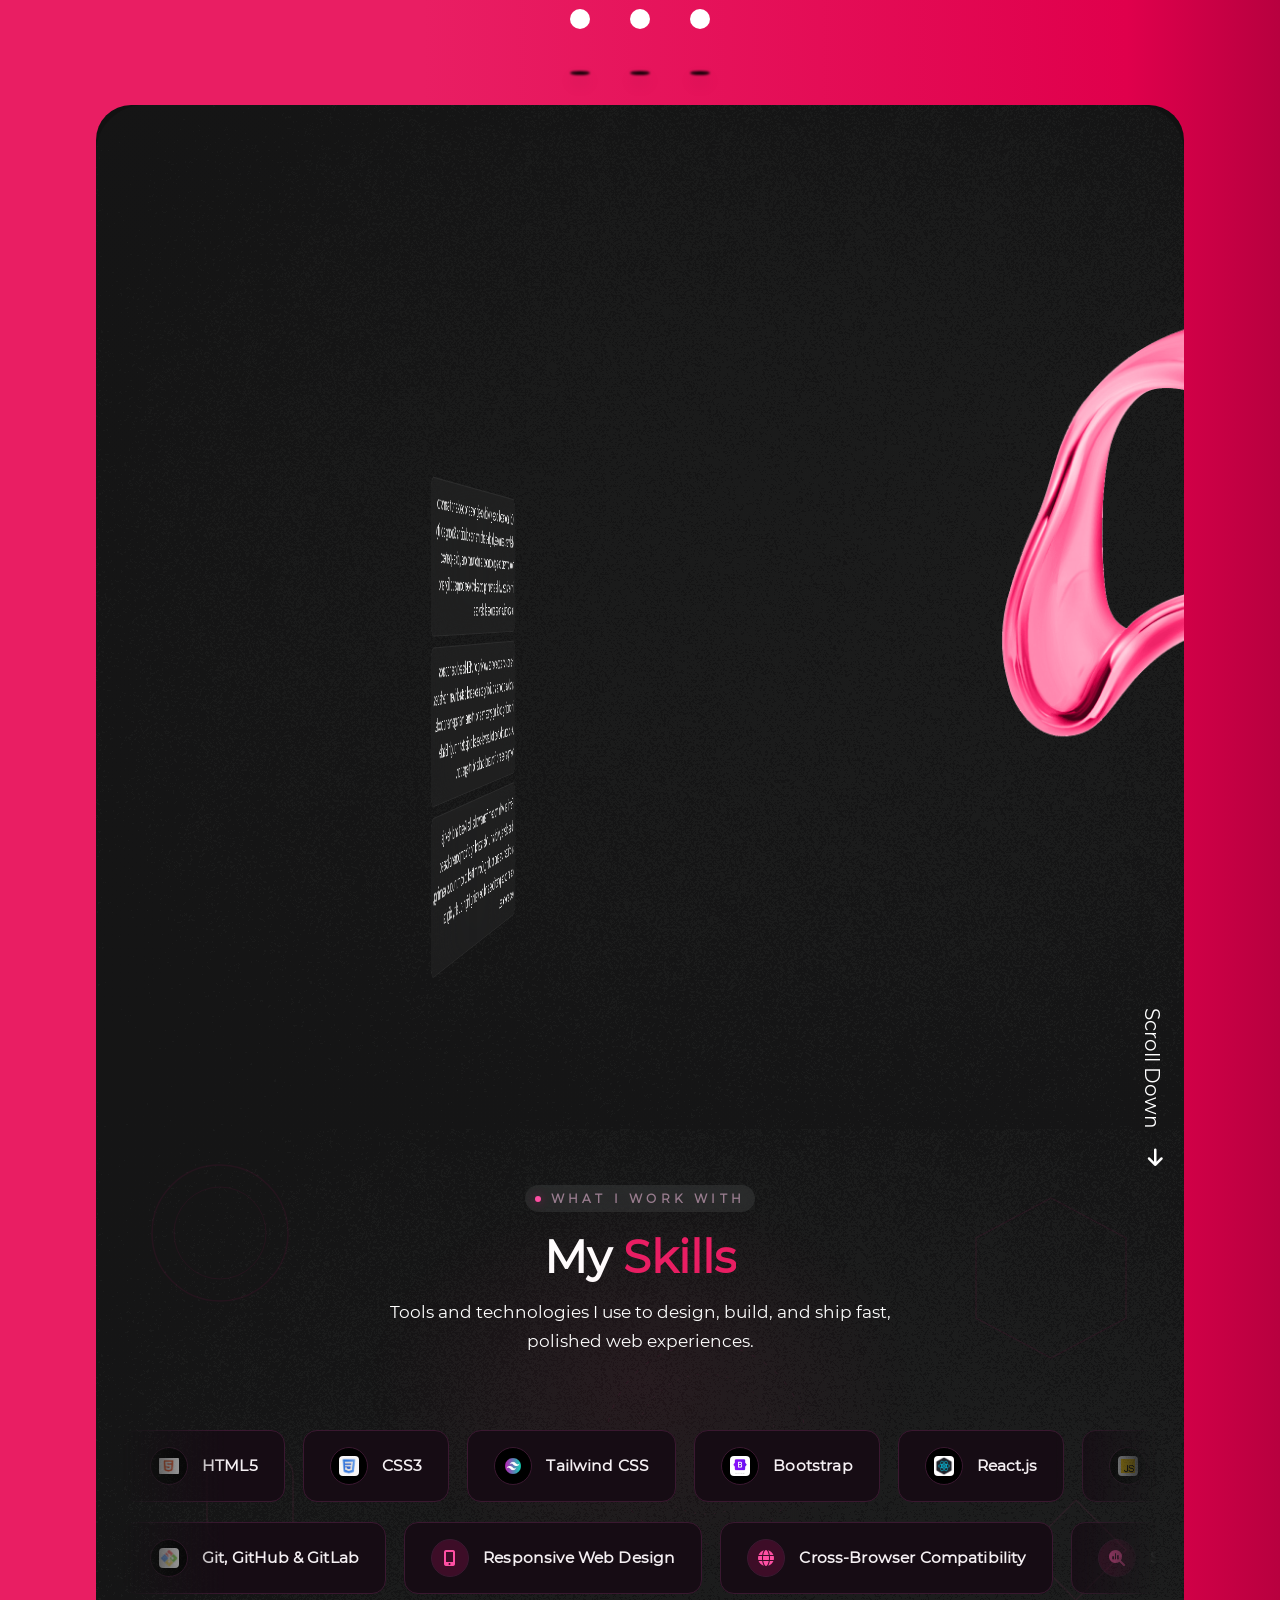
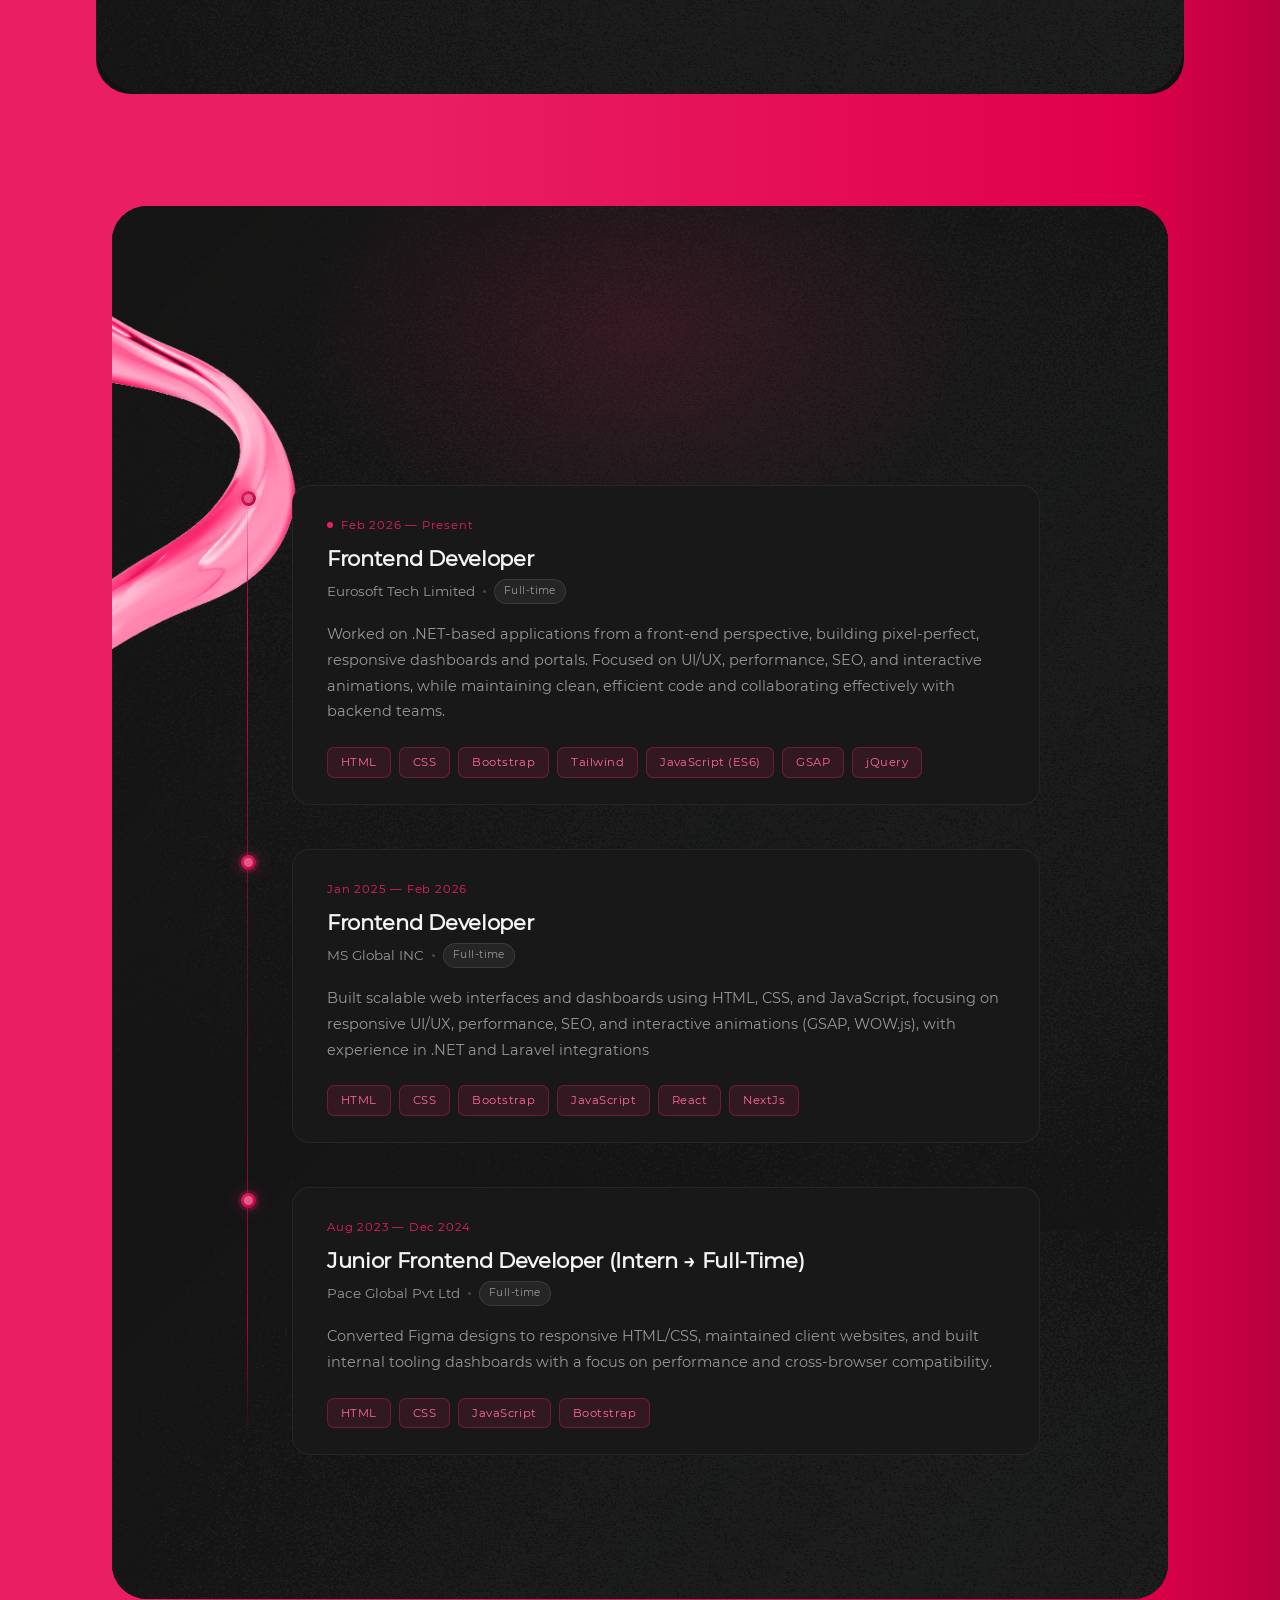
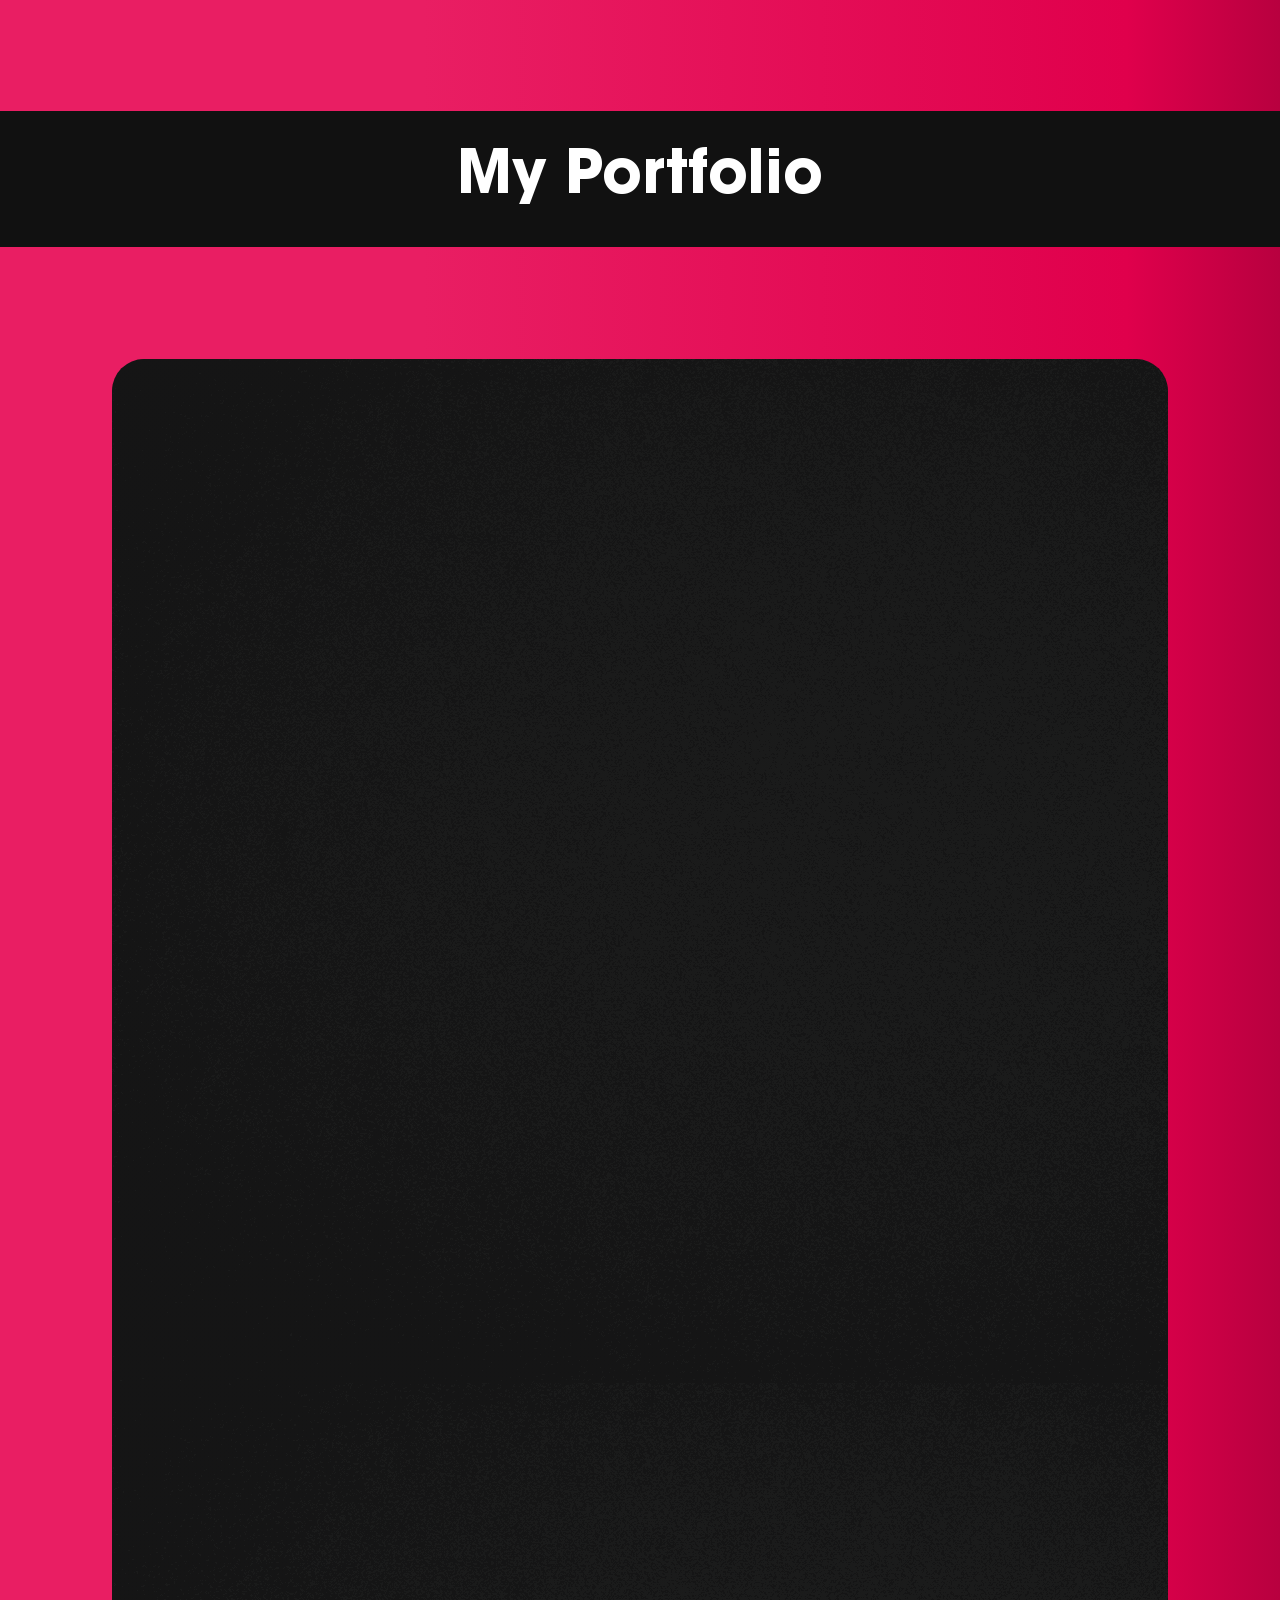
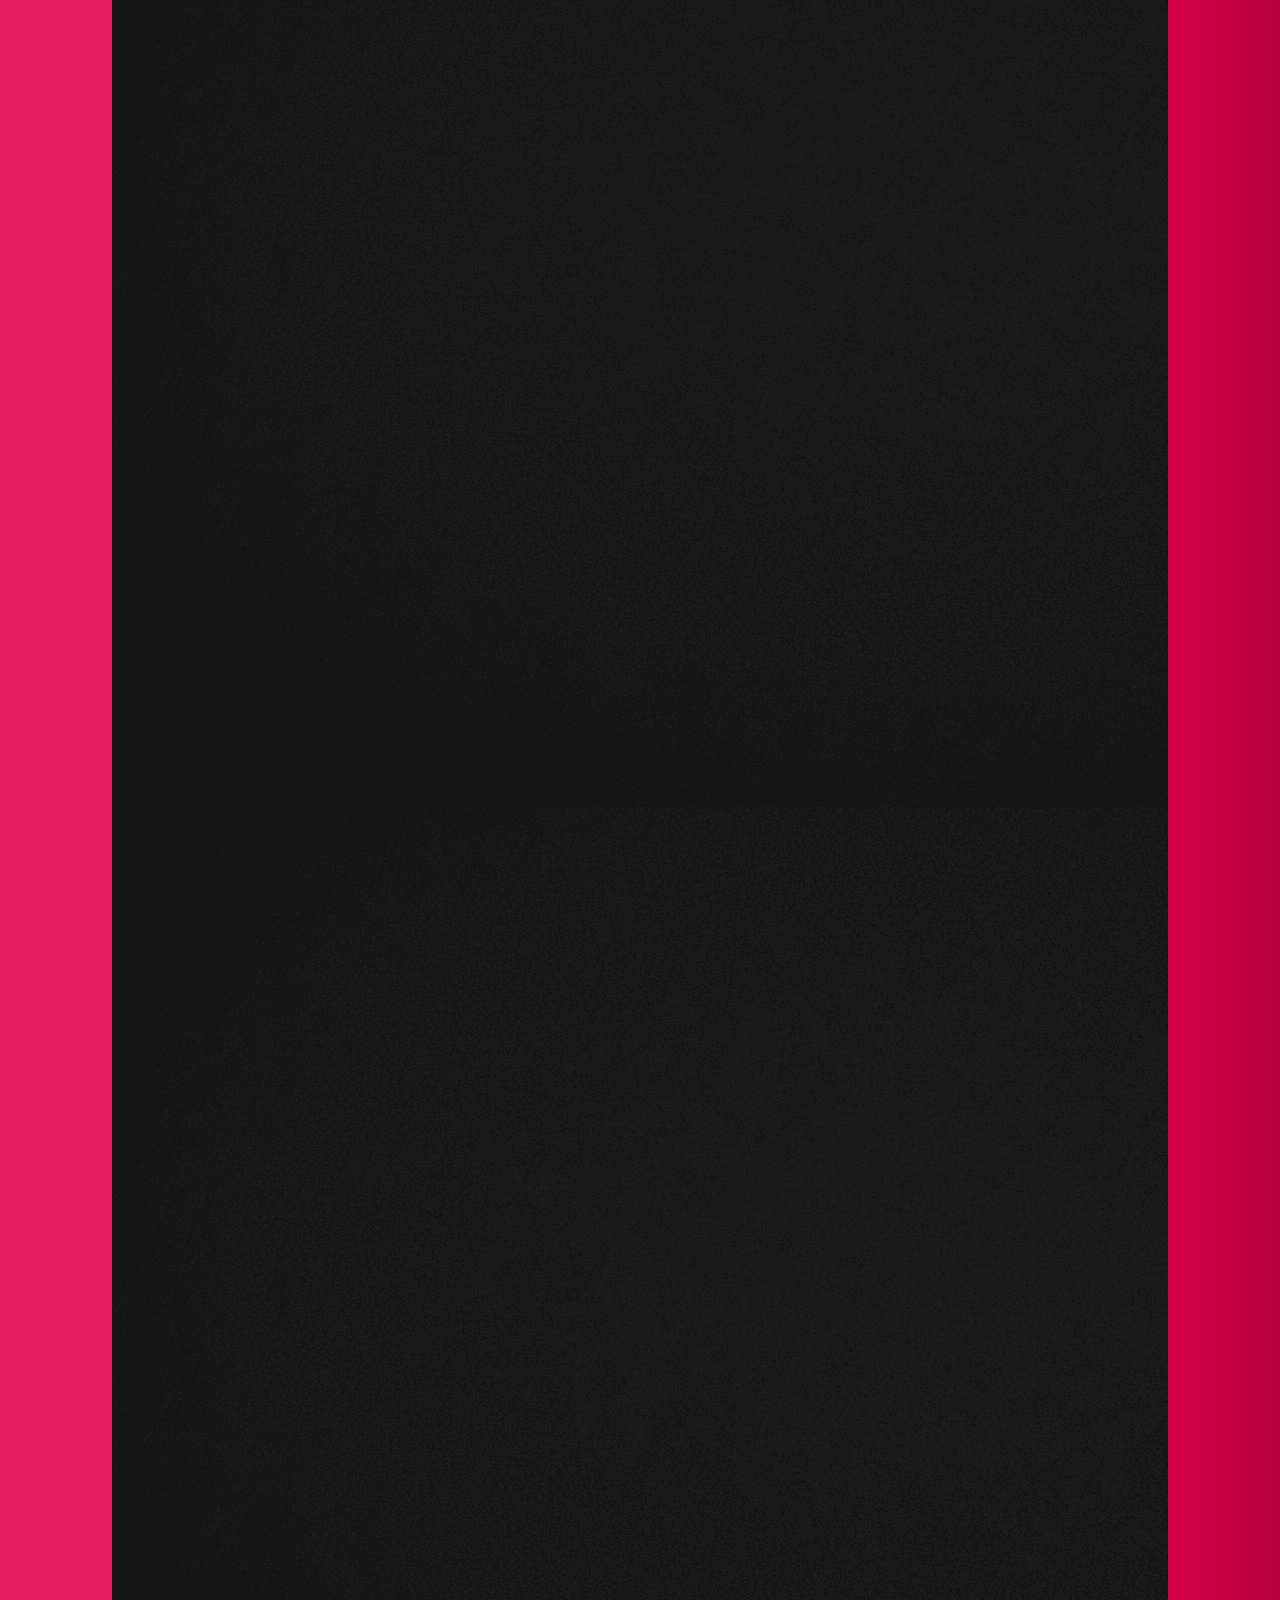
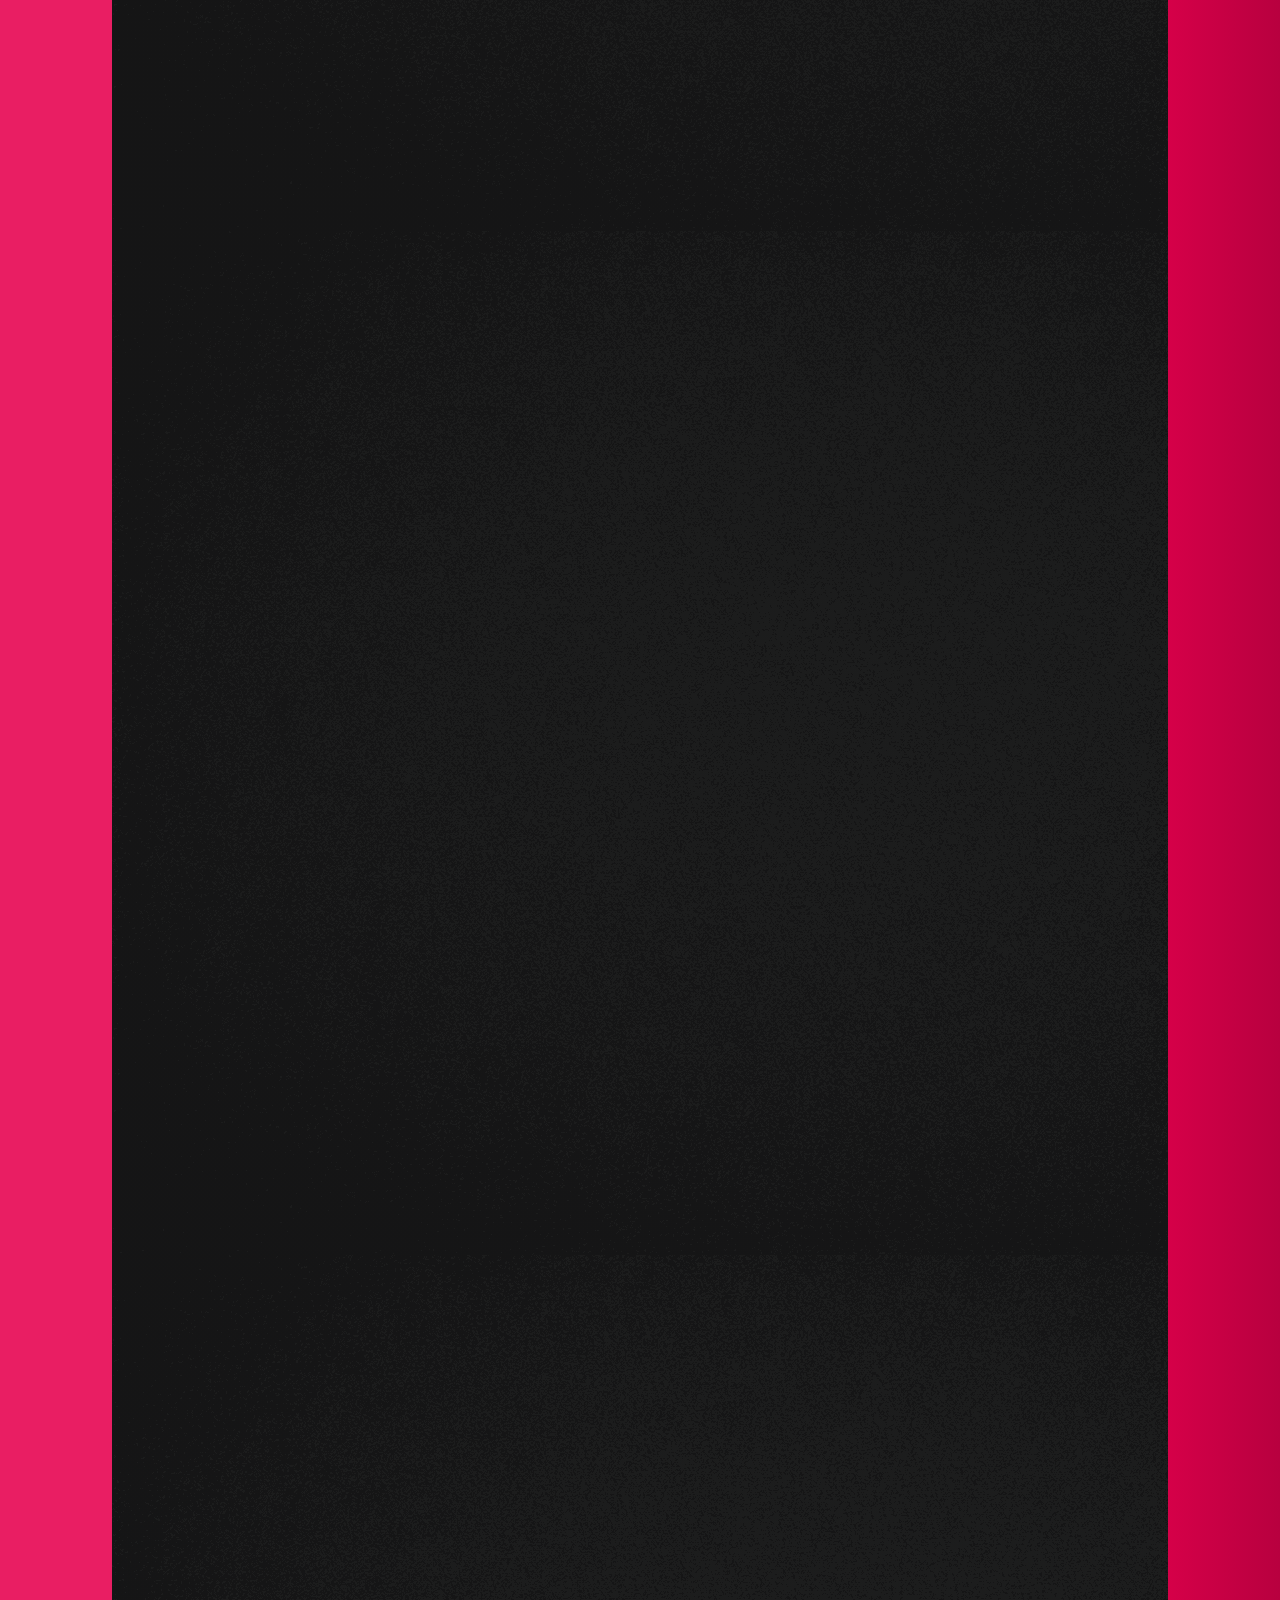
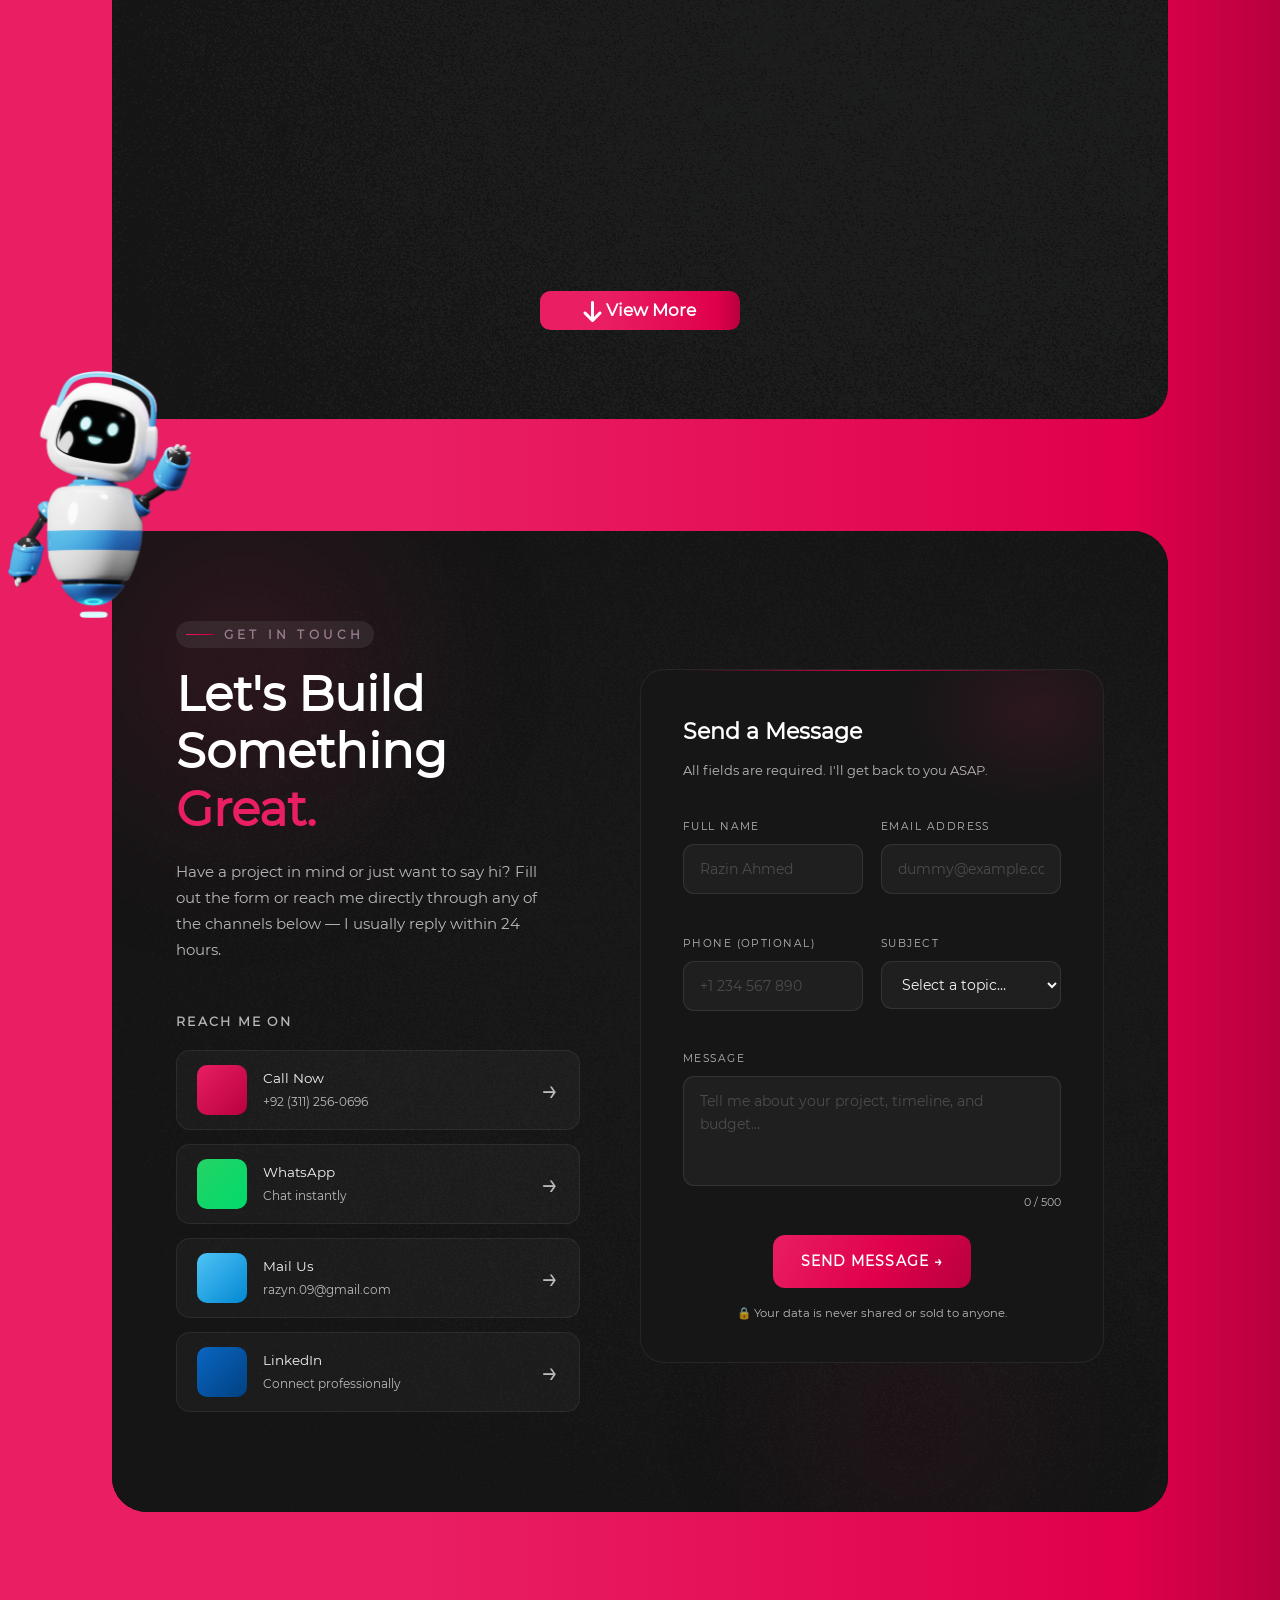
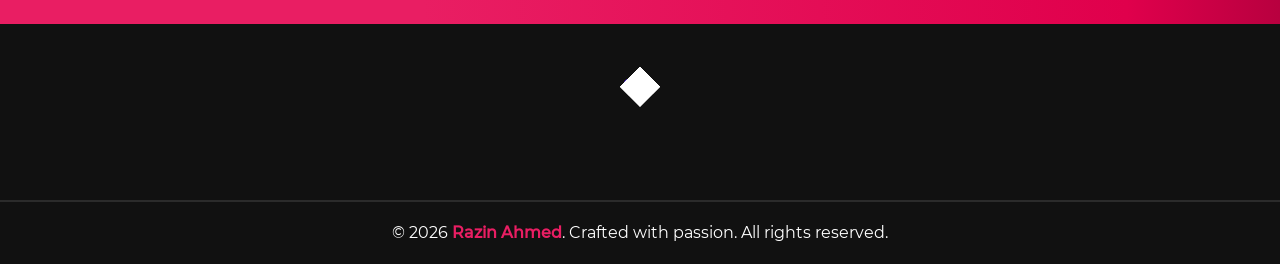
==== commit 9cb47c7e: "some changes" ====
--- a/index.html
+++ b/index.html
@@ -400,7 +400,7 @@
               <div class="row">
                 <div class="col-xxl-8 col-xl-8 col-lg-8 col-md-12" data-aos="flip-left" data-aos-duration="1000">
                   <div class="port_intro pt-3">
-                    <h2 class="text-white">Frontend Developer <span> — <br>3+ Years</span> Experience</h2>
+                    <h2 class="text-white">Frontend Developer <span> — <br>3.5+ Years</span> Experience</h2>
                     <p class="text-white pt-4  w-75">
                       Experienced Frontend and Web Application Developer with a strong background in building
                       responsive, user-centric web applications. Skilled in HTML, CSS, JavaScript, and modern frontend
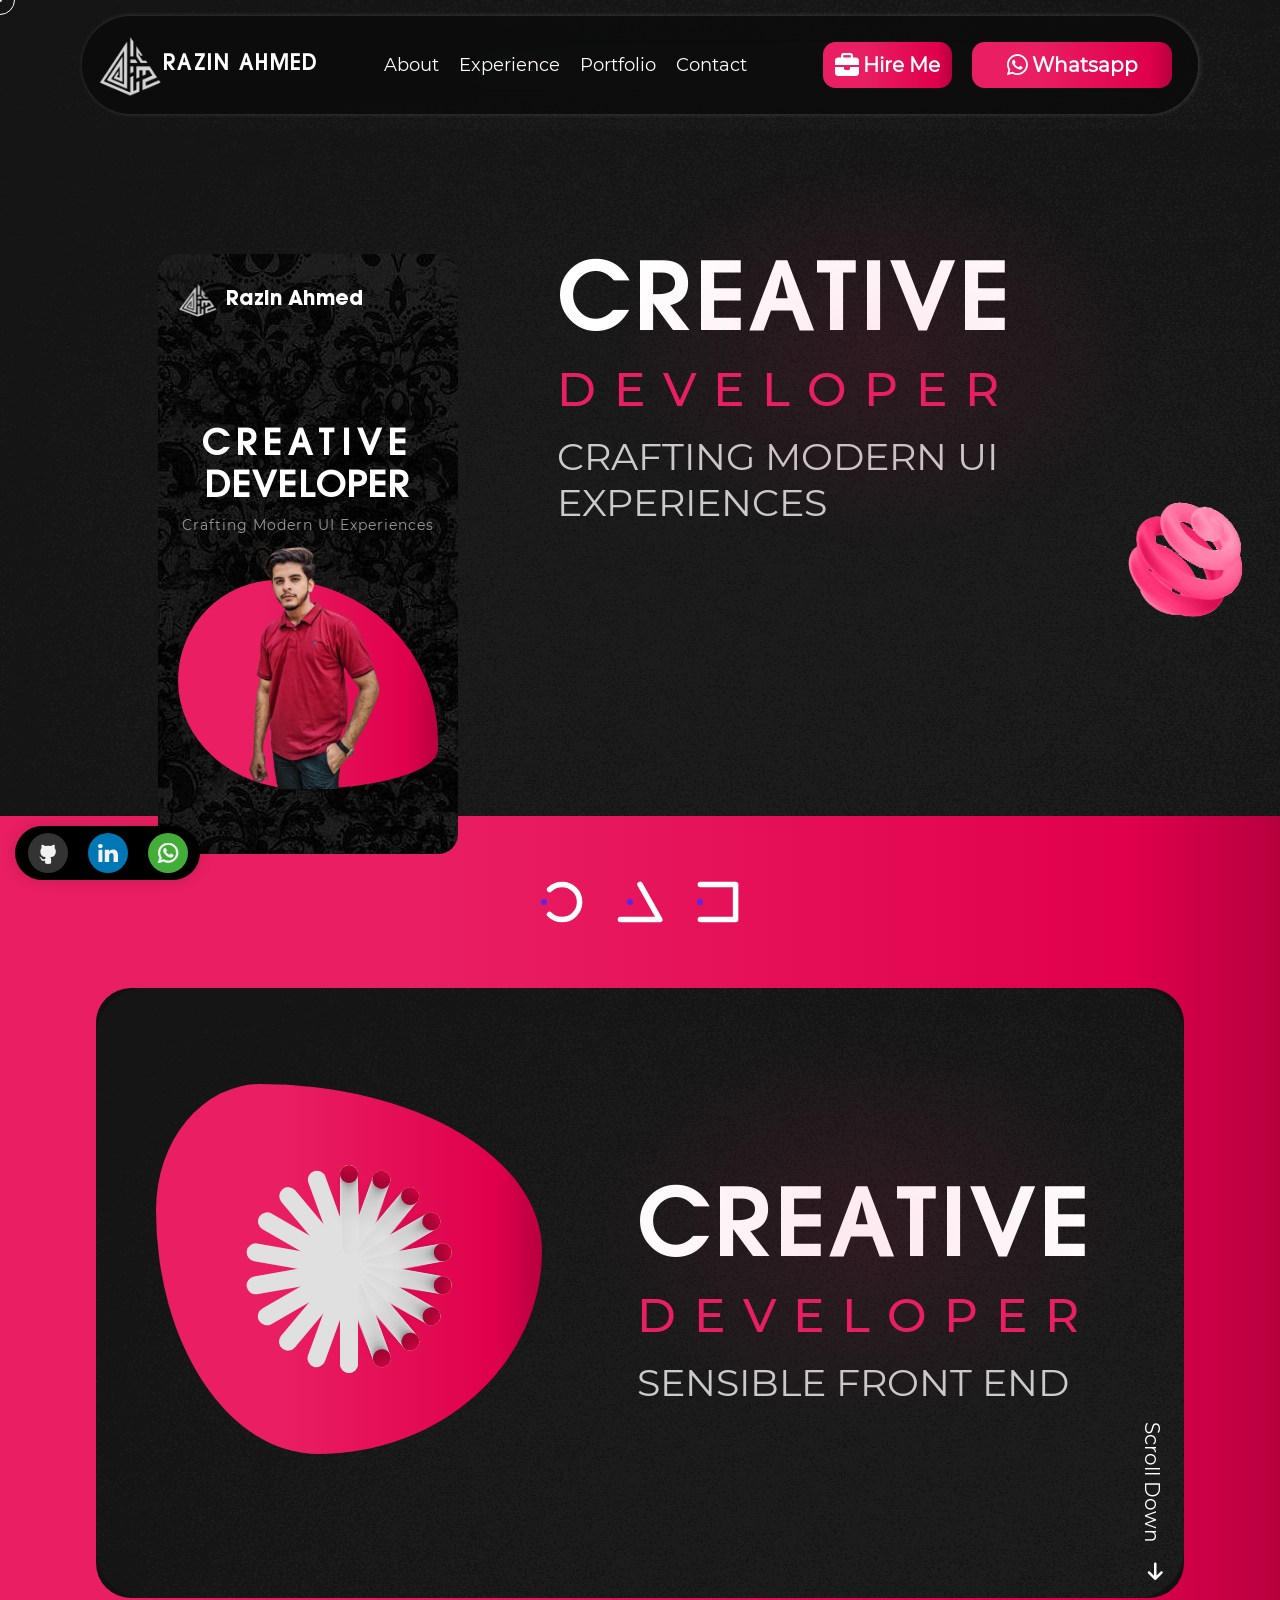
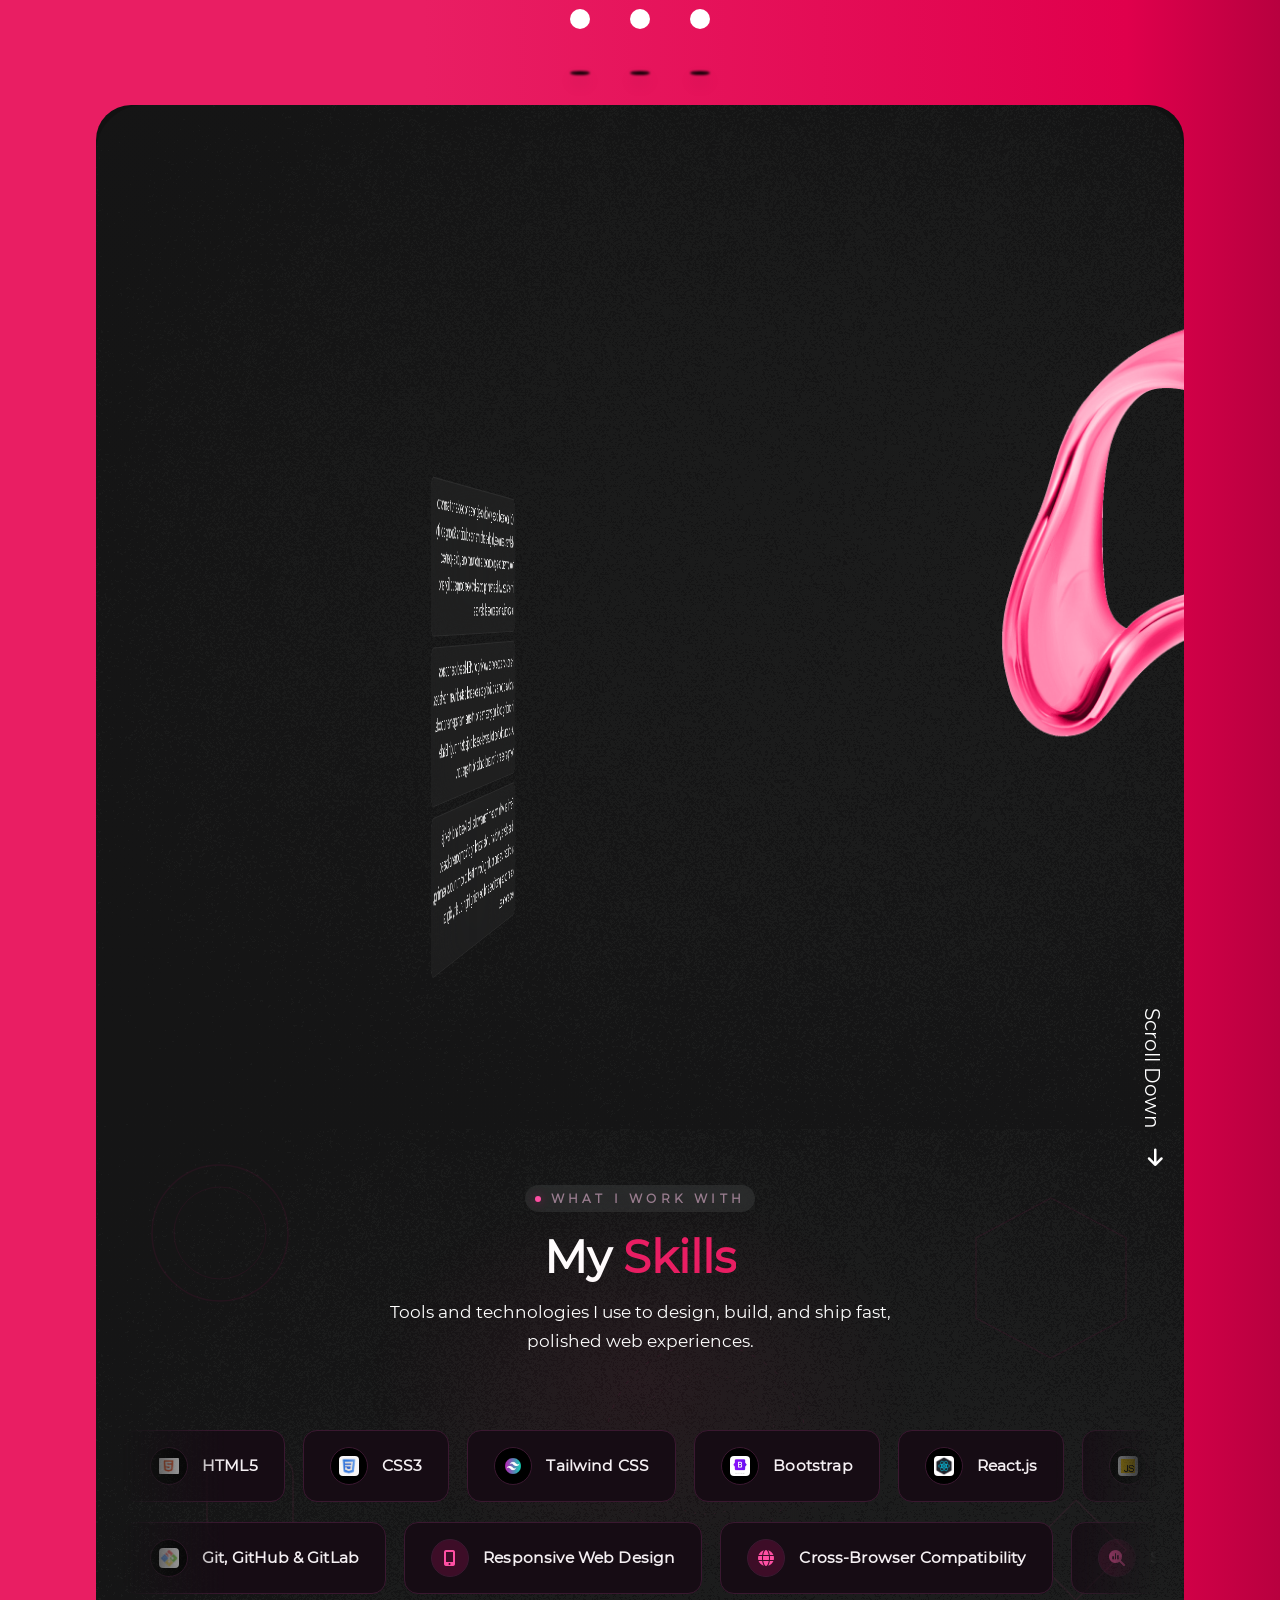
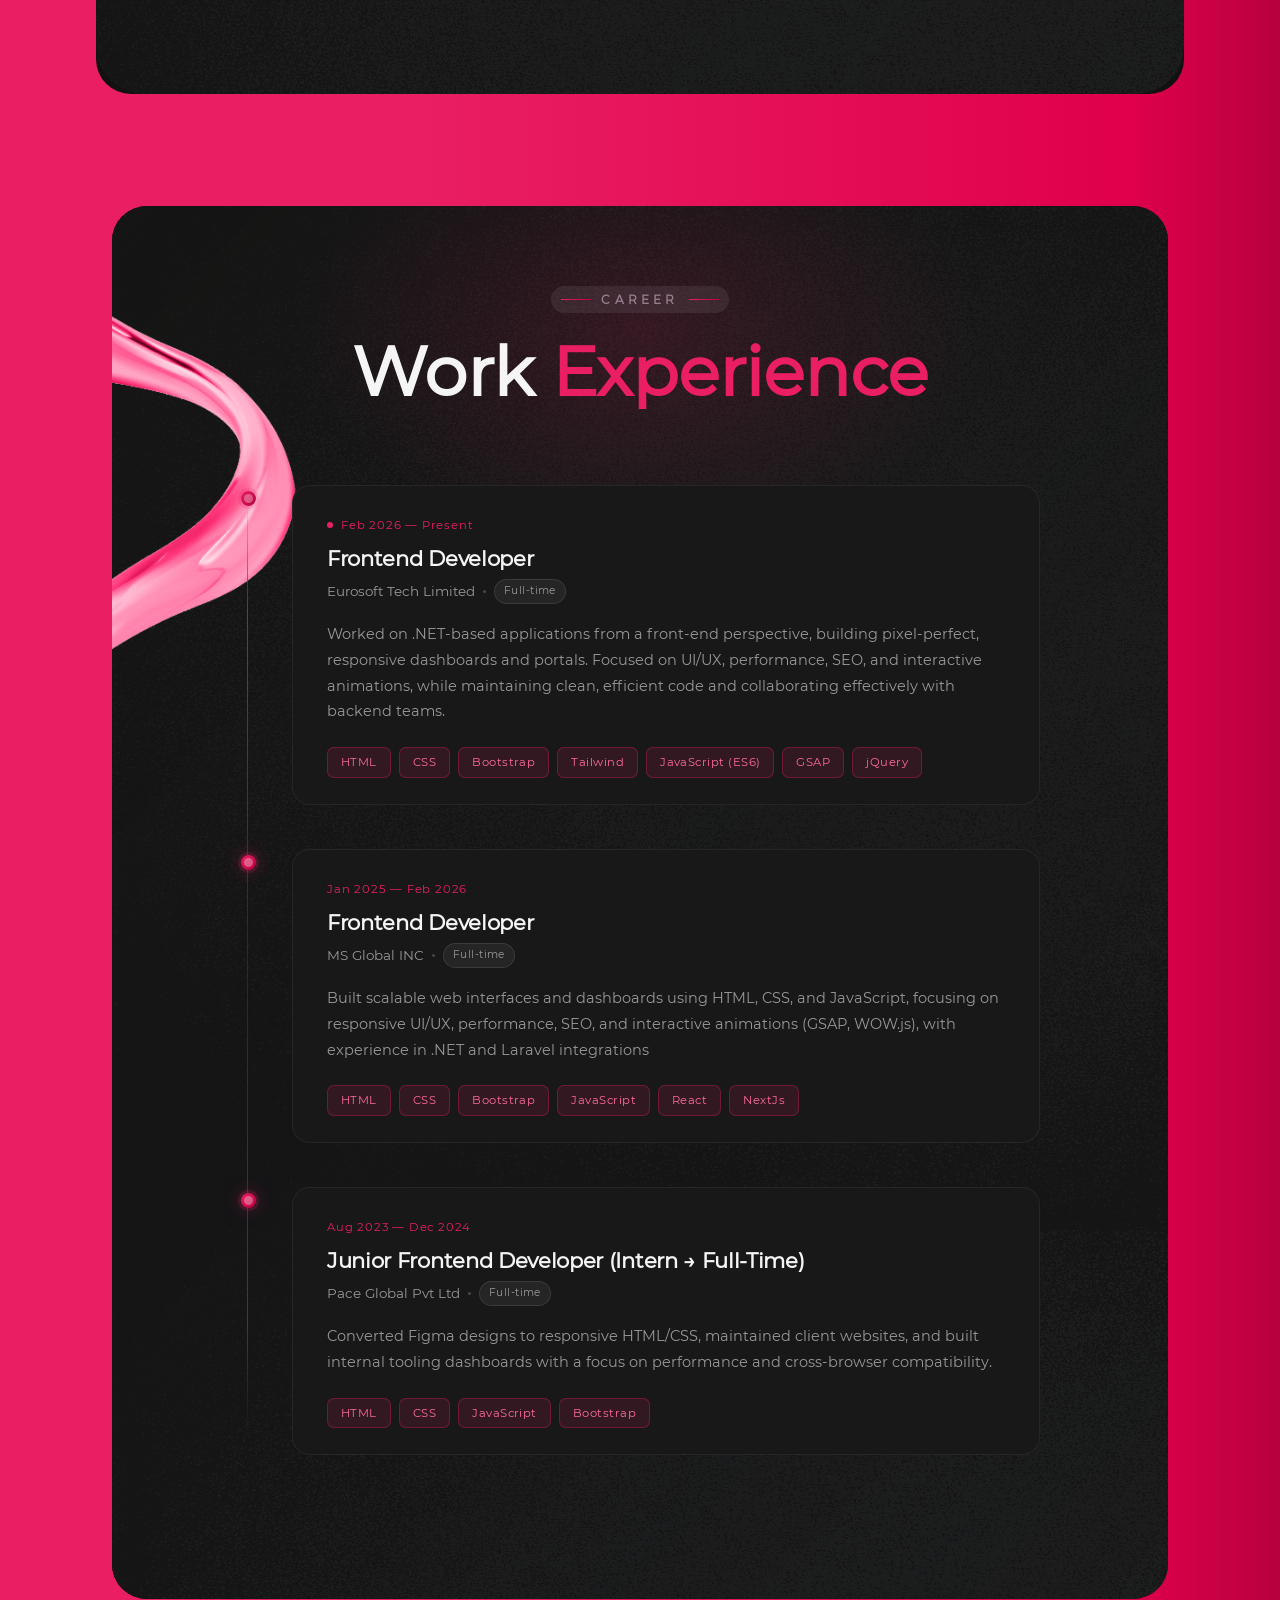
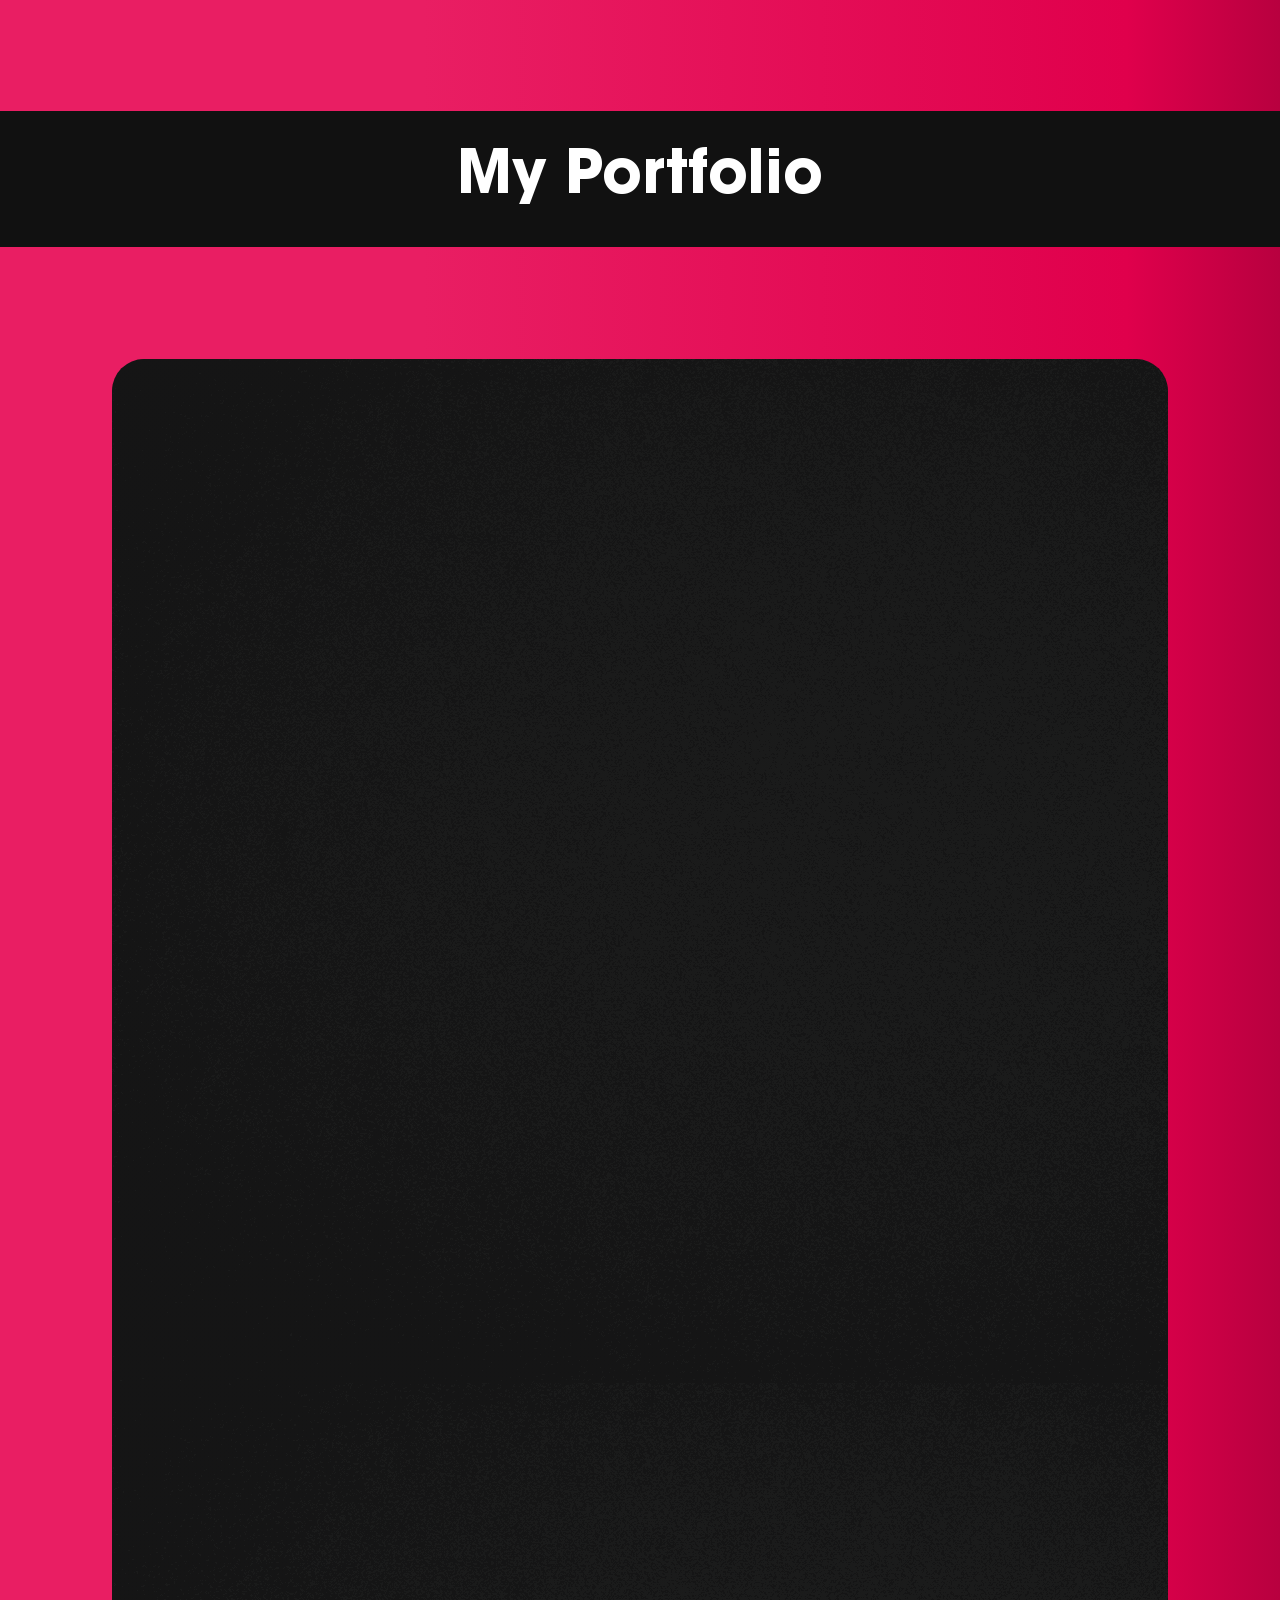
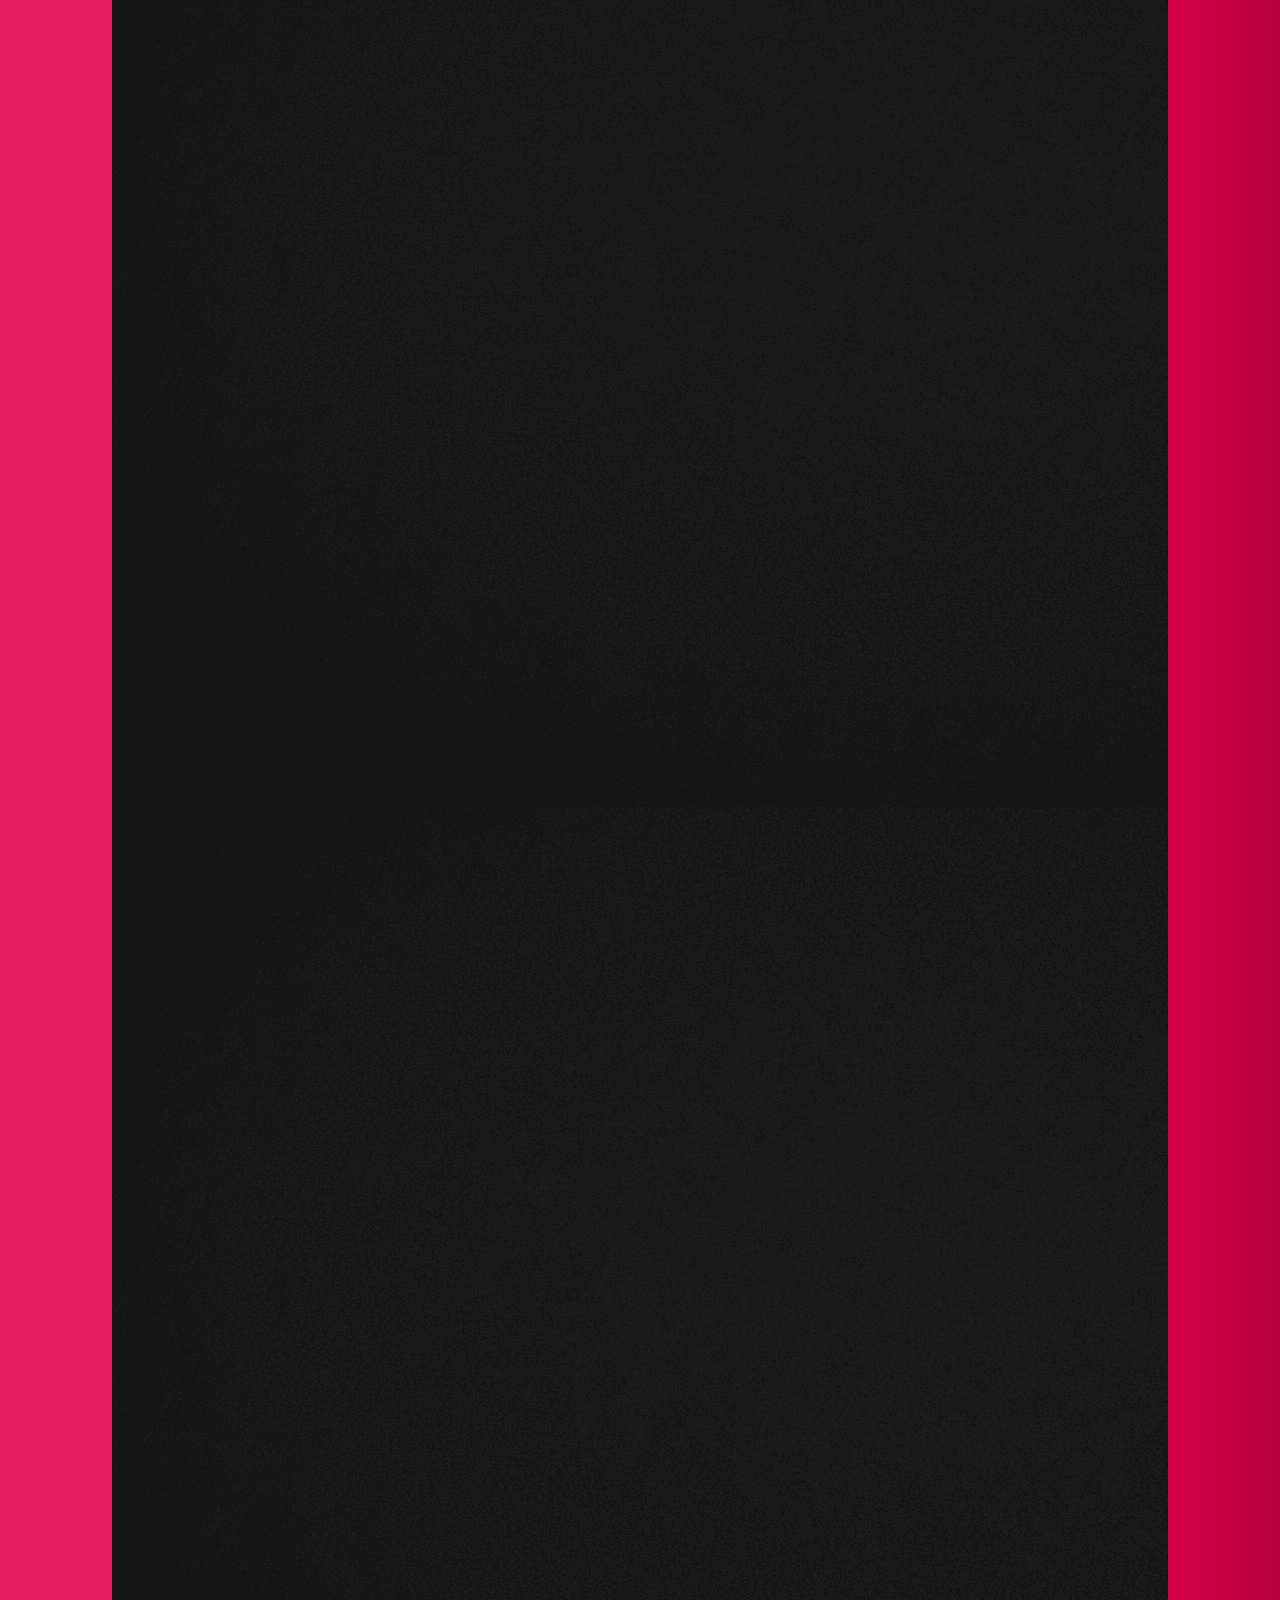
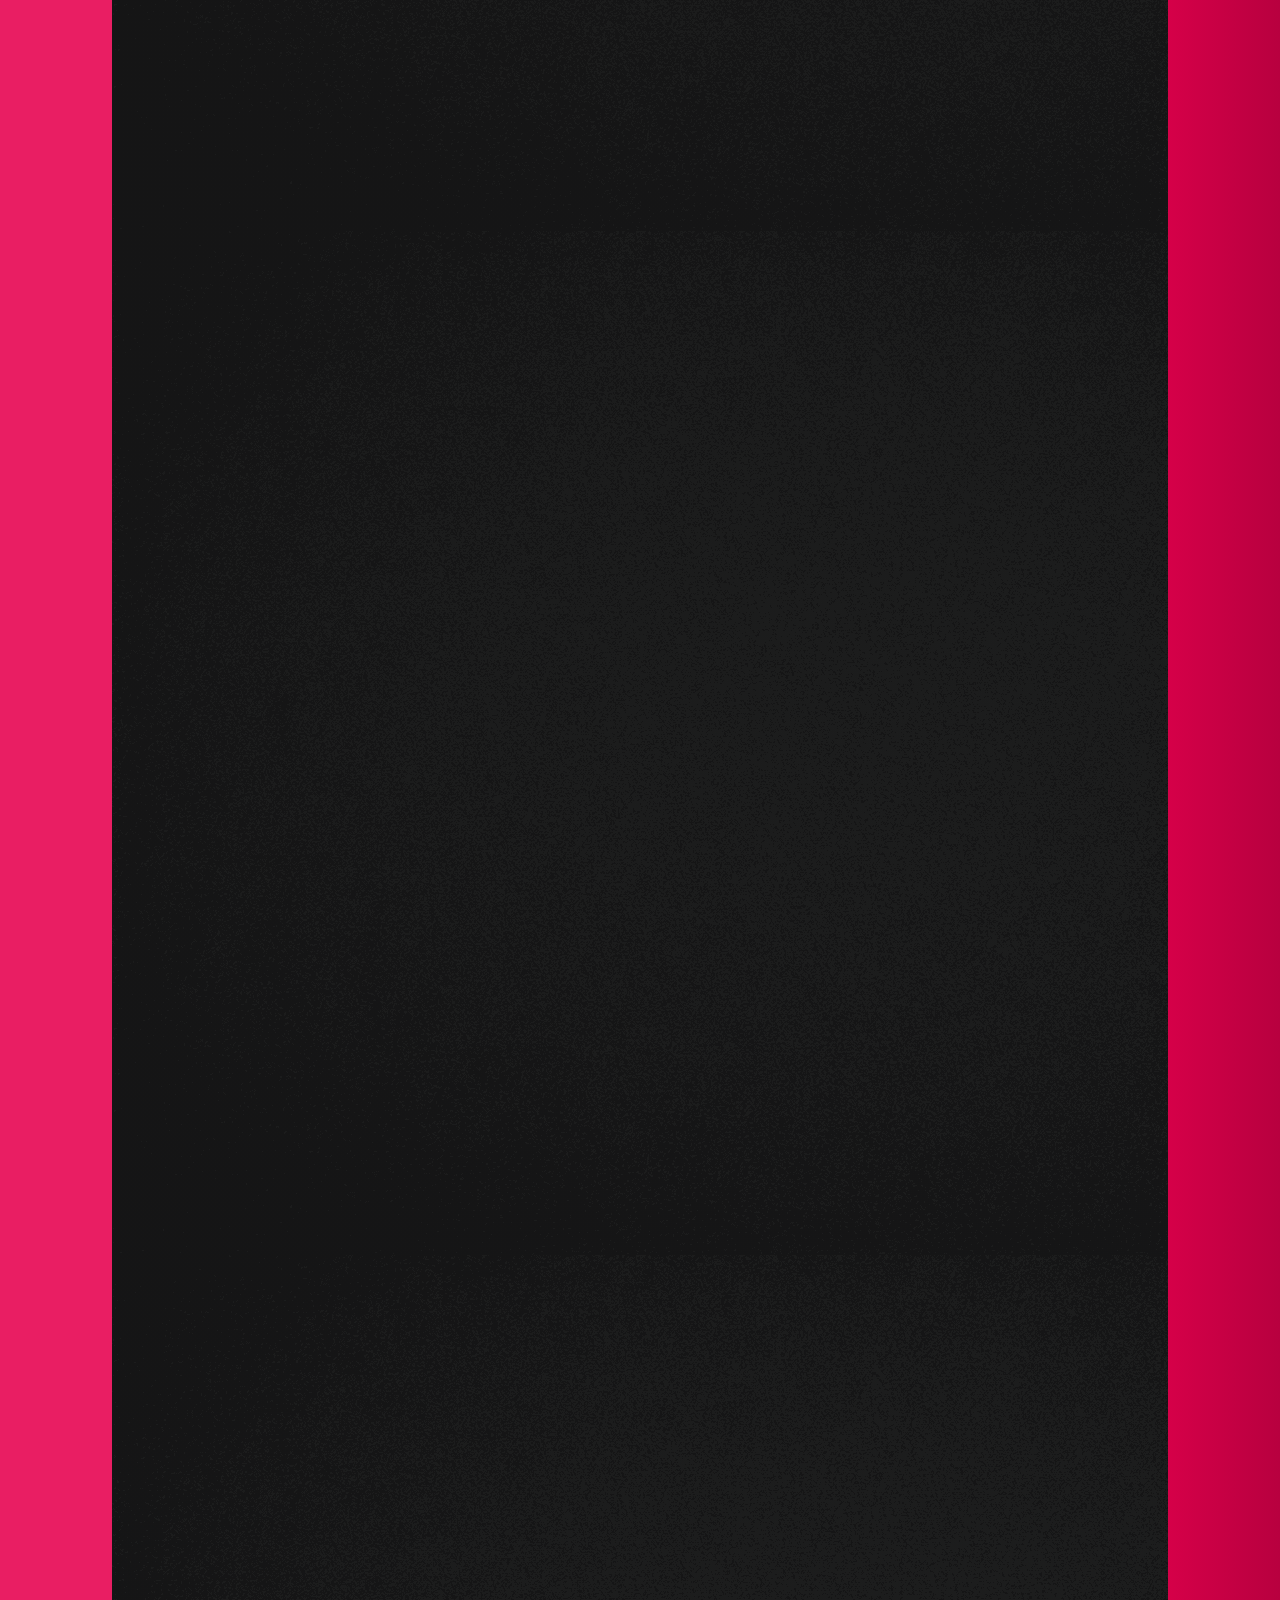
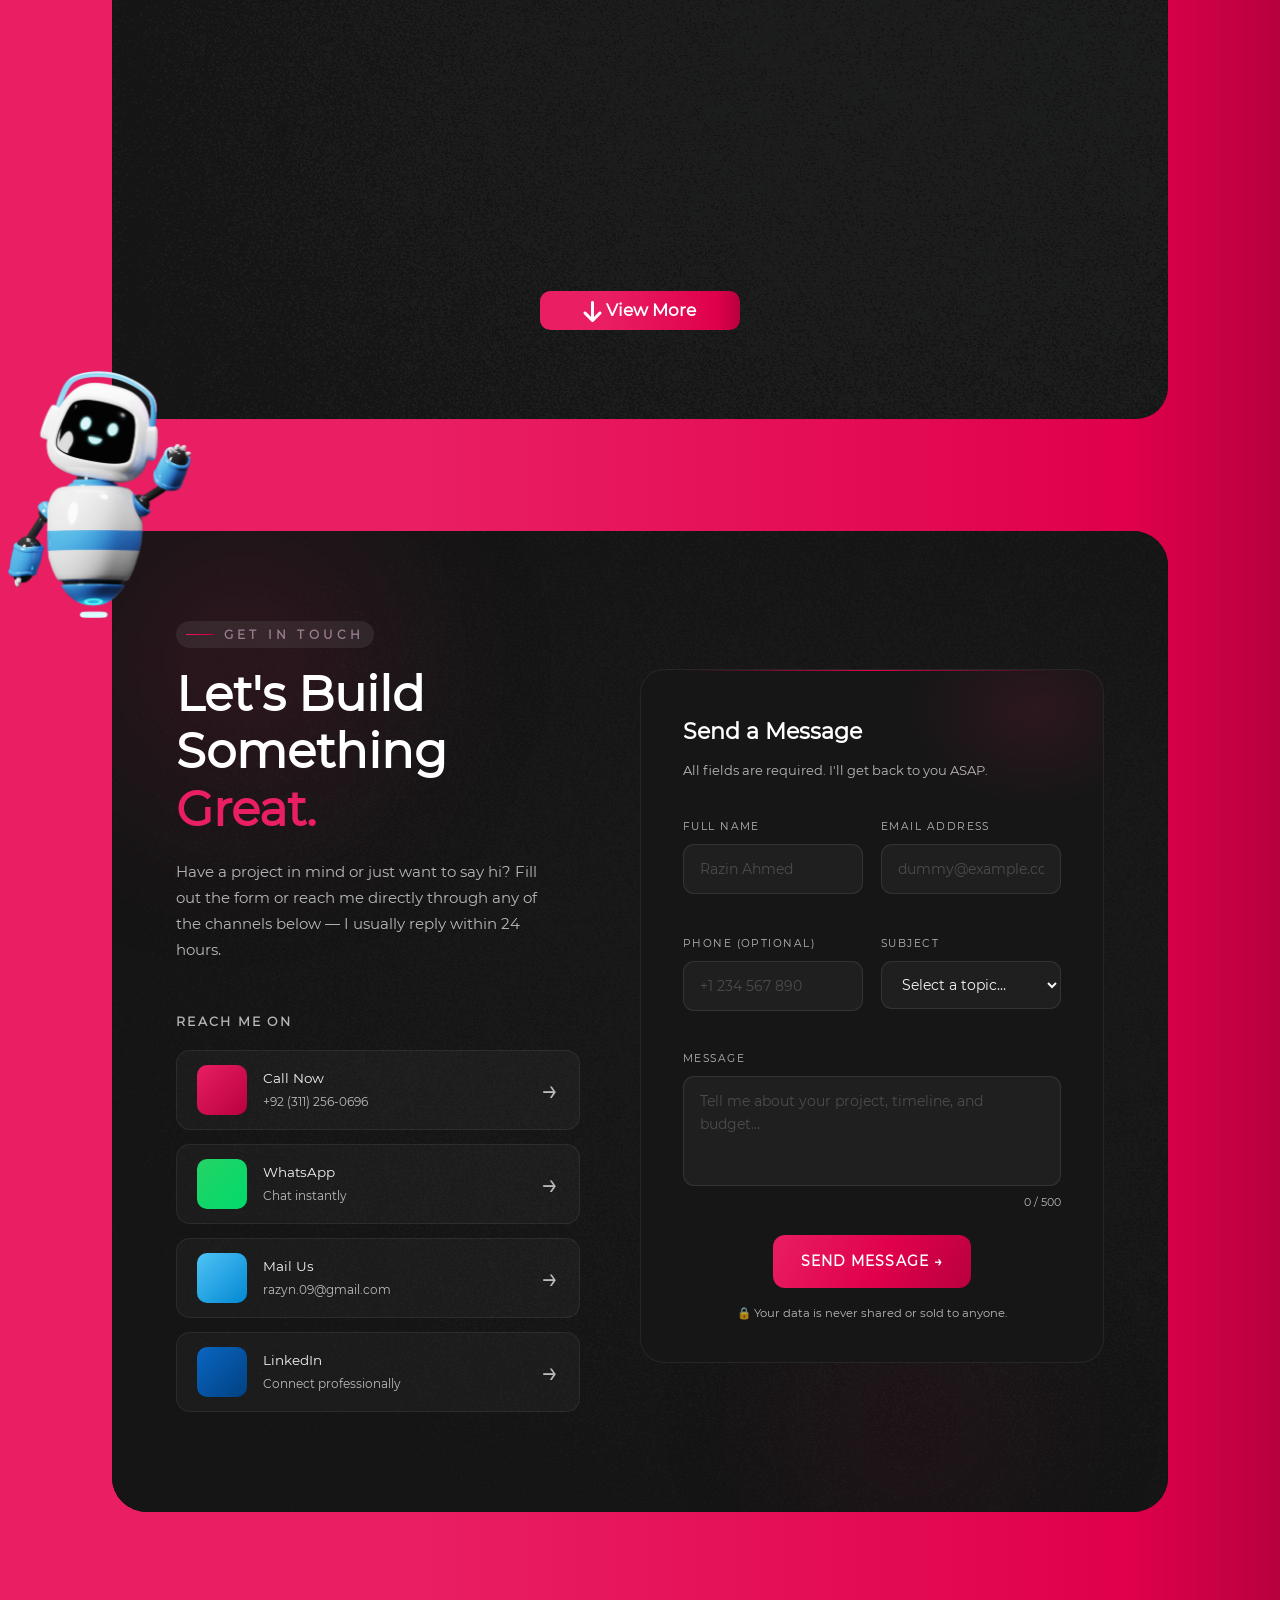
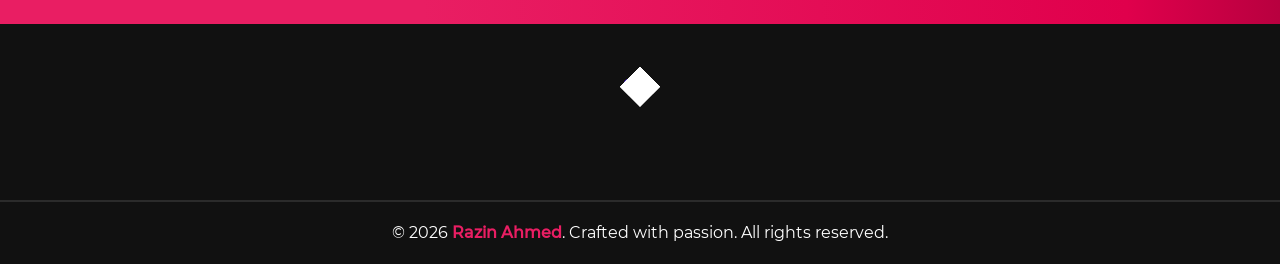
==== commit 62374576: "add new project in portfolio section" ====
--- a/index.html
+++ b/index.html
@@ -732,6 +732,35 @@
                             <div class="col-xxl-3 col-xl-4 col-lg-4 col-md-6 col-sm-12" data-aos="flip-left"
                               data-aos-duration="1000">
                               <div class="anchor_parent">
+                                <a href="https://stars-taxis.netlify.app/" target="_blank">
+                                  <div class="card" style="width: 18rem">
+                                    <div class="card_img">
+                                      <img src="./img/starTaxis.png" class="card-img-top" alt="Project" loading="lazy" />
+                                    </div>
+                                    <div class="card-body">
+                                      <div class="tags mb-2">
+                                        <span>HTML</span>
+                                        <span>CSS</span>
+                                        <span>JavaScript</span>
+                                        <!-- <span>Tailwind</span> -->
+                                      </div>
+                                      <h5 class="card-title">
+                                        Stars Taxis Folkestone
+                                      </h5>
+                                      <p class="card-text">
+                                        Sep 2025 – Sep 2025
+                                      </p>
+                                      <p>
+                                        Explore a curated collection of my best work....
+                                      </p>
+                                    </div>
+                                  </div>
+                                </a>
+                              </div>
+                            </div>
+                            <div class="col-xxl-3 col-xl-4 col-lg-4 col-md-6 col-sm-12" data-aos="flip-left"
+                              data-aos-duration="1000">
+                              <div class="anchor_parent">
                                 <a href="https://web.cabtreasurecloud.com/websitedesign/Freadson-Brother-LLC/index.html" target="_blank">
                                   <div class="card" style="width: 18rem">
                                     <div class="card_img">
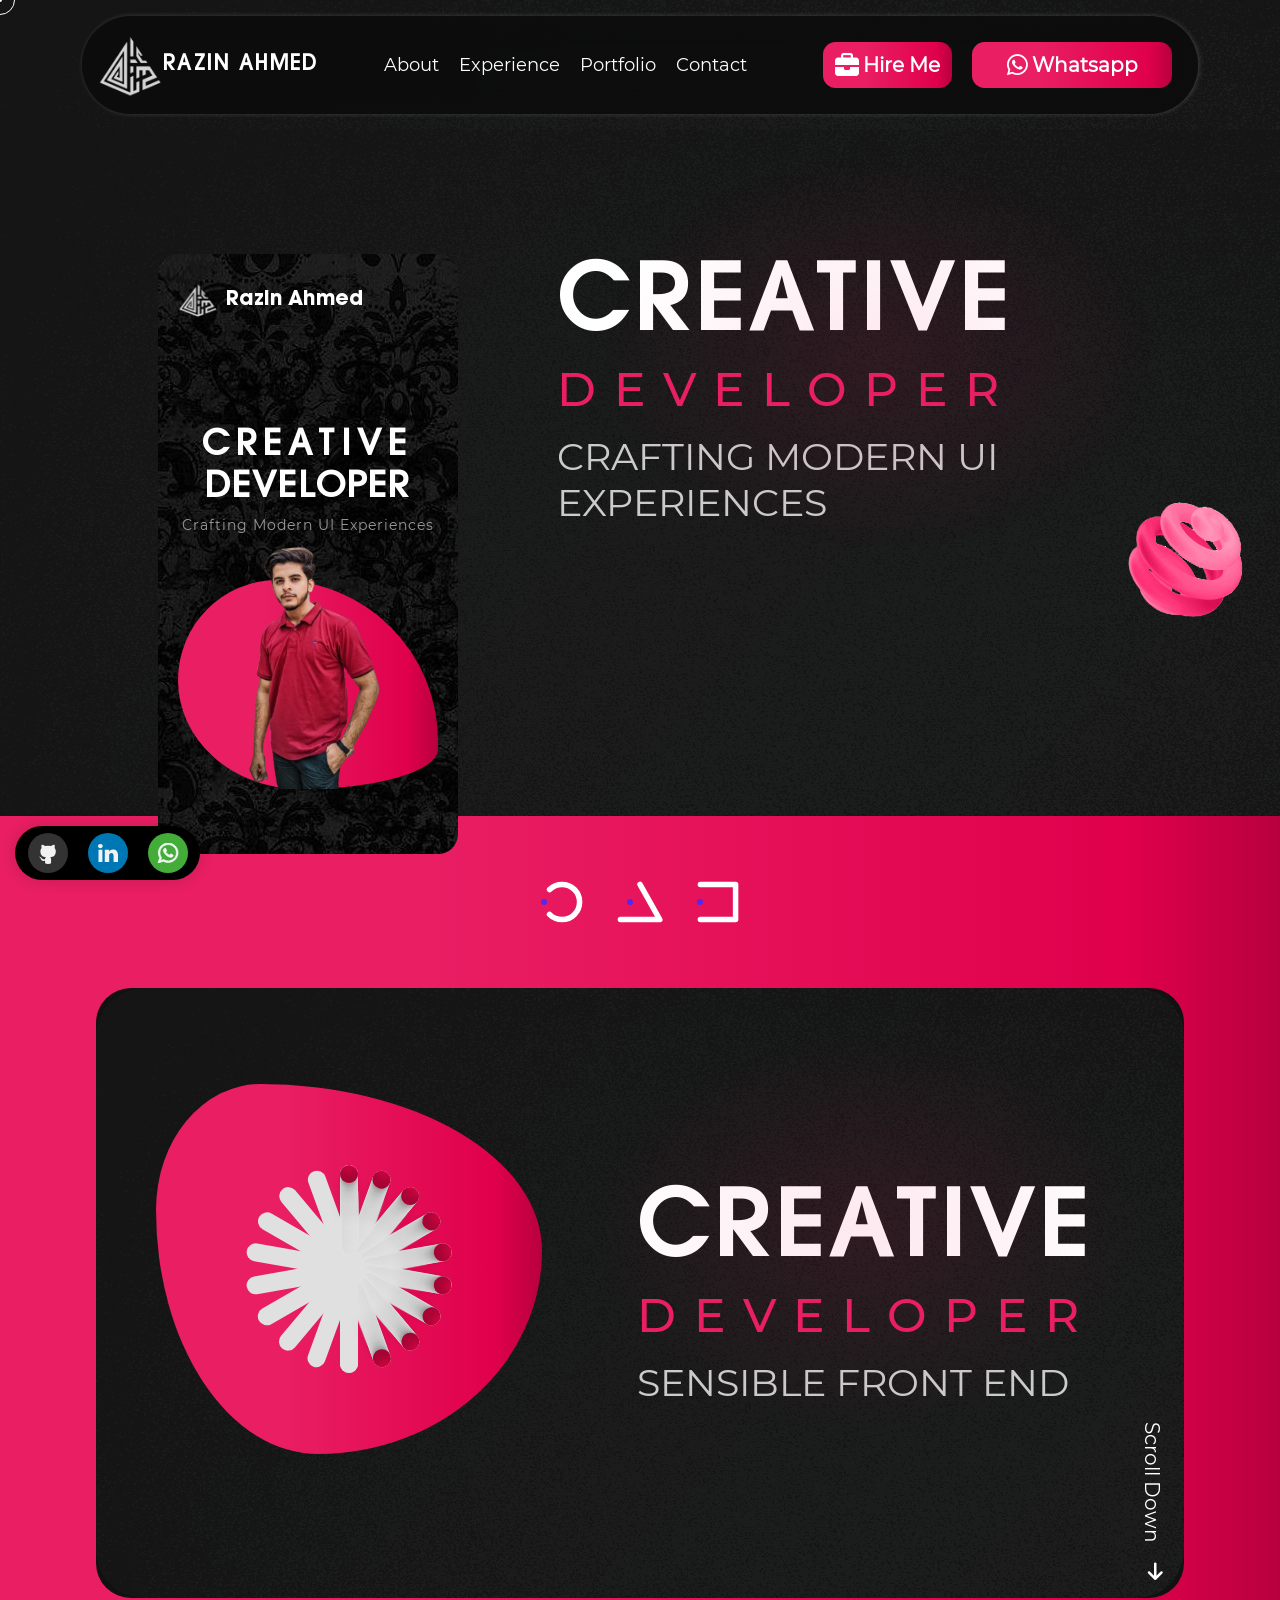
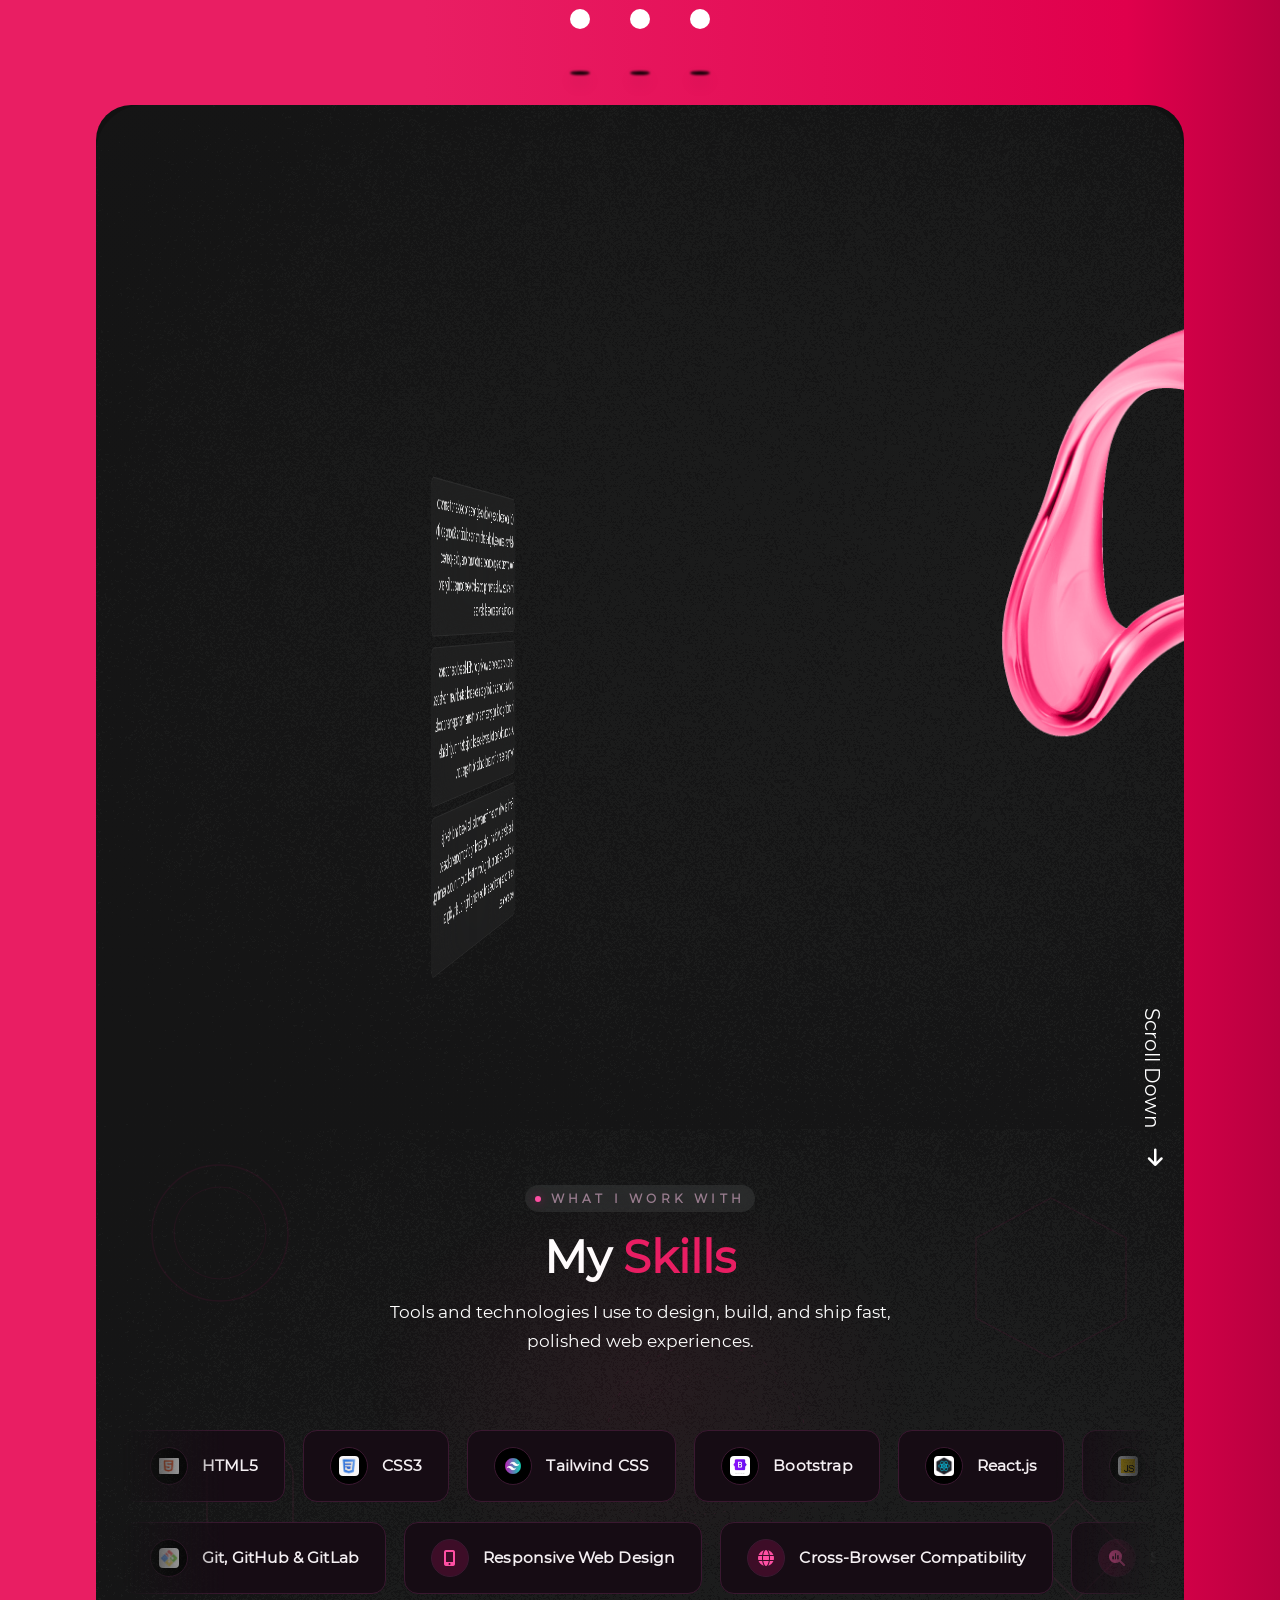
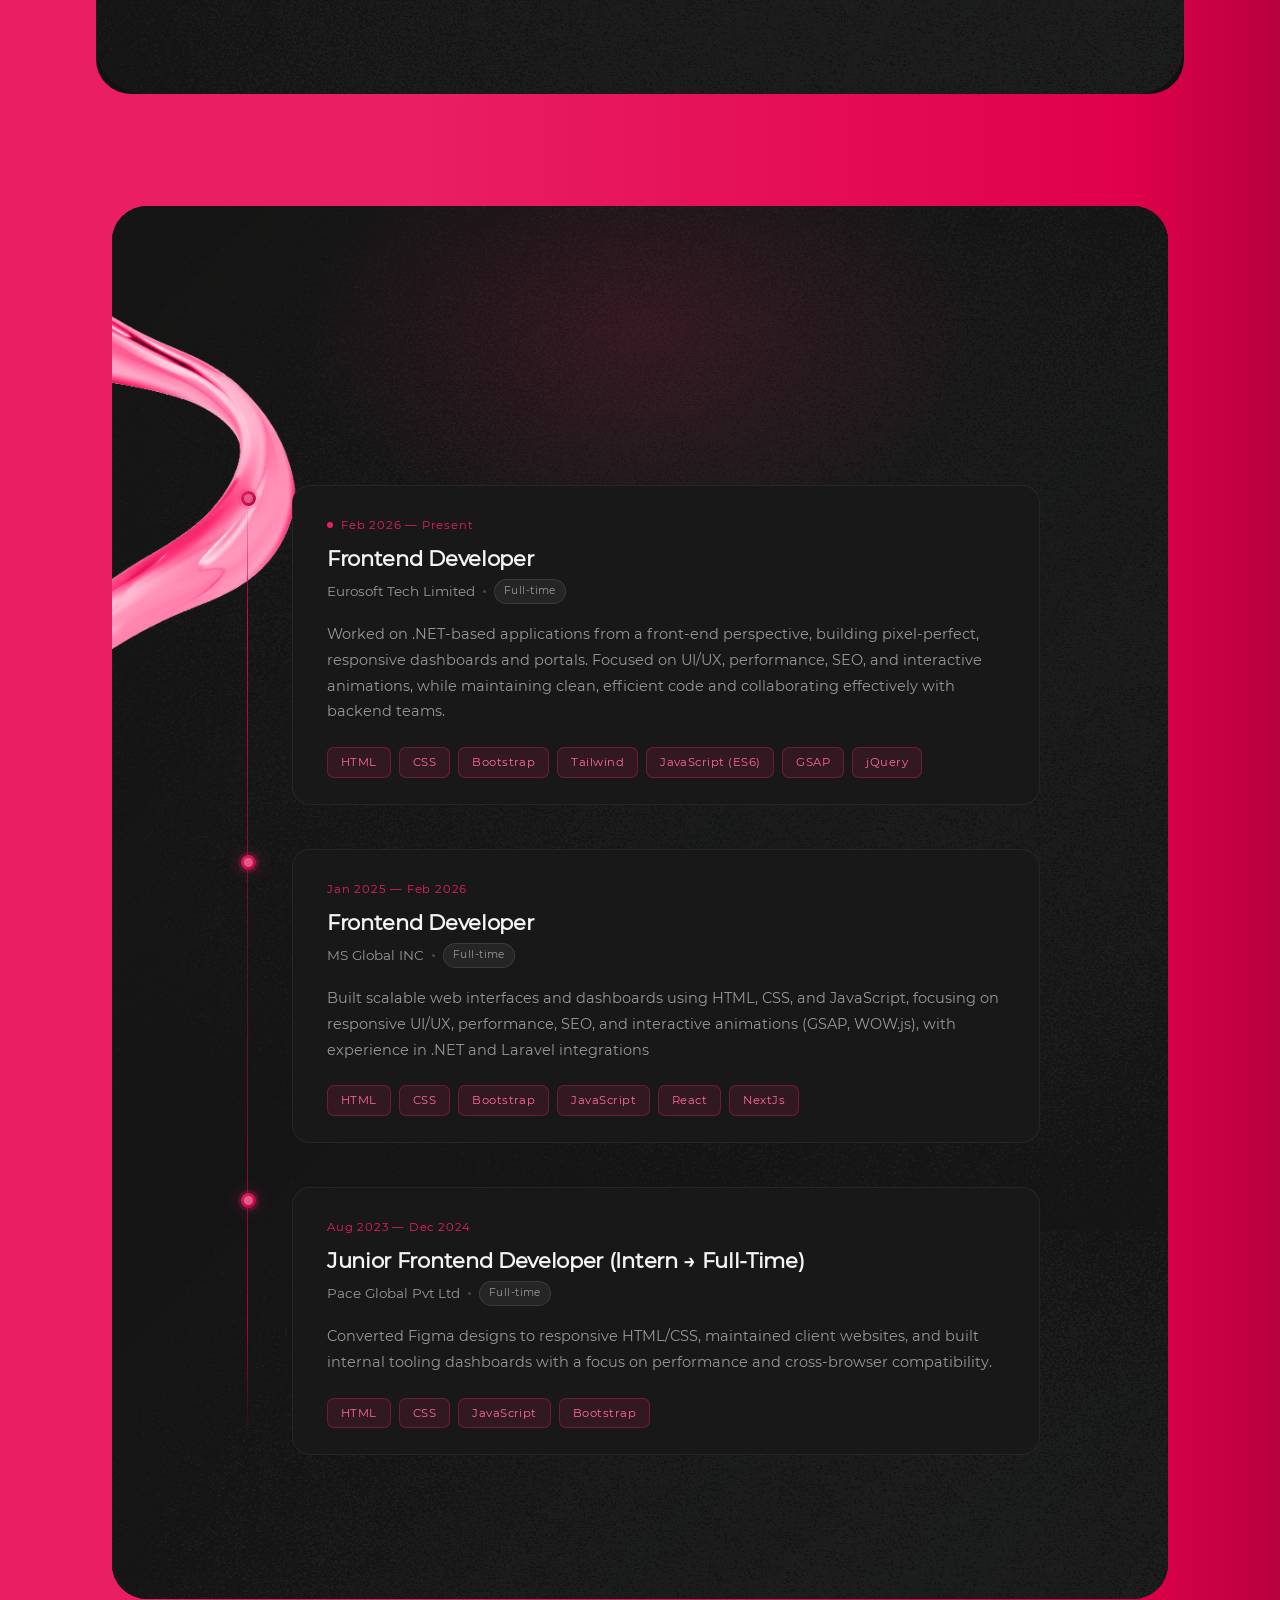
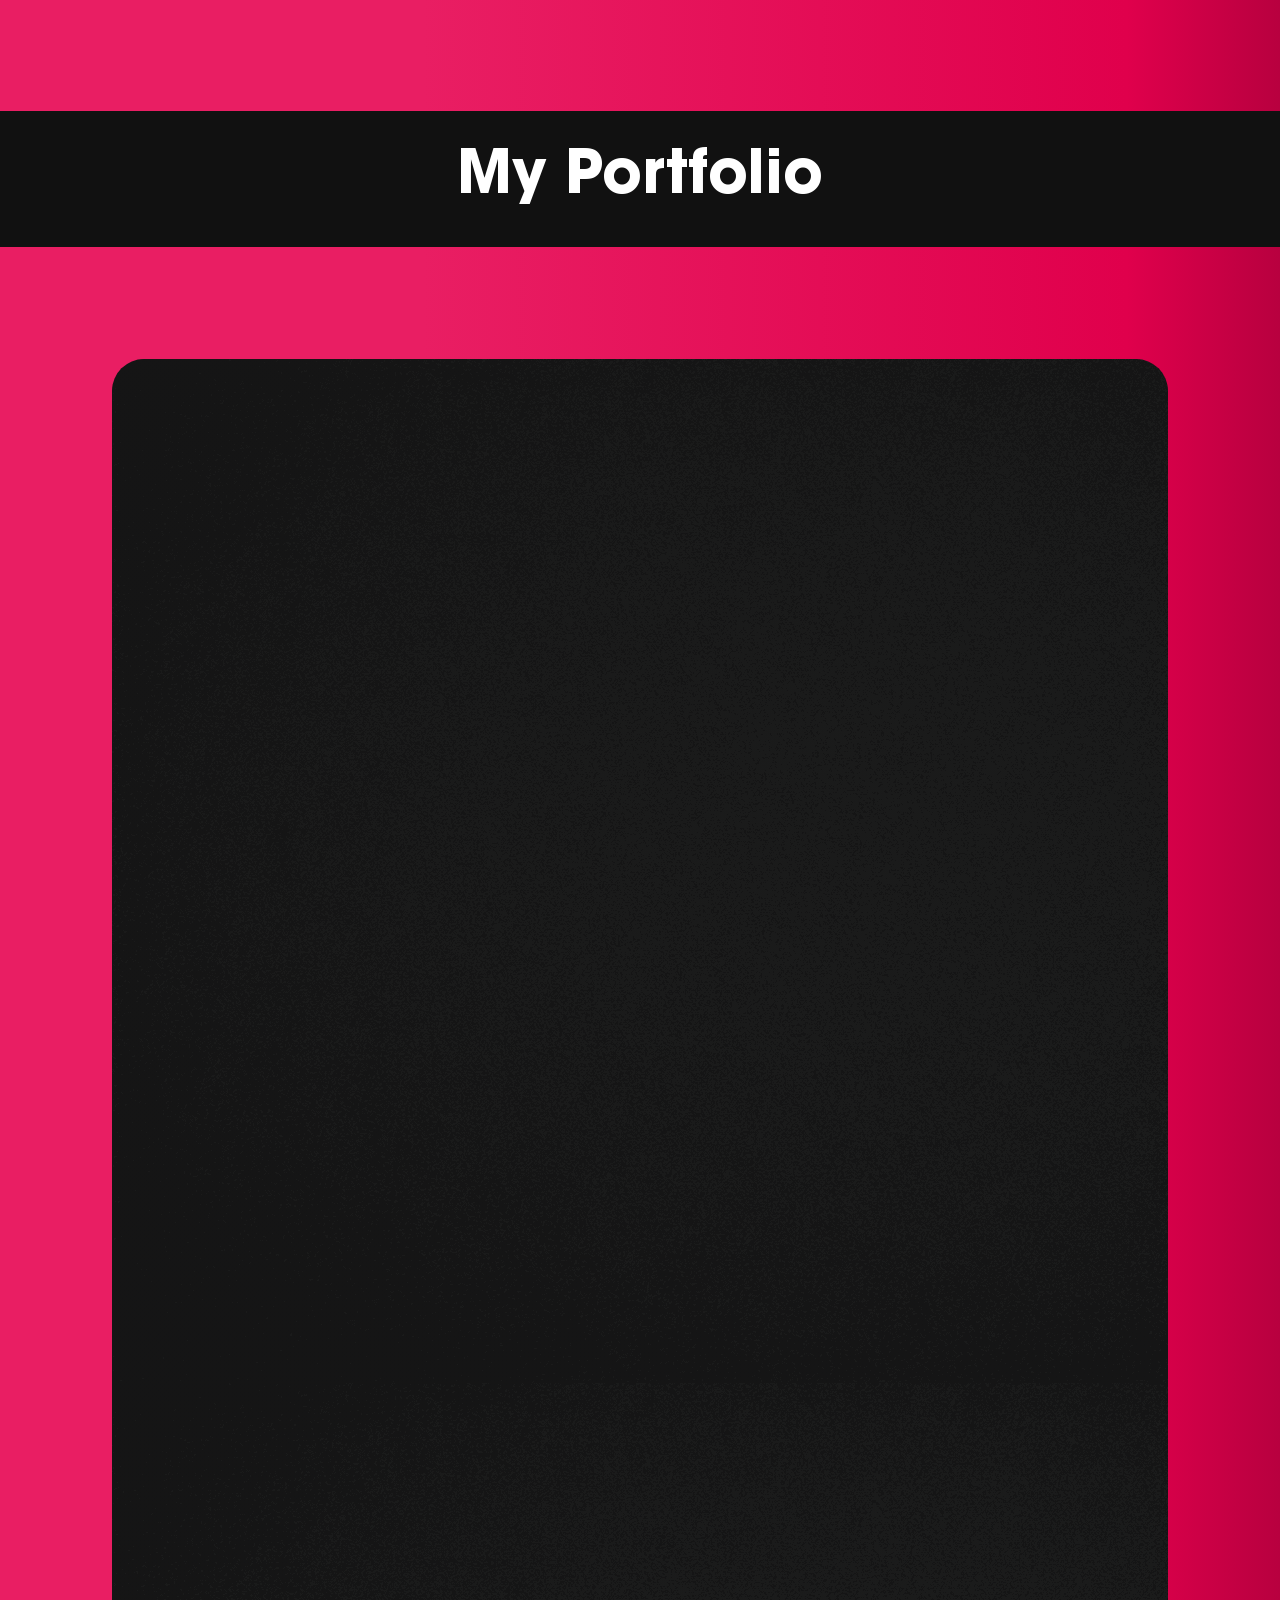
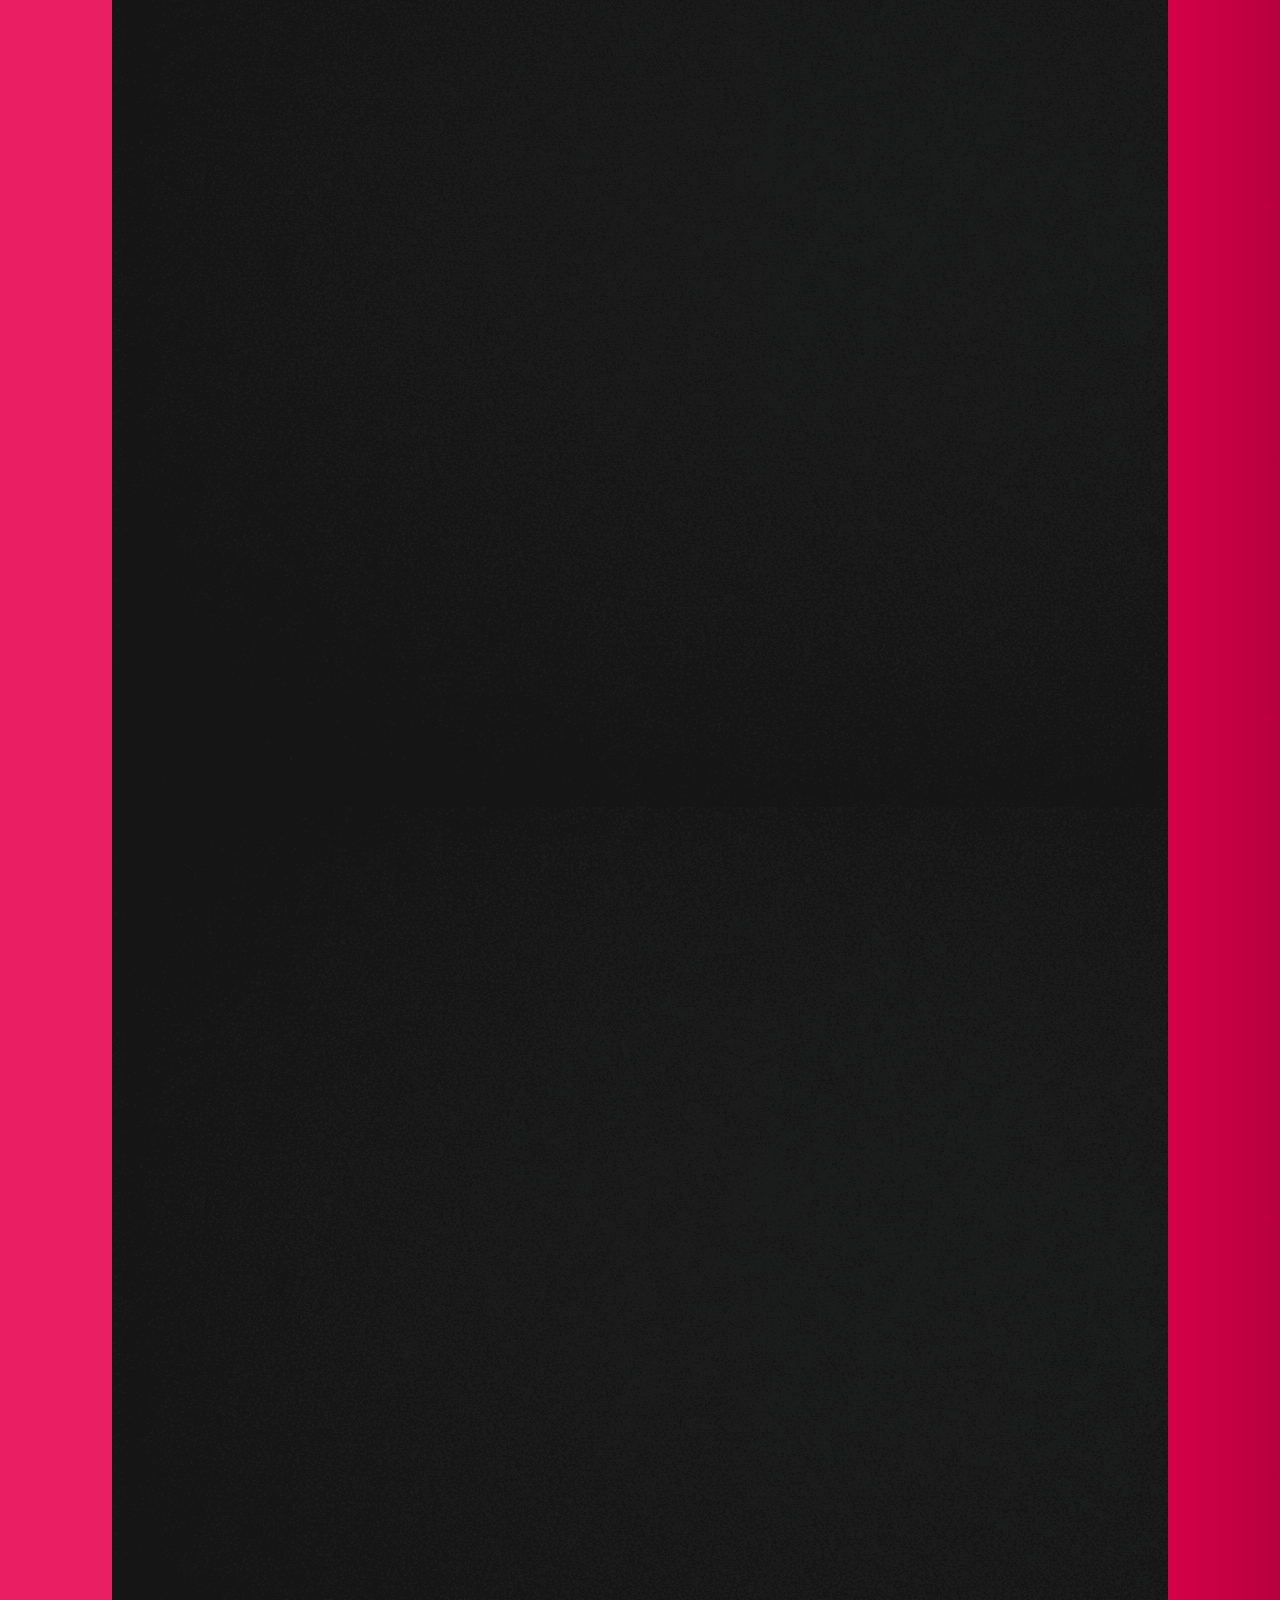
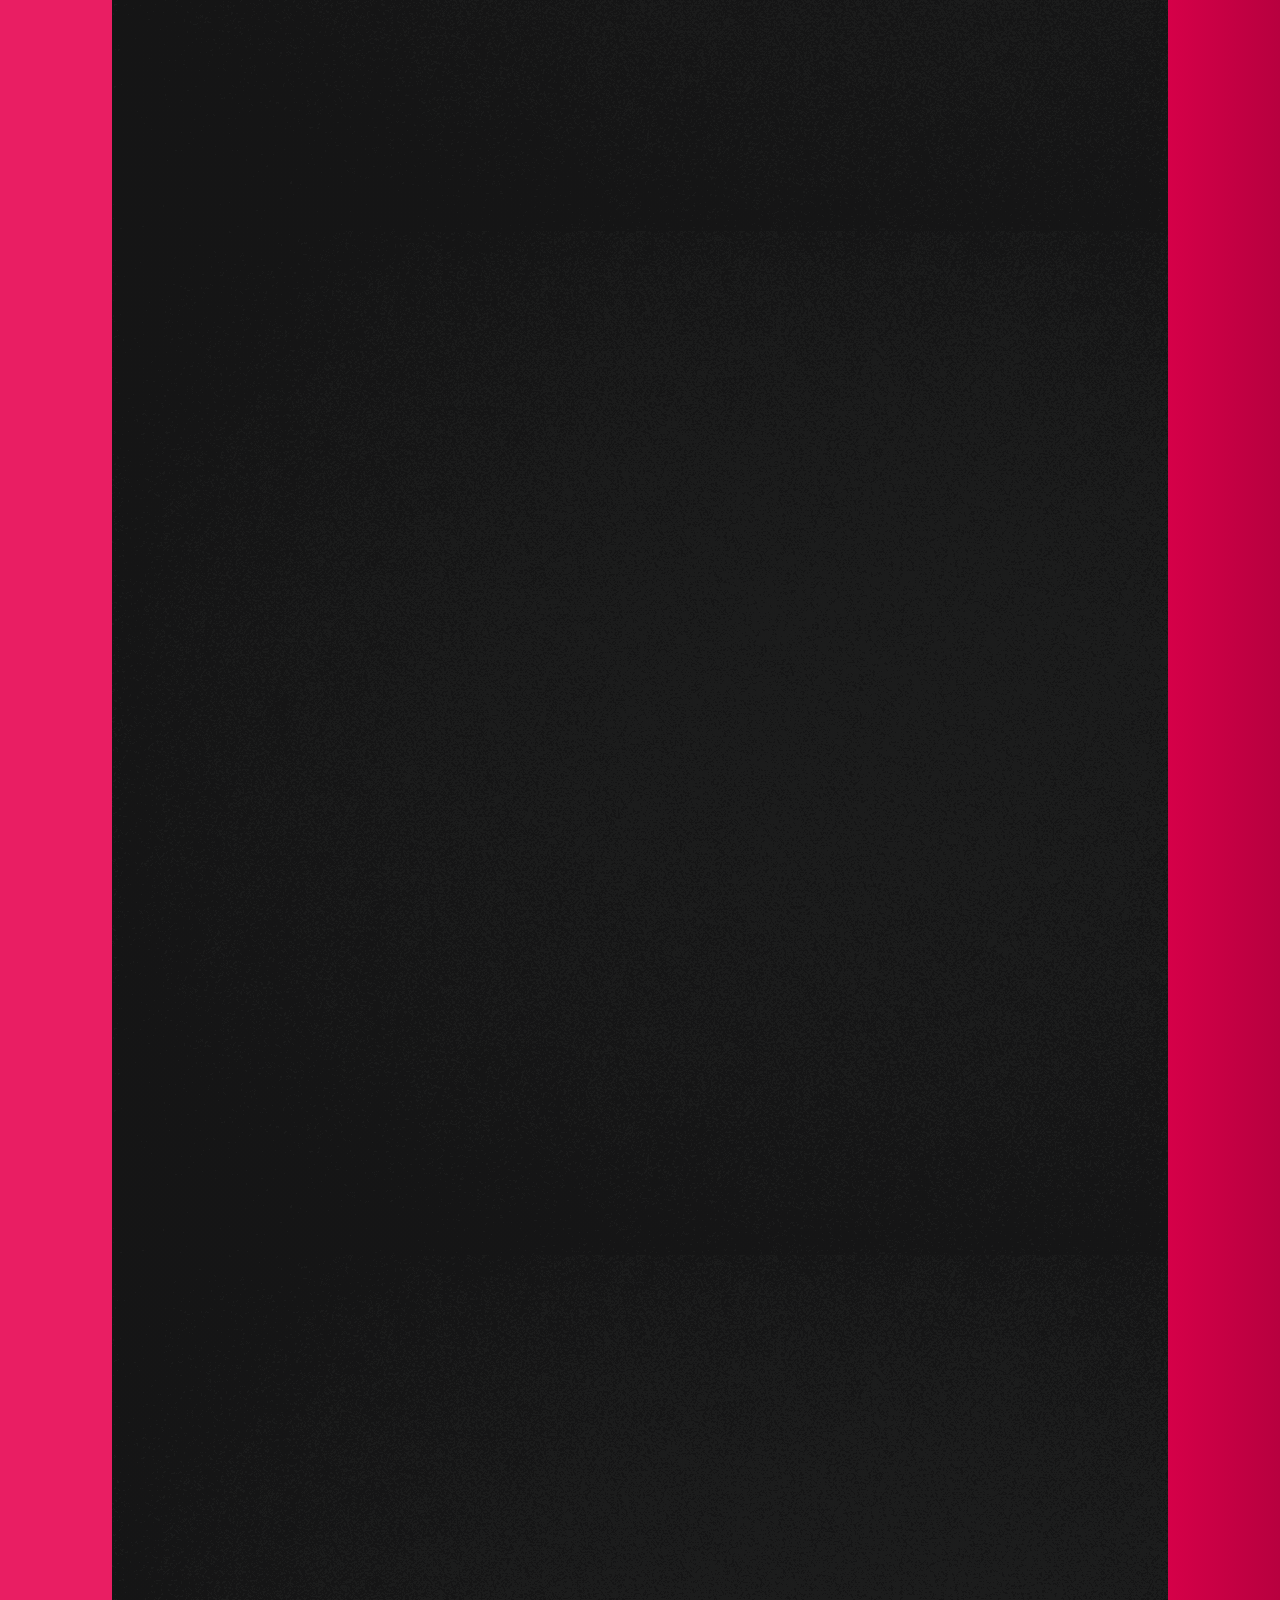
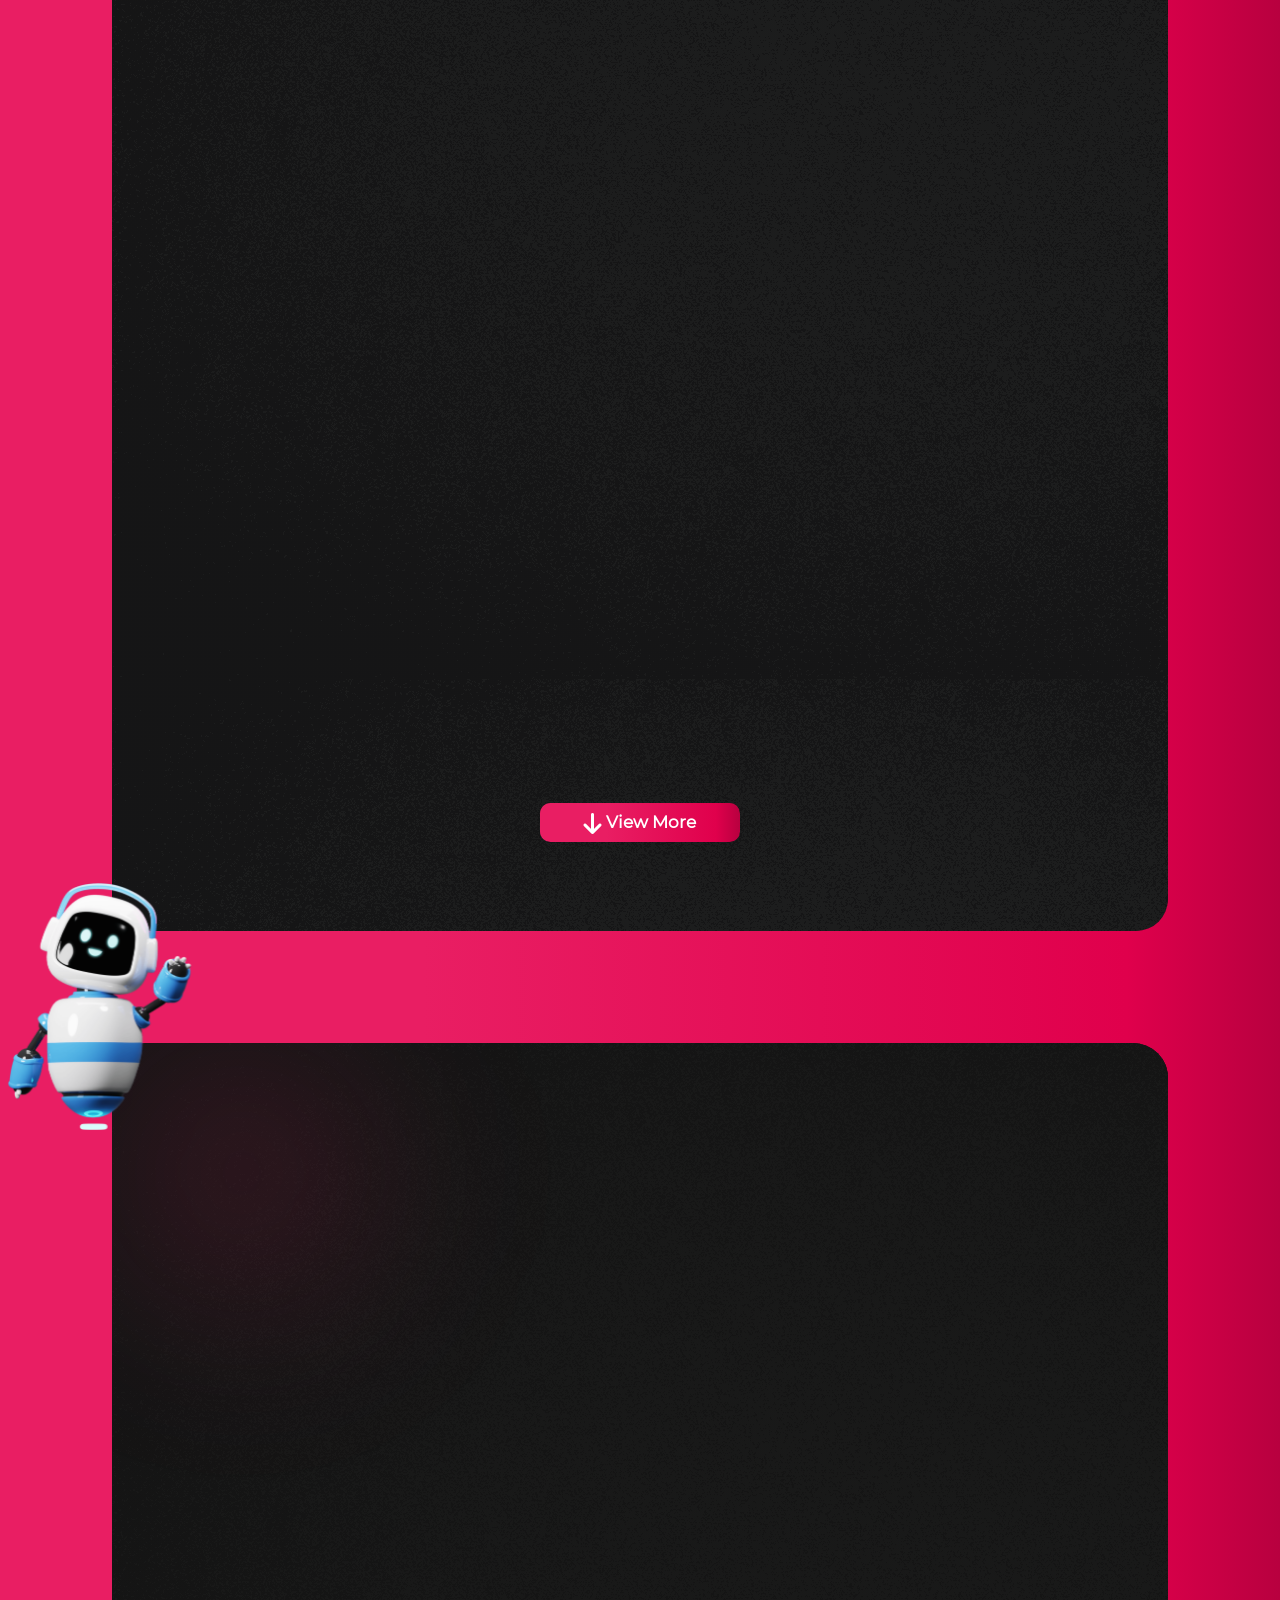
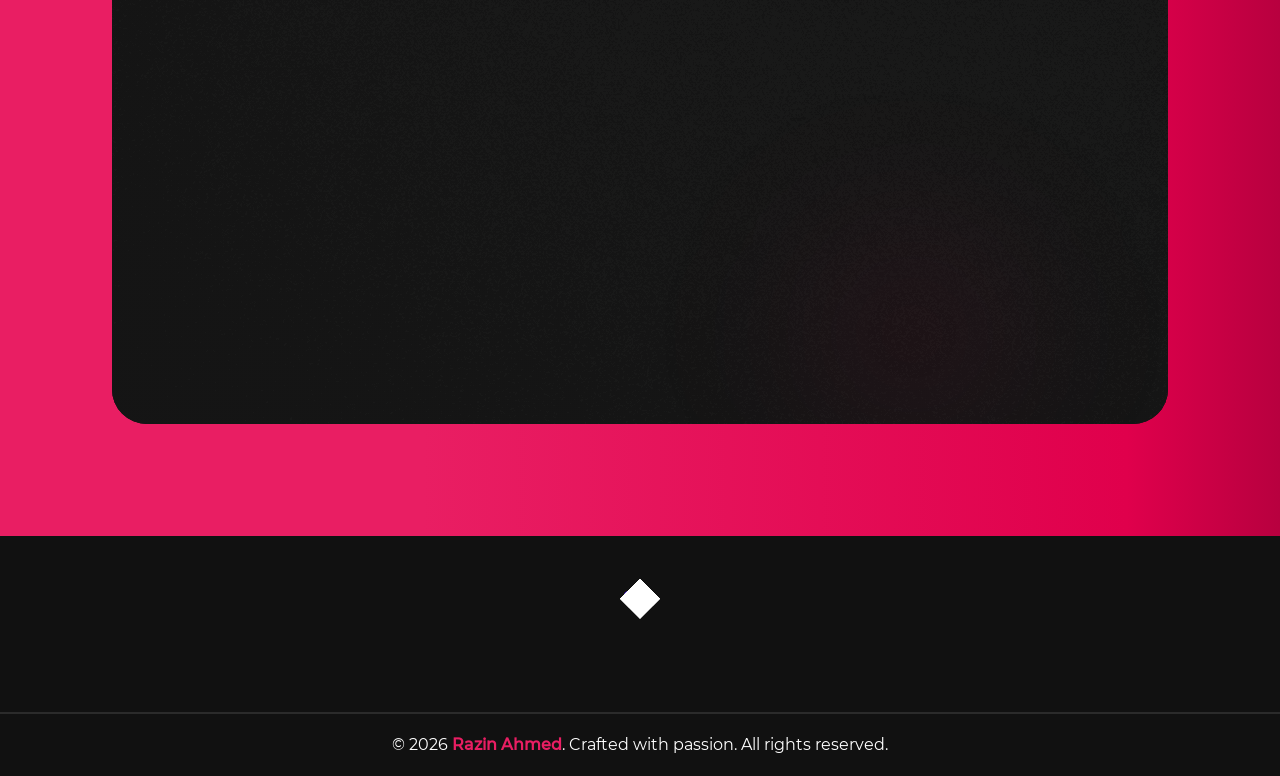
==== commit 9826ec19: "add one more project in portfolio section" ====
--- a/index.html
+++ b/index.html
@@ -732,10 +732,41 @@
                             <div class="col-xxl-3 col-xl-4 col-lg-4 col-md-6 col-sm-12" data-aos="flip-left"
                               data-aos-duration="1000">
                               <div class="anchor_parent">
+                                <a href="https://web.cabtreasurecloud.com/iDrive" target="_blank">
+                                  <div class="card" style="width: 18rem">
+                                    <div class="card_img">
+                                      <img src="./img/iDrive-web.png" class="card-img-top" alt="Project"
+                                        loading="lazy" />
+                                    </div>
+                                    <div class="card-body">
+                                      <div class="tags mb-2">
+                                        <span>HTML</span>
+                                        <span>CSS</span>
+                                        <span>JavaScript</span>
+                                        <!-- <span>Tailwind</span> -->
+                                      </div>
+                                      <h5 class="card-title">
+                                        iDrive Taxis
+                                      </h5>
+                                      <p class="card-text">
+                                        Sep 2025 – Sep 2025
+                                      </p>
+                                      <p>
+                                        Explore a curated collection of my best work....
+                                      </p>
+                                    </div>
+                                  </div>
+                                </a>
+                              </div>
+                            </div>
+                            <div class="col-xxl-3 col-xl-4 col-lg-4 col-md-6 col-sm-12" data-aos="flip-left"
+                              data-aos-duration="1000">
+                              <div class="anchor_parent">
                                 <a href="https://stars-taxis.netlify.app/" target="_blank">
                                   <div class="card" style="width: 18rem">
                                     <div class="card_img">
-                                      <img src="./img/starTaxis.png" class="card-img-top" alt="Project" loading="lazy" />
+                                      <img src="./img/starTaxis.png" class="card-img-top" alt="Project"
+                                        loading="lazy" />
                                     </div>
                                     <div class="card-body">
                                       <div class="tags mb-2">
@@ -761,10 +792,12 @@
                             <div class="col-xxl-3 col-xl-4 col-lg-4 col-md-6 col-sm-12" data-aos="flip-left"
                               data-aos-duration="1000">
                               <div class="anchor_parent">
-                                <a href="https://web.cabtreasurecloud.com/websitedesign/Freadson-Brother-LLC/index.html" target="_blank">
-                                  <div class="card" style="width: 18rem">
-                                    <div class="card_img">
-                                      <img src="./img/freadsonBrother-LLC.png" class="card-img-top" alt="Project" loading="lazy" />
+                                <a href="https://web.cabtreasurecloud.com/websitedesign/Freadson-Brother-LLC/index.html"
+                                  target="_blank">
+                                  <div class="card" style="width: 18rem">
+                                    <div class="card_img">
+                                      <img src="./img/freadsonBrother-LLC.png" class="card-img-top" alt="Project"
+                                        loading="lazy" />
                                     </div>
                                     <div class="card-body">
                                       <div class="tags mb-2">
@@ -817,10 +850,12 @@
                             <div class="col-xxl-3 col-xl-4 col-lg-4 col-md-6 col-sm-12" data-aos="flip-left"
                               data-aos-duration="1000">
                               <div class="anchor_parent">
-                                <a href="https://web.cabtreasurecloud.com/websitedesign/Raheem-Taxi-LLC/" target="_blank">
-                                  <div class="card" style="width: 18rem">
-                                    <div class="card_img">
-                                      <img src="./img/raheemTaxi.png" class="card-img-top" alt="Project" loading="lazy" />
+                                <a href="https://web.cabtreasurecloud.com/websitedesign/Raheem-Taxi-LLC/"
+                                  target="_blank">
+                                  <div class="card" style="width: 18rem">
+                                    <div class="card_img">
+                                      <img src="./img/raheemTaxi.png" class="card-img-top" alt="Project"
+                                        loading="lazy" />
                                     </div>
                                     <div class="card-body">
                                       <div class="tags mb-2">
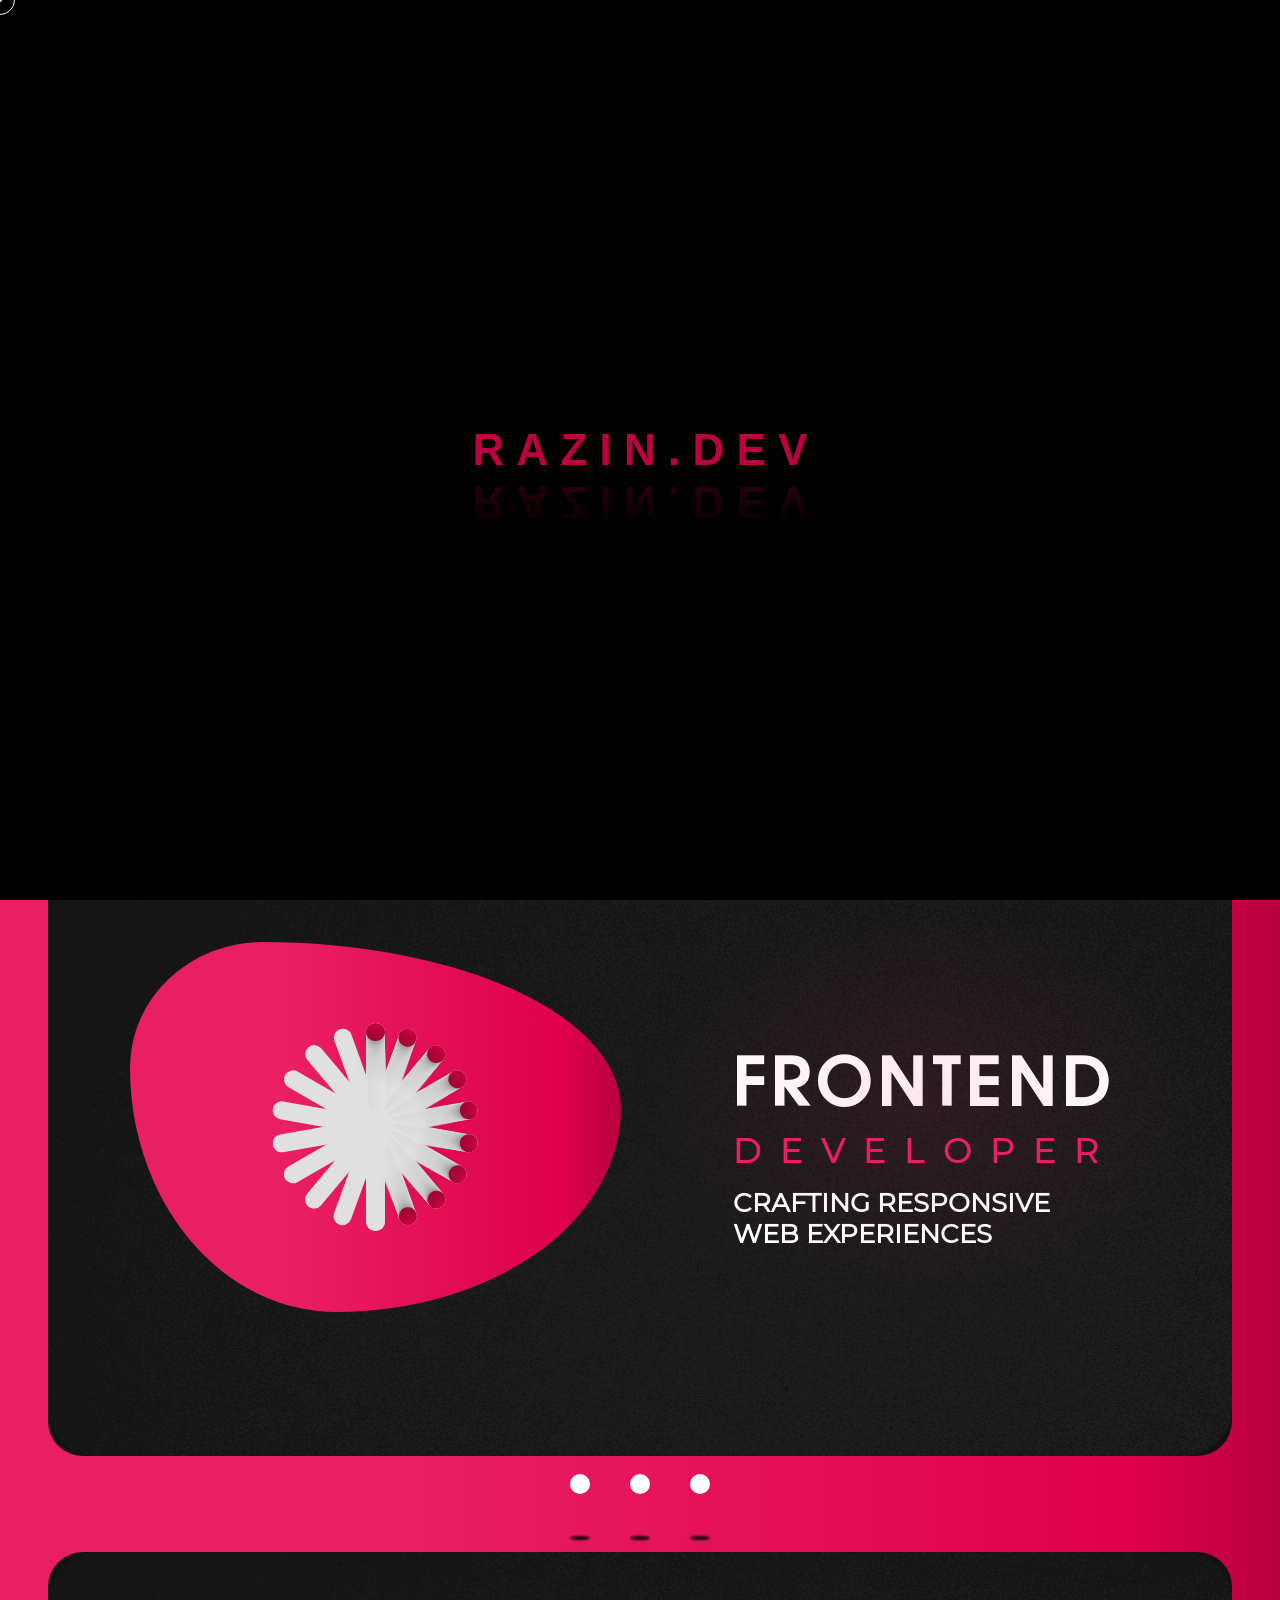
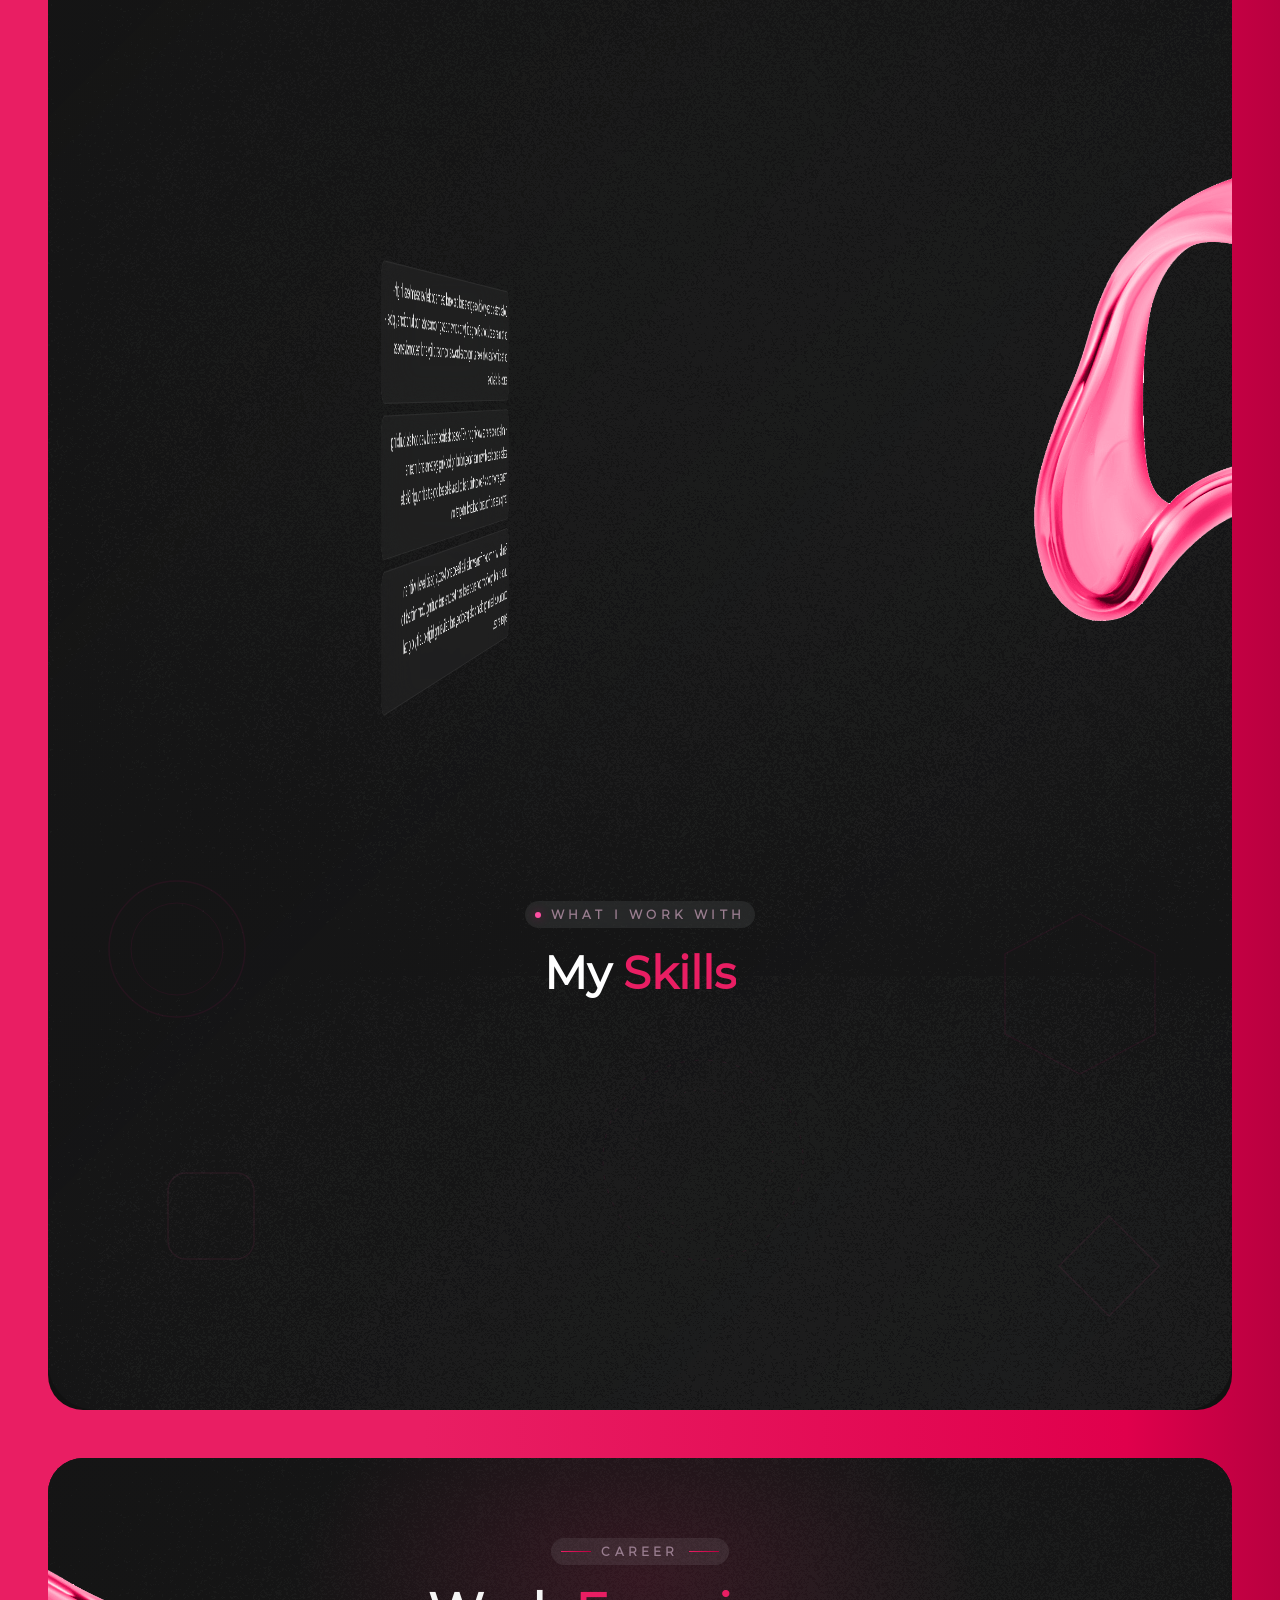
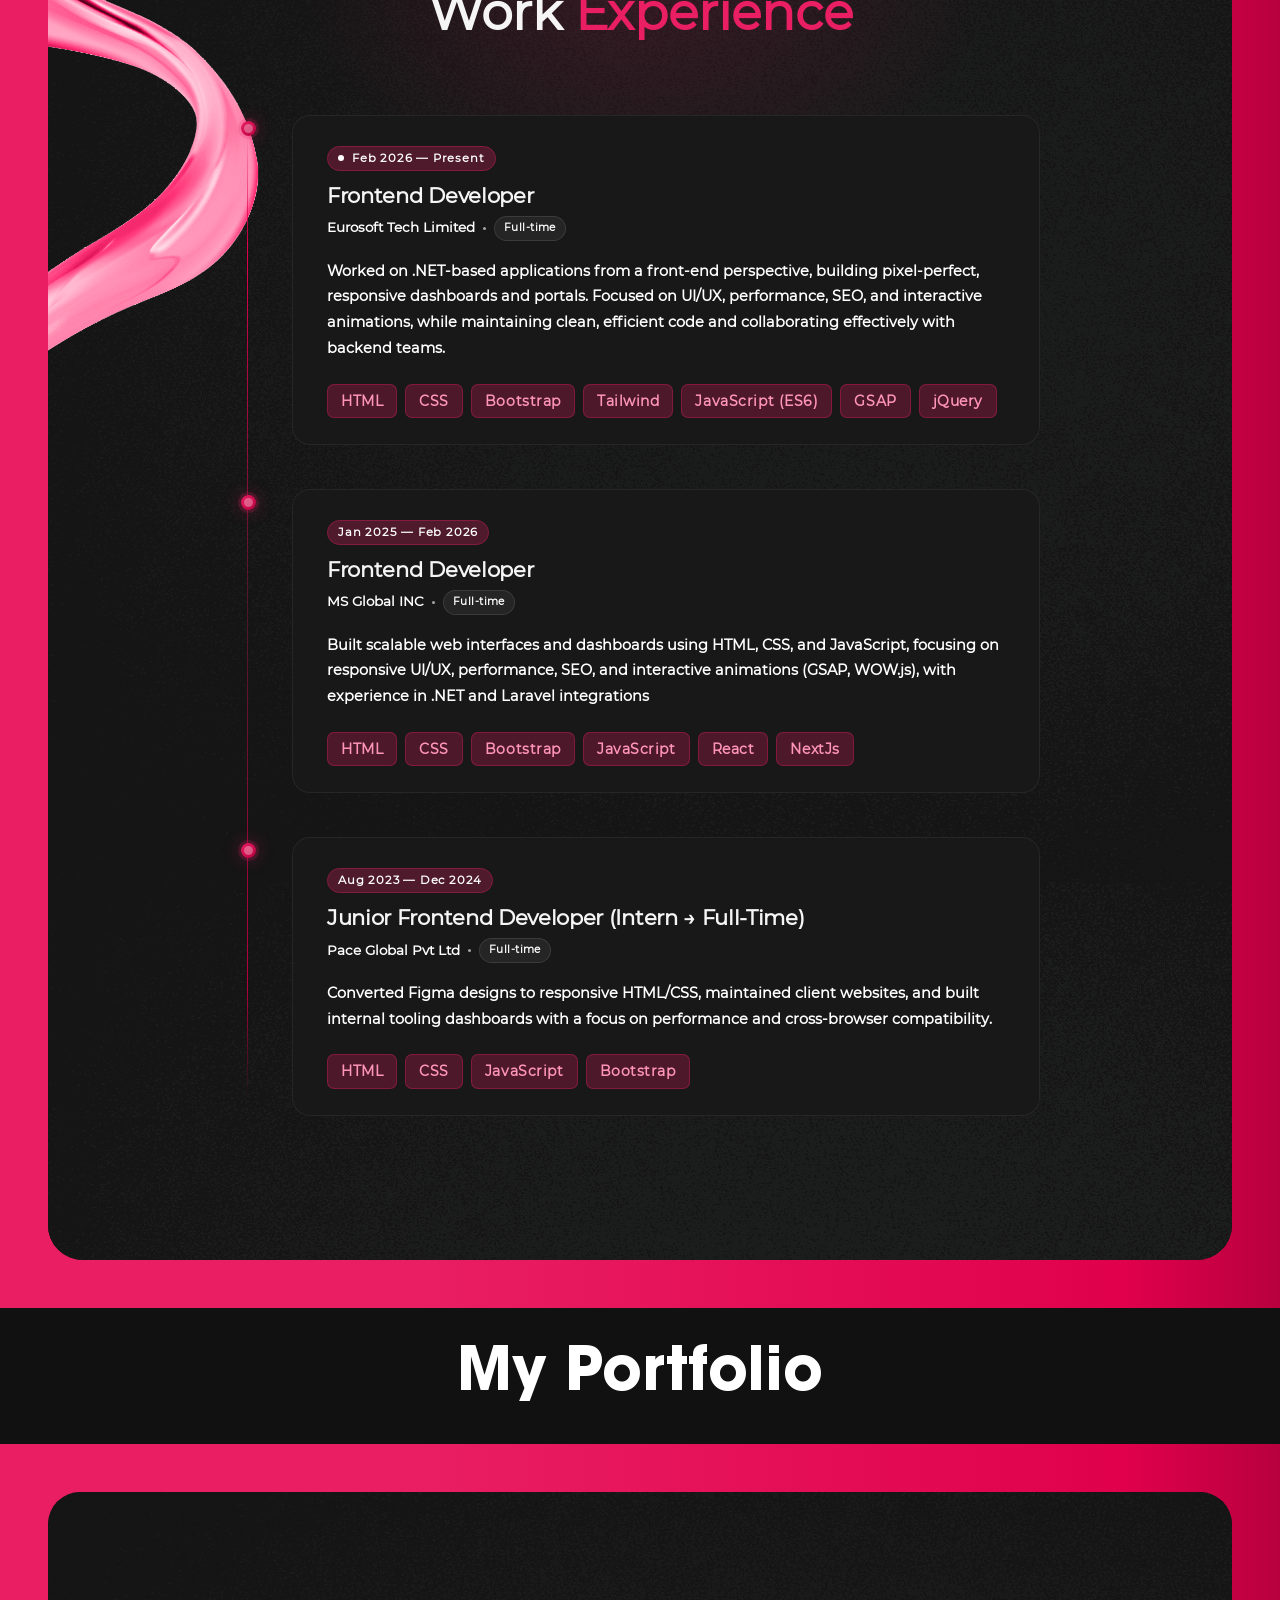
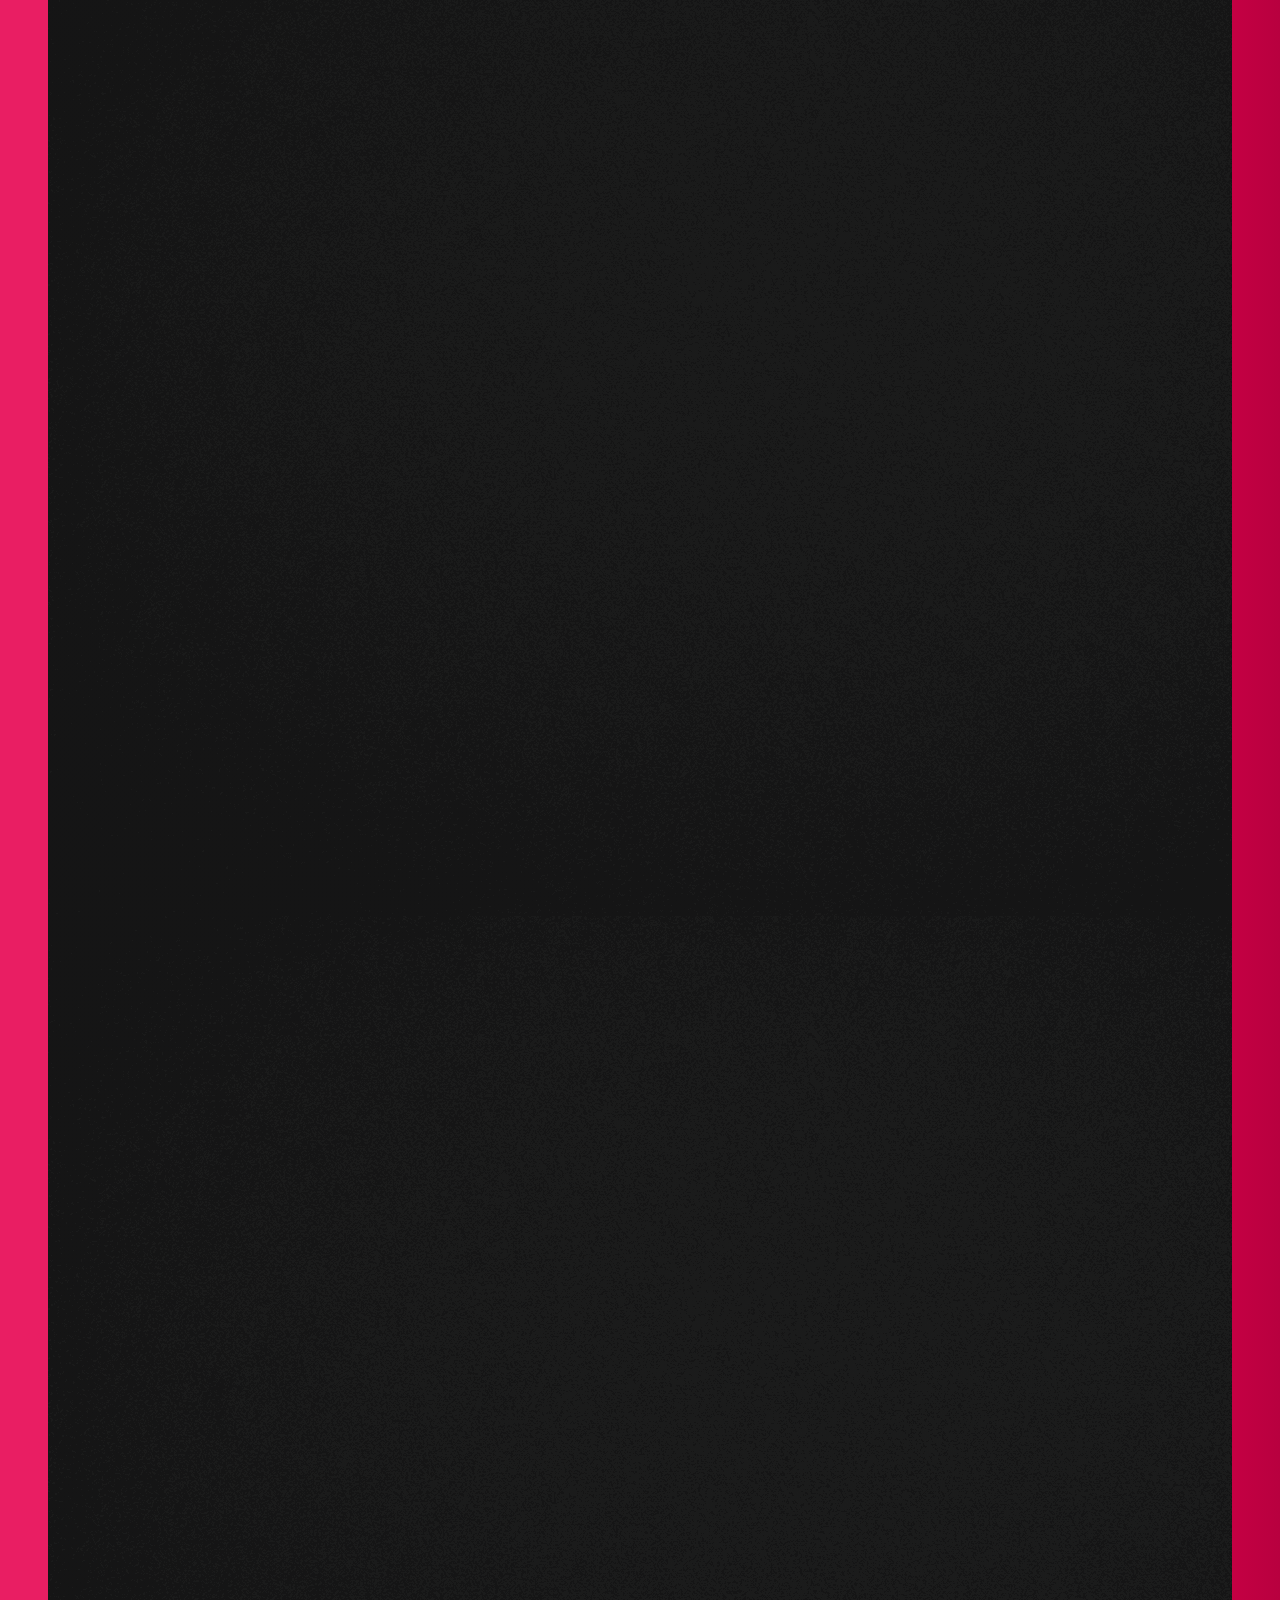
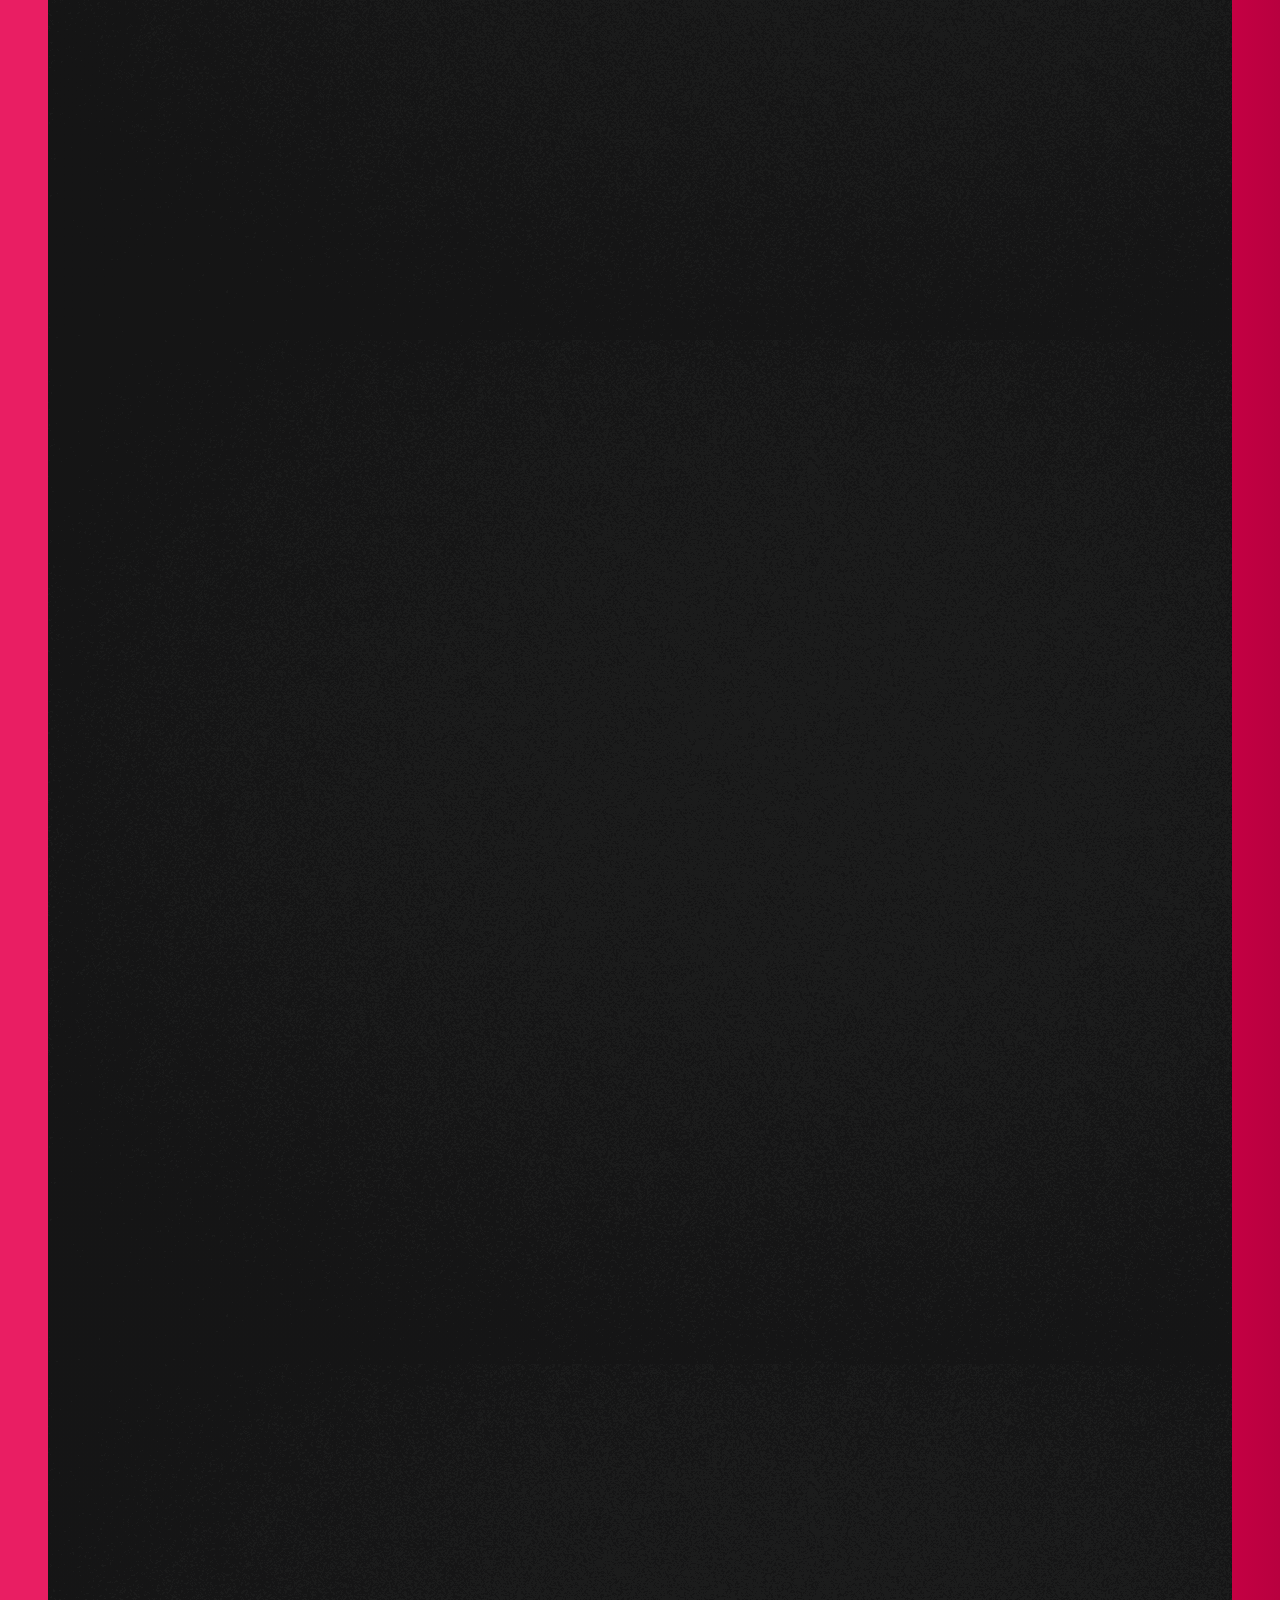
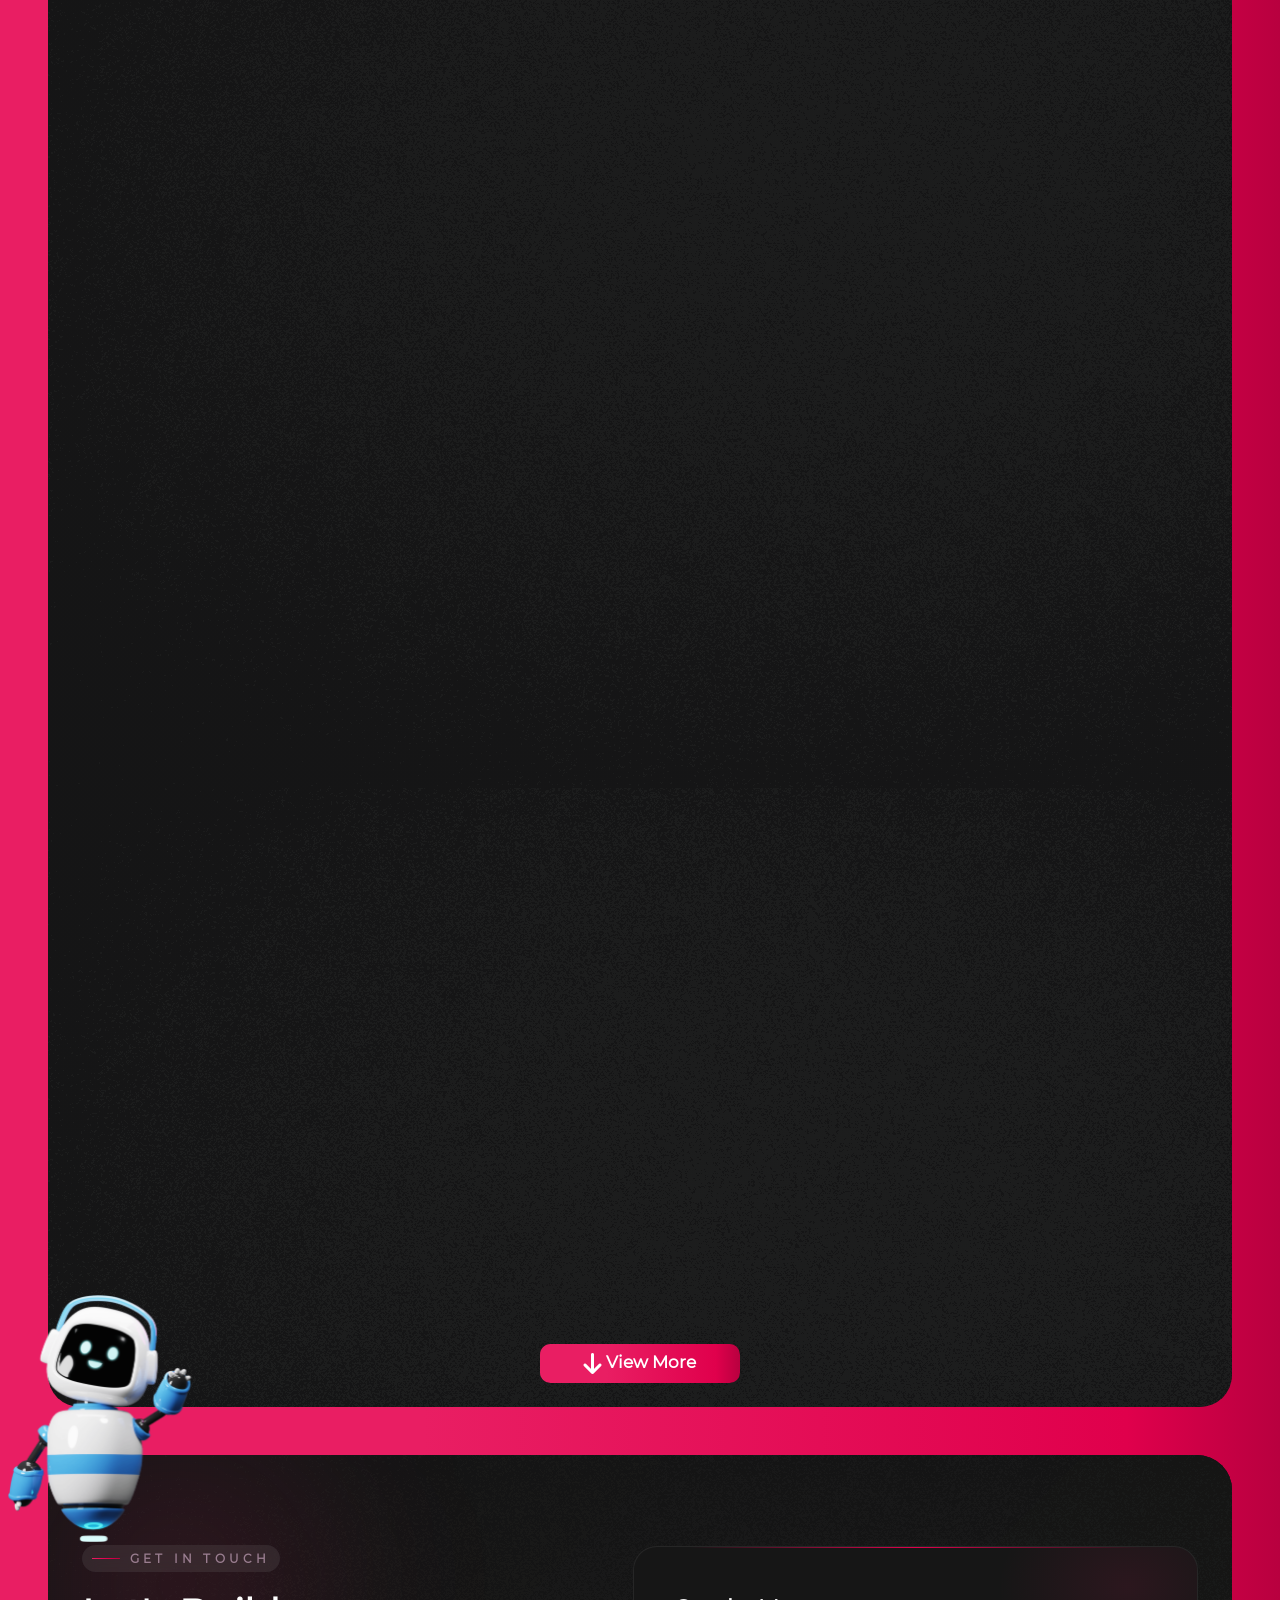
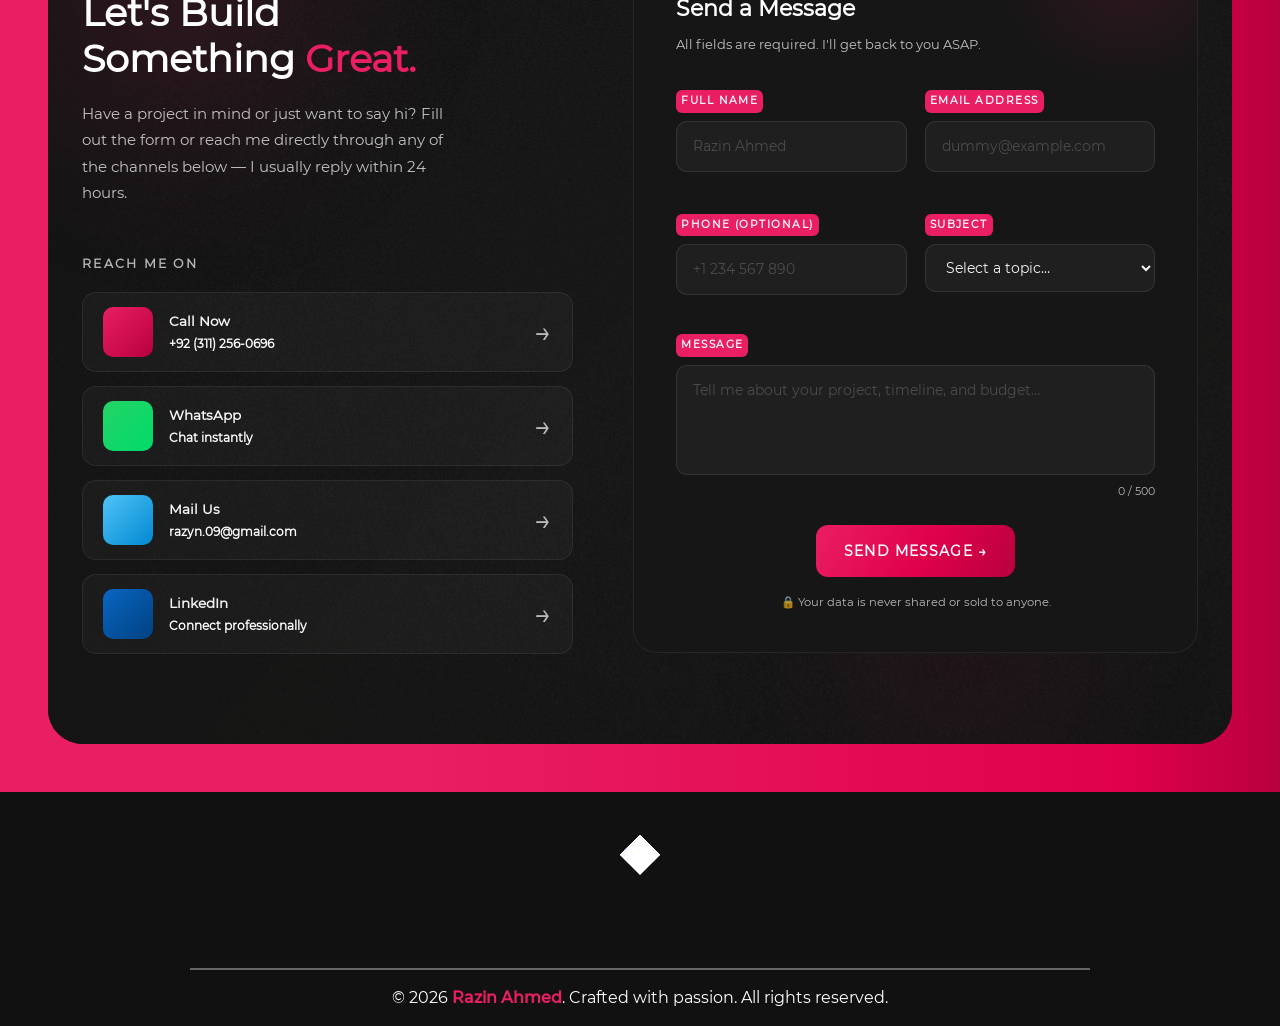
==== commit b43efe60: "multiple changes and features added" ====
--- a/index.html
+++ b/index.html
@@ -126,7 +126,7 @@
         <div class="container position-relative">
 
           <div class="row">
-            <div class="col-xxl-5 col-xl-5 col-lg-5 col-md-6" data-aos="fade-up">
+            <div class="col-xxl-5 col-xl-5 col-lg-5 col-md-5" data-aos="fade-up">
               <div class="mb_intro">
                 <div class="profile-section">
                   <div class="navbar">
@@ -146,11 +146,22 @@
                 </div>
               </div>
             </div>
-            <div class="col-xxl-7 col-xl-7 col-lg-7 col-md-6" data-aos="fade-down">
-              <div class="intro">
-                <h1>Creative</h1>
-                <h2>Developer</h2>
-                <h4>Crafting Modern UI Experiences</h4>
+            <div class="col-xxl-7 col-xl-7 col-lg-7 col-md-7" data-aos="fade-down">
+              <div class="heroMainContent">
+                <h1>Hi, I'm <span>Razin Ahmed.</span></h1>
+                <h4>Frontend Developer Building Responsive, High-Quality Web Experiences.</h4>
+                <p>I specialize in transforming designs into pixel-perfect, responsive websites and web applications using <b>HTML, CSS, JavaScript, Bootstrap, Tailwind CSS, and jQuery.</b> Experienced in building interactive <b>dashboards, booking systems, and client-facing websites</b> with a focus on performance and usability.</p>
+                <div class="heroHighlights">
+                  <div class="heroHighlightsContent">
+                    <h5><span>3.5+</span> Years Experience</h5>
+                  </div>
+                  <div class="heroHighlightsContent">
+                    <h5>Responsive UI Development</h5>
+                  </div>
+                  <div class="heroHighlightsContent">
+                    <h5>Dashboard & Website UI</h5>
+                  </div>
+                </div>
               </div>
             </div>
           </div>
@@ -278,7 +289,7 @@
               </div>
             </div> -->
             <div class="row py-5 align-items-center">
-              <div class="col-xxl-6 col-xl-5 col-lg-5" data-aos="fade-down" data-aos-duration="1000">
+              <div class="col-xxl-6 col-xl-6 col-lg-6" data-aos="fade-down" data-aos-duration="1000">
                 <div class="port_parent">
                   <div class="port_disrip">
                     <!-- <img src="./img/razin_2.png" alt="" width="100%" height="auto"> -->
@@ -332,12 +343,12 @@
                   </div>
                 </div>
               </div>
-              <div class="col-xxl-6 col-xl-7 col-lg-7" data-aos="fade-up" data-aos-duration="1000">
+              <div class="col-xxl-6 col-xl-6 col-lg-6" data-aos="fade-up" data-aos-duration="1000">
                 <div class="sec2_intro_parent pt-5">
                   <div class="intro">
-                    <h1>Creative</h1>
+                    <h1>FRONTEND</h1>
                     <h2>Developer</h2>
-                    <h4>sensible Front end</h4>
+                    <h4>CRAFTING RESPONSIVE WEB EXPERIENCES</h4>
                   </div>
                 </div>
               </div>
@@ -657,24 +668,25 @@
         <div class="about-child">
           <div class="container" data-aos="zoom-in" data-aos-duration="1000">
             <h2>My Portfolio</h2>
+            <div class="position-relative">
+                <div class="port_lottie">
+                  <script src="https://unpkg.com/@dotlottie/player-component@2.7.12/dist/dotlottie-player.mjs"
+                    type="module"></script>
+
+                  <dotlottie-player src="https://lottie.host/2a08a71a-42a7-4ed7-811e-bbe8fbef481c/hGVRFFY5dG.json"
+                    background="transparent" speed="1" style="width: 40%; height: 100%" loop
+                    autoplay></dotlottie-player>
+                </div>
+              </div>
           </div>
         </div>
         <main class="main">
           <div class="fluid_parent">
             <div class="about-child">
-              <div class="position-relative">
-                <div class="port_lottie">
-                  <script src="https://unpkg.com/@dotlottie/player-component@2.7.12/dist/dotlottie-player.mjs"
-                    type="module"></script>
-
-                  <dotlottie-player src="https://lottie.host/2a08a71a-42a7-4ed7-811e-bbe8fbef481c/hGVRFFY5dG.json"
-                    background="transparent" speed="1" style="width: 40%; height: 100%" loop
-                    autoplay></dotlottie-player>
-                </div>
-              </div>
+              
               <div class="container-fluid">
 
-                <div class="container py-5 position-relative">
+                <div class="container position-relative">
                   <nav data-aos="flip-up" data-aos-duration="1000">
                     <div class="nav nav-tabs d-none" id="nav-tab" role="tablist">
                       <button class="nav-link active" id="nav-home-tab" data-bs-toggle="tab" data-bs-target="#nav-home"
@@ -792,7 +804,7 @@
                             <div class="col-xxl-3 col-xl-4 col-lg-4 col-md-6 col-sm-12" data-aos="flip-left"
                               data-aos-duration="1000">
                               <div class="anchor_parent">
-                                <a href="https://web.cabtreasurecloud.com/websitedesign/Freadson-Brother-LLC/index.html"
+                                <a href="https://gopickupride.com/"
                                   target="_blank">
                                   <div class="card" style="width: 18rem">
                                     <div class="card_img">
@@ -812,7 +824,7 @@
                                         June 2026 – June 2026
                                       </p>
                                       <p>
-                                        This website is underdevelopment...
+                                        Explore a curated collection of my best work....
                                       </p>
                                     </div>
                                   </div>
@@ -850,7 +862,7 @@
                             <div class="col-xxl-3 col-xl-4 col-lg-4 col-md-6 col-sm-12" data-aos="flip-left"
                               data-aos-duration="1000">
                               <div class="anchor_parent">
-                                <a href="https://web.cabtreasurecloud.com/websitedesign/Raheem-Taxi-LLC/"
+                                <a href="https://raheemtaxi.us/"
                                   target="_blank">
                                   <div class="card" style="width: 18rem">
                                     <div class="card_img">
@@ -870,7 +882,7 @@
                                         June 2026 – June 2026
                                       </p>
                                       <p>
-                                        This website is Under Development
+                                       Explore a curated collection of my best work....
                                       </p>
                                     </div>
                                   </div>
@@ -909,7 +921,7 @@
                             <div class="col-xxl-3 col-xl-4 col-lg-4 col-md-6 col-sm-12" data-aos="flip-left"
                               data-aos-duration="1000">
                               <div class="anchor_parent">
-                                <a href="https://web.cabtreasurecloud.com/websitedesign/SSRT-Taxis/" target="_blank">
+                                <a href="https://ssrttaxis.com/" target="_blank">
                                   <div class="card" style="width: 18rem">
                                     <div class="card_img">
                                       <img src="./img/SSRT-taxis.png" class="card-img-top" alt="Project"
@@ -928,14 +940,14 @@
                                         June 2026 – June 2026
                                       </p>
                                       <p>
-                                        This Site is Under Development
-                                      </p>
-                                    </div>
-                                  </div>
-                                </a>
-                              </div>
-                            </div>
-                            <div class="col-xxl-3 col-xl-4 col-lg-4 col-md-6 col-sm-12" data-aos="flip-left"
+                                        Explore a curated collection of my best work....
+                                      </p>
+                                    </div>
+                                  </div>
+                                </a>
+                              </div>
+                            </div>
+                            <!-- <div class="col-xxl-3 col-xl-4 col-lg-4 col-md-6 col-sm-12" data-aos="flip-left"
                               data-aos-duration="1000">
                               <div class="anchor_parent">
                                 <a href="https://web.cabtreasurecloud.com/websitedesign/Birstall-cabs/" target="_blank">
@@ -963,7 +975,7 @@
                                   </div>
                                 </a>
                               </div>
-                            </div>
+                            </div> -->
                             <div class="col-xxl-3 col-xl-4 col-lg-4 col-md-6 col-sm-12" data-aos="flip-left"
                               data-aos-duration="1000">
                               <div class="anchor_parent">
@@ -2342,7 +2354,7 @@
       <section class="contact-section" id="contact">
         <div class="blob blob-1"></div>
         <div class="blob blob-2"></div>
-
+        <div class="container">
         <div class="inner">
 
           <!-- ── LEFT ── -->
@@ -2481,6 +2493,7 @@
               </form>
             </div>
           </div>
+        </div>
         </div>
       </section>
 
--- a/css/style.css
+++ b/css/style.css
@@ -129,7 +129,7 @@
 
 
 p {
-  line-height: 30px;
+  line-height: 24px;
   font-family: Montserrat-Regural;
 }
 
@@ -395,20 +395,23 @@
   background-position: center;
   background-repeat: no-repeat;
   height: auto;
+  margin-top: -116px;
+  /* padding-top: 6rem; */
 }
 
 .hero-sec {
   position: relative;
 }
 
+
 .hero-sec::before {
-  content: '';
-  position: absolute;
-  inset: 0;
-  background: linear-gradient(135deg, #14141394, #1414135c), url(../img/svgBg.png);
-  pointer-events: none;
-  z-index: 0;
-  /* border-radius: 7rem; */
+      content: '';
+    position: absolute;
+    inset: 0;
+    background: linear-gradient(135deg, #141413c4, #141413c4), url(../img/mobile-bg.webp);
+    background-size: cover;
+    pointer-events: none;
+    z-index: 0;
 
 }
 
@@ -417,7 +420,77 @@
 ul {
   list-style: none;
 }
-
+.heroMainContent{
+    display: flex;
+    flex-direction: column;
+    gap: 12px;
+}
+.sec1-banner .heroMainContent h1{
+      color: #ffffff;
+    font-size: 64px;
+    font-weight: 800;
+    font-family: 'Montserrat-Medium';
+}
+.sec1-banner .heroMainContent h1 span{
+      background: linear-gradient(90deg, rgba(233, 30, 99, 1) 33%, rgb(232, 232, 232) 88%, rgba(184, 0, 63, 1) 100%);
+    -webkit-background-clip: text;
+    -webkit-text-fill-color: transparent;
+    background-clip: text;
+    background-size: 400% 400%;
+    animation: gradientMove 6s ease infinite;
+}
+.sec1-banner .heroMainContent h4{
+      font-weight: 700;
+    color: #ffffff;
+}
+.sec1-banner .heroMainContent p {
+  color: white;
+  /* padding-top: 10px; */
+}
+.heroHighlights{
+      display: flex;
+      gap: 10px;
+      flex-wrap: wrap;
+      /* margin-top: 10px; */
+}
+.heroHighlightsContent h5{
+        color: white;
+        background: #282828;
+        backdrop-filter: blur(16px);
+        padding: 10px;
+        border-radius: 12px;
+        border: 1px solid rgba(255, 255, 255, 0.06);
+        font-weight: 700;
+        transition: all .3s ease-in-out;
+        height: stretch;
+        letter-spacing: 1px;
+}
+.heroHighlightsContent h5:hover::before {
+    opacity: 1;
+}
+.heroHighlightsContent h5::before {
+    content: '';
+    position: absolute;
+    top: 0;
+    left: 0;
+    right: 0;
+    height: .9px;
+    background: linear-gradient(90deg, transparent, var(--pink-mid), var(--pink), transparent);
+    opacity: 0;
+    transition: opacity 0.38s;
+}
+.heroHighlightsContent h5:hover {
+    transform: translateY(-4px) translateX(4px);
+    border-color: rgba(233, 30, 99, 0.28);
+    box-shadow: 0 14px 44px rgba(233, 30, 99, 0.14), 0 2px 10px rgba(0, 0, 0, 0.5);
+}
+.heroHighlightsContent h5 span{
+      background: #e20751;
+    color: #ffffff;
+    display: inline-block;
+    padding: 2px 3px;
+    border-radius: 4px;
+}
 /* From Uiverse.io by CristianMontoya98 */
 
 .navBtnRight {
@@ -493,6 +566,7 @@
 
 .sec1-banner .row {
   padding: 7rem 0;
+  align-items: center;
 }
 
 .hero-sec {
@@ -503,6 +577,7 @@
   -webkit-backdrop-filter: blur(15px);
   /* Safari */
   padding: 12px 0;
+  padding-top: 5rem;
 }
 
 .hero-sec .heroVector {
@@ -514,8 +589,7 @@
   right: 18px;
   /* top: 0; */
   animation: bounce2 2s ease infinite;
-  /* filter: blur(1px); */
-  /* filter: blur(2px); */
+    filter: blur(3px);
   bottom: 180px;
   width: 150px;
 }
@@ -569,17 +643,37 @@
 
 .top_nav {
   /* padding: 1rem 0; */
-  background: #0b0b0bc9;
-  backdrop-filter: blur(14px);
+  /* background: #000000ab;
+  backdrop-filter: blur(14px); */
+      background: var(--card);
+    border: 1px solid rgba(255, 255, 255, 0.07);
   border-radius: 70px;
   padding: 10px 20px;
   position: relative;
   /* margin-top: 1rem; */
   align-items: center;
-  box-shadow: rgb(255 255 255 / 13%) 1px 0px 4px 1px;
-
-}
-
+  /* box-shadow: rgb(255 255 255 / 13%) 1px 0px 4px 1px; */
+  position: relative;
+  z-index: 2;
+}
+.top_nav::before {
+    content: '';
+    position: absolute;
+    top: 0;
+    left: 10%;
+    right: 10%;
+    height: 2px;
+    background: linear-gradient(90deg, transparent, var(--pink-mid), transparent);
+}
+.top_nav::after{
+    content: '';
+    position: absolute;
+    bottom: 0;
+    left: 10%;
+    right: 10%;
+    height: 2px;
+    background: linear-gradient(90deg, transparent, var(--pink-mid), transparent);
+}
 .top_nav h3 {
     font-family: ITC-Gardepro-Bold;
     letter-spacing: 2px;
@@ -617,7 +711,7 @@
 }
 
 .intro h2 {
-  font-size: 62px;
+  font-size: 70px;
   font-family: Montserrat-Medium;
   color: #ffff;
   text-transform: uppercase;
@@ -634,11 +728,12 @@
 }
 
 .intro h4 {
-  font-family: "Montserrat-Regural";
-  color: #cbcbcb;
-  font-size: 46px;
-  padding-top: 1rem;
-  text-transform: uppercase;
+    font-family: "Montserrat-Regural";
+    color: #ffffff;
+    font-size: 26px;
+    padding-top: 1rem;
+    text-transform: uppercase;
+    font-weight: 700;
 }
 
 .info_lottie {
@@ -664,22 +759,41 @@
   /* width: 0px; */
   position: absolute;
   right: 0px;
-  top: 14px;
+  top: 18px;
   left: 178px;
 }
 
 .profile-section {
-  width: 300px;
-  height: 600px;
-  background-image: url("/img/mobile-bg.webp");
-  position: relative;
-  background-color: #111;
-  padding: 20px;
-  border-radius: 20px;
-  text-align: center;
-  overflow: hidden;
-}
-
+ width: 300px;
+ height: 600px;
+ /* background: linear-gradient(135deg, #141413ad, #1414135e), url(../img/svgBg.png); */
+ background: var(--card);
+ border: 1px solid rgba(255, 255, 255, 0.07);
+ position: relative;
+ padding: 20px;
+ border-radius: 20px;
+ text-align: center;
+ overflow: hidden;
+}
+.profile-section::before {
+    content: '';
+    position: absolute;
+    top: 0;
+    left: 10%;
+    right: 10%;
+    height: 1px;
+    background: linear-gradient(90deg, transparent, var(--pink-mid), transparent);
+}
+.profile-section::after {
+    content: '';
+    position: absolute;
+    top: -60px;
+    right: -60px;
+    width: 260px;
+    height: 200px;
+    background: radial-gradient(ellipse, rgba(233, 30, 99, 0.1), transparent 70%);
+    pointer-events: none;
+}
 .profile-section .navbar {
   display: flex;
   justify-content: flex-start;
@@ -739,7 +853,8 @@
 .subtitle {
   font-size: 14px;
   letter-spacing: 1px;
-  color: #999;
+  color: #ffffff;
+  font-weight: 700;
 }
 
 .profile-image {
@@ -753,6 +868,8 @@
   display: flex;
   justify-content: center;
   animation: morph 8s ease-in-out infinite;
+  position: relative;
+  z-index: 2;
 }
 
 @keyframes morph {
@@ -961,12 +1078,12 @@
 }
 
 .loader-parent {
-  margin-top: 4rem;
-  margin-bottom: -2rem;
+        margin-top: 1rem;
+    margin-bottom: -2rem;
 }
 
 .sec2-creative {
-  margin: 7rem 7rem;
+  margin: 3rem 3rem;
   background-color: #111;
   /* background-image: url("/img/bg.gif"); */
   height: auto;
@@ -1134,6 +1251,7 @@
   color: white;
   font-size: 18px;
   transition: all 0.2s ease-in-out;
+  font-weight: 700;
 }
 
 .nav_brand {
@@ -1264,7 +1382,7 @@
   position: relative;
   padding: 80px 24px 100px;
   overflow: hidden;
-  margin: 7rem;
+  margin: 3rem 3rem;
   border-radius: 35px;
   background-color: var(--bg);
 }
@@ -1568,21 +1686,26 @@
 /* Period */
 .exp-section .period {
   display: inline-flex;
-  align-items: center;
-  gap: 8px;
-  font-size: 11.5px;
-  font-weight: 500;
-  letter-spacing: 0.07em;
-  color: var(--pink);
-  margin-bottom: 12px;
+    align-items: center;
+    gap: 8px;
+    font-size: 11.5px;
+    font-weight: 700;
+    letter-spacing: 0.07em;
+    color: #ffffff;
+    margin-bottom: 12px;
+    background: #4f1a2c;
+    max-width: fit-content;
+    padding: 2px 10px;
+    border-radius: 20px;
+    border: 1px solid #851b40;
 }
 
 .exp-section .period-dot {
   width: 6px;
-  height: 6px;
-  border-radius: 50%;
-  background: var(--pink);
-  animation: blink 2.2s ease-in-out infinite;
+    height: 6px;
+    border-radius: 50%;
+    background: #ffffff;
+    animation: blink 2.2s ease-in-out infinite;
 }
 
 @keyframes blink {
@@ -1614,15 +1737,16 @@
   flex-wrap: wrap;
   gap: 8px;
   font-size: 13.5px;
-  color: var(--text-muted);
+  color: #ffffff;
   margin-bottom: 18px;
+  font-weight: 600;
 }
 
 .exp-section .meta-sep {
   width: 3px;
   height: 3px;
   border-radius: 50%;
-  background: rgba(255, 255, 255, 0.2);
+  background: rgb(255 255 255 / 60%);
   display: inline-block;
 }
 
@@ -1632,7 +1756,7 @@
   border-radius: 20px;
   background: rgba(255, 255, 255, 0.06);
   border: 1px solid rgba(255, 255, 255, 0.1);
-  color: var(--text-muted);
+  color: #ffffff;
   letter-spacing: 0.04em;
 }
 
@@ -1640,8 +1764,9 @@
 .exp-section .desc {
   font-size: 14.5px;
   line-height: 1.78;
-  color: rgba(245, 245, 245, 0.58);
+  color: rgb(255 255 255);
   margin-bottom: 22px;
+  font-weight: 600;
 }
 
 /* Tags */
@@ -1652,13 +1777,13 @@
 }
 
 .exp-section .tag {
-  font-size: 11.5px;
-  font-weight: 500;
+  font-size: 14px;
+  font-weight: 800;
   padding: 5px 13px;
   border-radius: 7px;
-  background: var(--tag-bg);
+  background: rgb(233 30 99 / 26%);
   border: 1px solid var(--tag-border);
-  color: var(--tag-text);
+  color: #ff95b9;
   letter-spacing: 0.04em;
   cursor: default;
   transition:
@@ -1884,13 +2009,13 @@
   width: 100%;
   display: flex;
   justify-content: center;
-  margin-top: -85px;
+  /* margin-top: -57px; */
   /* margin-bottom: -65px; */
   position: relative;
 }
 
 .dots_parent_2 {
-  /* top: -98px; */
+  top: -30px;
   margin: 0 auto;
   position: absolute;
 }
@@ -2214,7 +2339,7 @@
 .fluid_parent {
   background-color: #111;
   /* background-image: url("/img/bg.gif"); */
-  padding: 2rem;
+  /* padding: 2rem; */
   border-radius: 35px;
   position: relative;
 }
@@ -2240,14 +2365,14 @@
 }
 
 .port_lottie {
-  position: absolute;
-  right: 0;
-  top: -218px;
-  width: 30%;
+    position: absolute;
+    right: 0;
+    top: -148px;
+    width: 28%;
 }
 
 .sec4_ourwork main {
-  padding: 7rem 7rem;
+  padding: 3rem 3rem;
   margin: 0;
   background: linear-gradient(90deg,
       rgba(233, 30, 99, 1) 33%,
@@ -2286,17 +2411,9 @@
 }
 
 .view-all button {
-  /* border: none; */
-  /* border: 2px solid white; */
-  /* background-color: #bb0040; */
-  /* padding: 6px 12px; */
-  /* color: white; */
-  /* border-radius: 25px; */
-  /* transition: all .3s ease-in-out; */
-
   width: 200px;
   font-size: 17px;
-
+  margin-bottom: 1.5rem;
 }
 
 .view-all button:hover {
@@ -3092,12 +3209,12 @@
 
 /* ── SECTION ── */
 .contact-section {
-  position: relative;
-  padding: 90px 5vw 100px;
-  overflow: hidden;
-  margin: 0 7rem 7rem 7rem;
-  border-radius: 35px;
-  background-color: var(--bg);
+    position: relative;
+    padding: 90px 0px;
+    overflow: hidden;
+    margin: 0 3rem 3rem 3rem;
+    border-radius: 35px;
+    background-color: var(--bg);
 }
 
 /* grain overlay */
@@ -3162,7 +3279,7 @@
 .contact-section .inner {
   position: relative;
   z-index: 1;
-  max-width: 1160px;
+  /* max-width: 1160px; */
   margin: 0 auto;
   display: grid;
   grid-template-columns: 1fr 1.15fr;
@@ -3233,7 +3350,7 @@
 .contact-section .left-sub {
   font-size: 15px;
   line-height: 1.75;
-  color: var(--muted);
+  color: rgb(255 255 255 / 74%);
   max-width: 380px;
   margin-bottom: 48px;
   opacity: 0;
@@ -3334,12 +3451,13 @@
 
 .contact-section .social-name {
   font-size: 13.5px;
-  font-weight: 500;
+  font-weight: 800;
 }
 
 .contact-section .social-val {
   font-size: 12px;
-  color: var(--muted);
+  color: #ffffff;
+  font-weight: 700;
 }
 
 .contact-section .social-arrow {
@@ -3406,7 +3524,7 @@
 
 .contact-section .form-sub {
   font-size: 13px;
-  color: var(--muted);
+  color: rgb(255 255 255 / 74%);
   margin-bottom: 34px;
 }
 
@@ -3429,14 +3547,21 @@
 
 .contact-section .field label {
   font-size: 10.5px;
+  background: #e91e63;
   letter-spacing: 0.14em;
   text-transform: uppercase;
-  color: var(--muted);
+  color: #fff;
   transition: color 0.25s;
+  max-width: fit-content;
+  padding: 3px 5px;
+  border-radius: 6px;
+  font-weight: 800;
 }
 
 .contact-section .field:focus-within label {
-  color: var(--pink);
+  color: #ffffff;
+  background: transparent;
+  border: 1px solid #fffcfd;
 }
 
 .contact-section .field input,
@@ -3841,12 +3966,16 @@
   left: 50%;
   bottom: -28px;
 }
-
+.top_to_bottom {
+  display: none;
+}
 footer .footertext {
-  border-top: 2px solid #2b2b2b;
-  position: relative;
-  text-align: center;
-  padding: 1rem;
+    border-top: 2px solid #666666;
+    position: relative;
+    text-align: center;
+    padding: 1rem 0;
+    max-width: 900px;
+    margin: 0 auto;
 }
 
 footer .footertext p {
@@ -3862,6 +3991,9 @@
 }
 
 @media screen and (min-width: 1400px) and (max-width: 1600px) {
+  main{
+        overflow: hidden;
+  }
   .port_disrip {
     height: 470px;
   }
@@ -3875,6 +4007,96 @@
     right: -28px;
   }
 
+      .sec3-port .top_to_bottom a {
+        bottom: 610px;
+    }
+
+  .port_disrip {
+    margin-left: 3rem;
+  }
+
+  .mb_intro {
+    display: flex;
+    justify-content: center;
+  }
+
+  .sec5_contactUs .card {
+    width: 100%;
+  }
+
+  .top_nav {
+    padding: 1rem 1rem;
+  }
+
+  .page_no h3 {
+    font-size: 110px;
+  }
+
+  .intro h2 {
+    font-size: 48px;
+  }
+
+  .intro h1 {
+    font-size: 90px;
+  }
+
+      .intro h4 {
+        font-size: 34px;
+    }
+
+  .contact_lottie2 {
+    right: 0px;
+    top: -148px;
+  }
+
+  .lottie_header {
+    width: 295px;
+  }
+
+  .sec4_ourwork .card .tags span {
+    font-size: 13px;
+  }
+
+  .card-title {
+    font-size: 18px;
+  }
+
+  .sec4_ourwork .card p {
+    font-size: 14px;
+  }
+
+  .card_img img {
+    height: 232px;
+  }
+
+  .card-body {
+    height: 232px;
+  }
+}
+
+@media screen and (min-width: 1200px) and (max-width: 1399px) {
+      main {
+        overflow: hidden;
+    }
+  .port_disrip {
+    height: 370px;
+  }
+
+  .top_nav h3 {
+    font-size: 20px;
+  }
+
+  .top_to_bottom a {
+    font-size: 20px;
+  }
+
+  .sec2-creative .top_to_bottom a {
+    bottom: 100px;
+    right: -28px;
+  }
+  .sec3-port .top_to_bottom a {
+        bottom: 610px;
+  }
   .top_to_bottom a i {
     right: 0px;
     top: 10px;
@@ -3899,81 +4121,162 @@
   }
 
   .sec2-creative {
-    margin: 6rem 6rem;
-  }
+        margin: 3rem 3rem;
+    }
 
   .page_no h3 {
     font-size: 110px;
   }
 
-  .intro h2 {
-    font-size: 48px;
-  }
-
-  .intro h1 {
-    font-size: 90px;
-  }
+    .intro h2 {
+        font-size: 35px;
+    }
 
   .intro h4 {
-    font-size: 39px;
-  }
+    font-size: 26px;
+    max-width: 320px;
+  }
+
+    .intro h1 {
+        font-size: 65px;
+    }
 
   .contact_lottie2 {
     right: 0px;
     top: -148px;
   }
 
+  .vectorLEFT01 img {
+    width: 20%;
+    top: 155px;
+  }
+
   .lottie_header {
     width: 295px;
   }
 
+  .sec2_intro_parent {
+    display: flex;
+    justify-content: center;
+  }
+
+  .sec3-port .port_disrip {
+    width: 420px;
+  }
+
+  .sec3-port .port_disrip img {
+    margin-left: -110px;
+  }
+
+  .connect_us .call {
+    width: 280px;
+  }
+
+  .port_lottie {
+    right: -120px;
+    width: 38%;
+  }
+
   .sec4_ourwork .card .tags span {
-    font-size: 13px;
+    font-size: 14px;
   }
 
   .card-title {
     font-size: 18px;
   }
 
-  .sec4_ourwork .card p {
-    font-size: 14px;
-  }
-
-  .card_img img {
-    height: 232px;
-  }
-
-  .card-body {
-    height: 232px;
-  }
-}
-
-@media screen and (min-width: 1200px) and (max-width: 1399px) {
+  .sec1-banner .heroMainContent h1{
+        font-size: 48px;
+  }
+.sec1-banner .heroMainContent h4{
+      font-size: 20px;
+}
+.heroHighlightsContent h5{
+  font-size: 16px;
+}
+.sec2_intro_parent {
+    display: flex;
+    justify-content: center;
+  }
+      .sec2_intro_parent .intro {
+        display: flex;
+        justify-content: center;
+        /* align-items: center; */
+        flex-direction: column;
+    }
+    .port_intro .w-75 {
+        width: 100% !important;
+    }
+    .exp-section .heading{
+          font-size: 50px;
+    }
+    .contact-section .left-heading{
+          font-size: 38px;
+    }
+    .fluid_parent{
+      padding: 0;
+    }
+}
+
+@media screen and (min-width: 1200px) and (max-width: 1250px) {
+
+  .sec5_contactUs .inputBox span,
+  .sec5_contactUs .inputBox1 span {
+    left: 145px;
+  }
+}
+
+@media screen and (min-width: 992px) and (max-width: 1199px) {
   .port_disrip {
     height: 370px;
   }
 
   .top_nav h3 {
-    font-size: 20px;
+    font-size: 17px;
+  }
+
+  #TopBarID .logo img {
+    width: 50px !important;
+    height: 50px !important;
+  }
+
+  #TopBarID button {
+    width: 118px;
+    font-size: 16px;
+  }
+
+  #TopBarID .un_width {
+    width: 140px !important;
+  }
+
+  .nav_brand li a {
+    font-size: 16px;
   }
 
   .top_to_bottom a {
     font-size: 20px;
+  }
+
+  .vectorLEFT01 img {
+    width: 20%;
+    top: 155px;
   }
 
   .sec2-creative .top_to_bottom a {
     bottom: 100px;
     right: -28px;
   }
-  .sec3-port .top_to_bottom a {
-        bottom: 610px;
-  }
+
   .top_to_bottom a i {
     right: 0px;
     top: 10px;
     left: 150px;
   }
 
+  .sec3-port .top_to_bottom a {
+        bottom: 610px;
+  }
+
   .port_disrip {
     margin-left: 3rem;
   }
@@ -3991,190 +4294,72 @@
     padding: 1rem 1rem;
   }
 
-  .sec2-creative {
-    margin: 6rem 6rem;
-  }
-
+    /* .sec2-creative {
+        margin: 4rem 2rem;
+    } */
+
+  .sec4_ourwork main {
+    padding: 5rem 2rem;
+  }
+  .contact-section{
+      margin: 0 2rem 5rem 2rem;
+  }
   .page_no h3 {
     font-size: 110px;
   }
 
-  .intro h2 {
-    font-size: 47px;
-  }
+      .intro h2 {
+        font-size: 40px;
+        letter-spacing: 14px;
+    }
 
   .intro h4 {
-    font-size: 38px;
-  }
-
-  .intro h1 {
-    font-size: 90px;
-  }
+        font-size: 29px;
+        max-width: 372px;
+    }
+    .intro h1 {
+        font-size: 62px;
+    }
 
   .contact_lottie2 {
     right: 0px;
     top: -148px;
   }
 
-  .vectorLEFT01 img {
-    width: 20%;
-    top: 155px;
-  }
-
   .lottie_header {
     width: 295px;
   }
-
+  .sec3-port .about-child h2{
+      font-size: 35px;
+  }
+  .port_intro .w-75{
+    width: 100% !important;
+  }
+  .exp-section .heading{
+        font-size: 50px;
+  }
+  .contact-section .left-heading{
+    font-size: 36px;
+  }
+  .contact-section .form-card{
+     padding: 20px 20px 20px
+  }
+  .exp-section{
+        margin: 4rem 2rem;
+  }
+  .sec3-port{
+            margin: 4rem 2rem 4rem 2rem;
+  }
   .sec2_intro_parent {
     display: flex;
     justify-content: center;
   }
-
-  .sec3-port .port_disrip {
-    width: 420px;
-  }
-
-  .sec3-port .port_disrip img {
-    margin-left: -110px;
-  }
-
-  .connect_us .call {
-    width: 280px;
-  }
-
-  .port_lottie {
-    right: -120px;
-    width: 38%;
-  }
-
-  .sec4_ourwork .card .tags span {
-    font-size: 14px;
-  }
-
-  .card-title {
-    font-size: 18px;
-  }
-
-
-
-}
-
-@media screen and (min-width: 1200px) and (max-width: 1250px) {
-
-  .sec5_contactUs .inputBox span,
-  .sec5_contactUs .inputBox1 span {
-    left: 145px;
-  }
-}
-
-@media screen and (min-width: 992px) and (max-width: 1199px) {
-  .port_disrip {
-    height: 370px;
-  }
-
-  .top_nav h3 {
-    font-size: 17px;
-  }
-
-  #TopBarID .logo img {
-    width: 50px !important;
-    height: 50px !important;
-  }
-
-  #TopBarID button {
-    width: 118px;
-    font-size: 16px;
-  }
-
-  #TopBarID .un_width {
-    width: 140px !important;
-  }
-
-  .nav_brand li a {
-    font-size: 16px;
-  }
-
-  .top_to_bottom a {
-    font-size: 20px;
-  }
-
-  .vectorLEFT01 img {
-    width: 20%;
-    top: 155px;
-  }
-
-  .sec2-creative .top_to_bottom a {
-    bottom: 100px;
-    right: -28px;
-  }
-
-  .top_to_bottom a i {
-    right: 0px;
-    top: 10px;
-    left: 150px;
-  }
-
-  .sec3-port .top_to_bottom a {
-        bottom: 610px;
-  }
-
-  .port_disrip {
-    margin-left: 3rem;
-  }
-
-  .mb_intro {
-    display: flex;
-    justify-content: center;
-  }
-
-  .sec5_contactUs .card {
-    width: 100%;
-  }
-
-  .top_nav {
-    padding: 1rem 1rem;
-  }
-
-  .sec2-creative {
-    margin: 6rem 5rem;
-  }
-
-  .sec4_ourwork main {
-    padding: 5rem 2rem;
-  }
-  .contact-section{
-      margin: 0 2rem 5rem 2rem;
-  }
-  .page_no h3 {
-    font-size: 110px;
-  }
-
-  .intro h2 {
-    font-size: 37px;
-  }
-
-  .intro h4 {
-    font-size: 34px;
-  }
-
-  .intro h1 {
-    font-size: 75px;
-  }
-
-  .contact_lottie2 {
-    right: 0px;
-    top: -148px;
-  }
-
-  .lottie_header {
-    width: 295px;
-  }
-
-  .sec2_intro_parent {
-    display: flex;
-    justify-content: center;
-  }
-
+  .sec2_intro_parent .intro{
+        display: flex;
+    justify-content: end;
+    align-items: center;
+    flex-direction: column;
+  }
   .sec3-port .port_disrip {
     width: 85%;
   }
@@ -4229,7 +4414,18 @@
   .card-body {
     height: 190px;
   }
-
+  .sec1-banner .heroMainContent h1{
+      font-size: 42px;
+  }
+  .sec1-banner .heroMainContent h4{
+      font-size: 18px;
+  }
+  .heroHighlightsContent h5{
+    font-size: 16px;
+  }
+  .sec4_ourwork h2{
+      font-size: 50px;
+  }
 }
 
 @media screen and (min-width: 992px) and (max-width: 1050px) {
@@ -4357,9 +4553,14 @@
   }
 
   .sec2-creative {
-    margin: 6rem 2rem;
-  }
-
+     margin: 6rem 2rem 2rem 2rem;
+   }
+  .sec3-port{
+        margin: 4rem 2rem 2rem 2rem;
+  }
+  .contact-section .left-sub{
+    max-width: 100%;
+  }
   .sec4_ourwork main {
     padding: 5rem 2rem;
   }
@@ -4369,15 +4570,16 @@
   }
 
   .intro h2 {
-    font-size: 23px;
+    font-size: 40px;
   }
 
   .intro h4 {
-    font-size: 23px;
+    font-size: 25px;
+    /* max-width: 515px; */
   }
 
   .intro h1 {
-    font-size: 55px;
+    font-size: 70px;
   }
 
   .contact_lottie2 {
@@ -4392,8 +4594,11 @@
   .sec2_intro_parent {
     display: flex;
     justify-content: center;
-  }
-
+    text-align: center;
+  }
+  .sec2_intro_parent .intro h4{
+      max-width: 400px;
+  }
   .sec3-port .port_disrip {
     width: 60%;
   }
@@ -4489,7 +4694,7 @@
   }
 
   .intro h4 {
-    padding-top: 2rem;
+    /* padding-top: 2rem; */
   }
 
   .contact_lottie {
@@ -4505,6 +4710,27 @@
   .mb_intro {
     margin-bottom: -106px;
   }
+  .sec1-banner .heroMainContent h1{
+        font-size: 36px;
+  }
+  .sec1-banner .heroMainContent h4{
+      font-size: 19px;
+  }
+  .heroHighlightsContent h5{
+        font-size: 15px;
+        padding: 6px 6px;
+        border-radius: 6px;
+  }
+  .profile-section .title{
+        font-size: 28px;
+  }
+  .profile-section .content h2{
+        font-size: 29px;
+  }
+  .loader-parent {
+    margin-top: 2rem;
+    margin-bottom: -4rem;
+  }
 }
 
 @media screen and (min-width: 320px) and (max-width: 767px) {
@@ -4513,7 +4739,9 @@
   .nav_brand li a {
     font-size: 16px;
   }
-
+  .sec1-banner .heroMainContent h1{
+        font-size: 38px;
+  }
 
   .about-child .port_intro .w-75 {
     width: 100%;
@@ -4552,8 +4780,24 @@
   .sec1-banner .row {
     padding: 4rem 0;
     align-items: center;
-  }
-
+    flex-direction: column-reverse;
+  }
+  .heroMainContent{
+      text-align: center;
+  }
+  .heroHighlights{
+      justify-content: center;
+      margin-bottom: 16px;
+  }
+  .heroHighlightsContent h5{
+    font-size: 18px;
+  }
+  .wave-bouncing-loading-animation{
+    font-size: 30px;
+  }
+  .sec2_intro_parent .intro{
+        text-align: center;
+  }
   .hero-sec .intro {
     display: grid;
     place-items: center;
@@ -4656,7 +4900,7 @@
   }
 
   .sec2-creative {
-    margin: 6rem 2rem;
+    /* margin: 6rem 2rem; */
   }
 
   .vectorLEFT01 {
@@ -4809,7 +5053,7 @@
   }
 
   .intro h4 {
-    padding-top: 2rem;
+    /* padding-top: 2rem; */
   }
 
   .sec5_contactUs .inputBox span,
@@ -5028,7 +5272,7 @@
 
   p {
     line-height: 28px;
-    font-size: 15px;
+    font-size: 14px;
   }
 
   li {
@@ -5212,6 +5456,30 @@
   }
       .razin-skills-section .sk-label {
         font-size: 10px;
+    }
+    .sec1-banner .heroMainContent h1 {
+        font-size: 30px;
+    }
+    .sec1-banner .heroMainContent h4{
+        font-size: 17px;
+    }
+        .heroHighlightsContent h5 {
+        font-size: 14px;
+    }
+    .exp-section .job-title{
+          font-size: 18px;
+    }
+    .contact-section .form-grid{
+          gap: 0px;
+    }
+    .contact-section .left-heading{
+      font-size: 30px;
+    }
+    footer .footertext{
+          max-width: 300px;
+    }
+    .exp-section .heading {
+        font-size: 32px;
     }
 }
 
